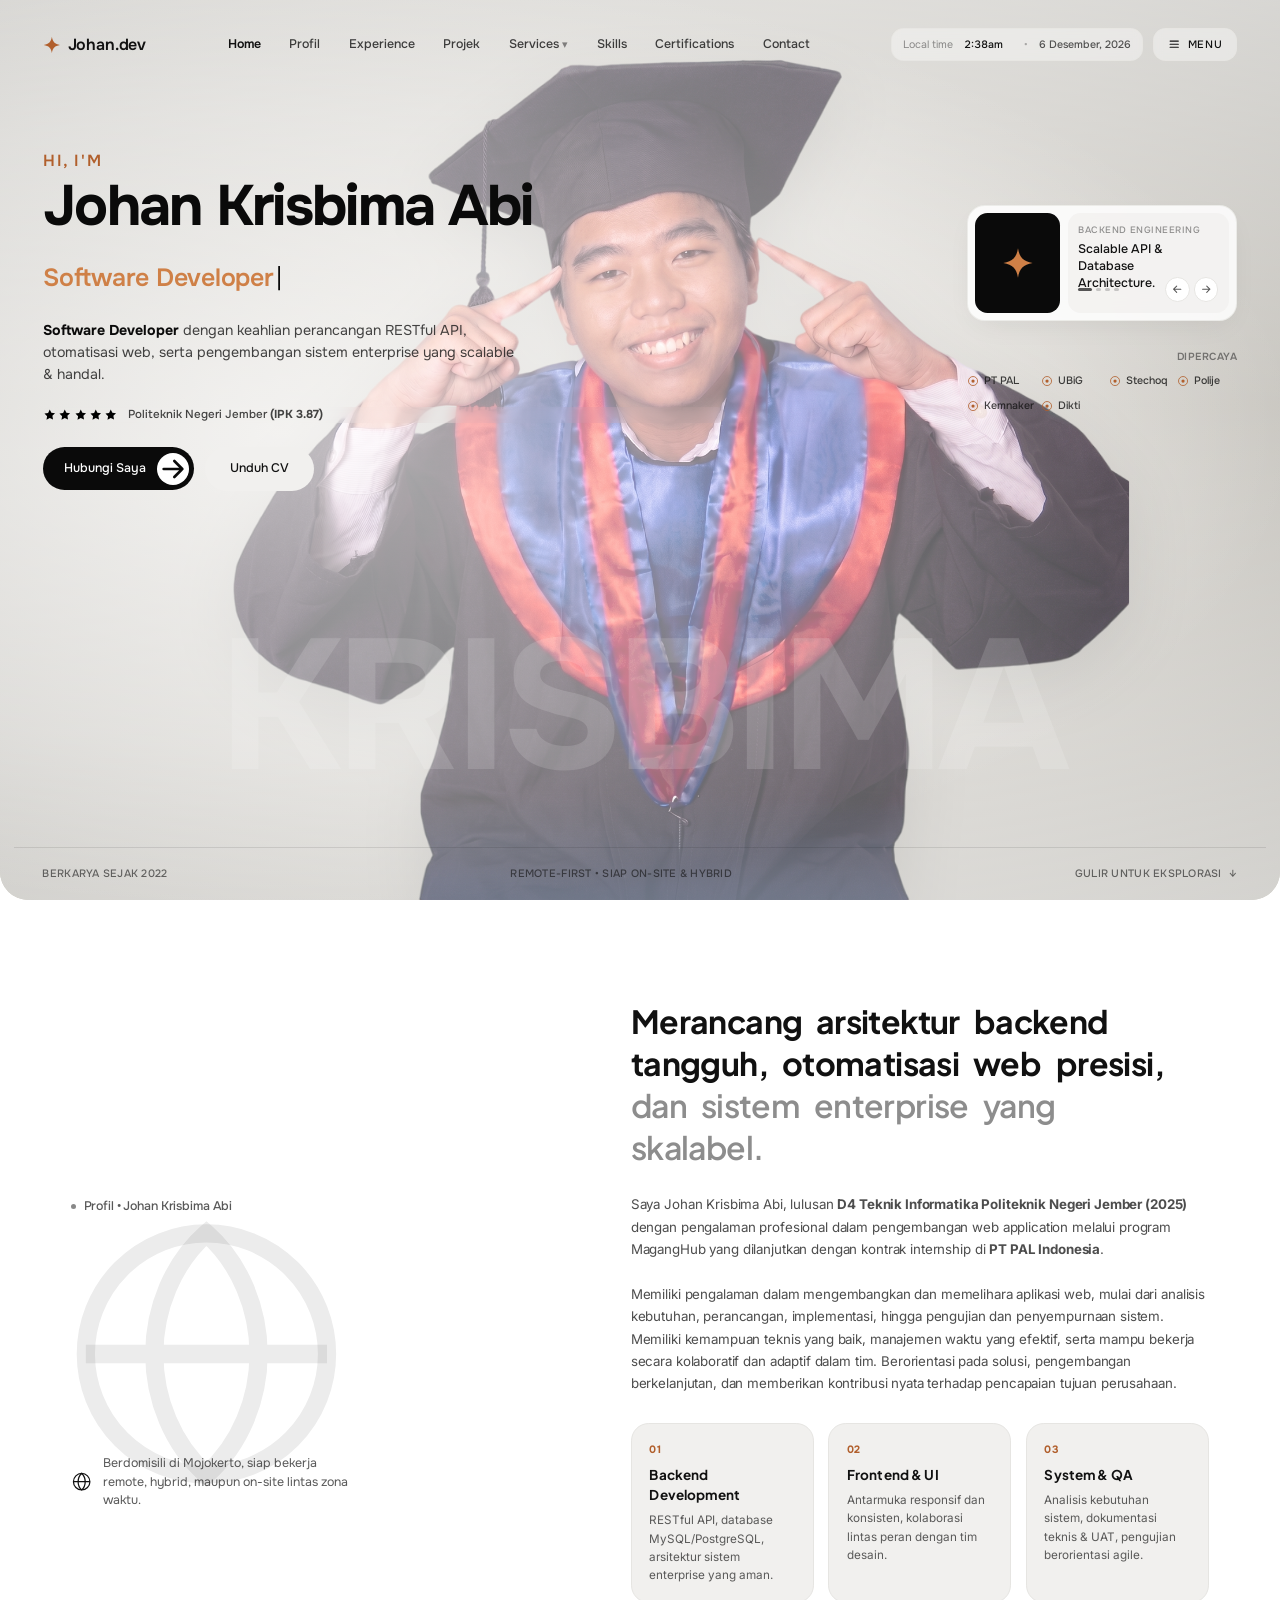
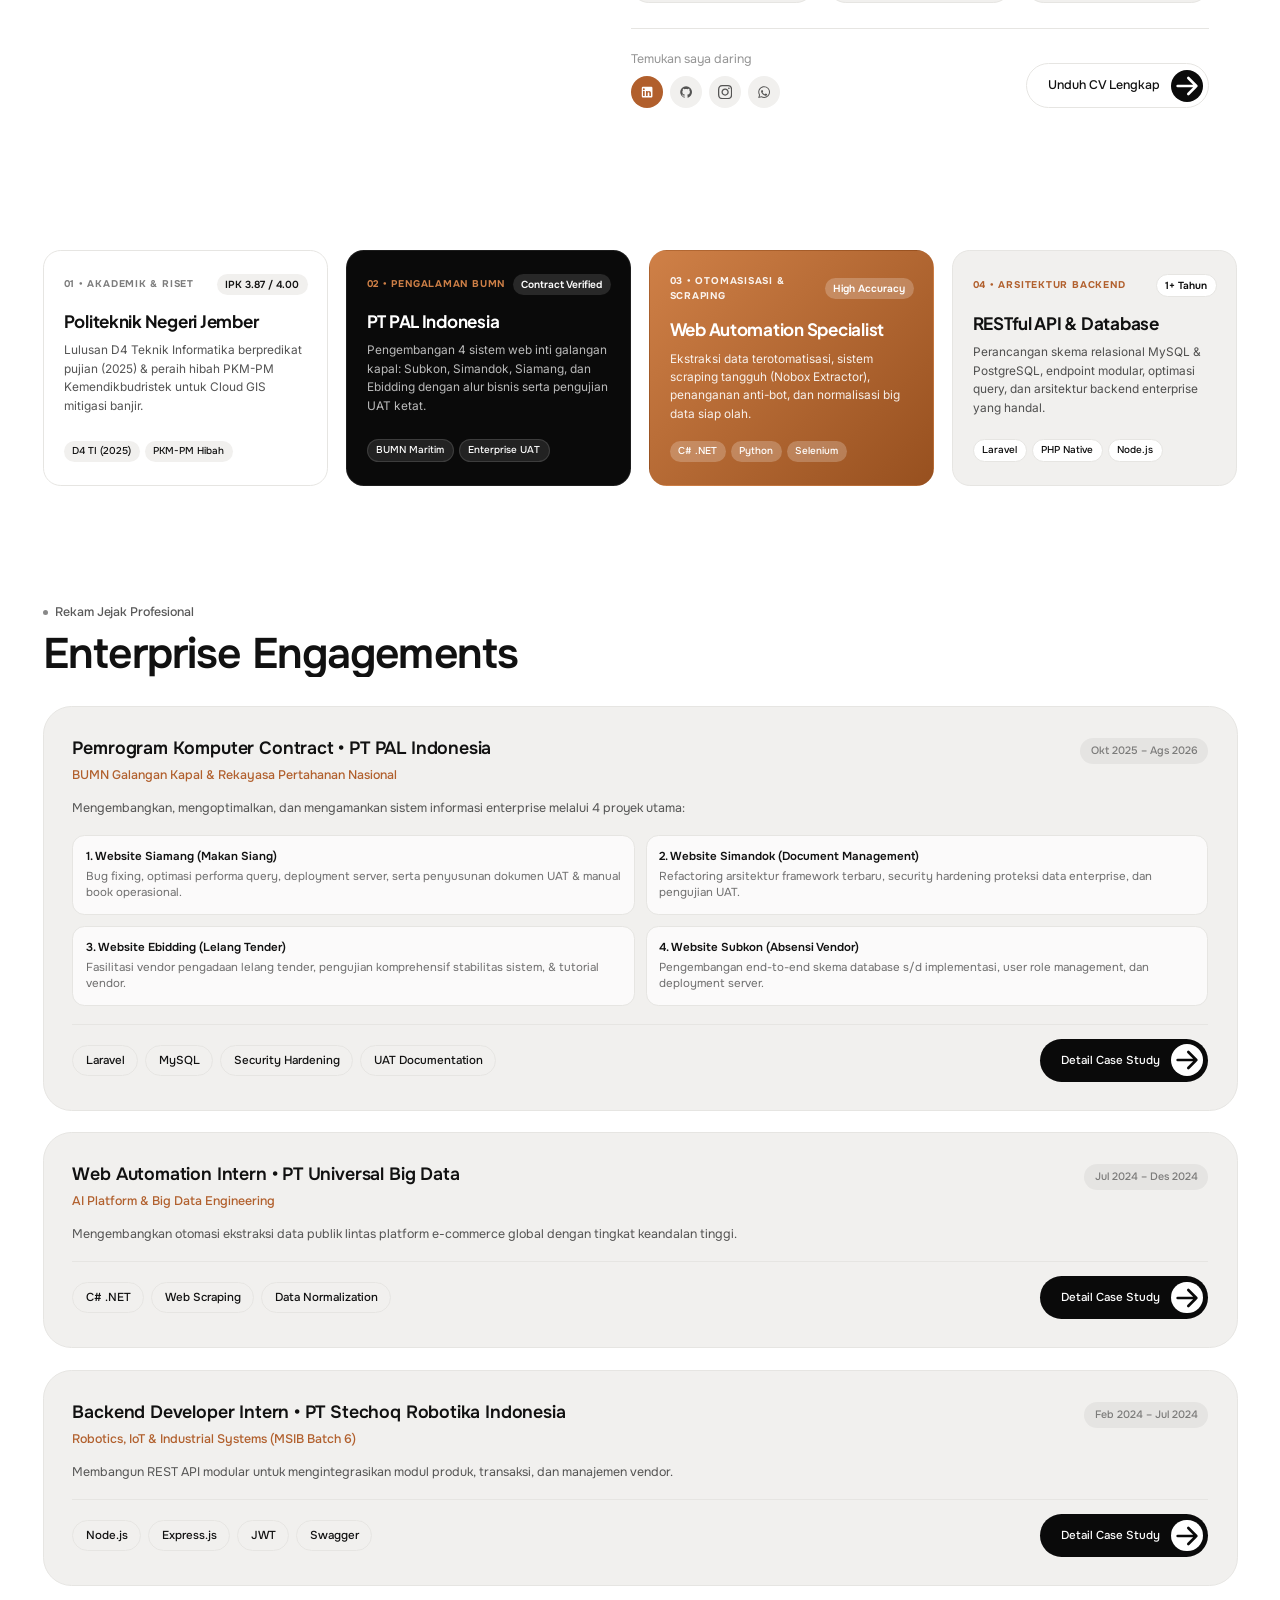
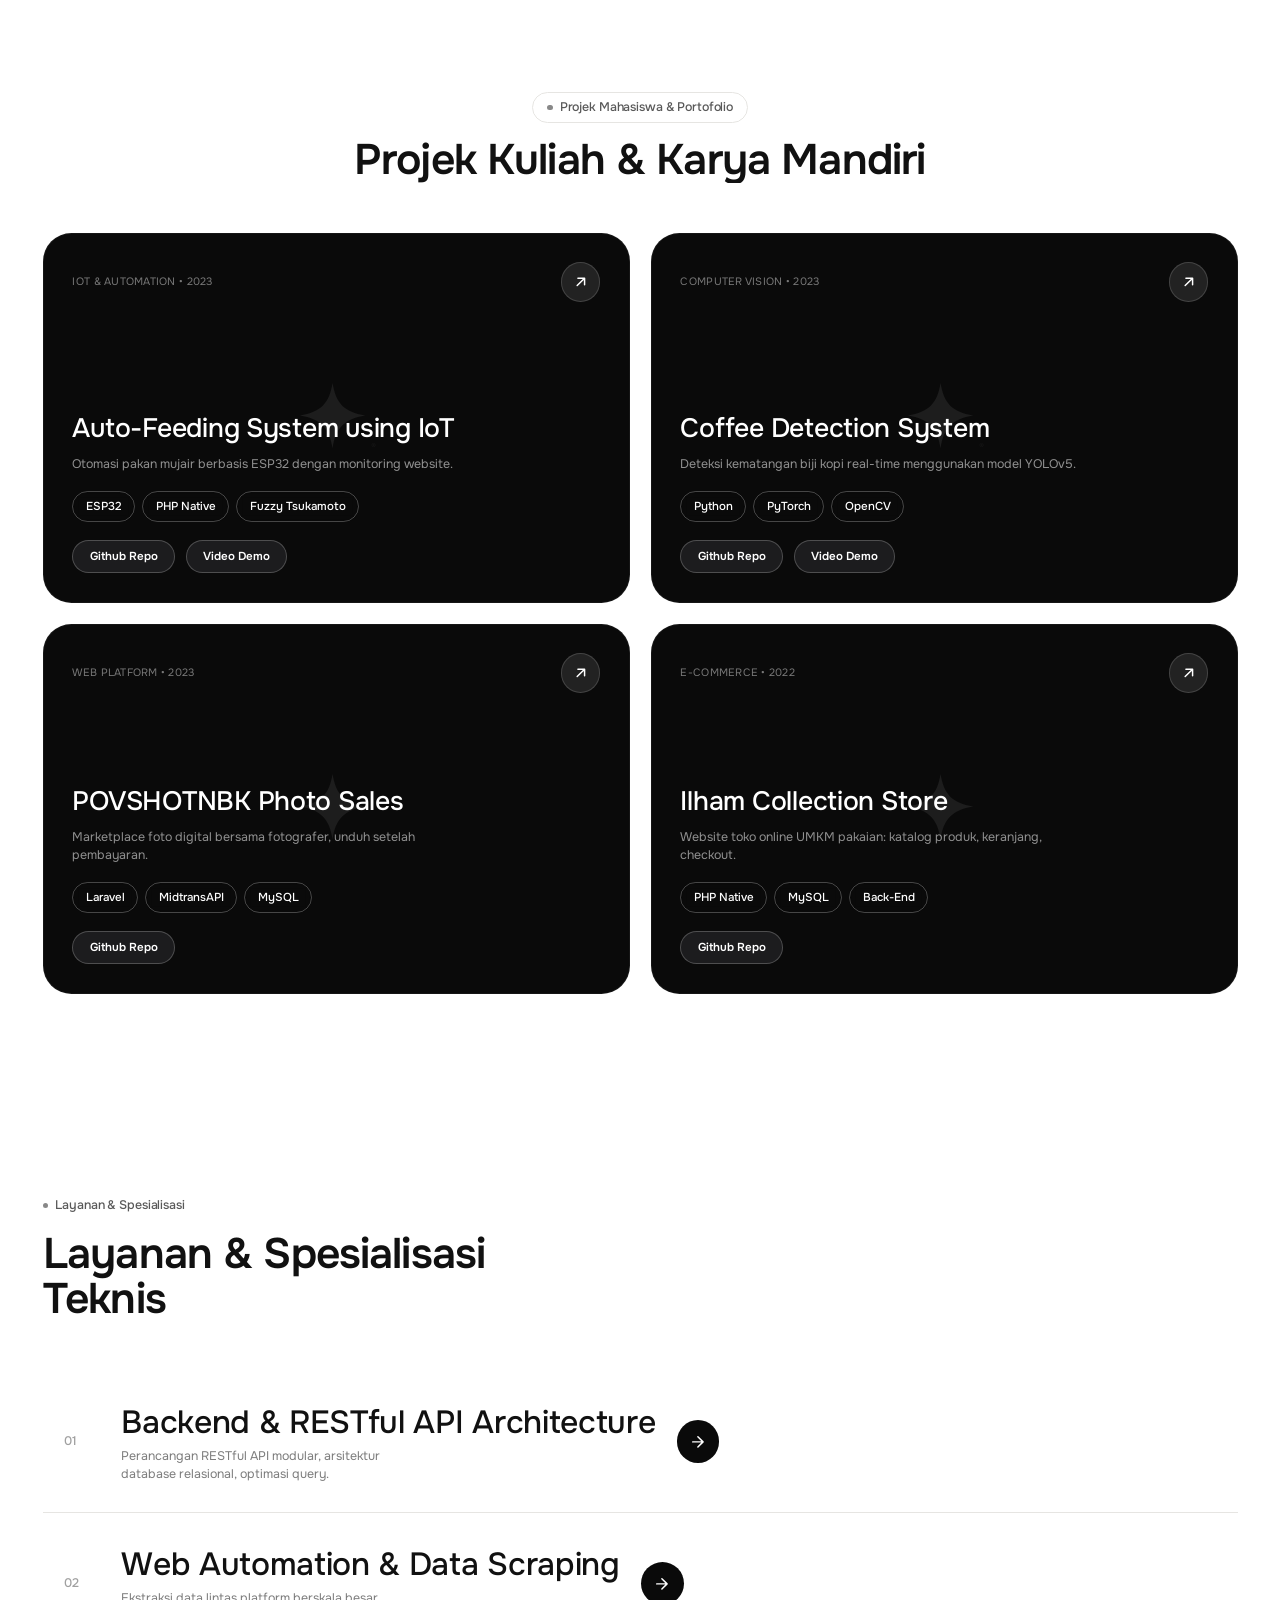
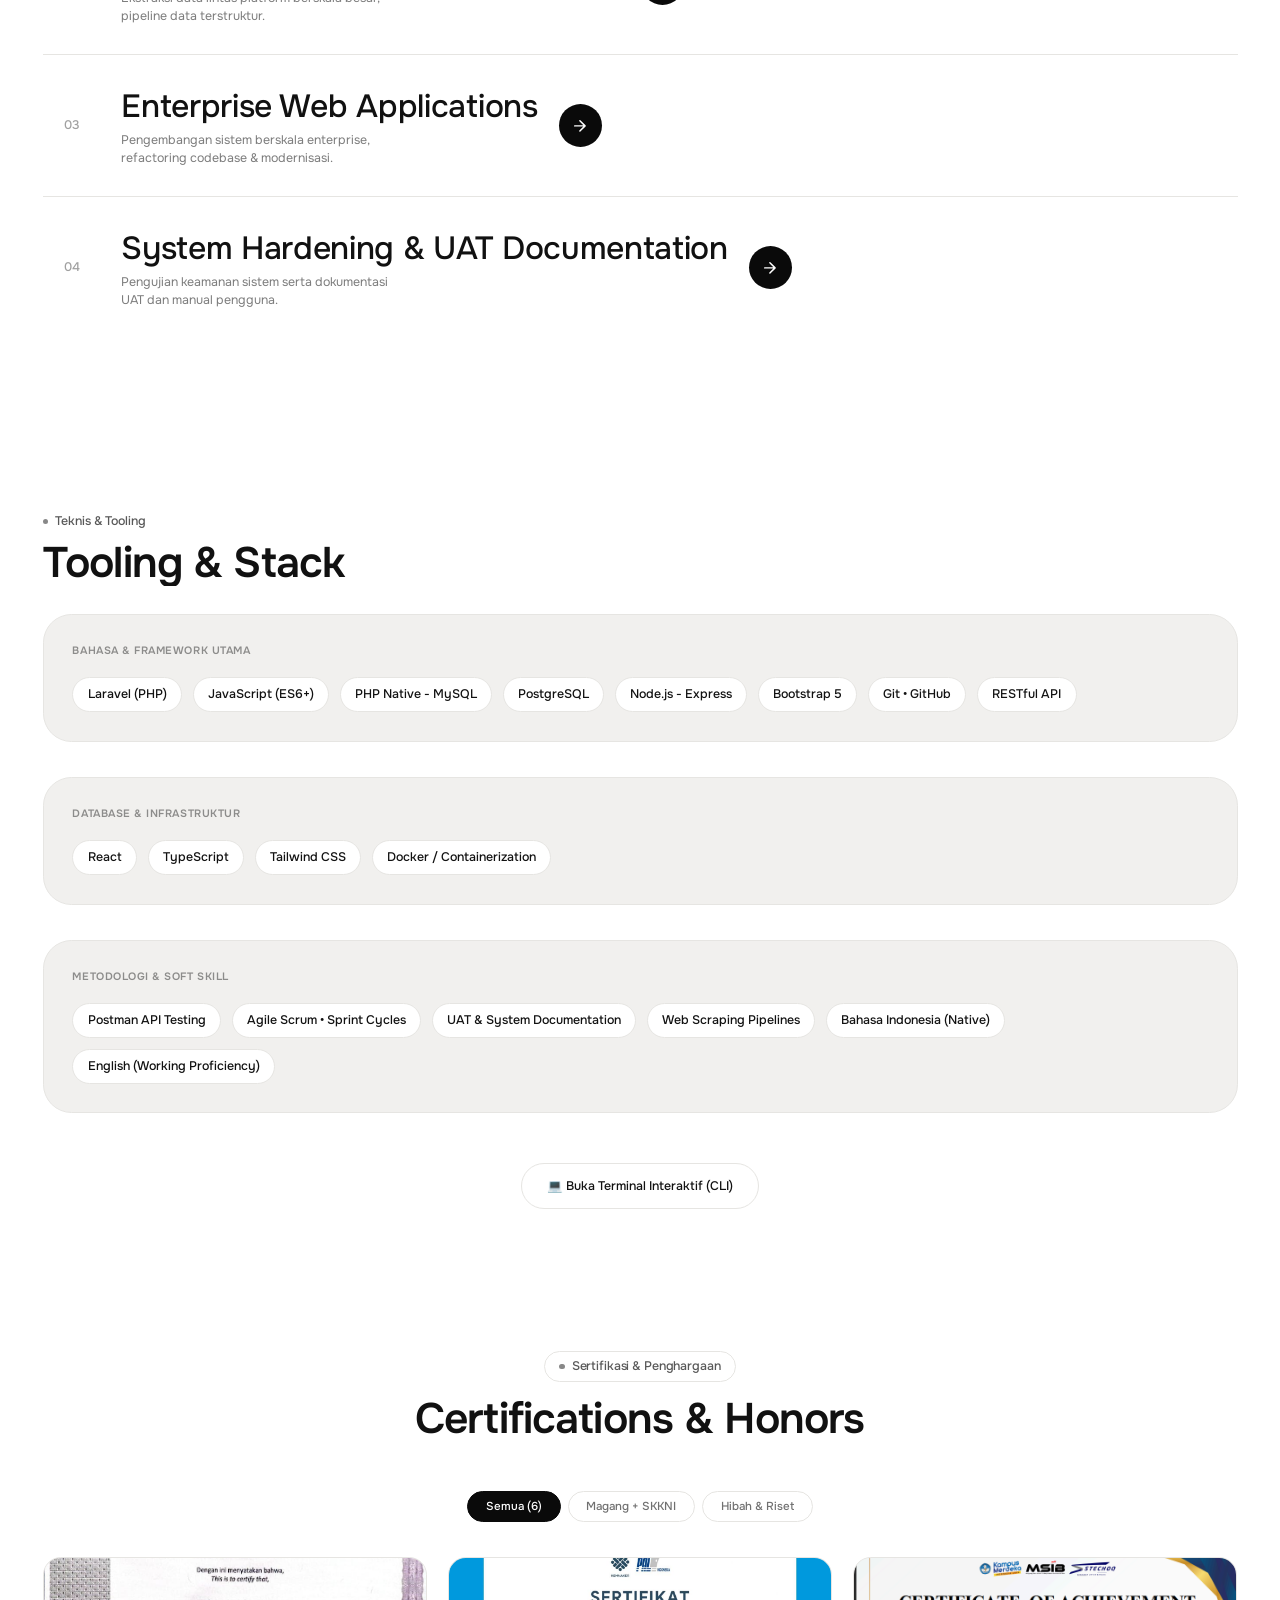
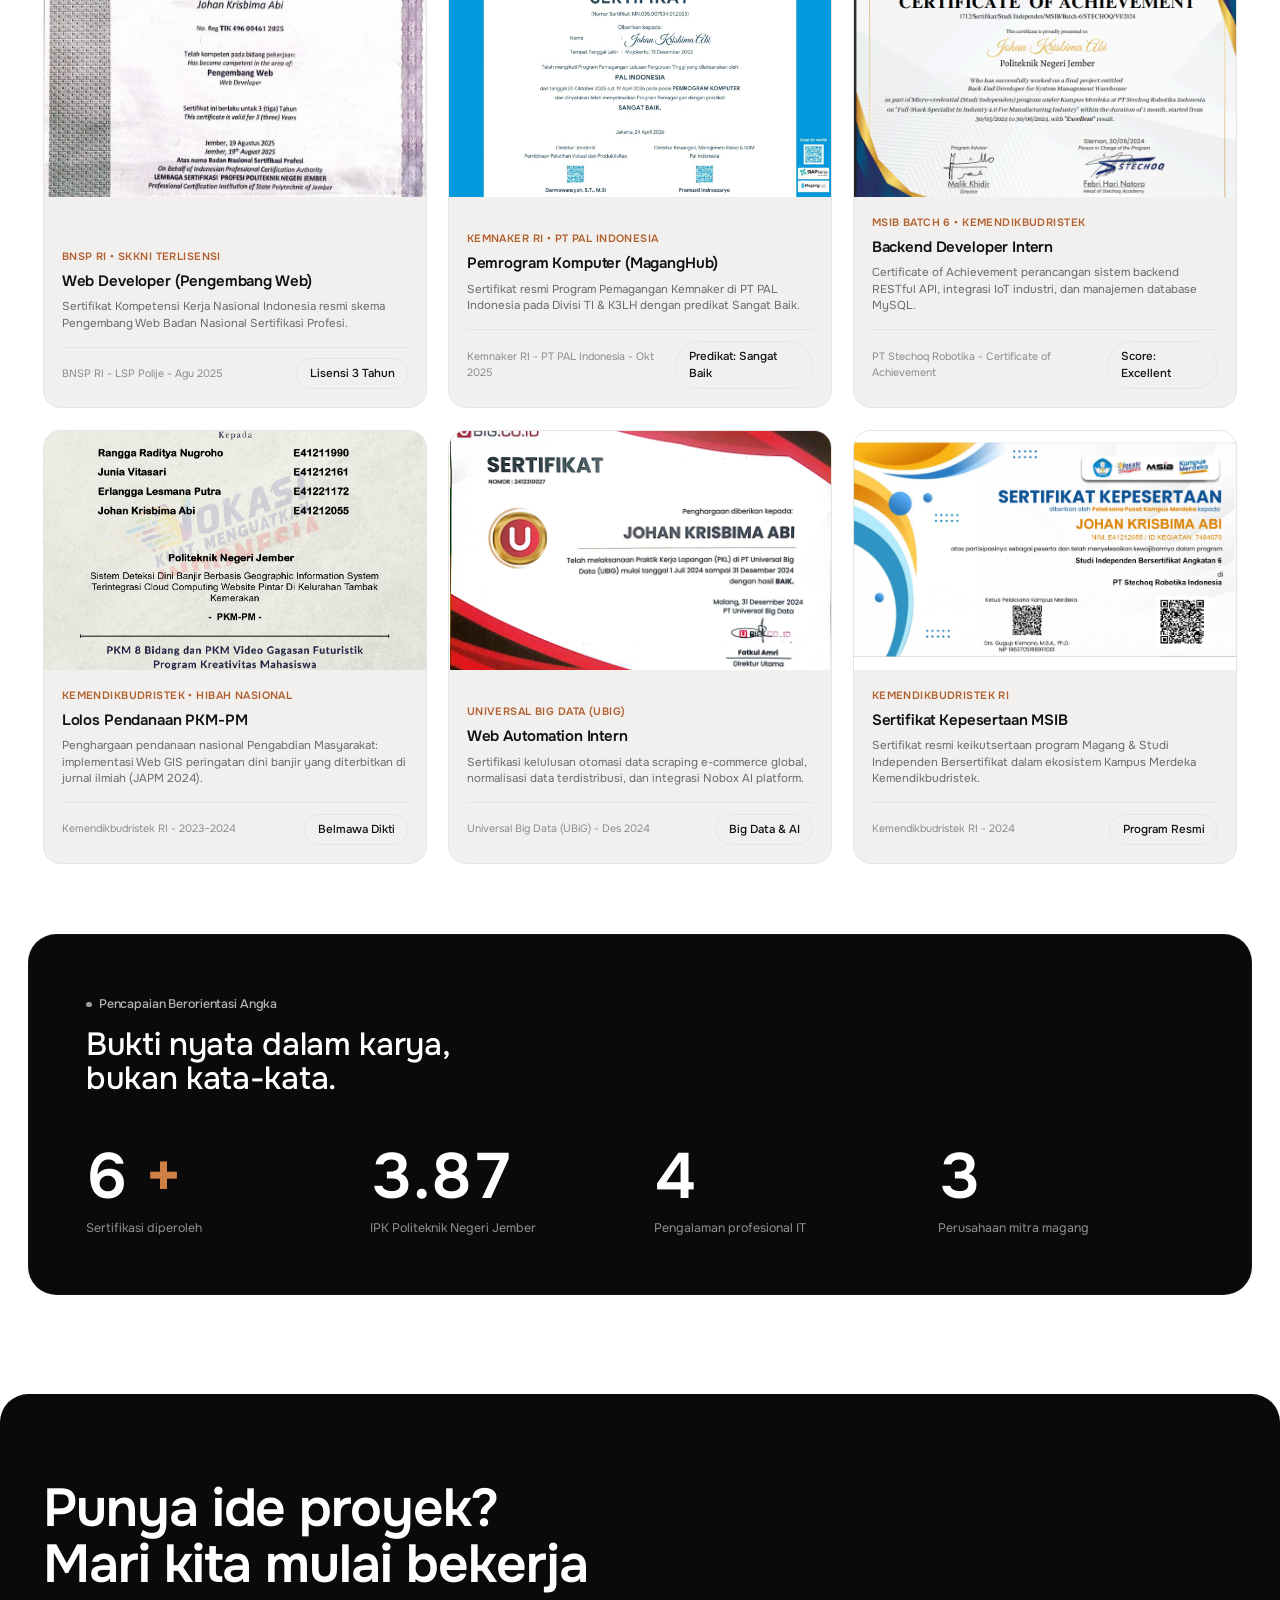
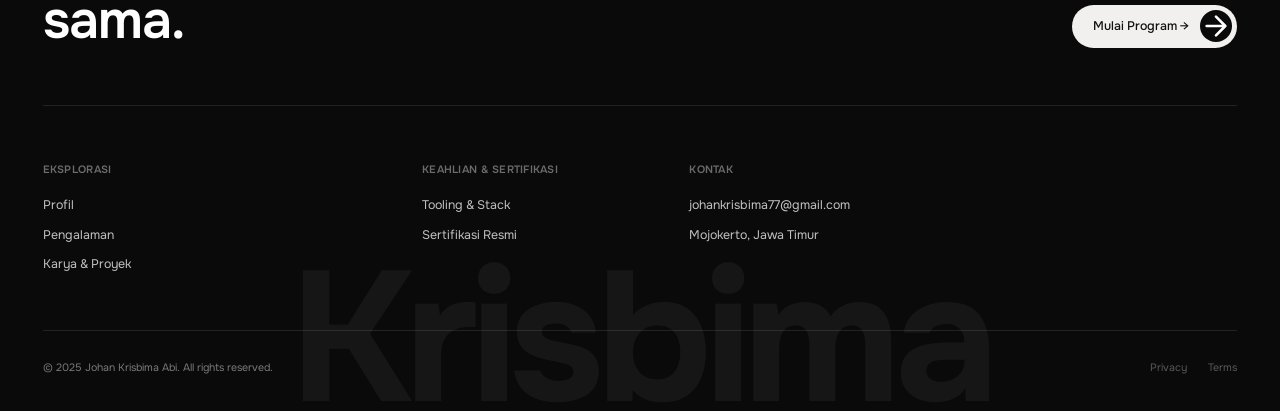
==== index.html @ 20e964e2 "feat: add project detail views, stylesheets, scripts, and assets with portfolio updates" ====
<!doctype html>
<html lang="id">
  <head>
    <meta charset="UTF-8" />
    <meta name="viewport" content="width=device-width, initial-scale=1.0" />
    <title>Johan Krisbima Abi - Software Developer Portfolio</title>
    <meta name="description" content="Portofolio resmi Johan Krisbima Abi - Software Developer, Backend &amp; Web Specialist berpengalaman di PT PAL Indonesia, PT Universal Big Data, dan PT Stechoq." />
    <meta name="google-site-verification" content="xUadh9mdEVQGJq4JKto1-CaX965sddPYbxasiRlnSEY" />
    <meta
      name="keywords"
      content="Johan Krisbima, Johan Krisbima Abi, Johan, Software Developer, Backend Developer, Web Developer, Portfolio, PT PAL Indonesia, PT Universal Big Data, PT Stechoq, Politeknik Negeri Jember, Polije, RESTful API, Laravel, PHP, Python, Web Scraping, Pemrogram Komputer" />
    <meta name="author" content="Johan Krisbima Abi" />
    <meta name="robots" content="index, follow, max-image-preview:large, max-snippet:-1, max-video-preview:-1" />
    <meta name="googlebot" content="index, follow" />
    <link rel="canonical" href="https://website-portofolio-johan.vercel.app/" />
    <link rel="sitemap" type="application/xml" title="Sitemap" href="https://website-portofolio-johan.vercel.app/sitemap.xml" />
    <meta name="theme-color" content="#0a0a0a" />

    <!-- Geographic Meta Tags -->
    <meta name="geo.region" content="ID-JI" />
    <meta name="geo.placename" content="Jember, Mojokerto, Surabaya, Indonesia" />

    <!-- Favicon & Touch Icons -->
    <link rel="icon" type="image/png" href="assets/img/profile_wisuda.png" />
    <link rel="apple-touch-icon" href="assets/img/profile_wisuda.png" />
    <link rel="preload" as="image" href="assets/img/profile_wisuda.png" fetchpriority="high" />
    <link rel="preload" as="image" href="assets/img/profile_wisuda_hover.jpg" />

    <!-- Open Graph / Facebook / LinkedIn / WhatsApp -->
    <meta property="og:type" content="profile" />
    <meta property="og:title" content="Johan Krisbima Abi - Software Developer Portfolio" />
    <meta property="og:description" content="Portofolio resmi Johan Krisbima Abi - Software Developer, Backend &amp; Web Specialist berpengalaman di PT PAL Indonesia, PT Universal Big Data, dan PT Stechoq." />
    <meta property="og:url" content="https://website-portofolio-johan.vercel.app/" />
    <meta property="og:image" content="https://website-portofolio-johan.vercel.app/assets/img/profile_wisuda.png" />
    <meta property="og:image:secure_url" content="https://website-portofolio-johan.vercel.app/assets/img/profile_wisuda.png" />
    <meta property="og:image:type" content="image/png" />
    <meta property="og:image:width" content="1200" />
    <meta property="og:image:height" content="630" />
    <meta property="og:image:alt" content="Johan Krisbima Abi - Software Developer Portfolio" />
    <meta property="og:site_name" content="Johan Krisbima Abi Portfolio" />
    <meta property="og:locale" content="id_ID" />
    <meta property="og:locale:alternate" content="en_US" />

    <!-- Twitter Card -->
    <meta name="twitter:card" content="summary_large_image" />
    <meta name="twitter:title" content="Johan Krisbima Abi - Software Developer Portfolio" />
    <meta name="twitter:description" content="Portofolio resmi Johan Krisbima Abi - Software Developer &amp; Web Specialist." />
    <meta name="twitter:image" content="https://website-portofolio-johan.vercel.app/assets/img/profile_wisuda.png" />
    <meta name="twitter:image:alt" content="Johan Krisbima Abi - Software Developer" />

    <!-- Schema.org JSON-LD Structured Data for Person & Website -->
    <script type="application/ld+json">
      {
        "@context": "https://schema.org",
        "@graph": [
          {
            "@type": "Person",
            "@id": "https://website-portofolio-johan.vercel.app/#person",
            "name": "Johan Krisbima Abi",
            "alternateName": ["Johan Krisbima", "Johan Abi", "Johan.dev"],
            "jobTitle": "Software Developer",
            "description": "Software Developer dengan keahlian dalam merancang RESTful API, otomatisasi web, serta pengembangan sistem enterprise yang scalable & handal.",
            "url": "https://website-portofolio-johan.vercel.app/",
            "image": "https://website-portofolio-johan.vercel.app/assets/img/profile_wisuda.png",
            "email": "mailto:johankrisbima77@gmail.com",
            "alumniOf": {
              "@type": "EducationalOrganization",
              "name": "Politeknik Negeri Jember"
            },
            "worksFor": [
              {
                "@type": "Organization",
                "name": "PT PAL Indonesia"
              },
              {
                "@type": "Organization",
                "name": "PT Universal Big Data"
              },
              {
                "@type": "Organization",
                "name": "PT Stechoq Robotika Indonesia"
              }
            ],
            "sameAs": ["https://www.linkedin.com/in/johan-krisbima-abi/", "https://github.com/JohanKrisbima", "https://instagram.com/johankrisbima"],
            "knowsAbout": ["Software Engineering", "Laravel", "PHP", "JavaScript", "RESTful API", "Backend Development", "Web Automation", "MySQL", "PostgreSQL", "Python"]
          },
          {
            "@type": "WebSite",
            "@id": "https://website-portofolio-johan.vercel.app/#website",
            "url": "https://website-portofolio-johan.vercel.app/",
            "name": "Johan Krisbima Abi - Software Developer Portfolio",
            "description": "Portofolio resmi Johan Krisbima Abi - Software Developer, Backend & Web Specialist",
            "publisher": {
              "@id": "https://website-portofolio-johan.vercel.app/#person"
            },
            "inLanguage": ["id-ID", "en-US"]
          },
          {
            "@type": "ProfilePage",
            "@id": "https://website-portofolio-johan.vercel.app/#webpage",
            "url": "https://website-portofolio-johan.vercel.app/",
            "name": "Johan Krisbima Abi - Software Developer Portfolio",
            "isPartOf": {
              "@id": "https://website-portofolio-johan.vercel.app/#website"
            },
            "about": {
              "@id": "https://website-portofolio-johan.vercel.app/#person"
            },
            "primaryImageOfPage": {
              "@type": "ImageObject",
              "url": "https://website-portofolio-johan.vercel.app/assets/img/profile_wisuda.png"
            }
          }
        ]
      }
    </script>

    <!-- Google Fonts: Onest, Plus Jakarta Sans, Inter -->
    <link rel="preconnect" href="https://fonts.googleapis.com" />
    <link rel="preconnect" href="https://fonts.gstatic.com" crossorigin />
    <link href="https://fonts.googleapis.com/css2?family=Inter:wght@400;500;600;700&family=Onest:wght@400;500;600;700&family=Plus+Jakarta+Sans:wght@500;600;700;800&display=swap" rel="stylesheet" />

    <!-- Lumora Design System Stylesheet -->
    <link rel="stylesheet" href="css/style.css" />

    <!-- Lenis Smooth Scroll Standalone UMD Library -->
    <script src="https://unpkg.com/lenis@1.3.23/dist/lenis.min.js"></script>
  </head>
  <body id="top">
    <!-- A Skip link (first focusable) -->
    <a href="#home" class="skip-link">Skip to content</a>

    <!-- ==========================================================================
       PAGE LOADER
       ========================================================================== -->
    <div id="pageLoader" role="status" aria-live="polite">
      <div class="loader-content">
        <div class="loader-brand">
          <!-- LogoMark SVG -->
          <svg viewBox="0 0 48 48" fill="currentColor">
            <path d="M24 2c2.2 13.8 7.9 19.6 22 22-14.1 2.4-19.8 8.2-22 22-2.2-13.8-7.9-19.6-22-22 14.1-2.4 19.8-8.2 22-22Z" />
          </svg>
          <span>Johan Krisbima Abi</span>
        </div>
        <p class="loader-tagline" id="loaderTagline">Bold ideas, shipped with quiet precision.</p>
      </div>

      <div class="loader-progress-box">
        <div class="loader-track">
          <div class="loader-fill" id="loaderFill"></div>
        </div>
        <div class="loader-meta-row">
          <span>Loading</span>
          <span class="loader-counter" id="loaderCounter">000</span>
        </div>
      </div>
    </div>

    <!-- Safety Failsafe: Ensures pageLoader always exits even if offline or scripts are delayed -->
    <script>
      setTimeout(function () {
        var loader = document.getElementById("pageLoader");
        if (loader && loader.style.display !== "none") {
          loader.classList.add("loader-exit");
          setTimeout(function () {
            loader.style.display = "none";
            document.documentElement.style.removeProperty("overflow");
            document.documentElement.style.removeProperty("position");
            document.documentElement.style.removeProperty("height");
          }, 700);
        }
      }, 2000);
    </script>

    <!-- ==========================================================================
       HEADER (FIXED OVERLAY)
       ========================================================================== -->
    <header id="siteHeader">
      <div class="shell">
        <div class="header-inner">
          <!-- Left: Brand -->
          <button type="button" class="brand-btn" id="headerBrandBtn" aria-label="Johan Krisbima - Scroll to top">
            <svg viewBox="0 0 48 48" fill="currentColor">
              <path d="M24 2c2.2 13.8 7.9 19.6 22 22-14.1 2.4-19.8 8.2-22 22-2.2-13.8-7.9-19.6-22-22 14.1-2.4 19.8-8.2 22-22Z" />
            </svg>
            <span>Johan.dev</span>
          </button>

          <!-- Center: Primary Nav -->
          <nav class="primary-nav" aria-label="Main navigation">
            <ul class="nav-list">
              <li><button type="button" class="nav-link-btn" data-scroll-to="home" aria-current="page">Home</button></li>
              <li><button type="button" class="nav-link-btn" data-scroll-to="about">Profil</button></li>
              <li><button type="button" class="nav-link-btn" data-scroll-to="experience" id="navLinkExp">Experience</button></li>
              <li><button type="button" class="nav-link-btn" data-scroll-to="projects" id="navLinkProj">Projek</button></li>
              <li>
                <button type="button" class="nav-link-btn" data-scroll-to="services">Services <span style="font-size: 0.75rem; opacity: 0.6">▾</span></button>
              </li>
              <li><button type="button" class="nav-link-btn" data-scroll-to="skills">Skills</button></li>
              <li><button type="button" class="nav-link-btn" data-scroll-to="sertifikat">Certifications</button></li>
              <li><button type="button" class="nav-link-btn" id="navContactBtn">Contact</button></li>
            </ul>
          </nav>

          <!-- Right: Clock chip + Language Switcher + Menu Button -->
          <div class="header-right">
            <!-- Clock Chip -->
            <div class="clock-chip" id="clockChip" aria-label="Current local time and date">
              <span class="clock-label">Local time</span>
              <span class="clock-time" id="clockTime">9:41am</span>
              <span class="clock-sep">•</span>
              <span class="clock-date" id="clockDate">28 September, 2026</span>
            </div>

            <!-- Mobile Language Chip -->
            <button type="button" class="mobile-lang-chip" id="mobileLangBtn" aria-label="Language">EN</button>

            <!-- Menu Button -->
            <button type="button" class="header-btn" id="menuToggleBtn" aria-label="Open Navigation Menu">
              <svg viewBox="0 0 24 24" fill="none" stroke="currentColor" stroke-width="2" stroke-linecap="round" stroke-linejoin="round">
                <path d="M4 6h16M4 12h16M4 18h16" />
              </svg>
              <span class="menu-text">Menu</span>
            </button>
          </div>
        </div>
      </div>
    </header>

    <main id="main">
      <!-- ========================================================================
         1. HERO SECTION (#home) — FEATURING JOHAN'S PHOTO & TYPING TEXT
         ======================================================================== -->
      <section id="home" aria-label="Introduction and hero showcase">
        <!-- A) LiquidReveal background featuring Johan's Photo -->
        <div class="liquid-reveal-wrap" id="liquidWrap">
          <!-- Studio Radial Backdrop -->
          <div class="hero-studio-bg" aria-hidden="true"></div>

          <!-- Johan Krisbima's Graduation Photo (@profile_wisuda.png) -->
          <img src="assets/img/profile_wisuda.png" alt="Johan Krisbima Abi - Software Developer" class="liquid-base-img" id="liquidBaseImg" loading="eager" fetchpriority="high" />

          <!-- Canvas for brush-revealed alternate layer on pointer trail -->
          <canvas class="liquid-canvas" id="liquidCanvas" aria-hidden="true"></canvas>
        </div>

        <!-- B) Legibility vignette -->
        <div class="hero-vignette" aria-hidden="true"></div>

        <!-- C) Brand watermark -->
        <div class="brand-watermark" id="heroWatermark" aria-hidden="true">KRISBIMA</div>

        <!-- D) Content grid -->
        <div class="shell">
          <div class="hero-content">
            <!-- Left Column: CV Details & Typing Text -->
            <div class="hero-col-left">
              <!-- Hero Status / Mobile Avatar Showcase -->
              <div class="hero-badge-container reveal-fade-up" style="transition-delay: 200ms">
                <div class="hero-mobile-avatar-box">
                  <img src="assets/img/profile_wisuda.png" alt="Johan Krisbima Abi - Software Developer" class="hero-mobile-avatar-img" />
                  <span class="hero-mobile-status-dot" title="Tersedia untuk Peluang Baru"></span>
                </div>
                <div class="hero-status-pill-wrap">
                  <span class="hero-mobile-subtitle">Software Developer &bull; Polije (IPK 3.87)</span>
                </div>
              </div>

              <!-- Name & Greeting like CV -->
              <div class="hero-name-block reveal-fade-up" style="transition-delay: 250ms">
                <p class="hero-pre-title" id="heroGreeting">HI, I'M</p>
                <h1 class="hero-name-title">Johan Krisbima Abi</h1>
                <p class="hero-subhead-mobile">D4 Teknik Informatika Polije</p>
              </div>

              <!-- Animated Typewriter Text (as in CV) -->
              <div class="typewriter-line-wrap reveal-fade-up" style="transition-delay: 350ms">
                <span class="typewriter-text" id="typewriterText">Software Developer</span>
                <span class="typewriter-cursor" aria-hidden="true">|</span>
              </div>

              <!-- Descriptive Bio from CV -->
              <p class="hero-short-bio reveal-fade-up" style="transition-delay: 450ms" id="heroShortBio">
                <strong style="color: var(--ink)">Software Developer</strong> dengan keahlian perancangan RESTful API, otomatisasi web, serta pengembangan sistem enterprise yang scalable &amp; handal.
              </p>

              <!-- Rating / Credential Row -->
              <div class="hero-rating-row reveal-fade-up" style="transition-delay: 550ms">
                <span class="stars-group" aria-label="5 stars rating">
                  <svg viewBox="0 0 24 24"><path d="M12 2.5l2.9 5.88 6.49.94-4.7 4.58 1.11 6.46L12 17.9l-5.8 3.05 1.1-6.46-4.69-4.58 6.49-.94L12 2.5z" /></svg>
                  <svg viewBox="0 0 24 24"><path d="M12 2.5l2.9 5.88 6.49.94-4.7 4.58 1.11 6.46L12 17.9l-5.8 3.05 1.1-6.46-4.69-4.58 6.49-.94L12 2.5z" /></svg>
                  <svg viewBox="0 0 24 24"><path d="M12 2.5l2.9 5.88 6.49.94-4.7 4.58 1.11 6.46L12 17.9l-5.8 3.05 1.1-6.46-4.69-4.58 6.49-.94L12 2.5z" /></svg>
                  <svg viewBox="0 0 24 24"><path d="M12 2.5l2.9 5.88 6.49.94-4.7 4.58 1.11 6.46L12 17.9l-5.8 3.05 1.1-6.46-4.69-4.58 6.49-.94L12 2.5z" /></svg>
                  <svg viewBox="0 0 24 24"><path d="M12 2.5l2.9 5.88 6.49.94-4.7 4.58 1.11 6.46L12 17.9l-5.8 3.05 1.1-6.46-4.69-4.58 6.49-.94L12 2.5z" /></svg>
                </span>
                <span class="rating-text" id="heroRatingText">Politeknik Negeri Jember <strong>(IPK 3.87)</strong></span>
              </div>

              <!-- CTA Row -->
              <div class="hero-cta-row reveal-fade-up" style="transition-delay: 650ms">
                <!-- Hubungi Saya / Let's Talk CTA -->
                <button type="button" class="pill-btn pill-dark with-arrow" id="heroTalkBtn">
                  <span id="heroTalkBtnText">Hubungi Saya</span>
                  <span class="pill-btn-badge">
                    <svg viewBox="0 0 24 24" fill="none" stroke="currentColor" stroke-width="2" stroke-linecap="round" stroke-linejoin="round">
                      <path d="M5 12h14M13 6l6 6-6 6" />
                    </svg>
                  </span>
                </button>

                <!-- Unduh CV -->
                <a href="assets/pdf/CV_Johan%20Krisbima%20Abi_Polije.pdf" download="CV_Johan_Krisbima_Abi.pdf" target="_blank" class="pill-btn pill-light no-arrow" title="Download Official CV">
                  <span id="heroDownloadCvText">Unduh CV</span>
                </a>
              </div>

              <!-- Mobile Visual Showcase Card & Competencies -->
              <div class="hero-mobile-showcase">
                <div class="hero-showcase-card">
                  <img src="assets/img/profile_wisuda.png" alt="Johan Krisbima Abi" class="hero-showcase-img" />
                  <div class="hero-showcase-watermark">KRISBIMA</div>
                  <div class="hero-focus-badge">
                    <span class="focus-badge-title">FOKUS TEKNIS</span>
                    <span class="focus-badge-line">Scalable API &amp;</span>
                    <span class="focus-badge-line">Database Architecture</span>
                  </div>
                </div>
                <div class="hero-mobile-comp-row">
                  <!-- 01. Akademik -->
                  <div class="mobile-comp-card comp-card-light">
                    <span class="mobile-comp-badge">01 &bull; AKADEMIK</span>
                    <h4 class="mobile-comp-title">Politeknik Negeri Jember</h4>
                    <p class="mobile-comp-desc">D4 Teknik Informatika (IPK 3.87) &amp; peraih hibah PKM-PM Kemendikbud.</p>
                  </div>
                  <!-- 02. PT PAL -->
                  <div class="mobile-comp-card comp-card-dark">
                    <span class="mobile-comp-badge">02 &bull; PENGALAMAN BUMN</span>
                    <h4 class="mobile-comp-title">PT PAL Indonesia</h4>
                    <p class="mobile-comp-desc">Pengembangan 4 sistem web inti galangan kapal (BUMN Maritim).</p>
                  </div>
                  <!-- 03. Web Automation -->
                  <div class="mobile-comp-card comp-card-accent">
                    <span class="mobile-comp-badge">03 &bull; OTOMASI</span>
                    <h4 class="mobile-comp-title">Web Automation Specialist</h4>
                    <p class="mobile-comp-desc">Web scraping berskala besar &amp; data pipeline terstruktur.</p>
                  </div>
                  <!-- 04. Backend -->
                  <div class="mobile-comp-card comp-card-light">
                    <span class="mobile-comp-badge">04 &bull; ARSITEKTUR</span>
                    <h4 class="mobile-comp-title">Backend Developer</h4>
                    <p class="mobile-comp-desc">RESTful API, database schema &amp; arsitektur enterprise handal.</p>
                  </div>
                </div>
              </div>
            </div>

            <!-- Right Column -->
            <div class="hero-col-right">
              <!-- HeroCard Carousel -->
              <div class="hero-card reveal-fade-up" id="heroCarouselCard" style="transition-delay: 400ms">
                <div class="hero-card-inner" id="heroCardInner">
                  <div class="hero-card-tile">
                    <svg viewBox="0 0 48 48" fill="currentColor">
                      <path d="M24 2c2.2 13.8 7.9 19.6 22 22-14.1 2.4-19.8 8.2-22 22-2.2-13.8-7.9-19.6-22-22 14.1-2.4 19.8-8.2 22-22Z" />
                    </svg>
                  </div>
                  <div class="hero-card-panel">
                    <div class="hero-card-slot" id="heroCardSlot">
                      <!-- Slides injected dynamically -->
                    </div>
                    <div class="hero-card-bottom">
                      <div class="card-dots" id="cardDots">
                        <span class="card-dot active"></span>
                        <span class="card-dot inactive"></span>
                        <span class="card-dot inactive"></span>
                      </div>
                      <div class="card-arrows">
                        <button type="button" class="card-arrow-btn" id="heroCardPrev" aria-label="Previous highlight">
                          <svg viewBox="0 0 24 24" fill="none" stroke="currentColor" stroke-width="2" stroke-linecap="round" stroke-linejoin="round" style="transform: rotate(180deg)">
                            <path d="M5 12h14M13 6l6 6-6 6" />
                          </svg>
                        </button>
                        <button type="button" class="card-arrow-btn" id="heroCardNext" aria-label="Next highlight">
                          <svg viewBox="0 0 24 24" fill="none" stroke="currentColor" stroke-width="2" stroke-linecap="round" stroke-linejoin="round">
                            <path d="M5 12h14M13 6l6 6-6 6" />
                          </svg>
                        </button>
                      </div>
                    </div>
                  </div>
                </div>
              </div>

              <!-- Partners / Affiliations -->
              <div class="hero-partners reveal-fade-up" style="transition-delay: 550ms">
                <div class="partners-label" id="partnersLabel">Dipercaya</div>
                <div class="partners-grid">
                  <div class="partner-item">
                    <svg viewBox="0 0 24 24">
                      <circle cx="12" cy="12" r="9" fill="none" stroke="currentColor" stroke-width="1.6" />
                      <circle cx="12" cy="12" r="3.2" fill="currentColor" />
                    </svg>
                    <span>PT PAL</span>
                  </div>
                  <div class="partner-item">
                    <svg viewBox="0 0 24 24">
                      <circle cx="12" cy="12" r="9" fill="none" stroke="currentColor" stroke-width="1.6" />
                      <circle cx="12" cy="12" r="3.2" fill="currentColor" />
                    </svg>
                    <span>UBiG</span>
                  </div>
                  <div class="partner-item">
                    <svg viewBox="0 0 24 24">
                      <circle cx="12" cy="12" r="9" fill="none" stroke="currentColor" stroke-width="1.6" />
                      <circle cx="12" cy="12" r="3.2" fill="currentColor" />
                    </svg>
                    <span>Stechoq</span>
                  </div>
                  <div class="partner-item">
                    <svg viewBox="0 0 24 24">
                      <circle cx="12" cy="12" r="9" fill="none" stroke="currentColor" stroke-width="1.6" />
                      <circle cx="12" cy="12" r="3.2" fill="currentColor" />
                    </svg>
                    <span>Polije</span>
                  </div>
                  <div class="partner-item">
                    <svg viewBox="0 0 24 24">
                      <circle cx="12" cy="12" r="9" fill="none" stroke="currentColor" stroke-width="1.6" />
                      <circle cx="12" cy="12" r="3.2" fill="currentColor" />
                    </svg>
                    <span>Kemnaker</span>
                  </div>
                  <div class="partner-item">
                    <svg viewBox="0 0 24 24">
                      <circle cx="12" cy="12" r="9" fill="none" stroke="currentColor" stroke-width="1.6" />
                      <circle cx="12" cy="12" r="3.2" fill="currentColor" />
                    </svg>
                    <span>Dikti</span>
                  </div>
                </div>
              </div>
            </div>
          </div>
        </div>

        <!-- E) Bottom status bar -->
        <div class="shell">
          <div class="hero-status-bar reveal-fade-up" style="transition-delay: 900ms">
            <span id="statusSince">Berkarya Sejak 2022</span>
            <span class="status-mid" id="statusRemote">Remote-First &bull; Siap On-Site &amp; Hybrid</span>
            <span class="scroll-hint">
              <span id="statusScroll">Gulir untuk eksplorasi</span>
              <span>↓</span>
            </span>
          </div>
        </div>
      </section>

      <!-- ========================================================================
         2. ABOUT SECTION (#about)
         ======================================================================== -->
      <section id="about" aria-label="About studio and developer">
        <div class="shell px-shell">
          <div class="about-grid">
            <!-- Left: Globe Block -->
            <div class="about-globe-block">
              <!-- Background big Globe SVG -->
              <svg class="bg-globe-icon" viewBox="0 0 24 24" fill="none" stroke="currentColor" stroke-width="1.4" aria-hidden="true">
                <circle cx="12" cy="12" r="9.25" />
                <path d="M12 2.75c2.6 2.3 4 5.8 4 9.25s-1.4 6.95-4 9.25c-2.6-2.3-4-5.8-4-9.25s1.4-6.95 4-9.25zM2.75 12h18.5" />
              </svg>

              <!-- Eyebrow -->
              <div class="eyebrow eyebrow-dark">
                <span class="eyebrow-dot"></span>
                <span id="aboutEyebrow">Profil &bull; Johan Krisbima Abi</span>
              </div>

              <!-- Bottom Note -->
              <div class="about-bottom-note reveal-fade-up">
                <svg viewBox="0 0 24 24" fill="none" stroke="currentColor" stroke-width="1.4">
                  <circle cx="12" cy="12" r="9.25" />
                  <path d="M12 2.75c2.6 2.3 4 5.8 4 9.25s-1.4 6.95-4 9.25c-2.6-2.3-4-5.8-4-9.25s1.4-6.95 4-9.25zM2.75 12h18.5" />
                </svg>
                <span id="aboutSubnote" style="max-width: 18rem">Berdomisili di Mojokerto, siap bekerja remote, hybrid, maupun on-site lintas zona waktu.</span>
              </div>
            </div>

            <!-- Right: Statement & Pillars -->
            <div class="about-statement">
              <span class="about-mobile-eyebrow">PROFIL &bull; JOHAN KRISBIMA ABI</span>
              <!-- H2 Word Reveal with Crisp Typography -->
              <h2 class="about-h2" id="aboutHeading">Merancang arsitektur backend tangguh, otomatisasi web presisi, dan sistem enterprise yang skalabel.</h2>

              <!-- Detailed Bio Narrative -->
              <p style="font-size: 0.9375rem; color: rgba(17, 17, 17, 0.75); line-height: 1.68" id="aboutBioText">
                Saya Johan Krisbima Abi, lulusan <strong>D4 Teknik Informatika Politeknik Negeri Jember (2025)</strong> dengan pengalaman profesional dalam pengembangan web application melalui program MagangHub yang dilanjutkan dengan kontrak internship di <strong>PT PAL Indonesia</strong>.<br /><br />
                Memiliki pengalaman dalam mengembangkan dan memelihara aplikasi web, mulai dari analisis kebutuhan, perancangan, implementasi, hingga pengujian dan penyempurnaan sistem. Memiliki kemampuan teknis yang baik, manajemen waktu yang efektif, serta mampu bekerja secara kolaboratif dan adaptif dalam tim. Berorientasi pada solusi, pengembangan berkelanjutan, dan memberikan kontribusi nyata terhadap pencapaian tujuan perusahaan.
              </p>

              <!-- 3 Pillars Grid -->
              <div class="about-pillars">
                <div class="about-pillar-card">
                  <div class="pillar-num">01</div>
                  <div class="pillar-title" id="pillar1Title">Backend Development</div>
                  <div class="pillar-body" id="pillar1Desc">RESTful API, database MySQL/PostgreSQL, arsitektur sistem enterprise yang aman.</div>
                </div>
                <div class="about-pillar-card">
                  <div class="pillar-num">02</div>
                  <div class="pillar-title" id="pillar2Title">Frontend &amp; UI</div>
                  <div class="pillar-body" id="pillar2Desc">Antarmuka responsif dan konsisten, kolaborasi lintas peran dengan tim desain.</div>
                </div>
                <div class="about-pillar-card">
                  <div class="pillar-num">03</div>
                  <div class="pillar-title" id="pillar3Title">System &amp; QA</div>
                  <div class="pillar-body" id="pillar3Desc">Analisis kebutuhan sistem, dokumentasi teknis &amp; UAT, pengujian berorientasi agile.</div>
                </div>
              </div>

              <!-- Footer Row -->
              <div class="about-footer-row reveal-fade-up">
                <div class="social-chips-box">
                  <div class="social-chips-label" id="aboutSocialLabel">Temukan saya daring</div>
                  <div class="social-chips-row">
                    <!-- LinkedIn -->
                    <a href="https://www.linkedin.com/in/johan-krisbima-abi/" target="_blank" rel="noopener" class="social-chip-btn social-accent" title="LinkedIn">
                      <svg viewBox="0 0 24 24" fill="currentColor">
                        <path
                          d="M19 3a2 2 0 0 1 2 2v14a2 2 0 0 1-2 2H5a2 2 0 0 1-2-2V5a2 2 0 0 1 2-2h14m-.5 15.5v-5.3a3.26 3.26 0 0 0-3.26-3.26c-.85 0-1.84.52-2.28 1.3v-1.11h-2.79v8.37h2.79v-4.93c0-.77.62-1.4 1.39-1.4a1.4 1.4 0 0 1 1.4 1.4v4.93h2.75M6.46 8.76a1.6 1.6 0 0 0 1.6-1.6 1.6 1.6 0 0 0-1.6-1.6 1.6 1.6 0 0 0-1.6 1.6 1.6 1.6 0 0 0 1.6 1.6m1.4 9.74v-8.37H5.06v8.37h2.8z" />
                      </svg>
                    </a>
                    <!-- GitHub -->
                    <a href="https://github.com/JohanKrisbima" target="_blank" rel="noopener" class="social-chip-btn social-neutral" title="GitHub">
                      <svg viewBox="0 0 24 24" fill="currentColor">
                        <path
                          d="M12 2A10 10 0 0 0 2 12c0 4.42 2.87 8.17 6.84 9.5.5.08.66-.23.66-.5v-1.69c-2.77.6-3.36-1.34-3.36-1.34-.46-1.16-1.11-1.47-1.11-1.47-.91-.62.07-.6.07-.6 1 .07 1.53 1.03 1.53 1.03.87 1.52 2.34 1.07 2.91.83.1-.65.35-1.09.63-1.34-2.22-.25-4.55-1.11-4.55-4.92 0-1.11.38-2 1.03-2.71-.1-.25-.45-1.29.1-2.64 0 0 .84-.27 2.75 1.02.79-.22 1.65-.33 2.5-.33.85 0 1.71.11 2.5.33 1.91-1.29 2.75-1.02 2.75-1.02.55 1.35.2 2.39.1 2.64.65.71 1.03 1.6 1.03 2.71 0 3.82-2.34 4.66-4.57 4.91.36.31.69.92.69 1.85V21c0 .27.16.59.67.5C19.14 20.16 22 16.42 22 12A10 10 0 0 0 12 2z" />
                      </svg>
                    </a>
                    <!-- Instagram -->
                    <a href="https://instagram.com/johankrisbima" target="_blank" rel="noopener" class="social-chip-btn social-neutral" title="Instagram">
                      <svg viewBox="0 0 24 24" fill="currentColor">
                        <path
                          d="M12 2.163c3.204 0 3.584.012 4.85.07 3.252.148 4.771 1.691 4.919 4.919.058 1.265.069 1.645.069 4.849 0 3.205-.012 3.584-.069 4.849-.149 3.225-1.664 4.771-4.919 4.919-1.266.058-1.644.07-4.85.07-3.204 0-3.584-.012-4.849-.07-3.26-.149-4.771-1.699-4.919-4.92-.058-1.265-.07-1.644-.07-4.849 0-3.204.013-3.583.07-4.849.149-3.227 1.664-4.771 4.919-4.919 1.266-.057 1.645-.069 4.849-.069zm0-2.163c-3.259 0-3.667.014-4.947.072-4.358.2-6.78 2.618-6.98 6.98-.059 1.281-.073 1.689-.073 4.948 0 3.259.014 3.668.072 4.948.2 4.358 2.618 6.78 6.98 6.98 1.281.058 1.689.072 4.948.072 3.259 0 3.668-.014 4.948-.072 4.354-.2 6.782-2.618 6.979-6.98.059-1.28.073-1.689.073-4.948 0-3.259-.014-3.667-.072-4.947-.196-4.354-2.617-6.78-6.979-6.98-1.281-.059-1.69-.073-4.949-.073zm0 5.838c-3.403 0-6.162 2.759-6.162 6.162s2.759 6.163 6.162 6.163 6.162-2.759 6.162-6.163c0-3.403-2.759-6.162-6.162-6.162zm0 10.162c-2.209 0-4-1.79-4-4 0-2.209 1.791-4 4-4s4 1.791 4 4c0 2.21-1.791 4-4 4zm6.406-11.845c-.796 0-1.441.645-1.441 1.44s.645 1.44 1.441 1.44c.795 0 1.439-.645 1.439-1.44s-.644-1.44-1.439-1.44z" />
                      </svg>
                    </a>
                    <!-- WhatsApp -->
                    <a href="https://wa.me/6287851865091" target="_blank" rel="noopener" class="social-chip-btn social-neutral" title="WhatsApp">
                      <svg viewBox="0 0 24 24" fill="currentColor">
                        <path
                          d="M12.04 2c-5.46 0-9.91 4.45-9.91 9.91 0 1.75.46 3.45 1.32 4.95L2.05 22l5.25-1.38c1.45.79 3.08 1.21 4.74 1.21 5.46 0 9.91-4.45 9.91-9.91 0-2.65-1.03-5.14-2.9-7.01A9.816 9.816 0 0 0 12.04 2m.01 1.67c2.2 0 4.26.86 5.82 2.42a8.225 8.225 0 0 1 2.41 5.83c0 4.54-3.7 8.24-8.24 8.24-1.48 0-2.93-.4-4.2-1.15l-.3-.18-3.12.82.83-3.04-.2-.31a8.19 8.19 0 0 1-1.26-4.38c0-4.54 3.7-8.24 8.24-8.24m4.52 11.66c-.25-.13-1.47-.72-1.7-.81-.23-.08-.39-.13-.56.13-.17.25-.64.81-.79.97-.14.17-.29.19-.54.06-.25-.13-1.06-.39-2.02-1.25-.75-.67-1.26-1.5-1.41-1.75-.15-.25-.02-.39.11-.51.11-.11.25-.29.37-.43.13-.15.17-.25.25-.42.08-.17.04-.31-.02-.44-.06-.13-.56-1.35-.77-1.85-.2-.49-.4-.42-.56-.43h-.48c-.17 0-.44.06-.67.31-.23.25-.88.86-.88 2.1 0 1.24.9 2.44 1.03 2.61.13.17 1.77 2.7 4.29 3.79.6.26 1.07.41 1.43.53.6.19 1.15.16 1.58.1.48-.07 1.47-.6 1.68-1.18.21-.58.21-1.07.15-1.18-.06-.11-.22-.18-.47-.3z" />
                      </svg>
                    </a>
                  </div>
                </div>

                <!-- About Us / CV Pill button -->
                <a href="assets/pdf/CV_Johan%20Krisbima%20Abi_Polije.pdf" download="CV_Johan_Krisbima_Abi.pdf" target="_blank" class="pill-btn pill-outline with-arrow">
                  <span id="aboutDownloadBtnText">Unduh CV Lengkap</span>
                  <span class="pill-btn-badge">
                    <svg viewBox="0 0 24 24" fill="none" stroke="currentColor" stroke-width="2" stroke-linecap="round" stroke-linejoin="round">
                      <path d="M5 12h14M13 6l6 6-6 6" />
                    </svg>
                  </span>
                </a>
              </div>
            </div>
          </div>
        </div>
      </section>

      <!-- ========================================================================
         3. CORE COMPETENCY & CAREER HIGHLIGHTS BAND
         ======================================================================== -->
      <section class="competency-band-section" id="capabilitiesBand" aria-label="Ringkasan Kapabilitas dan Rekam Jejak">
        <div class="shell px-shell">
          <div class="competency-grid">
            <!-- Card 1: Education & Honors (Ghost Tone) -->
            <div class="competency-card card-ghost reveal-fade-up" style="transition-delay: 0ms">
              <div class="comp-head">
                <span class="comp-badge" id="band1Badge">01 &bull; AKADEMIK &amp; RISET</span>
                <span class="comp-metric" id="band1Metric">IPK 3.87 / 4.00</span>
              </div>
              <h3 class="comp-title" id="band1Title">Politeknik Negeri Jember</h3>
              <p class="comp-desc" id="band1Desc">Lulusan D4 Teknik Informatika berpredikat pujian (2025) &amp; peraih hibah PKM-PM Kemendikbudristek untuk Cloud GIS mitigasi banjir.</p>
              <div class="comp-tag-row">
                <span class="comp-pill">D4 TI (2025)</span>
                <span class="comp-pill">PKM-PM Hibah</span>
              </div>
            </div>

            <!-- Card 2: Enterprise Experience (Dark Tone) -->
            <div class="competency-card card-dark reveal-fade-up" style="transition-delay: 100ms">
              <div class="comp-head">
                <span class="comp-badge" id="band2Badge">02 &bull; PENGALAMAN BUMN</span>
                <span class="comp-metric" id="band2Metric">Contract Verified</span>
              </div>
              <h3 class="comp-title" id="band2Title">PT PAL Indonesia</h3>
              <p class="comp-desc" id="band2Desc">Pengembangan 4 sistem web inti galangan kapal: Subkon, Simandok, Siamang, dan Ebidding dengan alur bisnis serta pengujian UAT ketat.</p>
              <div class="comp-tag-row">
                <span class="comp-pill comp-pill-dark">BUMN Maritim</span>
                <span class="comp-pill comp-pill-dark">Enterprise UAT</span>
              </div>
            </div>

            <!-- Card 3: Web Automation (Accent Tone) -->
            <div class="competency-card card-accent reveal-fade-up" style="transition-delay: 200ms">
              <div class="comp-head">
                <span class="comp-badge" id="band3Badge">03 &bull; OTOMASISASI &amp; SCRAPING</span>
                <span class="comp-metric" id="band3Metric">High Accuracy</span>
              </div>
              <h3 class="comp-title" id="band3Title">Web Automation Specialist</h3>
              <p class="comp-desc" id="band3Desc">Ekstraksi data terotomatisasi, sistem scraping tangguh (Nobox Extractor), penanganan anti-bot, dan normalisasi big data siap olah.</p>
              <div class="comp-tag-row">
                <span class="comp-pill comp-pill-light">C# .NET</span>
                <span class="comp-pill comp-pill-light">Python</span>
                <span class="comp-pill comp-pill-light">Selenium</span>
              </div>
            </div>

            <!-- Card 4: Backend Architecture (Light Tone) -->
            <div class="competency-card card-light reveal-fade-up" style="transition-delay: 300ms">
              <div class="comp-head">
                <span class="comp-badge" id="band4Badge">04 &bull; ARSITEKTUR BACKEND</span>
                <span class="comp-metric" id="band4Metric">1+ Tahun</span>
              </div>
              <h3 class="comp-title" id="band4Title">RESTful API &amp; Database</h3>
              <p class="comp-desc" id="band4Desc">Perancangan skema relasional MySQL &amp; PostgreSQL, endpoint modular, optimasi query, dan arsitektur backend enterprise yang handal.</p>
              <div class="comp-tag-row">
                <span class="comp-pill">Laravel</span>
                <span class="comp-pill">PHP Native</span>
                <span class="comp-pill">Node.js</span>
              </div>
            </div>
          </div>
        </div>
      </section>

      <!-- ========================================================================
         4. REKAM JEJAK PROFESIONAL (#experience)
         ======================================================================== -->
      <section id="experience" aria-label="Professional Experience and Case Studies">
        <div class="shell px-shell">
          <div class="eyebrow eyebrow-dark reveal-fade-up">
            <span class="eyebrow-dot"></span>
            <span id="expEyebrow">Rekam Jejak Profesional</span>
          </div>
          <h2 class="section-h2-large" style="margin-top: 0.75rem; margin-bottom: 2rem" id="expHeading">
            <span class="reveal-line-wrap">
              <span class="reveal-line-inner">Enterprise Engagements</span>
            </span>
          </h2>

          <div class="experience-list">
            <!-- Contract 1: PT PAL Indonesia -->
            <div class="exp-item-card reveal-fade-up">
              <div class="exp-item-header">
                <div class="exp-company-group">
                  <h3 class="exp-role-title">Pemrogram Komputer Contract<span class="exp-desktop-only"> &bull; PT PAL Indonesia</span></h3>
                  <div class="exp-company-sub">PT PAL Indonesia</div>
                  <span class="exp-company-name">BUMN Galangan Kapal &amp; Rekayasa Pertahanan Nasional</span>
                </div>
                <span class="exp-period-pill">Okt 2025 – Ags 2026</span>
              </div>
              <p class="exp-desc-text">Mengembangkan, mengoptimalkan, dan mengamankan sistem informasi enterprise melalui 4 proyek utama:</p>

              <!-- Mobile numbered list matching screenshot -->
              <div class="exp-numbered-list">
                <div class="exp-num-item"><span class="exp-num-digit">1</span><span>Website Siamang (Absensi Makan Siang)</span></div>
                <div class="exp-num-item"><span class="exp-num-digit">2</span><span>Website Simandok (Management Document)</span></div>
                <div class="exp-num-item"><span class="exp-num-digit">3</span><span>Website Ebidding (Lelang Tender)</span></div>
                <div class="exp-num-item"><span class="exp-num-digit">4</span><span>Website Subkon (Absensi Vendor)</span></div>
              </div>

              <!-- Desktop subgrid -->
              <div class="exp-subgrid">
                <div class="exp-sub-tile">
                  <div class="exp-sub-title">1. Website Siamang (Makan Siang)</div>
                  <div class="exp-sub-body">Bug fixing, optimasi performa query, deployment server, serta penyusunan dokumen UAT &amp; manual book operasional.</div>
                </div>
                <div class="exp-sub-tile">
                  <div class="exp-sub-title">2. Website Simandok (Document Management)</div>
                  <div class="exp-sub-body">Refactoring arsitektur framework terbaru, security hardening proteksi data enterprise, dan pengujian UAT.</div>
                </div>
                <div class="exp-sub-tile">
                  <div class="exp-sub-title">3. Website Ebidding (Lelang Tender)</div>
                  <div class="exp-sub-body">Fasilitasi vendor pengadaan lelang tender, pengujian komprehensif stabilitas sistem, &amp; tutorial vendor.</div>
                </div>
                <div class="exp-sub-tile">
                  <div class="exp-sub-title">4. Website Subkon (Absensi Vendor)</div>
                  <div class="exp-sub-body">Pengembangan end-to-end skema database s/d implementasi, user role management, dan deployment server.</div>
                </div>
              </div>
              <div class="exp-footer-bar">
                <div style="display: flex; flex-wrap: wrap; gap: 0.5rem">
                  <span class="tag-chip tag-chip-dark">Laravel</span>
                  <span class="tag-chip tag-chip-dark">MySQL</span>
                  <span class="tag-chip tag-chip-dark">Security Hardening</span>
                  <span class="tag-chip tag-chip-dark">UAT Documentation</span>
                </div>
                <a href="views/detail-pt-pal.html" class="pill-btn pill-dark with-arrow" style="font-size: 0.8125rem">
                  <span>Detail Case Study</span>
                  <span class="pill-btn-badge">
                    <svg viewBox="0 0 24 24" fill="none" stroke="currentColor" stroke-width="2" stroke-linecap="round" stroke-linejoin="round"><path d="M5 12h14M13 6l6 6-6 6" /></svg>
                  </span>
                </a>
              </div>
            </div>

            <!-- Contract 2: PT Universal Big Data -->
            <div class="exp-item-card reveal-fade-up">
              <div class="exp-item-header">
                <div class="exp-company-group">
                  <h3 class="exp-role-title">Web Automation Intern<span class="exp-desktop-only"> &bull; PT Universal Big Data</span></h3>
                  <div class="exp-company-sub">PT Universal Big Data</div>
                  <span class="exp-company-name">AI Platform &amp; Big Data Engineering</span>
                </div>
                <span class="exp-period-pill">Jul 2024 – Des 2024</span>
              </div>
              <p class="exp-desc-text">Mengembangkan otomasi ekstraksi data publik lintas platform e-commerce global dengan tingkat keandalan tinggi.</p>
              <div class="exp-footer-bar">
                <div style="display: flex; flex-wrap: wrap; gap: 0.5rem">
                  <span class="tag-chip tag-chip-dark">C# .NET</span>
                  <span class="tag-chip tag-chip-dark">Web Scraping</span>
                  <span class="tag-chip tag-chip-dark">Data Normalization</span>
                </div>
                <a href="views/detail-universal-big-data.html" class="pill-btn pill-dark with-arrow" style="font-size: 0.8125rem">
                  <span>Detail Case Study</span>
                  <span class="pill-btn-badge">
                    <svg viewBox="0 0 24 24" fill="none" stroke="currentColor" stroke-width="2" stroke-linecap="round" stroke-linejoin="round"><path d="M5 12h14M13 6l6 6-6 6" /></svg>
                  </span>
                </a>
              </div>
            </div>

            <!-- Contract 3: PT Stechoq Robotika Indonesia -->
            <div class="exp-item-card reveal-fade-up">
              <div class="exp-item-header">
                <div class="exp-company-group">
                  <h3 class="exp-role-title">Backend Developer Intern<span class="exp-desktop-only"> &bull; PT Stechoq Robotika Indonesia</span></h3>
                  <div class="exp-company-sub">PT Stechoq Robotika Indonesia</div>
                  <span class="exp-company-name">Robotics, IoT &amp; Industrial Systems (MSIB Batch 6)</span>
                </div>
                <span class="exp-period-pill">Feb 2024 – Jul 2024</span>
              </div>
              <p class="exp-desc-text">Membangun REST API modular untuk mengintegrasikan modul produk, transaksi, dan manajemen vendor.</p>
              <div class="exp-footer-bar">
                <div style="display: flex; flex-wrap: wrap; gap: 0.5rem">
                  <span class="tag-chip tag-chip-dark">Node.js</span>
                  <span class="tag-chip tag-chip-dark">Express.js</span>
                  <span class="tag-chip tag-chip-dark">JWT</span>
                  <span class="tag-chip tag-chip-dark">Swagger</span>
                </div>
                <a href="views/detail-stechoq.html" class="pill-btn pill-dark with-arrow" style="font-size: 0.8125rem">
                  <span>Detail Case Study</span>
                  <span class="pill-btn-badge">
                    <svg viewBox="0 0 24 24" fill="none" stroke="currentColor" stroke-width="2" stroke-linecap="round" stroke-linejoin="round"><path d="M5 12h14M13 6l6 6-6 6" /></svg>
                  </span>
                </a>
              </div>
            </div>
          </div>
        </div>
      </section>

      <!-- ========================================================================
         5. PROJEK KULIAH & PORTFOLIO SHOWCASE (#projects)
         ======================================================================== -->
      <section id="projects" aria-label="Projek Kuliah dan Portofolio">
        <div class="shell px-shell">
          <!-- Header -->
          <div class="section-head-center">
            <div class="eyebrow eyebrow-dark eyebrow-pill-border reveal-fade-up">
              <span class="eyebrow-dot"></span>
              <span id="projectsEyebrow">Projek Mahasiswa &amp; Portofolio</span>
            </div>
            <h2 class="section-h2-large" id="projectsHeading">
              <span class="reveal-line-wrap">
                <span class="reveal-line-inner">Projek Kuliah &amp; Karya Mandiri</span>
              </span>
            </h2>
          </div>

          <!-- 4 Flagship Projects in Ink Black Cards -->
          <ul class="portfolio-grid">
            <!-- Project 1: Auto-Feeding System using IoT -->
            <li class="portfolio-card-item reveal-fade-up" style="transition-delay: 0ms">
              <article class="portfolio-card">
                <!-- Mobile category badge -->
                <div class="mobile-port-category-badge">IOT · OTOMASI</div>

                <!-- Meta top -->
                <div class="port-meta-row">
                  <span>IoT &amp; Automation &bull; 2023</span>
                  <a href="https://github.com/JohanKrisbima/Auto-feeding-system-using-IoT-with-website-monitoring" target="_blank" rel="noopener" class="port-badge" aria-label="Open Project 1 Repository">
                    <svg viewBox="0 0 24 24" fill="none" stroke="currentColor" stroke-width="2" stroke-linecap="round" stroke-linejoin="round"><path d="M7 17 17 7M8 7h9v9" /></svg>
                  </a>
                </div>

                <!-- Watermark -->
                <div class="port-watermark">
                  <div class="port-watermark-icon">
                    <svg viewBox="0 0 48 48" fill="currentColor"><path d="M24 2c2.2 13.8 7.9 19.6 22 22-14.1 2.4-19.8 8.2-22 22-2.2-13.8-7.9-19.6-22-22 14.1-2.4 19.8-8.2 22-22Z" /></svg>
                    <span class="port-watermark-r">&reg;</span>
                  </div>
                </div>

                <!-- Bottom details -->
                <div class="port-bottom-block">
                  <h3 class="port-title">Auto-Feeding System using IoT</h3>
                  <p class="port-desc">Otomasi pakan mujair berbasis ESP32 dengan monitoring website.</p>
                  <div class="port-tags-row">
                    <span class="tag-chip">ESP32</span>
                    <span class="tag-chip">PHP Native</span>
                    <span class="tag-chip">Fuzzy Tsukamoto</span>
                  </div>
                  <div class="port-actions-row">
                    <a href="https://github.com/JohanKrisbima/Auto-feeding-system-using-IoT-with-website-monitoring" target="_blank" rel="noopener" class="pill-btn no-arrow">Github Repo</a>
                    <a href="https://www.youtube.com/watch?v=5Zd607Si5Zw" target="_blank" rel="noopener" class="pill-btn no-arrow">Video Demo</a>
                  </div>
                </div>
              </article>
            </li>

            <!-- Project 2: Coffee Detection System -->
            <li class="portfolio-card-item reveal-fade-up" style="transition-delay: 90ms">
              <article class="portfolio-card">
                <!-- Mobile category badge -->
                <div class="mobile-port-category-badge">COMPUTER VISION</div>

                <!-- Meta top -->
                <div class="port-meta-row">
                  <span>Computer Vision &bull; 2023</span>
                  <a href="https://github.com/JohanKrisbima/Training-Data-Detection-kopi-with-yolo5" target="_blank" rel="noopener" class="port-badge" aria-label="Open Project 2 Repository">
                    <svg viewBox="0 0 24 24" fill="none" stroke="currentColor" stroke-width="2" stroke-linecap="round" stroke-linejoin="round"><path d="M7 17 17 7M8 7h9v9" /></svg>
                  </a>
                </div>

                <!-- Watermark -->
                <div class="port-watermark">
                  <div class="port-watermark-icon">
                    <svg viewBox="0 0 48 48" fill="currentColor"><path d="M24 2c2.2 13.8 7.9 19.6 22 22-14.1 2.4-19.8 8.2-22 22-2.2-13.8-7.9-19.6-22-22 14.1-2.4 19.8-8.2 22-22Z" /></svg>
                    <span class="port-watermark-r">&reg;</span>
                  </div>
                </div>

                <!-- Bottom details -->
                <div class="port-bottom-block">
                  <h3 class="port-title">Coffee Detection System</h3>
                  <p class="port-desc">Deteksi kematangan biji kopi real-time menggunakan model YOLOv5.</p>
                  <div class="port-tags-row">
                    <span class="tag-chip">Python</span>
                    <span class="tag-chip">PyTorch</span>
                    <span class="tag-chip">OpenCV</span>
                  </div>
                  <div class="port-actions-row">
                    <a href="https://github.com/JohanKrisbima/Training-Data-Detection-kopi-with-yolo5" target="_blank" rel="noopener" class="pill-btn no-arrow">Github Repo</a>
                    <a href="https://www.youtube.com/watch?v=bIaLn3YdVGM" target="_blank" rel="noopener" class="pill-btn no-arrow">Video Demo</a>
                  </div>
                </div>
              </article>
            </li>

            <!-- Project 3: Photo Sales Website "POVSHOTNBK" -->
            <li class="portfolio-card-item reveal-fade-up" style="transition-delay: 180ms">
              <article class="portfolio-card">
                <!-- Mobile category badge -->
                <div class="mobile-port-category-badge">WEB PLATFORM</div>

                <!-- Meta top -->
                <div class="port-meta-row">
                  <span>Web Platform &bull; 2023</span>
                  <a href="https://github.com/JohanKrisbima/Website-PovShotnbk_" target="_blank" rel="noopener" class="port-badge" aria-label="Open Project 3 Repository">
                    <svg viewBox="0 0 24 24" fill="none" stroke="currentColor" stroke-width="2" stroke-linecap="round" stroke-linejoin="round"><path d="M7 17 17 7M8 7h9v9" /></svg>
                  </a>
                </div>

                <!-- Watermark -->
                <div class="port-watermark">
                  <div class="port-watermark-icon">
                    <svg viewBox="0 0 48 48" fill="currentColor"><path d="M24 2c2.2 13.8 7.9 19.6 22 22-14.1 2.4-19.8 8.2-22 22-2.2-13.8-7.9-19.6-22-22 14.1-2.4 19.8-8.2 22-22Z" /></svg>
                    <span class="port-watermark-r">&reg;</span>
                  </div>
                </div>

                <!-- Bottom details -->
                <div class="port-bottom-block">
                  <h3 class="port-title">POVSHOTNBK Photo Sales</h3>
                  <p class="port-desc">Marketplace foto digital bersama fotografer, unduh setelah pembayaran.</p>
                  <div class="port-tags-row">
                    <span class="tag-chip">Laravel</span>
                    <span class="tag-chip">MidtransAPI</span>
                    <span class="tag-chip">MySQL</span>
                  </div>
                  <div class="port-actions-row">
                    <a href="https://github.com/JohanKrisbima/Website-PovShotnbk_" target="_blank" rel="noopener" class="pill-btn no-arrow">Github Repo</a>
                  </div>
                </div>
              </article>
            </li>

            <!-- Project 4: Website E-Commerce "Ilham Collection" -->
            <li class="portfolio-card-item reveal-fade-up" style="transition-delay: 270ms">
              <article class="portfolio-card">
                <!-- Mobile category badge -->
                <div class="mobile-port-category-badge">E-COMMERCE</div>

                <!-- Meta top -->
                <div class="port-meta-row">
                  <span>E-Commerce &bull; 2022</span>
                  <a href="https://github.com/JohanKrisbima/Ilham-collection-Web" target="_blank" rel="noopener" class="port-badge" aria-label="Open Project 4 Repository">
                    <svg viewBox="0 0 24 24" fill="none" stroke="currentColor" stroke-width="2" stroke-linecap="round" stroke-linejoin="round"><path d="M7 17 17 7M8 7h9v9" /></svg>
                  </a>
                </div>

                <!-- Watermark -->
                <div class="port-watermark">
                  <div class="port-watermark-icon">
                    <svg viewBox="0 0 48 48" fill="currentColor"><path d="M24 2c2.2 13.8 7.9 19.6 22 22-14.1 2.4-19.8 8.2-22 22-2.2-13.8-7.9-19.6-22-22 14.1-2.4 19.8-8.2 22-22Z" /></svg>
                    <span class="port-watermark-r">&reg;</span>
                  </div>
                </div>

                <!-- Bottom details -->
                <div class="port-bottom-block">
                  <h3 class="port-title">Ilham Collection Store</h3>
                  <p class="port-desc">Website toko online UMKM pakaian: katalog produk, keranjang, checkout.</p>
                  <div class="port-tags-row">
                    <span class="tag-chip">PHP Native</span>
                    <span class="tag-chip">MySQL</span>
                    <span class="tag-chip">Back-End</span>
                  </div>
                  <div class="port-actions-row">
                    <a href="https://github.com/JohanKrisbima/Ilham-collection-Web" target="_blank" rel="noopener" class="pill-btn no-arrow">Github Repo</a>
                  </div>
                </div>
              </article>
            </li>
          </ul>
        </div>
      </section>

      <!-- ========================================================================
         6. SERVICES (#services)
         ======================================================================== -->
      <section id="services" aria-label="Services offered">
        <div class="shell px-shell">
          <div class="eyebrow eyebrow-dark reveal-fade-up">
            <span class="eyebrow-dot"></span>
            <span id="servicesEyebrow">Layanan &amp; Spesialisasi</span>
          </div>
          <h2 class="services-title" id="servicesHeading">
            <span class="reveal-line-wrap">
              <span class="reveal-line-inner">Layanan &amp; Spesialisasi Teknis</span>
            </span>
          </h2>

          <ul class="services-list">
            <!-- 01 Backend Architecture & API -->
            <li class="service-row-item reveal-fade-up" style="transition-delay: 0ms">
              <div class="service-row-link" data-open-modal="true">
                <span class="service-index">01</span>
                <div class="service-text-group">
                  <h3 class="service-title" id="service1Title">Backend &amp; RESTful API Architecture</h3>
                  <p class="service-desc" id="service1Desc">Perancangan RESTful API modular, arsitektur database relasional, optimasi query.</p>
                </div>
                <div class="service-badge">
                  <svg viewBox="0 0 24 24" fill="none" stroke="currentColor" stroke-width="2" stroke-linecap="round" stroke-linejoin="round">
                    <path d="M5 12h14M12 5l7 7-7 7" />
                  </svg>
                </div>
              </div>
            </li>

            <!-- 02 Web Automation & Data Scraping -->
            <li class="service-row-item reveal-fade-up" style="transition-delay: 80ms">
              <div class="service-row-link" data-open-modal="true">
                <span class="service-index">02</span>
                <div class="service-text-group">
                  <h3 class="service-title" id="service2Title">Web Automation &amp; Data Scraping</h3>
                  <p class="service-desc" id="service2Desc">Ekstraksi data lintas platform berskala besar, pipeline data terstruktur.</p>
                </div>
                <div class="service-badge">
                  <svg viewBox="0 0 24 24" fill="none" stroke="currentColor" stroke-width="2" stroke-linecap="round" stroke-linejoin="round">
                    <path d="M5 12h14M12 5l7 7-7 7" />
                  </svg>
                </div>
              </div>
            </li>

            <!-- 03 Enterprise Web Applications -->
            <li class="service-row-item reveal-fade-up" style="transition-delay: 160ms">
              <div class="service-row-link" data-open-modal="true">
                <span class="service-index">03</span>
                <div class="service-text-group">
                  <h3 class="service-title" id="service3Title">Enterprise Web Applications</h3>
                  <p class="service-desc" id="service3Desc">Pengembangan sistem berskala enterprise, refactoring codebase &amp; modernisasi.</p>
                </div>
                <div class="service-badge">
                  <svg viewBox="0 0 24 24" fill="none" stroke="currentColor" stroke-width="2" stroke-linecap="round" stroke-linejoin="round">
                    <path d="M5 12h14M12 5l7 7-7 7" />
                  </svg>
                </div>
              </div>
            </li>

            <!-- 04 System Hardening & UAT Documentation -->
            <li class="service-row-item reveal-fade-up" style="transition-delay: 240ms">
              <div class="service-row-link" data-open-modal="true">
                <span class="service-index">04</span>
                <div class="service-text-group">
                  <h3 class="service-title" id="service4Title">System Hardening &amp; UAT Documentation</h3>
                  <p class="service-desc" id="service4Desc">Pengujian keamanan sistem serta dokumentasi UAT dan manual pengguna.</p>
                </div>
                <div class="service-badge">
                  <svg viewBox="0 0 24 24" fill="none" stroke="currentColor" stroke-width="2" stroke-linecap="round" stroke-linejoin="round">
                    <path d="M5 12h14M12 5l7 7-7 7" />
                  </svg>
                </div>
              </div>
            </li>
          </ul>
        </div>
      </section>

      <!-- ========================================================================
         7. SKILLS & TECH STACK (#skills)
         ======================================================================== -->
      <section id="skills" aria-label="Skills and technical capabilities">
        <div class="shell px-shell">
          <div class="eyebrow eyebrow-dark reveal-fade-up">
            <span class="eyebrow-dot"></span>
            <span id="skillsEyebrow">Teknis &amp; Tooling</span>
          </div>
          <h2 class="section-h2-large" style="margin-top: 0.75rem; margin-bottom: 1.5rem" id="skillsHeading">
            <span class="reveal-line-wrap">
              <span class="reveal-line-inner">Tooling &amp; Stack</span>
            </span>
          </h2>

          <div class="skills-wrapper">
            <!-- Bahasa & Framework Utama -->
            <div class="skills-block reveal-fade-up">
              <div class="skills-block-title" id="skillsUsingLabel">BAHASA &amp; FRAMEWORK UTAMA</div>
              <div class="skills-badges-flow">
                <span class="skill-tech-badge">Laravel (PHP)</span>
                <span class="skill-tech-badge">JavaScript (ES6+)</span>
                <span class="skill-tech-badge">PHP Native - MySQL</span>
                <span class="skill-tech-badge">PostgreSQL</span>
                <span class="skill-tech-badge">Node.js - Express</span>
                <span class="skill-tech-badge">Bootstrap 5</span>
                <span class="skill-tech-badge">Git &bull; GitHub</span>
                <span class="skill-tech-badge">RESTful API</span>
              </div>
            </div>

            <!-- Database & Infrastruktur -->
            <div class="skills-block reveal-fade-up">
              <div class="skills-block-title" id="skillsLearningLabel">DATABASE &amp; INFRASTRUKTUR</div>
              <div class="skills-badges-flow">
                <span class="skill-tech-badge">React</span>
                <span class="skill-tech-badge">TypeScript</span>
                <span class="skill-tech-badge">Tailwind CSS</span>
                <span class="skill-tech-badge">Docker / Containerization</span>
              </div>
            </div>

            <!-- Metodologi & Soft Skill -->
            <div class="skills-block reveal-fade-up">
              <div class="skills-block-title" id="skillsOtherLabel">METODOLOGI &amp; SOFT SKILL</div>
              <div class="skills-badges-flow">
                <span class="skill-tech-badge">Postman API Testing</span>
                <span class="skill-tech-badge">Agile Scrum &bull; Sprint Cycles</span>
                <span class="skill-tech-badge">UAT &amp; System Documentation</span>
                <span class="skill-tech-badge">Web Scraping Pipelines</span>
                <span class="skill-tech-badge">Bahasa Indonesia (Native)</span>
                <span class="skill-tech-badge">English (Working Proficiency)</span>
              </div>
            </div>

            <!-- Terminal Easter Egg -->
            <div class="terminal-toggle-wrap">
              <button type="button" class="pill-btn pill-outline no-arrow" id="toggleTerminalBtn">
                <span id="termBtnLabel">💻 Buka Terminal Interaktif (CLI)</span>
              </button>

              <div class="terminal-box" id="terminalBox" style="display: none">
                <div class="terminal-header">
                  <div class="terminal-dots">
                    <span class="term-dot term-dot-red"></span>
                    <span class="term-dot term-dot-yellow"></span>
                    <span class="term-dot term-dot-green"></span>
                  </div>
                  <span>johan@portfolio:~ (Interactive CLI)</span>
                  <button type="button" id="termClearBtn" style="color: rgba(255, 255, 255, 0.5); font-size: 0.75rem">Clear</button>
                </div>

                <div class="terminal-chips">
                  <span style="color: rgba(255, 255, 255, 0.4); font-size: 0.75rem; align-self: center">Perintah cepat:</span>
                  <button type="button" class="term-chip" data-cmd="whoami">whoami</button>
                  <button type="button" class="term-chip" data-cmd="skills">skills</button>
                  <button type="button" class="term-chip" data-cmd="projects">projects</button>
                  <button type="button" class="term-chip" data-cmd="cert">Certifications</button>
                  <button type="button" class="term-chip" data-cmd="contact">contact</button>
                  <button type="button" class="term-chip" data-cmd="help">help</button>
                </div>

                <div class="terminal-output" id="terminalOutput">
                  <div><span style="color: #cf8047; font-weight: 600">Johan.dev Interactive Shell v2.4</span> [Ketik 'help' atau klik tombol di atas]</div>
                  <div style="color: rgba(255, 255, 255, 0.6)">Selamat datang! Anda dapat mengeksplorasi profil, tech stack, dan karya Johan secara langsung.</div>
                </div>

                <div class="term-input-row">
                  <span class="term-prompt">johan@porto:~$</span>
                  <input type="text" class="term-input" id="terminalInput" placeholder="ketik 'skills' atau 'whoami'..." autocomplete="off" spellcheck="false" />
                </div>
              </div>
            </div>
          </div>
        </div>
      </section>

      <!-- ========================================================================
         8. CERTIFICATIONS & HONORS (#sertifikat)
         ======================================================================== -->
      <section id="sertifikat" aria-label="Certifications and honors">
        <div class="shell px-shell">
          <div class="section-head-center">
            <div class="eyebrow eyebrow-dark eyebrow-pill-border reveal-fade-up">
              <span class="eyebrow-dot"></span>
              <span id="certEyebrow">Sertifikasi &amp; Penghargaan</span>
            </div>
            <h2 class="section-h2-large" id="certHeading">
              <span class="reveal-line-wrap">
                <span class="reveal-line-inner">Certifications &amp; Honors</span>
              </span>
            </h2>
          </div>

          <!-- Filter tabs -->
          <div class="cert-filter-row">
            <button type="button" class="cert-filter-btn active" data-filter="all">Semua (6)</button>
            <button type="button" class="cert-filter-btn" data-filter="magang-skkni">Magang + SKKNI</button>
            <button type="button" class="cert-filter-btn" data-filter="honors">Hibah &amp; Riset</button>
          </div>

          <!-- Grid of 6 Certificates -->
          <div class="cert-grid" id="certCardsGrid">
            <!-- Cert 1: BNSP Web Developer -->
            <div class="cert-card reveal-fade-up" data-category="bnsp" data-img="assets/img/Web Developer.jpg" data-title="Sertifikat Kompetensi BNSP - Web Developer">
              <div class="cert-thumb-wrap">
                <img src="assets/img/Web Developer.jpg" alt="BNSP Web Developer Certificate" class="cert-thumb-img" loading="lazy" />
                <div class="cert-overlay-view">Klik untuk pratinjau dokumen ↗</div>
              </div>
              <div class="cert-card-body">
                <div class="cert-tag-line">BNSP RI &bull; SKKNI Terlisensi</div>
                <h3 class="cert-card-title">Web Developer (Pengembang Web)</h3>
                <p class="cert-card-desc">Sertifikat Kompetensi Kerja Nasional Indonesia resmi skema Pengembang Web Badan Nasional Sertifikasi Profesi.</p>
                <div class="cert-card-footer">
                  <span>BNSP RI - LSP Polije - Agu 2025</span>
                  <span class="tag-chip tag-chip-dark">Lisensi 3 Tahun</span>
                </div>
              </div>
            </div>

            <!-- Cert 2: MagangHub Kemnaker PT PAL -->
            <div class="cert-card reveal-fade-up" data-category="internship" data-img="assets/img/Sertif Maganghub.jpeg" data-title="Sertifikat Pemagangan Kemnaker - PT PAL Indonesia">
              <div class="cert-thumb-wrap">
                <img src="assets/img/Sertif Maganghub.jpeg" alt="MagangHub Kemnaker Certificate" class="cert-thumb-img" loading="lazy" />
                <div class="cert-overlay-view">Klik untuk pratinjau dokumen ↗</div>
              </div>
              <div class="cert-card-body">
                <div class="cert-tag-line">Kemnaker RI &bull; PT PAL Indonesia</div>
                <h3 class="cert-card-title">Pemrogram Komputer (MagangHub)</h3>
                <p class="cert-card-desc">Sertifikat resmi Program Pemagangan Kemnaker di PT PAL Indonesia pada Divisi TI &amp; K3LH dengan predikat Sangat Baik.</p>
                <div class="cert-card-footer">
                  <span>Kemnaker RI - PT PAL Indonesia - Okt 2025</span>
                  <span class="tag-chip tag-chip-dark">Predikat: Sangat Baik</span>
                </div>
              </div>
            </div>

            <!-- Cert 3: PT Stechoq MSIB -->
            <div class="cert-card reveal-fade-up" data-category="internship" data-img="assets/img/sertifMsib1.png" data-title="Backend Developer Intern - PT Stechoq Robotika Indonesia (MSIB)">
              <div class="cert-thumb-wrap">
                <img src="assets/img/sertifMsib1.png" alt="Stechoq MSIB Certificate" class="cert-thumb-img" loading="lazy" />
                <div class="cert-overlay-view">Klik untuk pratinjau dokumen ↗</div>
              </div>
              <div class="cert-card-body">
                <div class="cert-tag-line">MSIB Batch 6 &bull; Kemendikbudristek</div>
                <h3 class="cert-card-title">Backend Developer Intern</h3>
                <p class="cert-card-desc">Certificate of Achievement perancangan sistem backend RESTful API, integrasi IoT industri, dan manajemen database MySQL.</p>
                <div class="cert-card-footer">
                  <span>PT Stechoq Robotika - Certificate of Achievement</span>
                  <span class="tag-chip tag-chip-dark">Score: Excellent</span>
                </div>
              </div>
            </div>

            <!-- Cert 4: Pendanaan PKM-PM Kemdikbudristek -->
            <div class="cert-card reveal-fade-up" data-category="honors" data-img="assets/img/sertifPKM.jpg" data-title="Penghargaan Pendanaan Nasional PKM-PM Kemendikbudristek">
              <div class="cert-thumb-wrap">
                <img src="assets/img/sertifPKM.jpg" alt="PKM-PM Kemendikbudristek" class="cert-thumb-img" loading="lazy" />
                <div class="cert-overlay-view">Klik untuk pratinjau dokumen ↗</div>
              </div>
              <div class="cert-card-body">
                <div class="cert-tag-line">Kemendikbudristek &bull; Hibah Nasional</div>
                <h3 class="cert-card-title">Lolos Pendanaan PKM-PM</h3>
                <p class="cert-card-desc">Penghargaan pendanaan nasional Pengabdian Masyarakat: implementasi Web GIS peringatan dini banjir yang diterbitkan di jurnal ilmiah (JAPM 2024).</p>
                <div class="cert-card-footer">
                  <span>Kemendikbudristek RI - 2023–2024</span>
                  <span class="tag-chip tag-chip-dark">Belmawa Dikti</span>
                </div>
              </div>
            </div>

            <!-- Cert 5: Universal Big Data (UBiG) -->
            <div class="cert-card reveal-fade-up" data-category="internship" data-img="assets/img/ubig.png" data-title="Universal Big Data Completion Certificate">
              <div class="cert-thumb-wrap">
                <img src="assets/img/ubig.png" alt="UBiG Certificate" class="cert-thumb-img" loading="lazy" />
                <div class="cert-overlay-view">Klik untuk pratinjau dokumen ↗</div>
              </div>
              <div class="cert-card-body">
                <div class="cert-tag-line">Universal Big Data (UBiG)</div>
                <h3 class="cert-card-title">Web Automation Intern</h3>
                <p class="cert-card-desc">Sertifikasi kelulusan otomasi data scraping e-commerce global, normalisasi data terdistribusi, dan integrasi Nobox AI platform.</p>
                <div class="cert-card-footer">
                  <span>Universal Big Data (UBiG) - Des 2024</span>
                  <span class="tag-chip tag-chip-dark">Big Data &amp; AI</span>
                </div>
              </div>
            </div>

            <!-- Cert 6: Kepesertaan MSIB Kemendikbudristek -->
            <div class="cert-card reveal-fade-up" data-category="internship" data-img="assets/img/sertifikat_Kepesertaan_MSIB.jpg" data-title="Sertifikat Kepesertaan Resmi MSIB Kemendikbudristek">
              <div class="cert-thumb-wrap">
                <img src="assets/img/sertifikat_Kepesertaan_MSIB.jpg" alt="Kepesertaan MSIB Certificate" class="cert-thumb-img" loading="lazy" />
                <div class="cert-overlay-view">Klik untuk pratinjau dokumen ↗</div>
              </div>
              <div class="cert-card-body">
                <div class="cert-tag-line">Kemendikbudristek RI</div>
                <h3 class="cert-card-title">Sertifikat Kepesertaan MSIB</h3>
                <p class="cert-card-desc">Sertifikat resmi keikutsertaan program Magang &amp; Studi Independen Bersertifikat dalam ekosistem Kampus Merdeka Kemendikbudristek.</p>
                <div class="cert-card-footer">
                  <span>Kemendikbudristek RI - 2024</span>
                  <span class="tag-chip tag-chip-dark">Program Resmi</span>
                </div>
              </div>
            </div>
          </div>
        </div>
      </section>

      <!-- ========================================================================
         9. STATS (BLACK PANEL, SCROLL COUNT-UP)
         ======================================================================== -->
      <section class="stats-section" aria-label="By the numbers statistics">
        <div class="shell">
          <div class="stats-panel" id="statsPanel">
            <div class="eyebrow eyebrow-light">
              <span class="eyebrow-dot"></span>
              <span id="statsEyebrow">Pencapaian Berorientasi Angka</span>
            </div>

            <h2 class="stats-h2" id="statsHeading">
              <span class="reveal-line-wrap">
                <span class="reveal-line-inner">Bukti nyata dalam karya, bukan kata-kata.</span>
              </span>
            </h2>

            <div class="stats-grid">
              <!-- Stat 1: 6+ Sertifikasi diperoleh -->
              <div class="stat-item">
                <div class="stat-num-row">
                  <span class="stat-num">6</span>
                  <span class="stat-suffix">+</span>
                </div>
                <div class="stat-label" id="statLabel1">Sertifikasi diperoleh</div>
              </div>

              <!-- Stat 2: 3.87 IPK Politeknik Negeri Jember -->
              <div class="stat-item">
                <div class="stat-num-row">
                  <span class="stat-num">3.87</span>
                  <span class="stat-suffix"></span>
                </div>
                <div class="stat-label" id="statLabel2">IPK Politeknik Negeri Jember</div>
              </div>

              <!-- Stat 3: 4 Pengalaman profesional IT -->
              <div class="stat-item">
                <div class="stat-num-row">
                  <span class="stat-num">4</span>
                  <span class="stat-suffix"></span>
                </div>
                <div class="stat-label" id="statLabel3">Pengalaman profesional IT</div>
              </div>

              <!-- Stat 4: 3 Perusahaan mitra magang -->
              <div class="stat-item">
                <div class="stat-num-row">
                  <span class="stat-num">3</span>
                  <span class="stat-suffix"></span>
                </div>
                <div class="stat-label" id="statLabel4">Perusahaan mitra magang</div>
              </div>
            </div>
          </div>
        </div>
      </section>
    </main>

    <!-- ==========================================================================
       10. FOOTER (BLACK, CTA + COLUMNS + WATERMARK)
       ========================================================================== -->
    <footer id="siteFooter" aria-label="Footer and studio contact">
      <div class="shell">
        <div class="footer-inner">
          <!-- CTA Row -->
          <div class="footer-cta-row">
            <div class="footer-cta-eyebrow">PUNYA IDE PROYEK?</div>
            <h2 class="footer-cta-title" id="footerCtaTitle">
              <span class="reveal-line-wrap">
                <span class="reveal-line-inner" style="transition-delay: 0ms">Punya ide proyek? Mari kita mulai bekerja sama.</span>
              </span>
            </h2>

            <button type="button" class="pill-btn pill-light with-arrow arrow-up-right" id="footerStartBtn">
              <span id="footerStartBtnText">Mulai Program &rarr;</span>
              <span class="pill-btn-badge">
                <svg viewBox="0 0 24 24" fill="none" stroke="currentColor" stroke-width="2" stroke-linecap="round" stroke-linejoin="round">
                  <path d="M5 12h14M12 5l7 7-7 7" />
                </svg>
              </span>
            </button>
          </div>

          <!-- 3 Columns matching mobile screenshot 3 -->
          <div class="footer-columns">
            <!-- Col 1: Eksplorasi -->
            <div>
              <div class="footer-col-title">EKSPLORASI</div>
              <ul class="footer-col-links">
                <li>
                  <a href="#about" class="animated-link" data-scroll-to="about"><span>Profil</span></a>
                </li>
                <li>
                  <a href="#experience" class="animated-link" data-scroll-to="experience"><span>Pengalaman</span></a>
                </li>
                <li>
                  <a href="#projects" class="animated-link" data-scroll-to="projects"><span id="footerLinkProj">Karya &amp; Proyek</span></a>
                </li>
              </ul>
            </div>

            <!-- Col 2: Keahlian & Sertifikasi -->
            <div>
              <div class="footer-col-title">KEAHLIAN &amp; SERTIFIKASI</div>
              <ul class="footer-col-links">
                <li>
                  <a href="#skills" class="animated-link" data-scroll-to="skills"><span>Tooling &amp; Stack</span></a>
                </li>
                <li>
                  <a href="#sertifikat" class="animated-link" data-scroll-to="sertifikat"><span>Sertifikasi Resmi</span></a>
                </li>
              </ul>
            </div>

            <!-- Col 3: Kontak -->
            <div>
              <div class="footer-col-title">KONTAK</div>
              <ul class="footer-col-links">
                <li>
                  <a href="mailto:johankrisbima77@gmail.com" class="animated-link"><span>johankrisbima77@gmail.com</span></a>
                </li>
                <li><span>Mojokerto, Jawa Timur</span></li>
              </ul>
            </div>
          </div>

          <!-- Legal Bar -->
          <div class="footer-legal-bar">
            <div>&copy; 2025 Johan Krisbima Abi. All rights reserved.</div>
            <div class="legal-links">
              <a href="#privacy" class="animated-link" style="opacity: 0.7"><span>Privacy</span></a>
              <a href="#terms" class="animated-link" style="opacity: 0.7"><span>Terms</span></a>
            </div>
          </div>

          <!-- Watermark -->
          <div class="footer-watermark" aria-hidden="true">Krisbima</div>
        </div>
      </div>
    </footer>

    <!-- ==========================================================================
       NAVMENU (FULL-SCREEN OVERLAY)
       ========================================================================== -->
    <div id="navMenuOverlay" role="dialog" aria-modal="true" aria-label="Navigation Overlay" data-lenis-prevent>
      <div class="shell" style="min-height: 100%; display: flex; flex-direction: column">
        <!-- Top bar -->
        <div class="nav-overlay-top">
          <div class="brand-btn" style="color: #fff">
            <svg viewBox="0 0 48 48" fill="currentColor" style="color: var(--accent-from)">
              <path d="M24 2c2.2 13.8 7.9 19.6 22 22-14.1 2.4-19.8 8.2-22 22-2.2-13.8-7.9-19.6-22-22 14.1-2.4 19.8-8.2 22-22Z" />
            </svg>
            <span>Johan Krisbima</span>
          </div>

          <button type="button" class="nav-close-btn" id="navCloseBtn" aria-label="Close navigation overlay">
            <svg viewBox="0 0 24 24" fill="none" stroke="currentColor" stroke-width="2" stroke-linecap="round" stroke-linejoin="round">
              <path d="M4 4l16 16M20 4 4 20" />
            </svg>
            <span>Close</span>
          </button>
        </div>

        <!-- Nav List -->
        <div class="nav-overlay-body">
          <ul class="nav-overlay-list">
            <li>
              <button type="button" class="nav-overlay-item-btn" data-scroll-to="home" style="transition-delay: 80ms">
                <span class="nav-overlay-idx">01</span>
                <span>Home</span>
              </button>
            </li>
            <li>
              <button type="button" class="nav-overlay-item-btn" data-scroll-to="experience" style="transition-delay: 125ms">
                <span class="nav-overlay-idx">02</span>
                <span id="navOverlayExp">Experience</span>
              </button>
            </li>
            <li>
              <button type="button" class="nav-overlay-item-btn" data-scroll-to="projects" style="transition-delay: 170ms">
                <span class="nav-overlay-idx">03</span>
                <span id="navOverlayProj">Projek</span>
              </button>
            </li>
            <li>
              <button type="button" class="nav-overlay-item-btn" data-scroll-to="services" style="transition-delay: 215ms">
                <span class="nav-overlay-idx">04</span>
                <span>Services</span>
              </button>
            </li>
            <li>
              <button type="button" class="nav-overlay-item-btn" data-scroll-to="skills" style="transition-delay: 260ms">
                <span class="nav-overlay-idx">05</span>
                <span>Skills</span>
              </button>
            </li>
            <li>
              <button type="button" class="nav-overlay-item-btn" data-scroll-to="about" style="transition-delay: 305ms">
                <span class="nav-overlay-idx">06</span>
                <span>Profile</span>
              </button>
            </li>
            <li>
              <button type="button" class="nav-overlay-item-btn" data-scroll-to="sertifikat" style="transition-delay: 350ms">
                <span class="nav-overlay-idx">07</span>
                <span>Certifications</span>
              </button>
            </li>
            <li>
              <button type="button" class="nav-overlay-item-btn" id="overlayContactItemBtn" style="transition-delay: 395ms">
                <span class="nav-overlay-idx">08</span>
                <span>Contact</span>
              </button>
            </li>
          </ul>
        </div>

        <!-- Bottom bar -->
        <div class="nav-overlay-bottom">
          <span>Local time &bull; <strong id="overlayLocalTime">9:41am</strong></span>
          <button type="button" class="nav-bottom-cta" id="overlayStartProjectBtn">Mulai Proyek &rarr;</button>
        </div>
      </div>
    </div>

    <!-- ==========================================================================
       REQUEST MODAL (STUBBED SUBMIT)
       ========================================================================== -->
    <div id="requestModalBackdrop" role="dialog" aria-modal="true" aria-label="Start a project request form">
      <div class="request-modal-panel" id="requestModalPanel">
        <button type="button" class="modal-close-btn" id="modalCloseBtn" aria-label="Close request modal">
          <svg viewBox="0 0 24 24" fill="none" stroke="currentColor" stroke-width="2" stroke-linecap="round" stroke-linejoin="round">
            <path d="M4 4l16 16M20 4 4 20" />
          </svg>
        </button>

        <!-- Form State -->
        <div id="modalFormContainer">
          <div class="modal-head">
            <div class="eyebrow eyebrow-accent">
              <span class="eyebrow-dot"></span>
              <span id="modalEyebrowText">Hubungi Johan</span>
            </div>
            <h2 class="modal-h2" id="modalHeadingText">Ceritakan kebutuhan proyek Anda.</h2>
          </div>

          <form class="modal-form" id="requestForm">
            <div class="modal-field">
              <label class="modal-label" for="reqName" id="labelName">Nama / Perusahaan</label>
              <input type="text" id="reqName" class="modal-input" placeholder="Nama atau Perusahaan Anda" required />
            </div>

            <div class="modal-field">
              <label class="modal-label" for="reqEmail" id="labelEmail">Email</label>
              <input type="email" id="reqEmail" class="modal-input" placeholder="you@company.com" required />
            </div>

            <div class="modal-field">
              <label class="modal-label" for="reqProject" id="labelProject">Detail Kebutuhan</label>
              <textarea id="reqProject" class="modal-textarea" rows="4" placeholder="Tuliskan gambaran proyek, timeline, atau posisi pekerjaan..." required></textarea>
            </div>

            <div class="modal-bottom-row">
              <span class="modal-note" id="modalReplyNote">Respon dalam 1 hari kerja.</span>
              <button type="submit" class="pill-btn pill-dark with-arrow arrow-up-right" id="modalSubmitBtn">
                <span id="modalSubmitText">Kirim Pesan</span>
                <span class="pill-btn-badge">
                  <svg viewBox="0 0 24 24" fill="none" stroke="currentColor" stroke-width="2" stroke-linecap="round" stroke-linejoin="round">
                    <path d="M7 17 17 7M8 7h9v9" />
                  </svg>
                </span>
              </button>
            </div>
          </form>
        </div>

        <!-- Success State -->
        <div class="modal-success-state" id="modalSuccessContainer">
          <div class="modal-success-badge">
            <svg viewBox="0 0 48 48" fill="currentColor">
              <path d="M24 2c2.2 13.8 7.9 19.6 22 22-14.1 2.4-19.8 8.2-22 22-2.2-13.8-7.9-19.6-22-22 14.1-2.4 19.8-8.2 22-22Z" />
            </svg>
          </div>
          <h2 class="modal-h2" id="successHeading">Pesan Terkirim</h2>
          <p style="font-size: 0.875rem; color: rgba(17, 17, 17, 0.6); max-width: 32ch" id="successMsg">Terima kasih telah menghubungi Johan. Saya akan merespon dalam 1 hari kerja.</p>

          <!-- Direct WhatsApp Option -->
          <a href="https://wa.me/6287851865091" target="_blank" rel="noopener" class="pill-btn pill-accent no-arrow" style="font-size: 0.8125rem"> Chat Langsung via WhatsApp ↗ </a>

          <button type="button" class="pill-btn pill-dark no-arrow" id="modalSuccessCloseBtn" style="margin-top: 0.5rem">Tutup</button>
        </div>
      </div>
    </div>

    <!-- ==========================================================================
       CERTIFICATE LIGHTBOX MODAL
       ========================================================================== -->
    <div id="certModalBackdrop" role="dialog" aria-modal="true" aria-label="Certificate Image Lightbox">
      <div class="cert-lightbox-card" id="certLightboxCard">
        <div class="cert-lightbox-header">
          <div class="cert-lightbox-title" id="certLightboxTitle">Pratinjau Dokumen</div>
          <button type="button" class="modal-close-btn" id="certLightboxCloseBtn" aria-label="Close document preview" style="position: static">
            <svg viewBox="0 0 24 24" fill="none" stroke="currentColor" stroke-width="2" stroke-linecap="round" stroke-linejoin="round">
              <path d="M4 4l16 16M20 4 4 20" />
            </svg>
          </button>
        </div>
        <div class="cert-lightbox-body">
          <img src="" alt="Pratinjau Dokumen" class="cert-lightbox-img" id="certLightboxImg" />
        </div>
      </div>
    </div>

    <!-- ==========================================================================
       MAIN JAVASCRIPT LOGIC
       ========================================================================== -->
    <script src="js/script.js" defer></script>
  </body>
</html>
---- css/style.css ----
/* ==========================================================================
   GLOBAL CSS RESET & CSS VARIABLES (LUMORA DESIGN SYSTEM)
   ========================================================================== */
*,
*::before,
*::after {
  box-sizing: border-box;
  margin: 0;
  padding: 0;
}

:root {
  --background: #ffffff;
  --foreground: #111111;
  --ink: #0a0a0a;
  --muted: #8d8d8d;
  --subtle: #b6b6b6;
  --line: #e6e5e2;
  --surface: #f1f0ee;
  --surface-2: #e3e2df;
  --accent: #b15f2c;
  --accent-from: #cf8047;
  --accent-to: #97501f;
  --hero-from: #ecebe9;
  --hero-to: #c9c9c9;

  --radius-pill: 9999px;
  --radius-card: 2rem;
  --radius-card-sm: 1.25rem;
  --radius-control: 0.875rem;
  --text-watermark: 13rem;
  --container-shell: 88rem;

  --ease-spring-snappy: cubic-bezier(0.2, 0.8, 0.2, 1);
  --ease-spring-entrance: cubic-bezier(0.22, 1, 0.36, 1);
  --ease-spring-gentle: cubic-bezier(0.16, 1, 0.3, 1);
  --ease-out-cubic: cubic-bezier(0.215, 0.61, 0.355, 1);
  --ease-out-quart: cubic-bezier(0.165, 0.84, 0.44, 1);
}

html {
  font-size: 16px;
  -webkit-font-smoothing: antialiased;
  -moz-osx-font-smoothing: grayscale;
  scroll-behavior: auto;
}

body {
  background: var(--background);
  color: var(--foreground);
  font-family:
    "Onest",
    -apple-system,
    BlinkMacSystemFont,
    "Segoe UI",
    Roboto,
    sans-serif;
  overflow-x: hidden;
  line-height: 1.5;
}

a {
  color: inherit;
  text-decoration: none;
}

button {
  font: inherit;
  color: inherit;
  background: none;
  border: none;
  cursor: pointer;
}

ul {
  list-style: none;
}

img {
  display: block;
  max-width: 100%;
}

.sr-only {
  position: absolute;
  width: 1px;
  height: 1px;
  padding: 0;
  margin: -1px;
  overflow: hidden;
  clip: rect(0, 0, 0, 0);
  white-space: nowrap;
  border: 0;
}

:focus-visible {
  outline: 2px solid var(--accent);
  outline-offset: 2px;
}

@media (prefers-reduced-motion: reduce) {
  *,
  *::before,
  *::after {
    animation: none !important;
    transition: none !important;
  }
}

/* Rem-based adaptive grid */
@media (max-width: 1920px) {
  html {
    font-size: 0.833333vw;
  }
}
@media (max-width: 1440px) {
  html {
    font-size: 1.111111vw;
  }
}
@media (max-width: 1024px) {
  html {
    font-size: 1.5625vw;
  }
}
@media (max-width: 640px) {
  html {
    font-size: 16px;
  }
}

/* Shell wrapper */
.shell {
  max-width: var(--container-shell);
  margin-inline: auto;
  width: 100%;
}

.px-shell {
  padding-inline: 1.25rem;
}
@media (min-width: 640px) {
  .px-shell {
    padding-inline: 2rem;
  }
}

/* Skip link */
.skip-link {
  position: fixed;
  left: 1rem;
  top: 1rem;
  z-index: 160;
  border-radius: var(--radius-control);
  background: var(--ink);
  padding: 0.5rem 1rem;
  font-size: 0.875rem;
  color: #fff;
  transform: translateY(-200%);
  transition: transform 0.2s ease;
}
.skip-link:focus {
  transform: translateY(0);
}

/* Common typography helpers */
.eyebrow {
  display: inline-flex;
  align-items: center;
  gap: 0.5rem;
  font-size: 0.875rem;
  font-weight: 500;
  letter-spacing: -0.01em;
}
.eyebrow-dot {
  width: 0.375rem;
  height: 0.375rem;
  border-radius: 9999px;
}
.eyebrow-dark {
  color: rgba(17, 17, 17, 0.7);
}
.eyebrow-dark .eyebrow-dot {
  background: rgba(17, 17, 17, 0.5);
}
.eyebrow-light {
  color: rgba(255, 255, 255, 0.7);
}
.eyebrow-light .eyebrow-dot {
  background: rgba(255, 255, 255, 0.6);
}
.eyebrow-accent {
  color: var(--accent);
}
.eyebrow-accent .eyebrow-dot {
  background: var(--accent);
}

/* Pill buttons */
.pill-btn {
  display: inline-flex;
  align-items: center;
  border-radius: var(--radius-pill);
  font-size: 0.875rem;
  font-weight: 500;
  cursor: pointer;
  text-decoration: none;
  transition:
    transform 0.35s var(--ease-spring-snappy),
    background-color 0.25s ease,
    color 0.25s ease,
    border-color 0.25s ease;
  position: relative;
  user-select: none;
  white-space: nowrap;
}
.pill-btn:hover {
  transform: scale(1.04);
}
.pill-btn:active {
  transform: scale(0.98);
}
.pill-btn.no-arrow {
  padding: 0.875rem 1.75rem;
}
.pill-btn.with-arrow {
  padding: 0.375rem 0.375rem 0.375rem 1.5rem;
  gap: 0.75rem;
}
.pill-btn-badge {
  width: 2.25rem;
  height: 2.25rem;
  display: grid;
  place-items: center;
  border-radius: 9999px;
  font-size: 1rem;
  transition: transform 0.35s var(--ease-spring-snappy);
}
.pill-btn:hover .pill-btn-badge svg {
  transform: translate(3px, 0);
}
.pill-btn.arrow-up-right:hover .pill-btn-badge svg {
  transform: translate(2px, -2px);
}

/* Variants */
.pill-dark {
  background: var(--ink);
  color: #ffffff;
}
.pill-dark .pill-btn-badge {
  background: #ffffff;
  color: var(--ink);
}

.pill-light {
  background: var(--surface);
  color: var(--foreground);
}
.pill-light .pill-btn-badge {
  background: var(--ink);
  color: #ffffff;
}

.pill-outline {
  border: 1px solid var(--line);
  background: transparent;
  color: var(--foreground);
}
.pill-outline .pill-btn-badge {
  background: var(--ink);
  color: #ffffff;
}

.pill-accent {
  background: linear-gradient(135deg, var(--accent-from), var(--accent-to));
  color: #ffffff;
}
.pill-accent .pill-btn-badge {
  background: #ffffff;
  color: var(--accent);
}

/* Tag chip */
.tag-chip {
  display: inline-flex;
  align-items: center;
  border: 1px solid rgba(255, 255, 255, 0.25);
  color: #ffffff;
  border-radius: var(--radius-pill);
  padding: 0.4rem 0.875rem;
  font-size: 0.8125rem;
  font-weight: 500;
  backdrop-filter: blur(4px);
}
.tag-chip-dark {
  border: 1px solid var(--line);
  color: var(--foreground);
  background: var(--surface);
}

/* Animated links */
.animated-link {
  display: inline-flex;
  align-items: center;
  color: inherit;
  transition: opacity 0.3s ease;
  cursor: pointer;
}
.animated-link span {
  display: inline-block;
  transition:
    transform 0.35s var(--ease-spring-snappy),
    opacity 0.35s ease;
}
.animated-link:hover span {
  transform: translateX(4px);
  opacity: 1;
}

/* Text reveal classes */
.reveal-line-wrap {
  display: block;
  overflow: hidden;
  line-height: 1.05;
}
.reveal-line-inner {
  display: block;
  transform: translateY(105%);
  opacity: 0;
  transition:
    transform 0.9s var(--ease-out-cubic),
    opacity 0.9s var(--ease-out-cubic);
  will-change: transform, opacity;
}
.revealed .reveal-line-inner {
  transform: translateY(0%);
  opacity: 1;
}

.reveal-words-wrap {
  display: inline;
}
.reveal-word {
  display: inline-block;
  margin-right: 0.28em;
  opacity: 0;
  transform: translateY(24px);
  transition:
    transform 0.7s var(--ease-out-quart),
    opacity 0.7s var(--ease-out-quart);
  will-change: transform, opacity;
}
.revealed .reveal-word {
  opacity: 1;
  transform: translateY(0);
}

/* Generic entrance spring reveals */
.reveal-fade-up {
  opacity: 0;
  transform: translateY(24px);
  transition:
    opacity 0.8s var(--ease-spring-gentle),
    transform 0.8s var(--ease-spring-gentle);
  will-change: opacity, transform;
}
.revealed.reveal-fade-up,
.revealed .reveal-fade-up {
  opacity: 1;
  transform: translateY(0);
}

/* ==========================================================================
   PAGE LOADER
   ========================================================================== */
#pageLoader {
  position: fixed;
  inset: 0;
  z-index: 150;
  display: flex;
  flex-direction: column;
  align-items: center;
  justify-content: center;
  gap: 2rem;
  background: var(--ink);
  color: #ffffff;
  border-radius: 0 0 2rem 2rem;
  transition: transform 0.75s var(--ease-spring-entrance);
  will-change: transform;
}
#pageLoader.loader-exit {
  transform: translateY(-100%);
}
.loader-content {
  display: flex;
  flex-direction: column;
  align-items: center;
  gap: 1.25rem;
  text-align: center;
  transition:
    opacity 0.5s ease,
    transform 0.5s ease;
}
.loader-exit .loader-content {
  opacity: 0;
  transform: translateY(-12px);
}
.loader-brand {
  display: inline-flex;
  align-items: center;
  gap: 0.625rem;
  font-weight: 600;
  font-size: 1.5rem;
  letter-spacing: -0.01em;
}
@media (min-width: 640px) {
  .loader-brand {
    font-size: 1.875rem;
  }
}
.loader-brand svg {
  width: 1.875rem;
  height: 1.875rem;
  color: var(--accent-from);
}
.loader-tagline {
  max-width: 26ch;
  font-size: 0.875rem;
  color: rgba(255, 255, 255, 0.55);
  line-height: 1.4;
}
.loader-progress-box {
  width: min(22rem, 72vw);
  display: flex;
  flex-direction: column;
  gap: 0.75rem;
}
.loader-track {
  width: 100%;
  height: 1px;
  background: rgba(255, 255, 255, 0.15);
  position: relative;
  overflow: hidden;
}
.loader-fill {
  position: absolute;
  top: 0;
  left: 0;
  height: 100%;
  width: 0%;
  background: var(--accent-from);
  transition: width 0.08s ease-out;
}
.loader-meta-row {
  display: flex;
  justify-content: space-between;
  font-size: 0.75rem;
  font-weight: 500;
  text-transform: uppercase;
  letter-spacing: 0.05em;
  color: rgba(255, 255, 255, 0.45);
}
.loader-counter {
  color: rgba(255, 255, 255, 0.85);
  font-variant-numeric: tabular-nums;
}

/* ==========================================================================
   HEADER (FIXED OVERLAY)
   ========================================================================== */
#siteHeader {
  position: absolute;
  inset-inline: 0;
  top: 0;
  z-index: 50;
  opacity: 0;
  transform: translateY(-14px);
  transition:
    opacity 0.7s var(--ease-spring-entrance),
    transform 0.7s var(--ease-spring-entrance);
}
#siteHeader.header-ready {
  opacity: 1;
  transform: translateY(0);
}
.header-inner {
  display: flex;
  align-items: center;
  justify-content: space-between;
  gap: 1.5rem;
  padding: 1.25rem 1.25rem;
}
@media (min-width: 640px) {
  .header-inner {
    padding: 2rem 2rem;
  }
}
.brand-btn {
  display: inline-flex;
  align-items: center;
  gap: 0.5rem;
  font-size: 1.125rem;
  font-weight: 600;
  letter-spacing: -0.01em;
  cursor: pointer;
  user-select: none;
  transition: transform 0.35s var(--ease-spring-snappy);
}
.brand-btn:hover {
  transform: scale(1.04);
}
.brand-btn svg {
  width: 1.25rem;
  height: 1.25rem;
  color: var(--accent);
}

/* Primary Nav */
.primary-nav {
  display: none;
}
@media (min-width: 1024px) {
  .primary-nav {
    display: flex;
  }
}
.nav-list {
  display: flex;
  align-items: center;
  gap: 2rem;
  font-size: 0.875rem;
  font-weight: 500;
}
.nav-link-btn {
  color: rgba(17, 17, 17, 0.8);
  position: relative;
  padding-block: 0.25rem;
  cursor: pointer;
  display: inline-flex;
  align-items: center;
  gap: 0.25rem;
  transition:
    transform 0.35s var(--ease-spring-snappy),
    opacity 0.35s ease,
    color 0.25s ease;
}
.nav-link-btn:hover {
  transform: translateY(-2px);
  opacity: 1;
  color: #111111;
}
.nav-link-btn[aria-current="page"] {
  color: #111111;
  font-weight: 600;
}

/* Right controls */
.header-right {
  display: flex;
  align-items: center;
  gap: 0.75rem;
}
.clock-chip {
  display: none;
  align-items: center;
  gap: 0.75rem;
  border: 1px solid rgba(230, 229, 226, 0.8);
  background: rgba(255, 255, 255, 0.4);
  backdrop-filter: blur(4px);
  border-radius: var(--radius-control);
  padding: 0.5rem 0.75rem;
  font-size: 0.75rem;
  color: rgba(17, 17, 17, 0.7);
}
@media (min-width: 768px) {
  .clock-chip {
    display: flex;
  }
}
.clock-label {
  color: rgba(17, 17, 17, 0.45);
}
.clock-time {
  min-width: 3.5rem;
  font-variant-numeric: tabular-nums;
  font-weight: 500;
  color: #111111;
}
.clock-sep {
  color: rgba(17, 17, 17, 0.3);
}
.clock-date {
  font-weight: 500;
}

.header-btn {
  display: inline-flex;
  align-items: center;
  gap: 0.5rem;
  border: 1px solid rgba(230, 229, 226, 0.8);
  background: rgba(255, 255, 255, 0.4);
  backdrop-filter: blur(4px);
  border-radius: var(--radius-control);
  padding: 0.5rem 1rem;
  font-size: 0.75rem;
  font-weight: 500;
  text-transform: uppercase;
  letter-spacing: 0.05em;
  transition:
    background 0.25s ease,
    transform 0.35s var(--ease-spring-snappy),
    border-color 0.25s ease;
  cursor: pointer;
}
.header-btn:hover {
  background: rgba(255, 255, 255, 0.7);
  transform: scale(1.05);
}
.header-btn svg {
  width: 0.875rem;
  height: 0.875rem;
}
.menu-text {
  display: none;
}
@media (min-width: 640px) {
  .menu-text {
    display: inline;
  }
}

/* ==========================================================================
   HERO SECTION (#home) — FEATURING JOHAN KRISBIMA & LIQUID REVEAL
   ========================================================================== */
#home {
  position: relative;
  isolation: isolate;
  overflow: hidden;
  border-radius: 0 0 var(--radius-card) var(--radius-card);
  background: linear-gradient(180deg, #f7f6f3 0%, #edeae3 55%, #ded9ce 100%);
  min-height: 100lvh;
  display: flex;
  flex-direction: column;
  justify-content: space-between;
}

/* Liquid reveal canvas + base image of Johan Krisbima (DESKTOP ONLY) */
.liquid-reveal-wrap {
  display: none;
}
@media (min-width: 1024px) {
  .liquid-reveal-wrap {
    display: block;
    position: absolute;
    inset: 0;
    z-index: 0;
    pointer-events: none;
    overflow: hidden;
  }
}
.hero-studio-bg {
  position: absolute;
  inset: 0;
  background: radial-gradient(ellipse at 50% 50%, #eae7e2 0%, #d5d2cc 45%, #b7b5af 100%);
  z-index: 0;
}
.liquid-base-img {
  position: absolute;
  bottom: 0;
  left: 53%;
  transform: translateX(-50%);
  width: auto;
  max-width: 85%;
  height: 97%;
  object-fit: contain;
  object-position: center bottom;
  z-index: 1;
  pointer-events: none;
  filter: drop-shadow(0 20px 30px rgba(0, 0, 0, 0.12));
}
.liquid-canvas {
  position: absolute;
  inset: 0;
  width: 100%;
  height: 100%;
  pointer-events: none;
  z-index: 2;
}

/* Legibility vignette (DESKTOP ONLY) */
.hero-vignette {
  display: none;
}
@media (min-width: 1024px) {
  .hero-vignette {
    display: block;
    position: absolute;
    inset: 0;
    z-index: 3;
    pointer-events: none;
    background:
      radial-gradient(ellipse at 22% 48%, rgba(255, 255, 255, 0.68) 0%, rgba(255, 255, 255, 0.3) 48%, rgba(255, 255, 255, 0) 72%),
      linear-gradient(to bottom, rgba(255, 255, 255, 0.45) 0%, rgba(255, 255, 255, 0.05) 45%, rgba(255, 255, 255, 0.4) 100%);
  }
}

/* Brand watermark (DESKTOP ONLY) */
.brand-watermark {
  display: none;
}
@media (min-width: 1024px) {
  .brand-watermark {
    display: block;
    pointer-events: none;
    position: absolute;
    inset-inline: 0;
    bottom: 7rem;
    z-index: 2;
    text-align: center;
    user-select: none;
    font-weight: 700;
    line-height: 1;
    font-size: var(--text-watermark);
    color: rgba(255, 255, 255, 0.4);
    opacity: 0;
    transform: translateY(20px);
    transition:
      opacity 1s var(--ease-spring-gentle),
      transform 1s var(--ease-spring-gentle);
    letter-spacing: -0.04em;
  }
  .hero-ready .brand-watermark {
    opacity: 0.35;
    transform: translateY(0);
  }
}

/* Hero content grid */
.hero-content {
  position: relative;
  z-index: 20;
  display: flex;
  flex-direction: column;
  gap: 2rem;
  padding: 5.5rem 1.25rem 2.25rem;
  flex: 1;
}
@media (min-width: 640px) {
  .hero-content {
    padding: 6.5rem 2rem 3rem;
    gap: 2.5rem;
  }
}
@media (min-width: 1024px) {
  .hero-content {
    display: grid;
    grid-template-columns: repeat(12, 1fr);
    gap: 2.5rem;
    padding: 9rem 2rem 5rem;
    align-items: center;
  }
}

.hero-col-left {
  display: flex;
  flex-direction: column;
  gap: 1.25rem;
}
@media (min-width: 640px) {
  .hero-col-left {
    gap: 1.5rem;
  }
}
@media (min-width: 1024px) {
  .hero-col-left {
    grid-column: span 7;
  }
}

/* Mobile Executive Profile Badge & Status */
.hero-badge-container {
  display: flex;
  align-items: center;
  gap: 0.85rem;
}
.hero-mobile-avatar-box {
  display: none;
}
.hero-mobile-subtitle {
  display: none;
}

@media (max-width: 1023px) {
  .hero-mobile-avatar-box {
    display: block;
    position: relative;
    width: 3.5rem;
    height: 3.5rem;
    flex-shrink: 0;
  }
  .hero-mobile-avatar-img {
    width: 100%;
    height: 100%;
    border-radius: 1rem;
    object-fit: cover;
    object-position: top center;
    border: 2px solid #ffffff;
    box-shadow: 0 6px 16px -2px rgba(10, 31, 61, 0.16);
    background: #ffffff;
  }
  .hero-mobile-status-dot {
    position: absolute;
    bottom: -2px;
    right: -2px;
    width: 0.8rem;
    height: 0.8rem;
    border-radius: 9999px;
    background: #10b981;
    border: 2px solid #ffffff;
    box-shadow: 0 0 0 2px rgba(16, 185, 129, 0.25);
    animation: pulseDot 2s infinite ease-in-out;
  }
  .hero-status-pill-wrap {
    display: flex;
    flex-direction: column;
    gap: 0.25rem;
    min-width: 0;
  }
  .hero-mobile-subtitle {
    display: block;
    font-size: 0.75rem;
    font-weight: 500;
    color: rgba(17, 17, 17, 0.6);
    letter-spacing: -0.01em;
  }
}

#heroEyebrow {
  display: inline-flex;
  align-items: center;
  gap: 0.45rem;
  padding: 0.35rem 0.75rem;
  border-radius: var(--radius-pill);
  background: rgba(255, 255, 255, 0.85);
  border: 1px solid rgba(10, 31, 61, 0.12);
  backdrop-filter: blur(8px);
  box-shadow: 0 2px 6px rgba(0, 0, 0, 0.04);
  width: fit-content;
  max-width: 100%;
}
#heroEyebrow .eyebrow-dot {
  flex-shrink: 0;
  width: 0.45rem;
  height: 0.45rem;
  background: #10b981;
  border-radius: 9999px;
  box-shadow: 0 0 0 2px rgba(16, 185, 129, 0.25);
  animation: pulseDot 2s infinite ease-in-out;
}
#heroEyebrowText {
  font-size: 0.785rem;
  font-weight: 500;
  color: rgba(17, 17, 17, 0.82);
  letter-spacing: -0.01em;
}
@keyframes pulseDot {
  0%,
  100% {
    box-shadow: 0 0 0 2px rgba(16, 185, 129, 0.25);
  }
  50% {
    box-shadow: 0 0 0 5px rgba(16, 185, 129, 0.4);
  }
}

/* Name & Typewriter block styled like CV */
.hero-name-block {
  display: flex;
  flex-direction: column;
  gap: 0.2rem;
}
.hero-pre-title {
  font-size: 0.9375rem;
  font-weight: 600;
  text-transform: uppercase;
  letter-spacing: 0.1em;
  color: var(--accent);
}
@media (min-width: 640px) {
  .hero-pre-title {
    font-size: 1.125rem;
  }
}
.hero-name-title {
  font-size: clamp(2rem, 7.5vw, 2.5rem);
  font-weight: 700;
  line-height: 1.08;
  letter-spacing: -0.03em;
  color: var(--ink);
}
@media (min-width: 640px) {
  .hero-name-title {
    font-size: 3.25rem;
  }
}
@media (min-width: 768px) {
  .hero-name-title {
    font-size: 4rem;
  }
}

.typewriter-line-wrap {
  display: inline-flex;
  align-items: center;
  gap: 0.2rem;
  font-size: 1.25rem;
  font-weight: 600;
  color: var(--accent-from);
  letter-spacing: -0.01em;
  min-height: 2rem;
}
@media (min-width: 640px) {
  .typewriter-line-wrap {
    font-size: 1.75rem;
    min-height: 2.75rem;
  }
}
.typewriter-cursor {
  display: inline-block;
  color: var(--ink);
  font-weight: 300;
  animation: cursorBlink 0.9s infinite;
}
@keyframes cursorBlink {
  0%,
  100% {
    opacity: 1;
  }
  50% {
    opacity: 0;
  }
}

.hero-short-bio {
  max-width: 34rem;
  font-size: 0.9375rem;
  color: rgba(17, 17, 17, 0.78);
  line-height: 1.55;
}
@media (min-width: 640px) {
  .hero-short-bio {
    font-size: 1rem;
  }
}

.hero-rating-row {
  display: flex;
  flex-direction: column;
  align-items: flex-start;
  gap: 0.35rem;
  padding: 0.7rem 0.9rem;
  background: rgba(255, 255, 255, 0.75);
  border: 1px solid rgba(10, 31, 61, 0.1);
  border-radius: var(--radius-card-sm);
  backdrop-filter: blur(8px);
  width: 100%;
  box-shadow: 0 2px 8px rgba(0, 0, 0, 0.03);
}
@media (min-width: 640px) {
  .hero-rating-row {
    flex-direction: row;
    align-items: center;
    gap: 0.75rem;
    padding: 0;
    background: transparent;
    border: none;
    box-shadow: none;
    width: auto;
  }
}
.stars-group {
  display: inline-flex;
  gap: 0.125rem;
  color: var(--accent);
  font-size: 0.95rem;
}
.stars-group svg {
  width: 0.95rem;
  height: 0.95rem;
}
.rating-text {
  font-size: 0.8125rem;
  font-weight: 500;
  color: rgba(17, 17, 17, 0.78);
  line-height: 1.35;
}

.hero-cta-row {
  display: flex;
  flex-direction: column;
  width: 100%;
  gap: 0.65rem;
  margin-top: 0.25rem;
}
@media (min-width: 640px) {
  .hero-cta-row {
    flex-direction: row;
    flex-wrap: wrap;
    align-items: center;
    gap: 0.75rem;
    width: auto;
  }
}
@media (max-width: 639px) {
  .hero-cta-row .pill-btn {
    width: 100%;
    justify-content: center;
    text-align: center;
    font-size: 0.9375rem;
    padding-block: 0.85rem;
    box-shadow: 0 4px 14px rgba(0, 0, 0, 0.08);
  }
  .hero-cta-row .pill-btn.with-arrow {
    padding: 0.45rem 0.65rem 0.45rem 1.5rem;
  }
  .hero-cta-row .pill-btn.with-arrow .pill-btn-badge {
    margin-left: auto;
  }
  .hero-cta-row .pill-btn.pill-light {
    background: #ffffff;
    border: 1px solid rgba(10, 31, 61, 0.12);
    color: var(--ink);
    font-weight: 600;
  }
}

/* Right column */
.hero-col-right {
  display: flex;
  flex-direction: column;
  align-items: flex-start;
  gap: 1.5rem;
  width: 100%;
}
@media (min-width: 640px) {
  .hero-col-right {
    gap: 2rem;
  }
}
@media (min-width: 1024px) {
  .hero-col-right {
    grid-column: span 5;
    align-items: flex-end;
    width: auto;
  }
}

/* Carousel HeroCard */
.hero-card {
  width: 100%;
  max-width: 100%;
  border-radius: var(--radius-card-sm);
  background: rgba(255, 255, 255, 0.85);
  padding: 0.5rem;
  box-shadow: 0 10px 30px -10px rgba(0, 0, 0, 0.08);
  border: 1px solid rgba(230, 229, 226, 0.7);
  backdrop-filter: blur(12px);
  transition:
    transform 0.8s var(--ease-spring-gentle),
    opacity 0.8s var(--ease-spring-gentle);
}
@media (min-width: 640px) {
  .hero-card {
    max-width: 24rem;
  }
}
@media (min-width: 1024px) {
  .hero-card {
    width: 19rem;
  }
}
.hero-card-inner {
  display: flex;
  gap: 0.5rem;
  border-radius: var(--radius-control);
  cursor: pointer;
}
.hero-card-tile {
  aspect-ratio: 1;
  width: 6rem;
  display: grid;
  place-items: center;
  border-radius: var(--radius-control);
  background: var(--ink);
  font-size: 1.875rem;
  color: #ffffff;
  flex-shrink: 0;
}
.hero-card-tile svg {
  width: 2.25rem;
  height: 2.25rem;
  color: var(--accent-from);
}
.hero-card-panel {
  flex: 1;
  border-radius: var(--radius-control);
  background: rgba(241, 240, 238, 0.7);
  padding: 0.75rem;
  display: flex;
  flex-direction: column;
  justify-content: space-between;
  overflow: hidden;
}
.hero-card-slot {
  position: relative;
  min-height: 3.25rem;
}
.card-caption {
  font-size: 0.65rem;
  font-weight: 500;
  text-transform: uppercase;
  letter-spacing: 0.05em;
  color: rgba(17, 17, 17, 0.45);
  margin-bottom: 0.25rem;
}
.card-title {
  max-width: 9rem;
  font-size: 0.875rem;
  font-weight: 500;
  line-height: 1.35;
  color: var(--foreground);
}
.card-slide-item {
  position: absolute;
  inset: 0;
  transition:
    transform 0.45s var(--ease-spring-snappy),
    opacity 0.45s ease;
}
.card-slide-item.active {
  transform: translateY(0);
  opacity: 1;
  pointer-events: auto;
}
.card-slide-item.out-up {
  transform: translateY(-14px);
  opacity: 0;
  pointer-events: none;
}
.card-slide-item.out-down {
  transform: translateY(14px);
  opacity: 0;
  pointer-events: none;
}

.hero-card-bottom {
  display: flex;
  align-items: center;
  justify-content: space-between;
  margin-top: 0.5rem;
}
.card-dots {
  display: flex;
  align-items: center;
  gap: 0.25rem;
}
.card-dot {
  height: 0.25rem;
  border-radius: 9999px;
  transition: all 0.3s ease;
}
.card-dot.active {
  width: 1rem;
  background: rgba(17, 17, 17, 0.7);
}
.card-dot.inactive {
  width: 0.375rem;
  background: rgba(17, 17, 17, 0.2);
}

.card-arrows {
  display: flex;
  gap: 0.25rem;
}
.card-arrow-btn {
  width: 1.75rem;
  height: 1.75rem;
  display: grid;
  place-items: center;
  border-radius: 9999px;
  background: #ffffff;
  color: rgba(17, 17, 17, 0.7);
  border: 1px solid var(--line);
  cursor: pointer;
  transition:
    color 0.2s ease,
    transform 0.2s ease;
}
.card-arrow-btn:hover {
  color: #111111;
  transform: scale(1.05);
}
.card-arrow-btn svg {
  width: 0.875rem;
  height: 0.875rem;
}

/* Partners */
.hero-partners {
  width: 100%;
  max-width: 100%;
  padding: 1rem;
  background: rgba(255, 255, 255, 0.75);
  border: 1px solid rgba(10, 31, 61, 0.08);
  border-radius: var(--radius-card-sm);
  backdrop-filter: blur(8px);
  box-shadow: 0 2px 8px rgba(0, 0, 0, 0.03);
}
@media (min-width: 640px) {
  .hero-partners {
    max-width: 24rem;
    padding: 0;
    background: transparent;
    border: none;
    backdrop-filter: none;
    box-shadow: none;
  }
}
@media (min-width: 1024px) {
  .hero-partners {
    width: 19rem;
  }
}
.partners-label {
  margin-bottom: 0.6rem;
  font-size: 0.725rem;
  font-weight: 600;
  text-transform: uppercase;
  letter-spacing: 0.05em;
  color: rgba(17, 17, 17, 0.5);
  text-align: left;
}
@media (min-width: 1024px) {
  .partners-label {
    text-align: right;
  }
}
.partners-grid {
  display: grid;
  grid-template-columns: repeat(4, 1fr);
  column-gap: 0.5rem;
  row-gap: 0.65rem;
}
.partner-item {
  display: flex;
  align-items: center;
  gap: 0.35rem;
  font-size: 0.75rem;
  font-weight: 500;
  color: rgba(17, 17, 17, 0.8);
  transition:
    transform 0.35s var(--ease-spring-snappy),
    opacity 0.35s ease;
  cursor: default;
}
.partner-item:hover {
  transform: translateY(-2px);
  opacity: 1;
  color: #111111;
}
.partner-item svg {
  width: 0.85rem;
  height: 0.85rem;
  color: var(--accent);
  flex-shrink: 0;
}

/* Bottom status bar */
.hero-status-bar {
  position: relative;
  z-index: 20;
  border-top: 1px solid rgba(17, 17, 17, 0.1);
  padding: 1.25rem 1.25rem;
  display: flex;
  align-items: center;
  justify-content: space-between;
  gap: 0.75rem;
  font-size: 0.75rem;
  font-weight: 500;
  text-transform: uppercase;
  letter-spacing: 0.025em;
  color: rgba(17, 17, 17, 0.6);
}
@media (min-width: 640px) {
  .hero-status-bar {
    padding: 1.25rem 2rem;
  }
}
.status-mid {
  display: none;
}
@media (min-width: 640px) {
  .status-mid {
    display: inline;
  }
}
.scroll-hint {
  display: inline-flex;
  align-items: center;
  gap: 0.5rem;
}

/* ==========================================================================
   ABOUT SECTION (#about)
   ========================================================================== */
#about {
  background: var(--background);
  position: relative;
  overflow: hidden;
}
.about-grid {
  display: grid;
  grid-template-columns: 1fr;
  align-items: center;
  gap: 3rem;
  padding: 5rem 1.25rem;
}
@media (min-width: 640px) {
  .about-grid {
    padding-inline: 2rem;
  }
}
@media (min-width: 1024px) {
  .about-grid {
    grid-template-columns: 1fr 1.15fr;
    padding-block: 7rem;
    gap: 4rem;
  }
}

.about-globe-block {
  position: relative;
  min-height: 16rem;
  display: flex;
  flex-direction: column;
  justify-content: space-between;
}
@media (min-width: 1024px) {
  .about-globe-block {
    min-height: 22rem;
  }
}
.bg-globe-icon {
  position: absolute;
  left: -1rem;
  top: 50%;
  transform: translateY(-50%);
  font-size: 12rem;
  width: 14rem;
  height: 14rem;
  color: rgba(17, 17, 17, 0.08);
  pointer-events: none;
}
@media (min-width: 640px) {
  .bg-globe-icon {
    width: 18rem;
    height: 18rem;
  }
}
@media (min-width: 1024px) {
  .bg-globe-icon {
    left: -1.5rem;
    width: 22rem;
    height: 22rem;
  }
}
.about-bottom-note {
  position: relative;
  z-index: 2;
  display: flex;
  align-items: center;
  gap: 0.75rem;
  font-size: 0.875rem;
  color: rgba(17, 17, 17, 0.7);
}
.about-bottom-note svg {
  width: 1.5rem;
  height: 1.5rem;
  color: #111111;
  flex-shrink: 0;
}

.about-statement {
  display: flex;
  flex-direction: column;
  gap: 1.75rem;
}
.about-h2 {
  font-family:
    "Plus Jakarta Sans",
    -apple-system,
    sans-serif;
  font-size: 1.75rem;
  font-weight: 700;
  line-height: 1.32;
  letter-spacing: -0.02em;
  color: var(--foreground);
}
@media (min-width: 640px) {
  .about-h2 {
    font-size: 2.25rem;
  }
}
.about-muted-text {
  color: var(--muted);
  font-weight: 600;
}
#aboutBioText {
  font-family:
    "Inter",
    -apple-system,
    sans-serif;
  font-size: 1rem;
  color: rgba(17, 17, 17, 0.78);
  line-height: 1.75;
  letter-spacing: -0.01em;
}

/* Pillars grid */
.about-pillars {
  display: grid;
  grid-template-columns: 1fr;
  gap: 1rem;
  margin-top: 0.25rem;
}
@media (min-width: 640px) {
  .about-pillars {
    grid-template-columns: repeat(3, 1fr);
  }
}
.about-pillar-card {
  background: var(--surface);
  border-radius: var(--radius-card-sm);
  padding: 1.25rem;
  border: 1px solid var(--line);
  transition:
    transform 0.35s var(--ease-spring-snappy),
    background 0.3s ease,
    box-shadow 0.3s ease;
}
.about-pillar-card:hover {
  transform: translateY(-4px);
  background: #ffffff;
  box-shadow: 0 10px 25px -8px rgba(0, 0, 0, 0.06);
}
.pillar-num {
  font-size: 0.75rem;
  font-weight: 700;
  color: var(--accent);
  margin-bottom: 0.5rem;
  letter-spacing: 0.05em;
}
.pillar-title {
  font-family:
    "Plus Jakarta Sans",
    -apple-system,
    sans-serif;
  font-size: 0.95rem;
  font-weight: 700;
  margin-bottom: 0.4rem;
  letter-spacing: 0.01em;
  color: var(--foreground);
}
.pillar-body {
  font-family:
    "Inter",
    -apple-system,
    sans-serif;
  font-size: 0.825rem;
  color: rgba(17, 17, 17, 0.68);
  line-height: 1.55;
}

.about-footer-row {
  display: flex;
  flex-wrap: wrap;
  align-items: flex-end;
  justify-content: space-between;
  gap: 1.5rem;
  border-top: 1px solid var(--line);
  padding-top: 1.5rem;
}
.social-chips-box {
  display: flex;
  flex-direction: column;
  gap: 0.5rem;
}
.social-chips-label {
  font-size: 0.875rem;
  color: rgba(17, 17, 17, 0.45);
}
.social-chips-row {
  display: flex;
  gap: 0.5rem;
}
.social-chip-btn {
  width: 2.25rem;
  height: 2.25rem;
  display: grid;
  place-items: center;
  border-radius: 9999px;
  font-size: 0.875rem;
  cursor: pointer;
  text-decoration: none;
  transition: transform 0.35s var(--ease-spring-snappy);
}
.social-chip-btn:hover {
  transform: scale(1.18);
}
.social-chip-btn svg {
  width: 1rem;
  height: 1rem;
}
.social-accent {
  background: var(--accent);
  color: #ffffff;
}
.social-neutral {
  background: var(--surface);
  color: rgba(17, 17, 17, 0.7);
}

/* ==========================================================================
   COMPETENCY & KEY HIGHLIGHTS BAND
   ========================================================================== */
.competency-band-section {
  background: var(--background);
  padding: 3rem 0;
}
.competency-grid {
  display: grid;
  grid-template-columns: 1fr;
  gap: 1.25rem;
}
@media (min-width: 640px) {
  .competency-grid {
    grid-template-columns: repeat(2, 1fr);
  }
}
@media (min-width: 1024px) {
  .competency-grid {
    grid-template-columns: repeat(4, 1fr);
  }
}
.competency-card {
  border-radius: var(--radius-card-sm);
  padding: 1.625rem 1.375rem;
  display: flex;
  flex-direction: column;
  justify-content: space-between;
  min-height: 15rem;
  border: 1px solid var(--line);
  transition:
    transform 0.35s var(--ease-spring-snappy),
    box-shadow 0.35s ease;
  position: relative;
}
.competency-card:hover {
  transform: translateY(-6px);
  box-shadow: 0 16px 32px -12px rgba(0, 0, 0, 0.1);
}
.comp-head {
  display: flex;
  justify-content: space-between;
  align-items: center;
  gap: 0.5rem;
  margin-bottom: 1.125rem;
}
.comp-badge {
  font-size: 0.6875rem;
  font-weight: 700;
  text-transform: uppercase;
  letter-spacing: 0.08em;
}
.comp-metric {
  font-size: 0.72rem;
  font-weight: 600;
  padding: 0.2rem 0.6rem;
  border-radius: var(--radius-pill);
  white-space: nowrap;
}
.comp-title {
  font-family: "Plus Jakarta Sans", sans-serif;
  font-size: 1.2rem;
  font-weight: 700;
  letter-spacing: -0.015em;
  line-height: 1.25;
  margin-bottom: 0.625rem;
}
.comp-desc {
  font-family: "Inter", sans-serif;
  font-size: 0.835rem;
  line-height: 1.55;
  margin-bottom: 1.25rem;
  flex: 1;
}
.comp-tag-row {
  display: flex;
  flex-wrap: wrap;
  gap: 0.35rem;
}
.comp-pill {
  font-size: 0.7rem;
  font-weight: 500;
  padding: 0.22rem 0.6rem;
  border-radius: var(--radius-pill);
}

/* Card Variations */
.card-light {
  background: var(--surface);
  color: var(--foreground);
}
.card-light .comp-badge {
  color: var(--accent);
}
.card-light .comp-metric {
  background: #ffffff;
  color: var(--ink);
  border: 1px solid var(--line);
}
.card-light .comp-desc {
  color: rgba(17, 17, 17, 0.72);
}
.card-light .comp-pill {
  background: #ffffff;
  color: var(--ink);
  border: 1px solid var(--line);
}

.card-accent {
  background: linear-gradient(135deg, var(--accent-from), var(--accent-to));
  color: #ffffff;
  border-color: transparent;
}
.card-accent .comp-badge {
  color: rgba(255, 255, 255, 0.92);
}
.card-accent .comp-metric {
  background: rgba(255, 255, 255, 0.22);
  color: #ffffff;
}
.card-accent .comp-desc {
  color: rgba(255, 255, 255, 0.9);
}
.card-accent .comp-pill {
  background: rgba(255, 255, 255, 0.22);
  color: #ffffff;
}

.card-dark {
  background: var(--ink);
  color: #ffffff;
  border-color: rgba(255, 255, 255, 0.08);
}
.card-dark .comp-badge {
  color: var(--accent-from);
}
.card-dark .comp-metric {
  background: rgba(255, 255, 255, 0.12);
  color: #ffffff;
}
.card-dark .comp-desc {
  color: rgba(255, 255, 255, 0.72);
}
.card-dark .comp-pill {
  background: rgba(255, 255, 255, 0.1);
  color: #ffffff;
  border: 1px solid rgba(255, 255, 255, 0.12);
}

.card-ghost {
  background: #ffffff;
  color: var(--foreground);
  border-color: var(--line);
}
.card-ghost .comp-badge {
  color: rgba(17, 17, 17, 0.55);
}
.card-ghost .comp-metric {
  background: var(--surface);
  color: var(--foreground);
}
.card-ghost .comp-desc {
  color: rgba(17, 17, 17, 0.72);
}
.card-ghost .comp-pill {
  background: var(--surface);
  color: var(--foreground);
}

/* ==========================================================================
   PROJEK / PORTFOLIO SHOWCASE (#projects, #works)
   ========================================================================== */
#works,
#projects {
  background: var(--background);
  padding: 2.5rem 0 5rem;
}
@media (min-width: 1024px) {
  #works,
  #projects {
    padding-bottom: 7rem;
  }
}
.section-head-center {
  display: flex;
  flex-direction: column;
  align-items: center;
  text-align: center;
  gap: 1rem;
  margin-bottom: 3.5rem;
}
.eyebrow-pill-border {
  border: 1px solid var(--line);
  border-radius: var(--radius-pill);
  padding: 0.375rem 1rem;
}
.section-h2-large {
  font-size: 2.25rem;
  font-weight: 600;
  letter-spacing: -0.02em;
}
@media (min-width: 640px) {
  .section-h2-large {
    font-size: 3rem;
  }
}

.portfolio-grid {
  display: grid;
  grid-template-columns: 1fr;
  gap: 1.5rem;
}
@media (min-width: 768px) {
  .portfolio-grid {
    grid-template-columns: repeat(2, 1fr);
  }
}

.portfolio-card-item {
  list-style: none;
}
.portfolio-card {
  position: relative;
  min-height: 22rem;
  overflow: hidden;
  border-radius: var(--radius-card);
  background: var(--ink);
  padding: 1.5rem;
  color: #ffffff;
  border: 1px solid rgba(255, 255, 255, 0.05);
  display: flex;
  flex-direction: column;
  justify-content: space-between;
  transition:
    transform 0.4s var(--ease-spring-snappy),
    box-shadow 0.4s ease;
  cursor: pointer;
}
@media (min-width: 640px) {
  .portfolio-card {
    min-height: 26rem;
    padding: 2rem;
  }
}
.portfolio-card:hover {
  transform: translateY(-8px) scale(1.012);
  box-shadow: 0 20px 40px -15px rgba(0, 0, 0, 0.4);
}

.mobile-port-category-badge {
  display: none;
}

.port-meta-row {
  position: relative;
  z-index: 2;
  display: flex;
  justify-content: space-between;
  align-items: center;
  font-size: 0.75rem;
  text-transform: uppercase;
  letter-spacing: 0.025em;
  color: rgba(255, 255, 255, 0.45);
}
.port-badge {
  width: 2.75rem;
  height: 2.75rem;
  display: grid;
  place-items: center;
  border-radius: 9999px;
  background: rgba(255, 255, 255, 0.1);
  color: #ffffff;
  border: 1px solid rgba(255, 255, 255, 0.15);
  transition:
    transform 0.4s var(--ease-spring-snappy),
    background 0.3s ease;
}
.port-badge svg {
  width: 1.25rem;
  height: 1.25rem;
  transition: transform 0.4s var(--ease-spring-snappy);
}
.portfolio-card:hover .port-badge {
  transform: scale(1.08);
  background: rgba(255, 255, 255, 0.2);
}
.portfolio-card:hover .port-badge svg {
  transform: rotate(45deg);
}

.port-watermark {
  position: absolute;
  inset: 0;
  display: grid;
  place-items: center;
  pointer-events: none;
  user-select: none;
  z-index: 1;
}
.port-watermark-icon {
  font-size: 4.5rem;
  color: rgba(255, 255, 255, 0.08);
  display: flex;
  align-items: baseline;
  transition:
    transform 0.5s ease,
    color 0.5s ease;
}
.port-watermark-icon svg {
  width: 5rem;
  height: 5rem;
}
.port-watermark-r {
  font-size: 0.75rem;
  color: rgba(255, 255, 255, 0.05);
  margin-left: 0.25rem;
}
.portfolio-card:hover .port-watermark-icon {
  transform: scale(1.06);
  color: rgba(255, 255, 255, 0.12);
}

.port-bottom-block {
  position: relative;
  z-index: 2;
  margin-top: 4rem;
}
.port-title {
  font-size: 1.5rem;
  font-weight: 500;
  letter-spacing: -0.01em;
  color: #ffffff;
}
@media (min-width: 640px) {
  .port-title {
    font-size: 1.875rem;
  }
}
.port-desc {
  margin-top: 0.5rem;
  max-width: 28rem;
  font-size: 0.875rem;
  color: rgba(255, 255, 255, 0.55);
  line-height: 1.45;
}
.port-tags-row {
  margin-top: 1.25rem;
  display: flex;
  flex-wrap: wrap;
  gap: 0.5rem;
}
.port-actions-row {
  margin-top: 1.25rem;
  display: flex;
  flex-wrap: wrap;
  gap: 0.75rem;
}
.port-actions-row .pill-btn {
  background: #1c1c1e;
  border: 1px solid rgba(255, 255, 255, 0.22);
  color: #ffffff;
  border-radius: 9999px;
  padding: 0.5rem 1.15rem;
  font-size: 0.8125rem;
  font-weight: 600;
  text-decoration: none;
  display: inline-flex;
  align-items: center;
  justify-content: center;
  transition:
    background 0.2s ease,
    border-color 0.2s ease;
}
.port-actions-row .pill-btn:hover {
  background: #2a2a2d;
  border-color: rgba(255, 255, 255, 0.4);
}

/* ==========================================================================
   EXPERIENCE & CASE STUDIES (#experience)
   ========================================================================== */
#experience {
  background: var(--background);
  padding: 5rem 0;
}
.experience-list {
  display: flex;
  flex-direction: column;
  gap: 1.5rem;
  margin-top: 2rem;
}
.exp-item-card {
  border: 1px solid var(--line);
  border-radius: var(--radius-card);
  padding: 2rem;
  background: var(--surface);
  transition:
    transform 0.35s var(--ease-spring-snappy),
    background 0.3s ease;
}
.exp-item-card:hover {
  transform: translateY(-4px);
  background: #ffffff;
  border-color: rgba(17, 17, 17, 0.2);
}
.exp-item-header {
  display: flex;
  flex-wrap: wrap;
  justify-content: space-between;
  align-items: baseline;
  gap: 1rem;
  margin-bottom: 1rem;
}
.exp-company-group {
  display: flex;
  flex-direction: column;
  gap: 0.25rem;
}
.exp-role-title {
  font-size: 1.25rem;
  font-weight: 600;
  letter-spacing: -0.01em;
}
.exp-company-name {
  font-size: 0.875rem;
  color: var(--accent);
  font-weight: 500;
}
.exp-period-pill {
  font-size: 0.75rem;
  font-weight: 500;
  color: rgba(17, 17, 17, 0.5);
  background: rgba(17, 17, 17, 0.05);
  padding: 0.35rem 0.75rem;
  border-radius: var(--radius-pill);
}
.exp-desc-text {
  font-size: 0.875rem;
  color: rgba(17, 17, 17, 0.7);
  margin-bottom: 1.25rem;
  line-height: 1.5;
}
.exp-subgrid {
  display: grid;
  grid-template-columns: 1fr;
  gap: 0.75rem;
  margin-bottom: 1.25rem;
}
@media (min-width: 640px) {
  .exp-subgrid {
    grid-template-columns: repeat(2, 1fr);
  }
}
.exp-sub-tile {
  background: rgba(255, 255, 255, 0.7);
  border: 1px solid var(--line);
  border-radius: var(--radius-control);
  padding: 0.875rem;
  font-size: 0.8125rem;
}
.exp-sub-title {
  font-weight: 600;
  color: var(--foreground);
  margin-bottom: 0.25rem;
}
.exp-sub-body {
  color: rgba(17, 17, 17, 0.6);
  line-height: 1.4;
}
.exp-footer-bar {
  display: flex;
  flex-wrap: wrap;
  justify-content: space-between;
  align-items: center;
  gap: 1rem;
  padding-top: 1rem;
  border-top: 1px solid var(--line);
}

/* ==========================================================================
   SERVICES (#services)
   ========================================================================== */
#services {
  background: var(--background);
  padding: 5rem 0;
}
@media (min-width: 1024px) {
  #services {
    padding: 7rem 0;
  }
}
.services-title {
  margin: 1.25rem 0 3rem;
  max-width: 16ch;
  font-size: 2.25rem;
  font-weight: 600;
  letter-spacing: -0.02em;
}
@media (min-width: 640px) {
  .services-title {
    margin-bottom: 3.5rem;
    font-size: 3rem;
  }
}

.services-list {
  display: flex;
  flex-direction: column;
}
.service-row-item {
  border-top: 1px solid var(--line);
  list-style: none;
}
.service-row-item:first-child {
  border-top: none;
}
.service-row-link {
  display: flex;
  align-items: center;
  gap: 1rem;
  border-radius: var(--radius-card-sm);
  padding-block: 1.5rem;
  padding-inline: 1.5rem;
  background: rgba(241, 240, 238, 0);
  transition:
    background 0.35s var(--ease-spring-snappy),
    padding 0.35s var(--ease-spring-snappy);
  cursor: pointer;
}
@media (min-width: 640px) {
  .service-row-link {
    gap: 1.5rem;
    padding-block: 2rem;
  }
}
.service-row-link:hover {
  background: var(--surface);
  padding-left: 2rem;
  padding-right: 1.25rem;
}

.service-index {
  width: 1.75rem;
  font-size: 0.875rem;
  font-weight: 500;
  color: rgba(17, 17, 17, 0.4);
  flex-shrink: 0;
}
@media (min-width: 640px) {
  .service-index {
    width: 2.5rem;
  }
}
.service-title {
  flex: 1;
  font-size: 1.5rem;
  font-weight: 500;
  letter-spacing: -0.01em;
  color: var(--foreground);
}
@media (min-width: 640px) {
  .service-title {
    font-size: 1.875rem;
  }
}
@media (min-width: 768px) {
  .service-title {
    font-size: 2.25rem;
  }
}

.service-desc {
  display: none;
  max-width: 20rem;
  font-size: 0.875rem;
  color: rgba(17, 17, 17, 0.55);
  line-height: 1.45;
}
@media (min-width: 1024px) {
  .service-desc {
    display: block;
  }
}

.service-badge {
  width: 2.5rem;
  height: 2.5rem;
  display: grid;
  place-items: center;
  border-radius: 9999px;
  background: var(--ink);
  color: #ffffff;
  flex-shrink: 0;
  transition: transform 0.35s var(--ease-spring-snappy);
}
@media (min-width: 640px) {
  .service-badge {
    width: 3rem;
    height: 3rem;
  }
}
.service-row-link:hover .service-badge {
  transform: translateX(5px);
}
.service-badge svg {
  width: 1.25rem;
  height: 1.25rem;
}

/* ==========================================================================
   SKILLS & TECH STACK (#skills)
   ========================================================================== */
#skills {
  background: var(--background);
  padding: 5rem 0;
}
.skills-wrapper {
  display: flex;
  flex-direction: column;
  gap: 2.5rem;
  margin-top: 2rem;
}
.skills-block {
  background: var(--surface);
  border: 1px solid var(--line);
  border-radius: var(--radius-card);
  padding: 2rem;
}
.skills-block-title {
  font-size: 0.75rem;
  font-weight: 600;
  text-transform: uppercase;
  letter-spacing: 0.05em;
  color: rgba(17, 17, 17, 0.45);
  margin-bottom: 1.25rem;
}
.skills-badges-flow {
  display: flex;
  flex-wrap: wrap;
  gap: 0.75rem;
}
.skill-tech-badge {
  display: inline-flex;
  align-items: center;
  gap: 0.5rem;
  background: #ffffff;
  border: 1px solid var(--line);
  border-radius: var(--radius-pill);
  padding: 0.5rem 1rem;
  font-size: 0.875rem;
  font-weight: 500;
  color: var(--foreground);
  transition:
    transform 0.25s var(--ease-spring-snappy),
    border-color 0.2s ease,
    box-shadow 0.2s ease;
  cursor: default;
}
.skill-tech-badge:hover {
  transform: translateY(-2px);
  border-color: rgba(17, 17, 17, 0.4);
  box-shadow: 0 4px 12px rgba(0, 0, 0, 0.05);
}

/* Collapsible CLI Terminal */
.terminal-toggle-wrap {
  text-align: center;
  margin-top: 1rem;
}
.terminal-box {
  margin-top: 1.5rem;
  border-radius: var(--radius-card);
  background: var(--ink);
  color: #33ff33;
  font-family: ui-monospace, SFMono-Regular, Menlo, Monaco, Consolas, monospace;
  padding: 1.5rem;
  text-align: left;
  font-size: 0.8125rem;
  border: 1px solid rgba(255, 255, 255, 0.15);
  box-shadow: 0 20px 40px rgba(0, 0, 0, 0.4);
}
.terminal-header {
  display: flex;
  align-items: center;
  justify-content: space-between;
  border-bottom: 1px solid rgba(255, 255, 255, 0.1);
  padding-bottom: 0.75rem;
  margin-bottom: 1rem;
  color: rgba(255, 255, 255, 0.6);
}
.terminal-dots {
  display: flex;
  gap: 0.35rem;
}
.term-dot {
  width: 0.65rem;
  height: 0.65rem;
  border-radius: 9999px;
}
.term-dot-red {
  background: #ff5f56;
}
.term-dot-yellow {
  background: #ffbd2e;
}
.term-dot-green {
  background: #27c93f;
}
.terminal-chips {
  display: flex;
  flex-wrap: wrap;
  gap: 0.5rem;
  margin-bottom: 1rem;
}
.term-chip {
  background: rgba(255, 255, 255, 0.1);
  color: #ffffff;
  padding: 0.25rem 0.625rem;
  border-radius: 4px;
  font-size: 0.75rem;
  cursor: pointer;
  border: none;
  transition: background 0.2s ease;
}
.term-chip:hover {
  background: var(--accent);
}
.terminal-output {
  min-height: 7rem;
  max-height: 14rem;
  overflow-y: auto;
  line-height: 1.5;
  color: #eaeaea;
}
.term-input-row {
  display: flex;
  align-items: center;
  gap: 0.5rem;
  margin-top: 1rem;
  border-top: 1px solid rgba(255, 255, 255, 0.1);
  padding-top: 0.75rem;
}
.term-prompt {
  color: #cf8047;
  font-weight: 600;
}
.term-input {
  flex: 1;
  background: none;
  border: none;
  color: #ffffff;
  font: inherit;
  outline: none;
}

/* ==========================================================================
   CERTIFICATIONS & HONORS (#sertifikat)
   ========================================================================== */
#sertifikat {
  background: var(--background);
  padding: 5rem 0;
}
.cert-filter-row {
  display: flex;
  justify-content: center;
  flex-wrap: wrap;
  gap: 0.5rem;
  margin-bottom: 2.5rem;
}
.cert-filter-btn {
  padding: 0.4rem 1.25rem;
  border-radius: var(--radius-pill);
  font-size: 0.8125rem;
  font-weight: 500;
  border: 1px solid var(--line);
  background: transparent;
  color: rgba(17, 17, 17, 0.6);
  transition: all 0.25s ease;
  cursor: pointer;
}
.cert-filter-btn.active,
.cert-filter-btn:hover {
  background: var(--ink);
  color: #ffffff;
  border-color: var(--ink);
}

.cert-grid {
  display: grid;
  grid-template-columns: 1fr;
  gap: 1.5rem;
}
@media (min-width: 640px) {
  .cert-grid {
    grid-template-columns: repeat(2, 1fr);
  }
}
@media (min-width: 1024px) {
  .cert-grid {
    grid-template-columns: repeat(3, 1fr);
  }
}
.cert-card {
  background: var(--surface);
  border: 1px solid var(--line);
  border-radius: var(--radius-card-sm);
  overflow: hidden;
  display: flex;
  flex-direction: column;
  justify-content: space-between;
  transition:
    transform 0.35s var(--ease-spring-snappy),
    box-shadow 0.3s ease;
  cursor: pointer;
}
.cert-card:hover {
  transform: translateY(-6px);
  box-shadow: 0 16px 32px -10px rgba(0, 0, 0, 0.08);
  border-color: rgba(17, 17, 17, 0.2);
}
.cert-thumb-wrap {
  position: relative;
  aspect-ratio: 16/10;
  overflow: hidden;
  background: #e3e2df;
}
.cert-thumb-img {
  width: 100%;
  height: 100%;
  object-fit: cover;
  transition: transform 0.5s ease;
}
.cert-card:hover .cert-thumb-img {
  transform: scale(1.04);
}
.cert-overlay-view {
  position: absolute;
  inset: 0;
  background: rgba(10, 10, 10, 0.4);
  display: grid;
  place-items: center;
  opacity: 0;
  transition: opacity 0.3s ease;
  color: #ffffff;
  font-size: 0.8125rem;
  font-weight: 500;
}
.cert-card:hover .cert-overlay-view {
  opacity: 1;
}
.cert-card-body {
  padding: 1.25rem;
  display: flex;
  flex-direction: column;
  gap: 0.5rem;
}
.cert-tag-line {
  font-size: 0.75rem;
  font-weight: 600;
  text-transform: uppercase;
  letter-spacing: 0.04em;
  color: var(--accent);
}
.cert-card-title {
  font-size: 1.05rem;
  font-weight: 600;
  line-height: 1.35;
  letter-spacing: -0.01em;
}
.cert-card-desc {
  font-size: 0.8125rem;
  color: rgba(17, 17, 17, 0.6);
  line-height: 1.45;
}
.cert-card-footer {
  display: flex;
  justify-content: space-between;
  align-items: center;
  font-size: 0.75rem;
  color: rgba(17, 17, 17, 0.45);
  border-top: 1px solid var(--line);
  padding-top: 0.75rem;
  margin-top: 0.5rem;
}

/* ==========================================================================
   STATS (BLACK PANEL, SCROLL COUNT-UP)
   ========================================================================== */
.stats-section {
  background: var(--background);
  padding: 0 1.25rem 5rem;
}
@media (min-width: 640px) {
  .stats-section {
    padding-inline: 2rem;
  }
}
@media (min-width: 1024px) {
  .stats-section {
    padding-bottom: 7rem;
  }
}

.stats-panel {
  border-radius: var(--radius-card);
  background: var(--ink);
  padding: 3rem 1.5rem;
  color: #ffffff;
  border: 1px solid rgba(255, 255, 255, 0.05);
  transform: translateY(40px) scale(0.99);
  transition:
    transform 0.8s var(--ease-spring-gentle),
    opacity 0.8s var(--ease-spring-gentle);
}
@media (min-width: 640px) {
  .stats-panel {
    padding: 4rem 2rem;
  }
}
@media (min-width: 768px) {
  .stats-panel {
    padding-inline: 4rem;
  }
}
.stats-panel.revealed {
  transform: translateY(0) scale(1);
}

.stats-h2 {
  margin-top: 1rem;
  max-width: 20ch;
  font-size: 1.875rem;
  font-weight: 500;
  letter-spacing: -0.01em;
  line-height: 1.2;
}
@media (min-width: 768px) {
  .stats-h2 {
    font-size: 2.25rem;
  }
}

.stats-grid {
  margin-top: 3.5rem;
  display: grid;
  grid-template-columns: repeat(2, 1fr);
  column-gap: 2rem;
  row-gap: 3rem;
}
@media (max-width: 480px) {
  .stats-grid {
    margin-top: 2.25rem;
    column-gap: 1.25rem;
    row-gap: 2rem;
  }
}
@media (min-width: 1024px) {
  .stats-grid {
    grid-template-columns: repeat(4, 1fr);
  }
}

.stat-item {
  display: flex;
  flex-direction: column;
}
.stat-num-row {
  font-size: 3rem;
  font-weight: 600;
  letter-spacing: -0.02em;
  line-height: 1;
  font-variant-numeric: tabular-nums;
}
@media (max-width: 480px) {
  .stat-num-row {
    font-size: 2.35rem;
  }
}
@media (min-width: 640px) {
  .stat-num-row {
    font-size: 3.75rem;
  }
}
@media (min-width: 768px) {
  .stat-num-row {
    font-size: 4.5rem;
  }
}
.stat-suffix {
  color: var(--accent-from);
}
.stat-label {
  margin-top: 0.75rem;
  font-size: 0.875rem;
  color: rgba(255, 255, 255, 0.55);
  line-height: 1.4;
}

/* ==========================================================================
   FOOTER (BLACK, CTA + COLUMNS + WATERMARK)
   ========================================================================== */
#siteFooter {
  position: relative;
  overflow: hidden;
  border-radius: var(--radius-card) var(--radius-card) 0 0;
  background: var(--ink);
  color: #ffffff;
}
.footer-inner {
  position: relative;
  z-index: 10;
  padding: 5rem 1.25rem 2.5rem;
}
@media (min-width: 640px) {
  .footer-inner {
    padding-inline: 2rem;
  }
}
@media (min-width: 1024px) {
  .footer-inner {
    padding-top: 6rem;
  }
}

.footer-cta-row {
  display: flex;
  flex-direction: column;
  gap: 2rem;
  border-bottom: 1px solid rgba(255, 255, 255, 0.1);
  padding-bottom: 4rem;
}
@media (min-width: 1024px) {
  .footer-cta-row {
    flex-direction: row;
    align-items: flex-end;
    justify-content: space-between;
  }
}
.footer-cta-title {
  max-width: 16ch;
  font-size: 2.25rem;
  font-weight: 600;
  letter-spacing: -0.02em;
  line-height: 1.1;
}
@media (min-width: 640px) {
  .footer-cta-title {
    font-size: 3rem;
  }
}
@media (min-width: 768px) {
  .footer-cta-title {
    font-size: 3.75rem;
  }
}

.footer-columns {
  display: grid;
  grid-template-columns: 1fr;
  gap: 3rem;
  padding-block: 4rem;
}
@media (min-width: 768px) {
  .footer-columns {
    grid-template-columns: repeat(2, 1fr);
  }
}
@media (min-width: 1024px) {
  .footer-columns {
    grid-template-columns: 1.5fr 1fr 1fr 1.25fr;
  }
}

.footer-brand-col {
  display: flex;
  flex-direction: column;
  gap: 1rem;
}
.footer-brand-title {
  display: inline-flex;
  align-items: center;
  gap: 0.5rem;
  font-size: 1.125rem;
  font-weight: 600;
  letter-spacing: -0.01em;
}
.footer-brand-title svg {
  width: 1.25rem;
  height: 1.25rem;
  color: var(--accent-from);
}
.footer-tagline {
  max-width: 20rem;
  font-size: 0.875rem;
  color: rgba(255, 255, 255, 0.55);
  line-height: 1.5;
}

.footer-col-title {
  font-size: 0.75rem;
  text-transform: uppercase;
  letter-spacing: 0.025em;
  color: rgba(255, 255, 255, 0.4);
  margin-bottom: 1.25rem;
  font-weight: 600;
}
.footer-col-links {
  display: flex;
  flex-direction: column;
  gap: 0.75rem;
  font-size: 0.875rem;
  color: rgba(255, 255, 255, 0.75);
}

.footer-legal-bar {
  display: flex;
  flex-direction: column;
  align-items: center;
  justify-content: space-between;
  gap: 1rem;
  border-top: 1px solid rgba(255, 255, 255, 0.1);
  padding-top: 2rem;
  font-size: 0.75rem;
  color: rgba(255, 255, 255, 0.45);
}
@media (min-width: 640px) {
  .footer-legal-bar {
    flex-direction: row;
  }
}
.legal-links {
  display: flex;
  gap: 1.5rem;
}

.footer-watermark {
  position: absolute;
  inset-inline: 0;
  bottom: -1.5rem;
  z-index: 0;
  text-align: center;
  pointer-events: none;
  user-select: none;
  font-weight: 700;
  line-height: 1;
  font-size: var(--text-watermark);
  color: rgba(255, 255, 255, 0.05);
  letter-spacing: -0.04em;
}

/* ==========================================================================
   NAVMENU (FULL-SCREEN OVERLAY)
   ========================================================================== */
#navMenuOverlay {
  position: fixed;
  inset: 0;
  z-index: 140;
  display: flex;
  flex-direction: column;
  background: var(--ink);
  color: #ffffff;
  opacity: 0;
  pointer-events: none;
  transition: opacity 0.35s ease;
  overflow-y: auto;
  overflow-x: hidden;
  -webkit-overflow-scrolling: touch;
  overscroll-behavior: contain;
}
#navMenuOverlay::-webkit-scrollbar {
  width: 6px;
}
#navMenuOverlay::-webkit-scrollbar-track {
  background: transparent;
}
#navMenuOverlay::-webkit-scrollbar-thumb {
  background: rgba(255, 255, 255, 0.2);
  border-radius: 9999px;
}
#navMenuOverlay::-webkit-scrollbar-thumb:hover {
  background: rgba(255, 255, 255, 0.35);
}
#navMenuOverlay.menu-open {
  opacity: 1;
  pointer-events: auto;
}
.nav-overlay-top {
  display: flex;
  align-items: center;
  justify-content: space-between;
  padding: 1.25rem 1.25rem;
  position: sticky;
  top: 0;
  z-index: 10;
  background: var(--ink);
  flex-shrink: 0;
}
@media (min-width: 640px) {
  .nav-overlay-top {
    padding: 1.5rem 2rem;
  }
}
.nav-close-btn {
  display: inline-flex;
  align-items: center;
  gap: 0.5rem;
  border: 1px solid rgba(255, 255, 255, 0.15);
  border-radius: var(--radius-control);
  padding: 0.5rem 1rem;
  font-size: 0.75rem;
  font-weight: 500;
  text-transform: uppercase;
  letter-spacing: 0.05em;
  color: rgba(255, 255, 255, 0.7);
  cursor: pointer;
  transition:
    border-color 0.2s ease,
    color 0.2s ease;
}
.nav-close-btn:hover {
  border-color: rgba(255, 255, 255, 0.4);
  color: #ffffff;
}
.nav-close-btn svg {
  width: 0.875rem;
  height: 0.875rem;
}

.nav-overlay-body {
  flex: 1 0 auto;
  display: flex;
  flex-direction: column;
  justify-content: flex-start;
  padding: 1.25rem;
  margin-block: auto;
}
@media (min-width: 640px) {
  .nav-overlay-body {
    padding: 2rem;
  }
}
.nav-overlay-list {
  display: flex;
  flex-direction: column;
  gap: 0.25rem;
}
.nav-overlay-item-btn {
  display: flex;
  align-items: baseline;
  gap: 1rem;
  padding-block: 0.35rem;
  text-align: left;
  font-size: clamp(1.75rem, 5vh, 2.75rem);
  font-weight: 600;
  letter-spacing: -0.02em;
  color: rgba(255, 255, 255, 0.7);
  cursor: pointer;
  transition:
    transform 0.45s var(--ease-spring-snappy),
    opacity 0.45s ease,
    color 0.25s ease;
  transform: translateY(1rem);
  opacity: 0;
}
@media (min-width: 640px) {
  .nav-overlay-item-btn {
    font-size: clamp(2.25rem, 5.5vh, 3.25rem);
    padding-block: 0.45rem;
  }
}
#navMenuOverlay.menu-open .nav-overlay-item-btn {
  transform: translateY(0);
  opacity: 1;
}
.nav-overlay-item-btn:hover {
  color: #ffffff;
}
.nav-overlay-idx {
  font-size: 1rem;
  font-weight: 400;
  color: rgba(255, 255, 255, 0.3);
  transition: color 0.25s ease;
}
.nav-overlay-item-btn:hover .nav-overlay-idx {
  color: var(--accent-from);
}

.nav-overlay-bottom {
  display: flex;
  flex-direction: column;
  gap: 0.75rem;
  border-top: 1px solid rgba(255, 255, 255, 0.1);
  padding: 1.5rem 1.25rem;
  font-size: 0.75rem;
  text-transform: uppercase;
  letter-spacing: 0.025em;
  color: rgba(255, 255, 255, 0.45);
  background: var(--ink);
  flex-shrink: 0;
}
@media (min-width: 640px) {
  .nav-overlay-bottom {
    flex-direction: row;
    justify-content: space-between;
    padding-inline: 2rem;
  }
}
.nav-bottom-cta {
  color: rgba(255, 255, 255, 0.7);
  cursor: pointer;
  transition: color 0.2s ease;
}
.nav-bottom-cta:hover {
  color: #ffffff;
  text-decoration: underline;
}

/* ==========================================================================
   REQUEST MODAL (STUBBED SUBMIT)
   ========================================================================== */
#requestModalBackdrop {
  position: fixed;
  inset: 0;
  z-index: 130;
  display: flex;
  align-items: flex-end;
  justify-content: center;
  padding: 1rem;
  background: rgba(17, 17, 17, 0.4);
  backdrop-filter: blur(16px);
  opacity: 0;
  pointer-events: none;
  transition: opacity 0.35s ease;
}
@media (min-width: 640px) {
  #requestModalBackdrop {
    align-items: center;
  }
}
#requestModalBackdrop.modal-open {
  opacity: 1;
  pointer-events: auto;
}
.request-modal-panel {
  position: relative;
  width: 100%;
  max-width: 32rem;
  overflow: hidden;
  border-radius: var(--radius-card);
  background: #ffffff;
  padding: 1.5rem;
  box-shadow: 0 25px 50px -12px rgba(0, 0, 0, 0.25);
  border: 1px solid var(--line);
  transform: translateY(28px);
  transition:
    transform 0.4s var(--ease-spring-snappy),
    opacity 0.4s ease;
}
@media (min-width: 640px) {
  .request-modal-panel {
    padding: 2rem;
  }
}
#requestModalBackdrop.modal-open .request-modal-panel {
  transform: translateY(0);
}
.modal-close-btn {
  position: absolute;
  right: 1rem;
  top: 1rem;
  width: 2.25rem;
  height: 2.25rem;
  display: grid;
  place-items: center;
  border-radius: 9999px;
  background: var(--surface);
  color: rgba(17, 17, 17, 0.6);
  cursor: pointer;
  transition:
    background 0.2s ease,
    color 0.2s ease;
}
.modal-close-btn:hover {
  background: var(--surface-2);
  color: #111111;
}
.modal-close-btn svg {
  width: 1rem;
  height: 1rem;
}

.modal-head {
  margin-bottom: 1.5rem;
  display: flex;
  flex-direction: column;
  gap: 0.375rem;
}
.modal-h2 {
  font-size: 1.5rem;
  font-weight: 600;
  letter-spacing: -0.01em;
  color: var(--foreground);
}
@media (min-width: 640px) {
  .modal-h2 {
    font-size: 1.875rem;
  }
}

.modal-form {
  display: flex;
  flex-direction: column;
  gap: 1rem;
}
.modal-field {
  display: flex;
  flex-direction: column;
  gap: 0.35rem;
}
.modal-label {
  font-size: 0.75rem;
  font-weight: 500;
  text-transform: uppercase;
  letter-spacing: 0.025em;
  color: rgba(17, 17, 17, 0.5);
}
.modal-input,
.modal-textarea {
  width: 100%;
  border: 1px solid var(--line);
  background: rgba(241, 240, 238, 0.5);
  border-radius: var(--radius-control);
  padding: 0.75rem 1rem;
  font-size: 0.875rem;
  font-family: inherit;
  color: var(--foreground);
  outline: none;
  transition:
    border-color 0.2s ease,
    background 0.2s ease;
}
.modal-input:focus,
.modal-textarea:focus {
  border-color: rgba(17, 17, 17, 0.35);
  background: #ffffff;
}
.modal-textarea {
  resize: none;
}
.modal-bottom-row {
  margin-top: 0.5rem;
  display: flex;
  align-items: center;
  justify-content: space-between;
  gap: 1rem;
}
.modal-note {
  font-size: 0.75rem;
  color: rgba(17, 17, 17, 0.45);
}

/* Modal Success State */
.modal-success-state {
  display: none;
  flex-direction: column;
  align-items: center;
  text-align: center;
  padding-block: 2rem;
  gap: 1rem;
}
.modal-success-badge {
  width: 3.5rem;
  height: 3.5rem;
  display: grid;
  place-items: center;
  border-radius: 9999px;
  background: var(--ink);
  color: var(--accent-from);
  font-size: 1.5rem;
}
.modal-success-badge svg {
  width: 1.75rem;
  height: 1.75rem;
}

/* ==========================================================================
   CERTIFICATE LIGHTBOX MODAL
   ========================================================================== */
#certModalBackdrop {
  position: fixed;
  inset: 0;
  z-index: 135;
  display: flex;
  align-items: center;
  justify-content: center;
  padding: 1.25rem;
  background: rgba(10, 10, 10, 0.85);
  backdrop-filter: blur(12px);
  opacity: 0;
  pointer-events: none;
  transition: opacity 0.3s ease;
}
#certModalBackdrop.lightbox-open {
  opacity: 1;
  pointer-events: auto;
}
.cert-lightbox-card {
  position: relative;
  max-width: 52rem;
  width: 100%;
  background: #ffffff;
  border-radius: var(--radius-card-sm);
  overflow: hidden;
  box-shadow: 0 30px 60px rgba(0, 0, 0, 0.5);
  display: flex;
  flex-direction: column;
}
.cert-lightbox-header {
  display: flex;
  align-items: center;
  justify-content: space-between;
  padding: 1rem 1.5rem;
  border-bottom: 1px solid var(--line);
}
.cert-lightbox-title {
  font-size: 1.1rem;
  font-weight: 600;
  letter-spacing: -0.01em;
}
.cert-lightbox-body {
  padding: 1rem;
  display: grid;
  place-items: center;
  background: #f8f8f7;
  max-height: 80vh;
  overflow-y: auto;
}

/* ==========================================================================
   MOBILE REDESIGN STYLES (MATCHING USER MOCKUPS)
   ========================================================================== */
.hero-mobile-showcase,
.hero-subhead-mobile,
.mobile-lang-chip,
.about-mobile-eyebrow,
.exp-numbered-list,
.exp-company-sub,
.footer-cta-eyebrow,
.mobile-port-category-badge {
  display: none;
}

@media (max-width: 768px) {
  html {
    font-size: 16px !important;
  }

  /* 1. Header */
  #siteHeader {
    position: absolute;
    top: 0;
    left: 0;
    right: 0;
    z-index: 50;
  }
  .header-inner {
    padding: 1rem 1.25rem;
    display: flex;
    justify-content: space-between;
    align-items: center;
  }
  .brand-btn {
    font-size: 1.15rem;
    font-weight: 700;
    color: #111111;
  }
  .brand-btn svg {
    color: var(--accent-from, #cf8047);
  }
  .header-right {
    display: flex;
    align-items: center;
    gap: 0.5rem;
  }
  .clock-chip {
    display: none !important;
  }
  .header-lang-btn {
    display: inline-flex;
    align-items: center;
    justify-content: center;
    height: 2.25rem;
    padding: 0 0.95rem;
    border-radius: 9999px;
    background: #ffffff;
    border: 1px solid var(--line);
    font-size: 0.75rem;
    font-weight: 600;
    color: #111111;
  }
  #menuToggleBtn {
    width: 2.25rem;
    height: 2.25rem;
    padding: 0;
    border-radius: 9999px;
    background: #ffffff;
    border: 1px solid var(--line);
    display: grid;
    place-items: center;
    color: #111111;
  }
  #menuToggleBtn .menu-text {
    display: none !important;
  }

  /* 2. Hero Section */
  #home {
    background: #f7f6f2 !important;
    min-height: auto;
    padding-top: 4.75rem;
    padding-bottom: 2rem;
    border-radius: 0 0 1.5rem 1.5rem;
  }
  .hero-content {
    padding: 1rem 1.25rem !important;
    gap: 1rem !important;
  }
  .hero-col-left {
    gap: 0.75rem !important;
  }
  .hero-badge-container {
    display: none !important;
  }
  .hero-name-block {
    display: flex;
    flex-direction: column;
    gap: 0.2rem;
  }
  .hero-pre-title {
    font-size: 0.75rem;
    font-weight: 700;
    letter-spacing: 0.08em;
    color: var(--accent, #b15f2c);
    text-transform: uppercase;
  }
  .hero-name-title {
    font-size: 2.15rem !important;
    font-weight: 800 !important;
    line-height: 1.12 !important;
    letter-spacing: -0.03em !important;
    color: #111111 !important;
  }
  .hero-subtitle-line {
    font-size: 0.875rem;
    font-weight: 500;
    color: #666666;
    margin-top: 0.15rem;
    margin-bottom: 0.35rem;
  }
  .typewriter-line-wrap {
    display: none !important;
  }
  .hero-short-bio {
    font-size: 0.875rem !important;
    line-height: 1.55 !important;
    color: #444444 !important;
    max-width: 100% !important;
  }
  .hero-rating-row {
    display: flex !important;
    flex-direction: row !important;
    align-items: center !important;
    gap: 0.5rem !important;
    padding: 0 !important;
    background: transparent !important;
    border: none !important;
    box-shadow: none !important;
    backdrop-filter: none !important;
  }
  .hero-rating-row .stars-group svg {
    width: 0.85rem;
    height: 0.85rem;
    fill: #222222;
  }
  .hero-rating-row .rating-text {
    font-size: 0.8125rem;
    font-weight: 500;
    color: #222222;
  }
  .hero-cta-row {
    display: flex !important;
    flex-direction: row !important;
    gap: 0.75rem !important;
    width: 100% !important;
    margin-top: 0.25rem !important;
  }
  .hero-cta-row .pill-btn {
    flex: 1 !important;
    width: auto !important;
    height: 2.85rem !important;
    justify-content: center !important;
    border-radius: 9999px !important;
    font-size: 0.875rem !important;
    font-weight: 600 !important;
    padding: 0 1rem !important;
    box-shadow: none !important;
  }
  .hero-cta-row .pill-btn.pill-dark {
    background: #111111 !important;
    color: #ffffff !important;
  }
  .hero-cta-row .pill-btn.pill-light {
    background: #ffffff !important;
    border: 1px solid var(--line) !important;
    color: #111111 !important;
  }
  .hero-cta-row .pill-btn .pill-btn-badge {
    display: none !important;
  }
  .hero-col-right {
    display: none !important;
  }
  .hero-status-bar {
    display: none !important;
  }

  /* Hero Showcase Card */
  .hero-mobile-showcase {
    display: flex !important;
    flex-direction: column;
    gap: 0.75rem;
    width: 100%;
    margin-top: 0.5rem;
  }
  .hero-showcase-card {
    position: relative;
    width: 100%;
    aspect-ratio: 4 / 3.4;
    border-radius: 1.75rem;
    background: #ddd8ce;
    overflow: hidden;
    display: flex;
    align-items: flex-end;
    justify-content: center;
  }
  .hero-showcase-bg {
    position: relative;
    width: 100%;
    height: 100%;
    display: flex;
    align-items: flex-end;
    justify-content: center;
  }
  .hero-showcase-img {
    height: 94%;
    width: auto;
    max-width: 90%;
    object-fit: contain;
    object-position: bottom center;
    position: relative;
    z-index: 2;
  }
  .hero-showcase-watermark {
    position: absolute;
    bottom: 0.75rem;
    left: 0;
    right: 0;
    text-align: center;
    font-weight: 800;
    font-size: 2.85rem;
    line-height: 1;
    color: rgba(255, 255, 255, 0.45);
    letter-spacing: -0.03em;
    pointer-events: none;
    z-index: 3;
    user-select: none;
  }
  .hero-focus-badge {
    position: absolute;
    top: 0.75rem;
    right: 0.75rem;
    background: rgba(17, 17, 17, 0.92);
    backdrop-filter: blur(12px);
    color: #ffffff;
    border-radius: 0.75rem;
    padding: 0.5rem 0.75rem;
    z-index: 4;
    display: flex;
    flex-direction: column;
    gap: 0.15rem;
    box-shadow: 0 8px 24px rgba(0, 0, 0, 0.25);
    text-align: left;
  }
  .focus-badge-title {
    font-size: 0.5625rem;
    font-weight: 700;
    color: #888888;
    letter-spacing: 0.05em;
    text-transform: uppercase;
    margin-bottom: 0.15rem;
  }
  .focus-badge-line {
    font-size: 0.6875rem;
    font-weight: 700;
    line-height: 1.25;
    color: #ffffff;
  }

  /* Competency Cards beneath Hero Card */
  .hero-mobile-comp-row {
    display: flex;
    overflow-x: auto;
    scroll-snap-type: x mandatory;
    gap: 0.65rem;
    padding-bottom: 0.35rem;
    -webkit-overflow-scrolling: touch;
    scrollbar-width: none;
  }
  .hero-mobile-comp-row::-webkit-scrollbar {
    display: none;
  }
  .mobile-comp-card {
    flex: 0 0 calc(48% - 0.35rem);
    min-width: 142px;
    scroll-snap-align: start;
    border-radius: 1.15rem;
    padding: 1.1rem 0.95rem;
    display: flex;
    flex-direction: column;
    gap: 0.35rem;
    text-align: left;
  }
  .mobile-comp-card.comp-card-light,
  .mobile-comp-card.card-light {
    background: #ffffff;
    border: 1px solid var(--line);
  }
  .mobile-comp-card.comp-card-light .mobile-comp-badge,
  .mobile-comp-card.card-light .mobile-comp-tag {
    font-size: 0.5625rem;
    font-weight: 700;
    color: #888888;
    letter-spacing: 0.04em;
    text-transform: uppercase;
  }
  .mobile-comp-card.comp-card-light .mobile-comp-title,
  .mobile-comp-card.card-light .mobile-comp-title {
    font-size: 0.875rem;
    font-weight: 700;
    color: #111111;
    line-height: 1.25;
  }
  .mobile-comp-card.comp-card-light .mobile-comp-desc,
  .mobile-comp-card.card-light .mobile-comp-desc {
    font-size: 0.6875rem;
    color: #666666;
    line-height: 1.35;
  }
  .mobile-comp-card.comp-card-dark {
    background: #141414;
    color: #ffffff;
    border: 1px solid #242424;
  }
  .mobile-comp-card.comp-card-dark .mobile-comp-badge {
    font-size: 0.5625rem;
    font-weight: 700;
    color: var(--accent, #b15f2c);
    letter-spacing: 0.04em;
    text-transform: uppercase;
  }
  .mobile-comp-card.comp-card-dark .mobile-comp-title {
    font-size: 0.875rem;
    font-weight: 700;
    color: #ffffff;
    line-height: 1.25;
  }
  .mobile-comp-card.comp-card-dark .mobile-comp-desc {
    font-size: 0.6875rem;
    color: rgba(255, 255, 255, 0.75);
    line-height: 1.35;
  }
  .mobile-comp-card.comp-card-accent,
  .mobile-comp-card.card-terracotta {
    background: #b15f2c;
    color: #ffffff;
    border: 1px solid #b15f2c;
  }
  .mobile-comp-card.comp-card-accent .mobile-comp-badge,
  .mobile-comp-card.card-terracotta .mobile-comp-tag {
    font-size: 0.5625rem;
    font-weight: 700;
    color: rgba(255, 255, 255, 0.85);
    letter-spacing: 0.04em;
    text-transform: uppercase;
  }
  .mobile-comp-card.comp-card-accent .mobile-comp-title,
  .mobile-comp-card.card-terracotta .mobile-comp-title {
    font-size: 0.875rem;
    font-weight: 700;
    color: #ffffff;
    line-height: 1.25;
  }
  .mobile-comp-card.comp-card-accent .mobile-comp-desc,
  .mobile-comp-card.card-terracotta .mobile-comp-desc {
    font-size: 0.6875rem;
    color: rgba(255, 255, 255, 0.9);
    line-height: 1.35;
  }

  #capabilitiesBand {
    display: none !important;
  }

  /* 3. About Section */
  #about {
    padding: 3rem 0 2rem !important;
  }
  .about-grid {
    padding: 0 1.25rem !important;
    gap: 1.25rem !important;
  }
  .about-globe-block {
    display: none !important;
  }
  .about-statement {
    gap: 1rem !important;
  }
  .about-mobile-eyebrow {
    display: block !important;
    font-size: 0.75rem;
    font-weight: 700;
    color: var(--accent, #b15f2c);
    letter-spacing: 0.05em;
    text-transform: uppercase;
  }
  .about-h2 {
    font-size: 1.5rem !important;
    font-weight: 700 !important;
    line-height: 1.25 !important;
    letter-spacing: -0.02em !important;
    color: #111111 !important;
  }
  #aboutBioText {
    font-size: 0.875rem !important;
    color: #555555 !important;
    line-height: 1.6 !important;
  }
  .about-pillars {
    display: flex !important;
    flex-direction: column !important;
    gap: 0.65rem !important;
    margin-top: 0.25rem !important;
  }
  .about-pillar-card {
    background: #ffffff !important;
    border: 1px solid var(--line) !important;
    border-radius: 1.15rem !important;
    padding: 1.15rem 1.25rem !important;
    box-shadow: none !important;
    transform: none !important;
  }
  .about-pillar-card .pillar-num {
    display: none !important;
  }
  .about-pillar-card .pillar-title {
    font-size: 0.9375rem !important;
    font-weight: 700 !important;
    color: #111111 !important;
    margin-bottom: 0.25rem !important;
  }
  .about-pillar-card .pillar-body {
    font-size: 0.8125rem !important;
    color: #666666 !important;
    line-height: 1.4 !important;
  }
  .about-footer-row {
    display: flex !important;
    flex-direction: column !important;
    margin-top: 0.5rem !important;
  }
  .social-chips-box {
    display: none !important;
  }
  .about-footer-row .pill-btn {
    width: 100% !important;
    height: 2.85rem !important;
    background: #ffffff !important;
    border: 1px solid var(--line) !important;
    border-radius: 9999px !important;
    font-size: 0.8125rem !important;
    font-weight: 600 !important;
    display: flex !important;
    align-items: center !important;
    justify-content: center !important;
    gap: 0.45rem !important;
    color: #111111 !important;
    box-shadow: none !important;
    padding: 0 1rem !important;
  }
  .about-footer-row .pill-btn .pill-btn-badge {
    display: inline-flex !important;
    align-items: center !important;
    justify-content: center !important;
    width: auto !important;
    height: auto !important;
    background: transparent !important;
    color: #111111 !important;
    border-radius: 0 !important;
    padding: 0 !important;
    margin: 0 !important;
    box-shadow: none !important;
  }
  .about-footer-row .pill-btn .pill-btn-badge svg {
    width: 0.95rem !important;
    height: 0.95rem !important;
    stroke-width: 2.2 !important;
    display: block !important;
    transform: none !important;
  }

  /* 4. Experience Section */
  #experience {
    padding: 2.5rem 0 2rem !important;
  }
  #experience .px-shell {
    padding: 0 1.25rem !important;
  }
  #experience .eyebrow {
    font-size: 0.75rem !important;
    font-weight: 700 !important;
    color: var(--accent, #b15f2c) !important;
    letter-spacing: 0.05em !important;
    text-transform: uppercase !important;
  }
  #experience .eyebrow-dot {
    display: none !important;
  }
  #experience .section-h2-large {
    font-size: 1.65rem !important;
    font-weight: 700 !important;
    color: #111111 !important;
    margin-top: 0.35rem !important;
    margin-bottom: 1.5rem !important;
  }
  .experience-list {
    display: flex !important;
    flex-direction: column !important;
    gap: 1rem !important;
  }
  .exp-item-card {
    background: #ffffff !important;
    border: 1px solid var(--line) !important;
    border-radius: 1.25rem !important;
    padding: 1.25rem !important;
    display: flex !important;
    flex-direction: column !important;
    gap: 0.75rem !important;
  }
  .exp-item-header {
    display: flex !important;
    flex-direction: column !important;
    gap: 0.25rem !important;
  }
  .exp-company-group {
    display: flex !important;
    flex-direction: column !important;
    gap: 0.2rem !important;
  }
  .exp-role-title {
    font-size: 1rem !important;
    font-weight: 700 !important;
    color: #111111 !important;
    line-height: 1.3 !important;
  }
  .exp-company-name {
    font-size: 0.875rem !important;
    font-weight: 600 !important;
    color: var(--accent, #b15f2c) !important;
  }
  .exp-period-pill {
    font-size: 0.75rem !important;
    color: #888888 !important;
    background: transparent !important;
    border: none !important;
    padding: 0 !important;
    margin-top: 0.15rem !important;
  }
  .exp-desc-text {
    font-size: 0.8125rem !important;
    color: #555555 !important;
    line-height: 1.45 !important;
  }
  .exp-numbered-list {
    display: flex !important;
    flex-direction: column !important;
    gap: 0.35rem !important;
    margin: 0.25rem 0 !important;
  }
  .exp-num-item {
    font-size: 0.8125rem !important;
    color: #333333 !important;
    line-height: 1.4 !important;
    display: flex !important;
    align-items: baseline !important;
    gap: 0.5rem !important;
  }
  .exp-num-digit {
    font-weight: 700 !important;
    color: var(--accent, #b15f2c) !important;
  }
  .exp-subgrid {
    display: none !important;
  }
  .exp-footer-bar {
    display: flex !important;
    flex-direction: column !important;
    gap: 0.75rem !important;
    border-top: none !important;
    padding-top: 0.25rem !important;
  }
  .exp-footer-bar .tag-chip-dark {
    font-size: 0.75rem !important;
    border-radius: 9999px !important;
    padding: 0.3rem 0.75rem !important;
    background: #f7f6f2 !important;
    border: 1px solid var(--line) !important;
    color: #444444 !important;
  }
  .exp-footer-bar .pill-btn {
    width: 100% !important;
    height: 2.75rem !important;
    display: flex !important;
    align-items: center !important;
    justify-content: space-between !important;
    border-radius: 9999px !important;
    background: #111111 !important;
    color: #ffffff !important;
    font-size: 0.8125rem !important;
    font-weight: 600 !important;
    padding: 0 1.25rem !important;
    box-shadow: none !important;
  }
  .exp-footer-bar .pill-btn .pill-btn-badge {
    display: inline-flex !important;
    align-items: center !important;
    justify-content: center !important;
    width: auto !important;
    height: auto !important;
    background: transparent !important;
    color: #ffffff !important;
    border-radius: 0 !important;
    padding: 0 !important;
    margin: 0 !important;
    box-shadow: none !important;
  }
  .exp-footer-bar .pill-btn .pill-btn-badge svg {
    width: 0.95rem !important;
    height: 0.95rem !important;
    stroke-width: 2.2 !important;
    display: block !important;
    transform: none !important;
  }

  /* 5. Projects Section */
  #projects {
    padding: 2.5rem 0 2rem !important;
  }
  #projects .px-shell {
    padding: 0 1.25rem !important;
  }
  #projects .section-head-center {
    text-align: left !important;
    margin-bottom: 1.25rem !important;
  }
  #projects .eyebrow {
    font-size: 0.75rem !important;
    font-weight: 700 !important;
    color: var(--accent, #b15f2c) !important;
    letter-spacing: 0.05em !important;
    text-transform: uppercase !important;
    border: none !important;
    background: transparent !important;
    padding: 0 !important;
  }
  #projects .eyebrow-dot {
    display: none !important;
  }
  #projects .section-h2-large {
    font-size: 1.65rem !important;
    font-weight: 700 !important;
    color: #111111 !important;
    margin-top: 0.35rem !important;
  }
  .portfolio-grid {
    display: flex !important;
    flex-direction: column !important;
    gap: 1.25rem !important;
  }
  .portfolio-card {
    background: #141414 !important;
    border-radius: 1.5rem !important;
    padding: 1.5rem !important;
    color: #ffffff !important;
    display: flex !important;
    flex-direction: column !important;
    justify-content: flex-start !important;
    min-height: auto !important;
    border: 1px solid rgba(255, 255, 255, 0.05) !important;
    box-shadow: 0 4px 20px rgba(0, 0, 0, 0.25) !important;
    gap: 0 !important;
  }
  .port-watermark {
    display: none !important;
  }
  .port-meta-row {
    display: none !important;
  }
  .mobile-port-category-badge {
    display: inline-flex !important;
    align-items: center !important;
    background: #252526 !important;
    color: #bcbcbf !important;
    font-size: 0.72rem !important;
    font-weight: 700 !important;
    padding: 0.35rem 0.85rem !important;
    border-radius: 9999px !important;
    letter-spacing: 0.06em !important;
    text-transform: uppercase !important;
    width: fit-content !important;
    margin-bottom: 0.9rem !important;
    border: none !important;
  }
  .port-bottom-block {
    display: flex !important;
    flex-direction: column !important;
    margin-top: 0 !important;
  }
  .port-title {
    font-size: 1.28rem !important;
    font-weight: 700 !important;
    color: #ffffff !important;
    line-height: 1.25 !important;
    margin: 0 0 0.55rem !important;
  }
  .port-desc {
    font-size: 0.875rem !important;
    color: #9e9ea3 !important;
    line-height: 1.45 !important;
    margin: 0 0 1.15rem !important;
    max-width: 100% !important;
  }
  .port-tags-row {
    display: flex !important;
    flex-wrap: wrap !important;
    gap: 0.45rem !important;
    margin: 0 0 1rem !important;
  }
  .port-tags-row .tag-chip {
    background: #1c1c1e !important;
    border: 1px solid rgba(255, 255, 255, 0.12) !important;
    color: #dedede !important;
    font-size: 0.75rem !important;
    font-weight: 500 !important;
    border-radius: 9999px !important;
    padding: 0.38rem 0.85rem !important;
    line-height: 1.2 !important;
  }
  .port-actions-row {
    display: flex !important;
    flex-wrap: wrap !important;
    gap: 0.65rem !important;
    margin: 0 !important;
  }
  .port-actions-row .pill-btn {
    background: #1a1a1c !important;
    border: 1px solid rgba(255, 255, 255, 0.22) !important;
    color: #ffffff !important;
    border-radius: 9999px !important;
    padding: 0.55rem 1.15rem !important;
    font-size: 0.8125rem !important;
    font-weight: 600 !important;
    text-decoration: none !important;
    display: inline-flex !important;
    align-items: center !important;
    justify-content: center !important;
    line-height: 1.2 !important;
    box-shadow: none !important;
    transition:
      background 0.2s ease,
      border-color 0.2s ease !important;
  }
  .port-actions-row .pill-btn:hover {
    background: #27272a !important;
    border-color: rgba(255, 255, 255, 0.35) !important;
  }

  /* 6. Services Section */
  #services {
    padding: 2.5rem 0 2rem !important;
  }
  #services .px-shell {
    padding: 0 1.25rem !important;
  }
  #services .eyebrow {
    font-size: 0.75rem !important;
    font-weight: 700 !important;
    color: var(--accent, #b15f2c) !important;
    letter-spacing: 0.05em !important;
    text-transform: uppercase !important;
  }
  #services .eyebrow-dot {
    display: none !important;
  }
  .services-title {
    font-size: 1.65rem !important;
    font-weight: 700 !important;
    color: #111111 !important;
    margin: 0.35rem 0 1.25rem !important;
    max-width: 100% !important;
  }
  .services-list {
    display: flex !important;
    flex-direction: column !important;
  }
  .service-row-item {
    border-top: 1px solid var(--line) !important;
  }
  .service-row-link {
    display: flex !important;
    align-items: center !important;
    gap: 0.85rem !important;
    padding: 1.25rem 0 !important;
    border-radius: 0 !important;
  }
  .service-row-link:hover {
    padding-left: 0 !important;
    padding-right: 0 !important;
    background: transparent !important;
  }
  .service-index {
    width: 2.25rem !important;
    height: 2.25rem !important;
    border-radius: 0.5rem !important;
    border: 1px solid var(--line) !important;
    background: #ffffff !important;
    display: flex !important;
    align-items: center !important;
    justify-content: center !important;
    font-size: 0.75rem !important;
    font-weight: 700 !important;
    color: var(--accent, #b15f2c) !important;
    flex-shrink: 0 !important;
  }
  .service-text-group {
    flex: 1 !important;
    min-width: 0 !important;
    display: flex !important;
    flex-direction: column !important;
    gap: 0.2rem !important;
  }
  .service-title {
    font-size: 0.9375rem !important;
    font-weight: 700 !important;
    color: #111111 !important;
    line-height: 1.25 !important;
  }
  .service-desc {
    display: block !important;
    font-size: 0.75rem !important;
    color: #666666 !important;
    line-height: 1.35 !important;
    max-width: 100% !important;
  }
  .service-badge {
    width: 2rem !important;
    height: 2rem !important;
    border-radius: 9999px !important;
    background: #191919 !important;
    color: #ffffff !important;
    display: grid !important;
    place-items: center !important;
    flex-shrink: 0 !important;
  }
  .service-badge svg {
    width: 1rem !important;
    height: 1rem !important;
  }

  /* 7. Skills Section */
  #skills {
    padding: 2.5rem 0 2rem !important;
  }
  #skills .px-shell {
    padding: 0 1.25rem !important;
  }
  #skills .eyebrow {
    font-size: 0.75rem !important;
    font-weight: 700 !important;
    color: var(--accent, #b15f2c) !important;
    letter-spacing: 0.05em !important;
    text-transform: uppercase !important;
  }
  #skills .eyebrow-dot {
    display: none !important;
  }
  #skillsHeading {
    font-size: 1.65rem !important;
    font-weight: 700 !important;
    color: #111111 !important;
    margin: 0.35rem 0 1.25rem !important;
  }
  .skills-wrapper {
    display: flex !important;
    flex-direction: column !important;
    gap: 1.25rem !important;
    margin-top: 0 !important;
  }
  .skills-block {
    background: transparent !important;
    border: none !important;
    padding: 0 !important;
    border-radius: 0 !important;
  }
  .skills-block-title {
    font-size: 0.6875rem !important;
    font-weight: 700 !important;
    color: #777777 !important;
    letter-spacing: 0.05em !important;
    text-transform: uppercase !important;
    margin-bottom: 0.5rem !important;
  }
  .skills-badges-flow {
    display: flex !important;
    flex-wrap: wrap !important;
    gap: 0.45rem !important;
  }
  .skill-tech-badge {
    border: 1px solid var(--line) !important;
    background: #ffffff !important;
    border-radius: 9999px !important;
    padding: 0.4rem 0.85rem !important;
    font-size: 0.75rem !important;
    font-weight: 500 !important;
    color: #222222 !important;
    box-shadow: none !important;
  }
  .terminal-toggle-wrap {
    margin-top: 0.75rem !important;
  }
  .terminal-toggle-wrap .pill-btn {
    width: 100% !important;
    border-radius: 9999px !important;
    background: rgba(0, 0, 0, 0.03) !important;
    border: 1px solid var(--line) !important;
    padding: 0.75rem !important;
    font-size: 0.8125rem !important;
    font-weight: 600 !important;
    justify-content: center !important;
    color: #222222 !important;
  }

  /* 8. Certifications Section */
  #sertifikat {
    padding: 2.5rem 0 2rem !important;
  }
  #sertifikat .px-shell {
    padding: 0 1.25rem !important;
  }
  #sertifikat .section-head-center {
    text-align: left !important;
    margin-bottom: 1.25rem !important;
  }
  #sertifikat .eyebrow {
    font-size: 0.75rem !important;
    font-weight: 700 !important;
    color: var(--accent, #b15f2c) !important;
    letter-spacing: 0.05em !important;
    text-transform: uppercase !important;
    border: none !important;
    background: transparent !important;
    padding: 0 !important;
  }
  #sertifikat .eyebrow-dot {
    display: none !important;
  }
  #certHeading {
    font-size: 1.65rem !important;
    font-weight: 700 !important;
    color: #111111 !important;
    margin-top: 0.35rem !important;
  }
  .cert-filter-row {
    justify-content: flex-start !important;
    gap: 0.45rem !important;
    margin-bottom: 1.25rem !important;
  }
  .cert-filter-btn {
    padding: 0.35rem 0.95rem !important;
    font-size: 0.75rem !important;
    border-radius: 9999px !important;
  }
  .cert-grid {
    display: grid !important;
    grid-template-columns: repeat(2, 1fr) !important;
    gap: 0.65rem !important;
  }
  .cert-card {
    border-radius: 0.875rem !important;
    background: #ffffff !important;
    border: 1px solid var(--line) !important;
    box-shadow: none !important;
  }
  .cert-thumb-wrap {
    aspect-ratio: 16/10 !important;
  }
  .cert-overlay-view {
    display: none !important;
  }
  .cert-card-body {
    padding: 0.65rem 0.65rem 0.75rem !important;
    gap: 0.2rem !important;
  }
  .cert-tag-line {
    display: none !important;
  }
  .cert-card-title {
    font-size: 0.75rem !important;
    font-weight: 700 !important;
    color: #111111 !important;
    line-height: 1.25 !important;
  }
  .cert-card-desc {
    display: none !important;
  }
  .cert-card-footer {
    border-top: none !important;
    padding-top: 0 !important;
    margin-top: 0.15rem !important;
    font-size: 0.6875rem !important;
    color: #777777 !important;
    line-height: 1.2 !important;
    flex-direction: column !important;
    align-items: flex-start !important;
  }
  .cert-card-footer .tag-chip {
    display: none !important;
  }

  /* 9. Stats Section */
  .stats-section {
    padding: 0 1.25rem 2rem !important;
  }
  .stats-panel {
    border-radius: 1.5rem !important;
    background: #191919 !important;
    padding: 1.75rem 1.25rem !important;
    transform: none !important;
    opacity: 1 !important;
  }
  .stats-panel .eyebrow {
    font-size: 0.6875rem !important;
    font-weight: 700 !important;
    color: rgba(255, 255, 255, 0.6) !important;
    letter-spacing: 0.05em !important;
    text-transform: uppercase !important;
  }
  .stats-panel .eyebrow-dot {
    display: none !important;
  }
  .stats-h2 {
    font-size: 1.35rem !important;
    font-weight: 700 !important;
    line-height: 1.25 !important;
    color: #ffffff !important;
    margin: 0.35rem 0 1.5rem !important;
  }
  .stats-grid {
    margin-top: 0 !important;
    grid-template-columns: repeat(2, 1fr) !important;
    column-gap: 1rem !important;
    row-gap: 1.5rem !important;
  }
  .stat-num-row {
    font-size: 2.25rem !important;
    font-weight: 700 !important;
    color: #ffffff !important;
  }
  .stat-label {
    font-size: 0.75rem !important;
    color: rgba(255, 255, 255, 0.6) !important;
    line-height: 1.35 !important;
    margin-top: 0.25rem !important;
  }

  /* 10. Footer Section */
  #siteFooter {
    border-radius: 1.75rem 1.75rem 0 0 !important;
    background: #191919 !important;
  }
  .footer-inner {
    padding: 2.25rem 1.25rem 2.5rem !important;
  }
  .footer-cta-row {
    padding-bottom: 2rem !important;
    gap: 1rem !important;
    border-bottom: 1px solid rgba(255, 255, 255, 0.1) !important;
  }
  .footer-cta-eyebrow {
    display: block !important;
    font-size: 0.6875rem !important;
    font-weight: 700 !important;
    color: rgba(255, 255, 255, 0.5) !important;
    letter-spacing: 0.05em !important;
    text-transform: uppercase !important;
    margin-bottom: 0.35rem !important;
  }
  .footer-cta-title {
    font-size: 1.5rem !important;
    font-weight: 700 !important;
    color: #ffffff !important;
    line-height: 1.25 !important;
  }
  #footerStartBtn {
    width: 100% !important;
    height: 2.85rem !important;
    border-radius: 9999px !important;
    background: #ffffff !important;
    color: #111111 !important;
    font-size: 0.875rem !important;
    font-weight: 700 !important;
    justify-content: center !important;
    box-shadow: none !important;
  }
  #footerStartBtn .pill-btn-badge {
    display: none !important;
  }
  .footer-columns {
    display: flex !important;
    flex-direction: column !important;
    gap: 1.5rem !important;
    padding-block: 2rem 1.5rem !important;
  }
  .footer-brand-col {
    display: none !important;
  }
  .footer-col-title {
    font-size: 0.6875rem !important;
    font-weight: 700 !important;
    color: rgba(255, 255, 255, 0.45) !important;
    letter-spacing: 0.05em !important;
    text-transform: uppercase !important;
    margin-bottom: 0.5rem !important;
  }
  .footer-col-links {
    display: flex !important;
    flex-direction: column !important;
    gap: 0.45rem !important;
    list-style: none !important;
    padding: 0 !important;
  }
  .footer-col-links li {
    display: flex !important;
    align-items: center !important;
    gap: 0.5rem !important;
    font-size: 0.8125rem !important;
    color: rgba(255, 255, 255, 0.75) !important;
  }
  .footer-col-links li::before {
    content: "•";
    color: rgba(255, 255, 255, 0.4);
    font-size: 0.875rem;
  }
  .footer-legal-bar {
    display: none !important;
  }
  .footer-watermark {
    position: static !important;
    font-size: 3.5rem !important;
    font-weight: 800 !important;
    color: rgba(255, 255, 255, 0.08) !important;
    text-align: center !important;
    margin-top: 1.5rem !important;
    line-height: 1 !important;
    letter-spacing: -0.02em !important;
    display: block !important;
  }
}
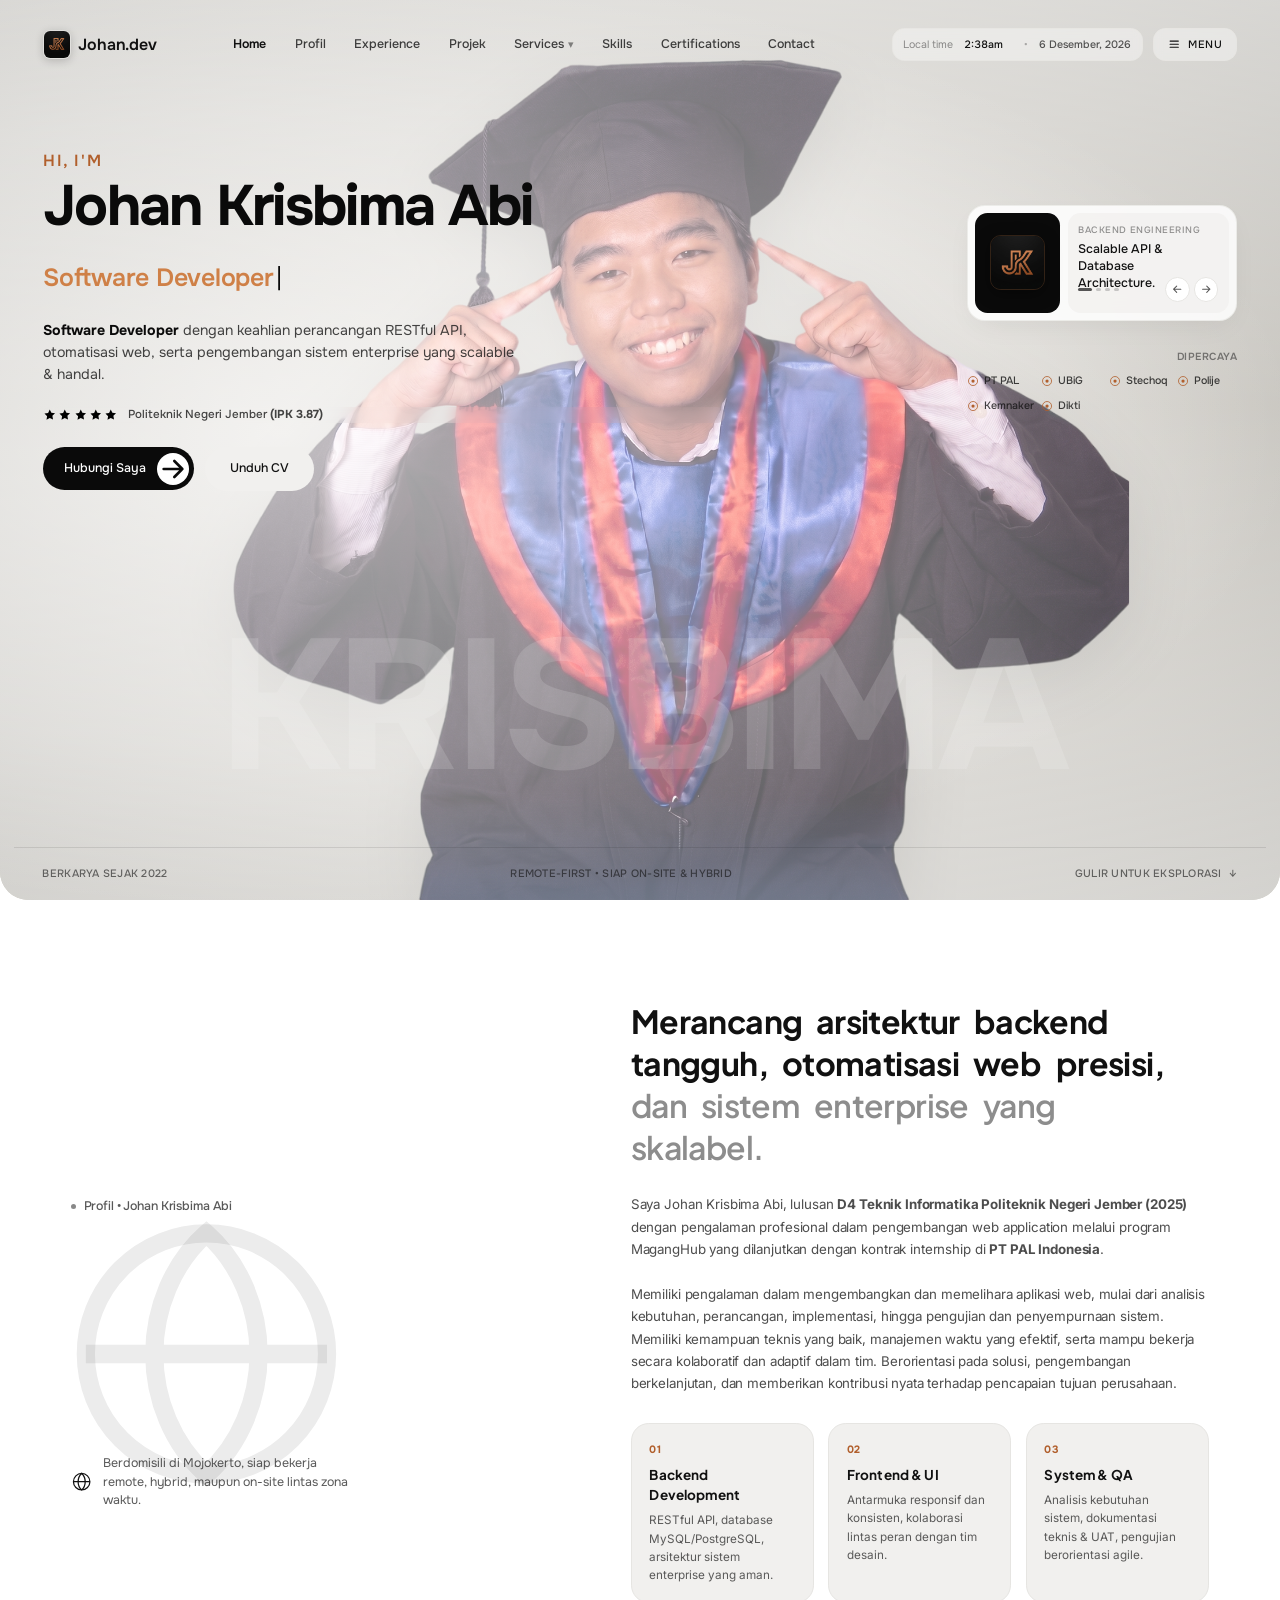
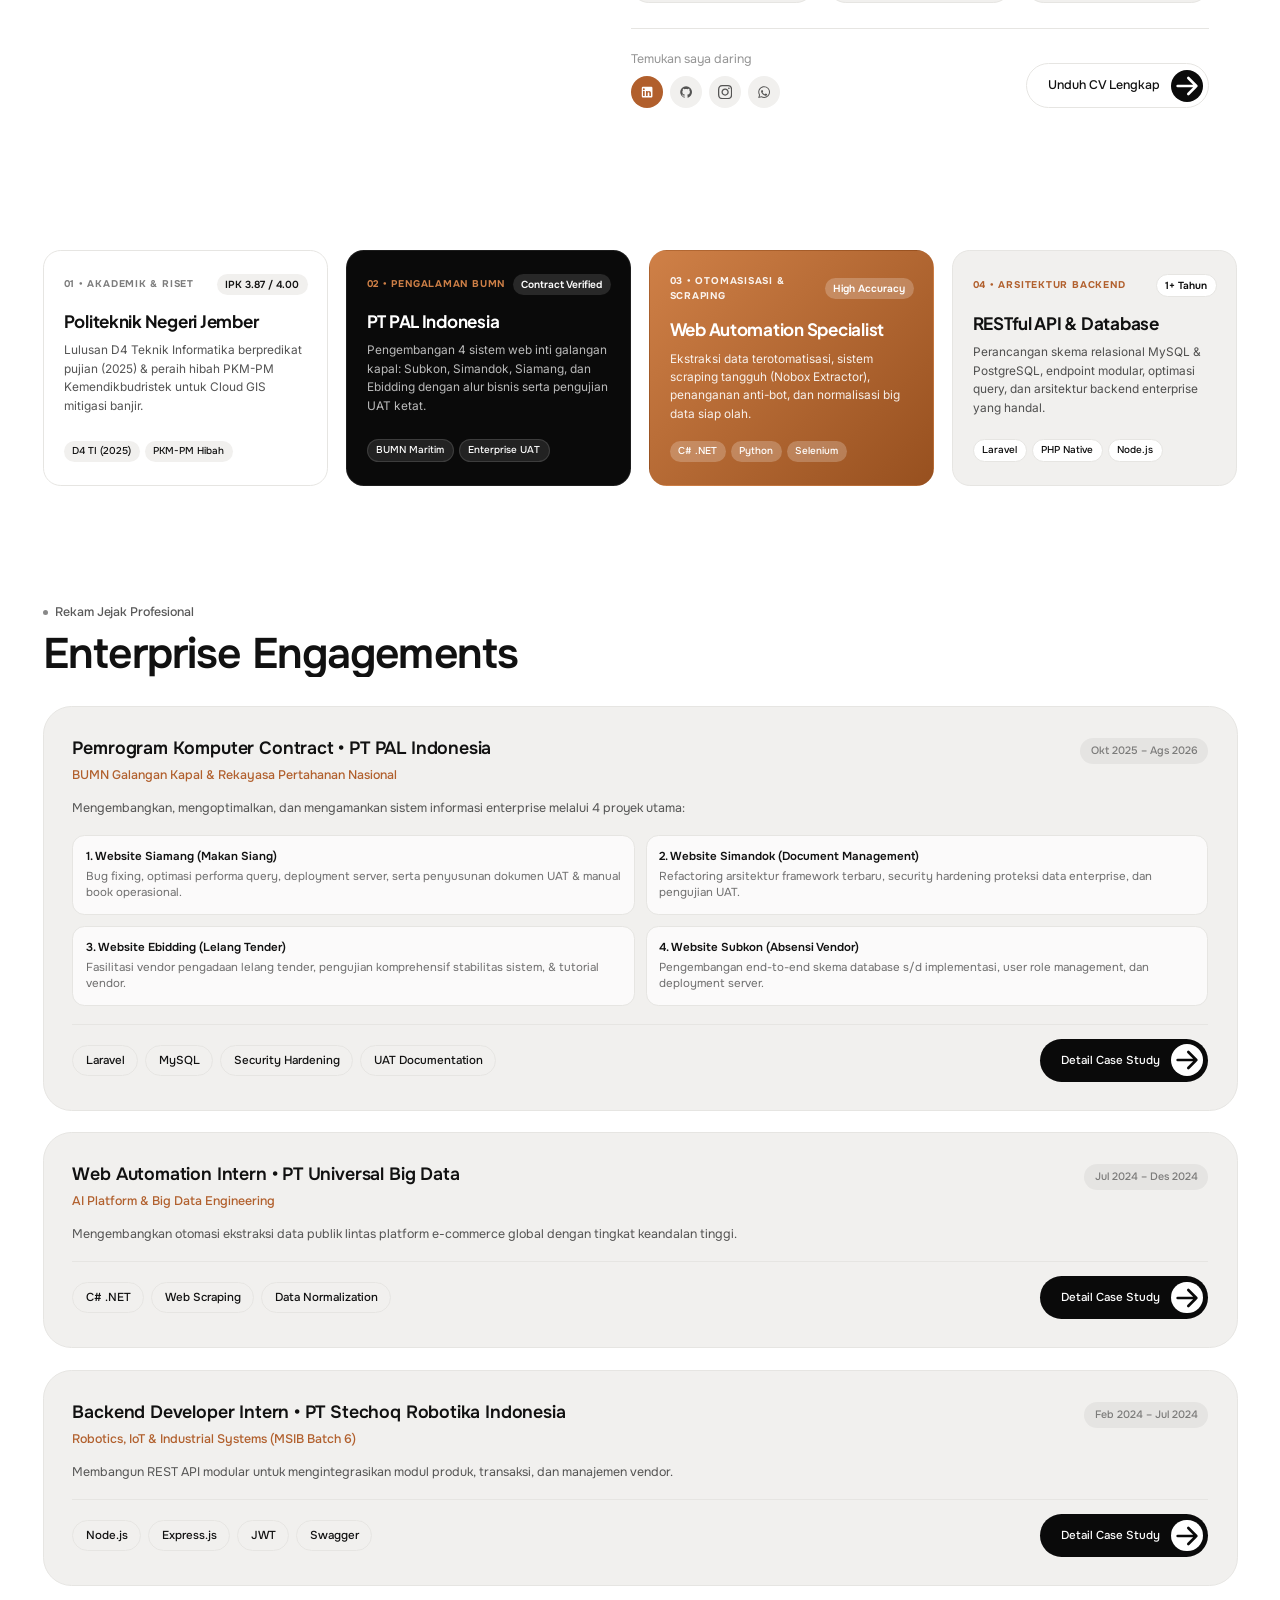
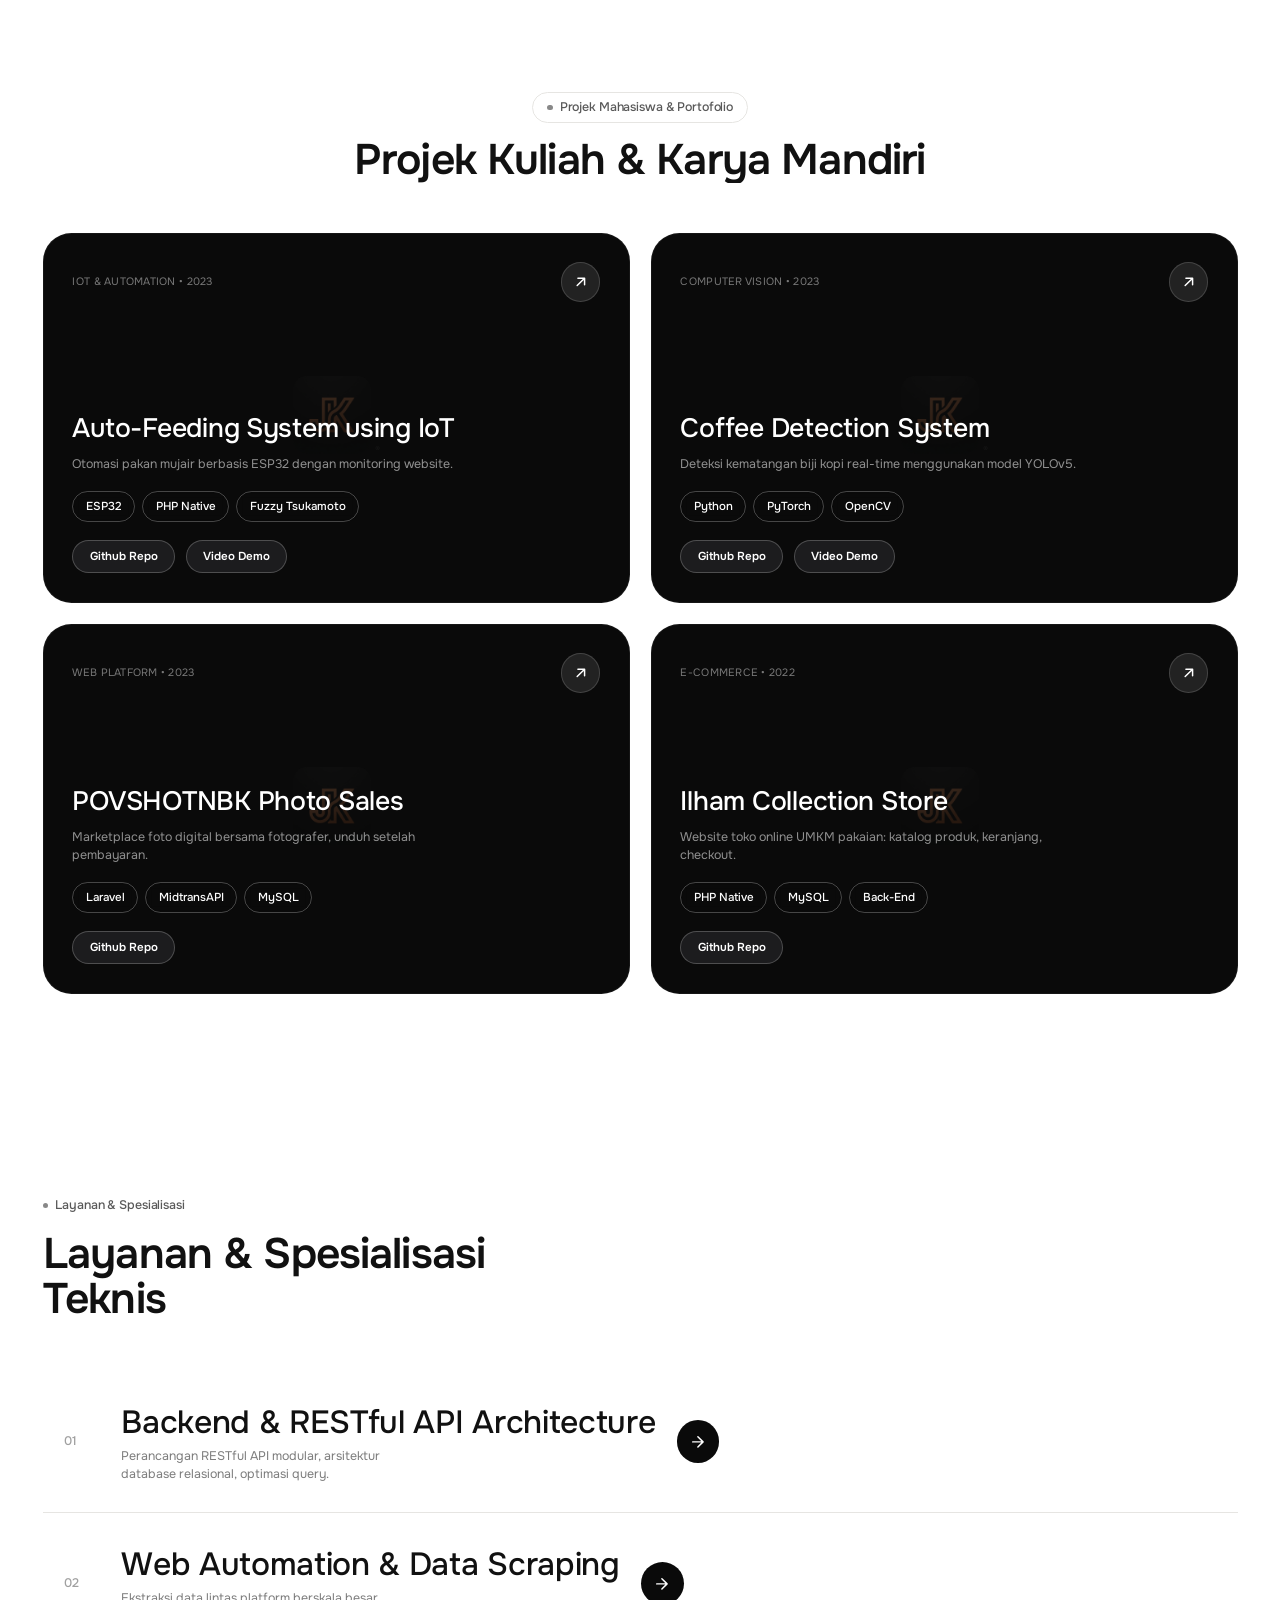
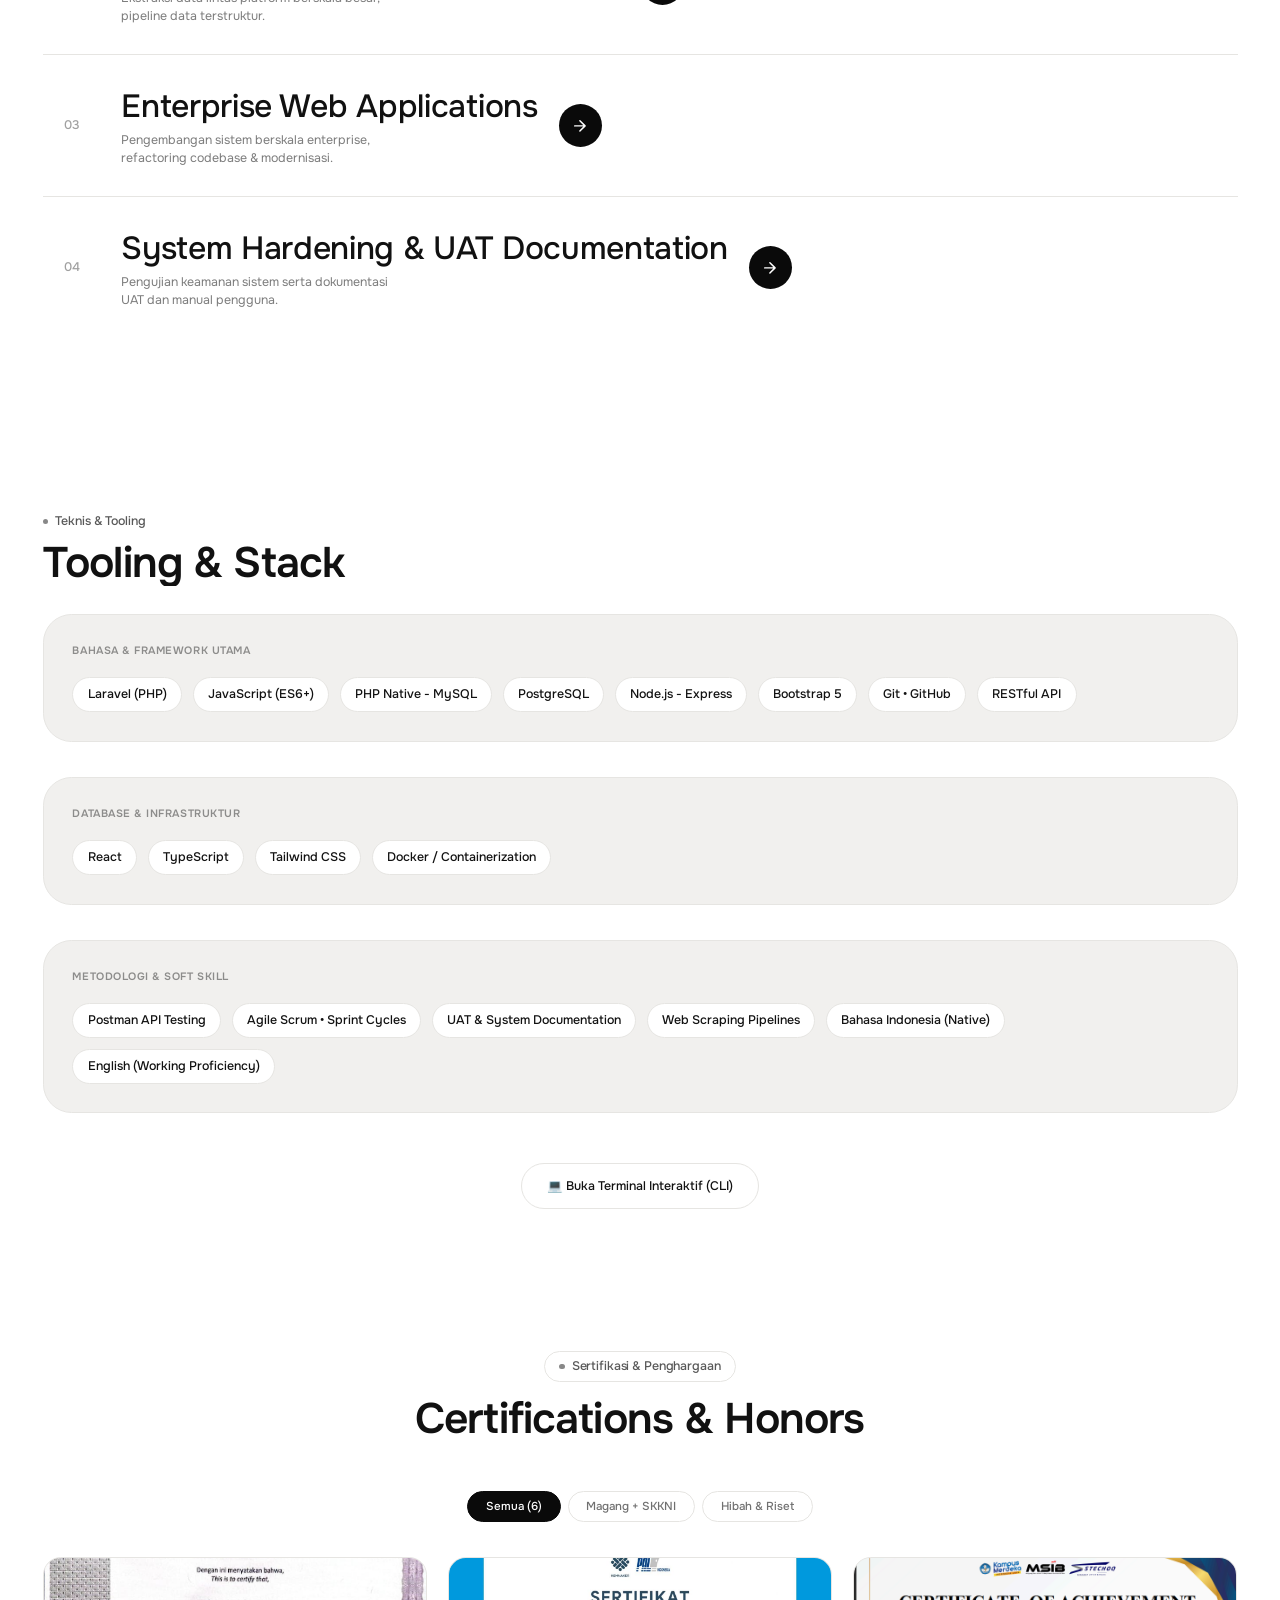
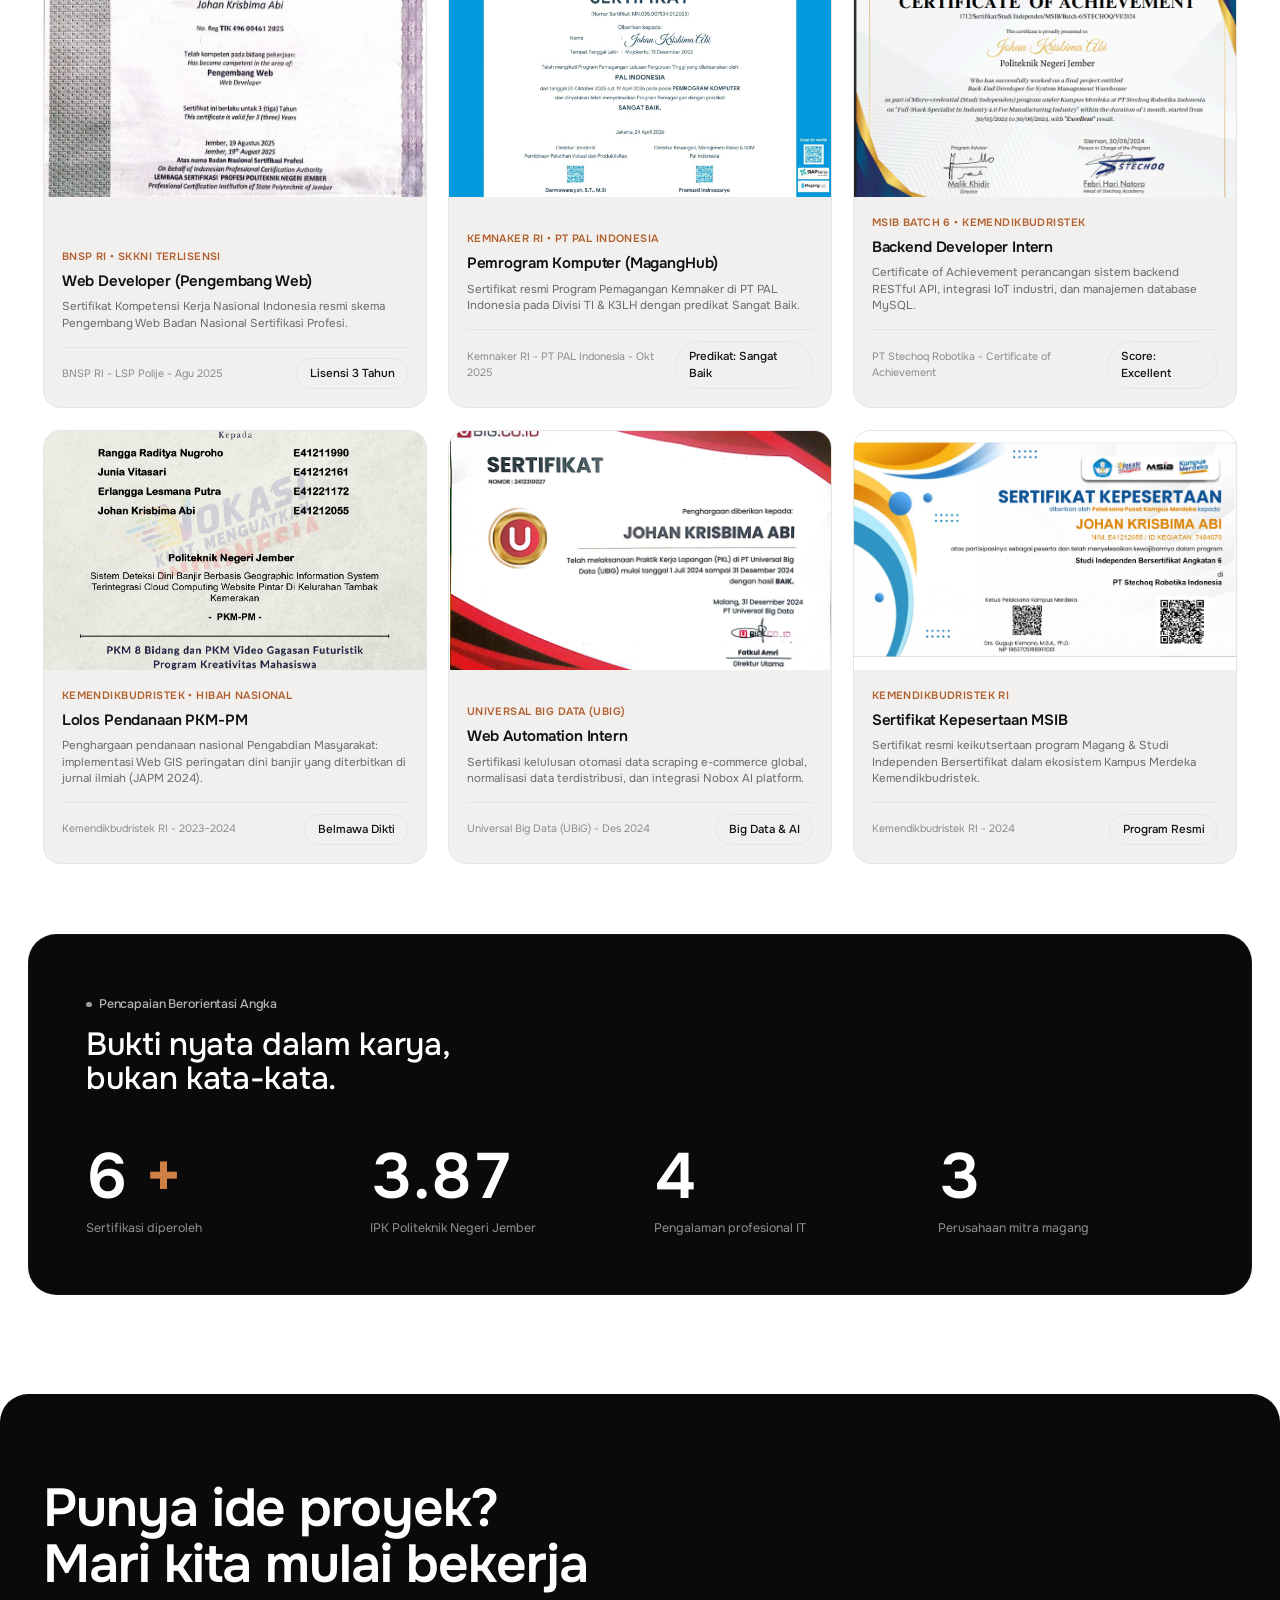
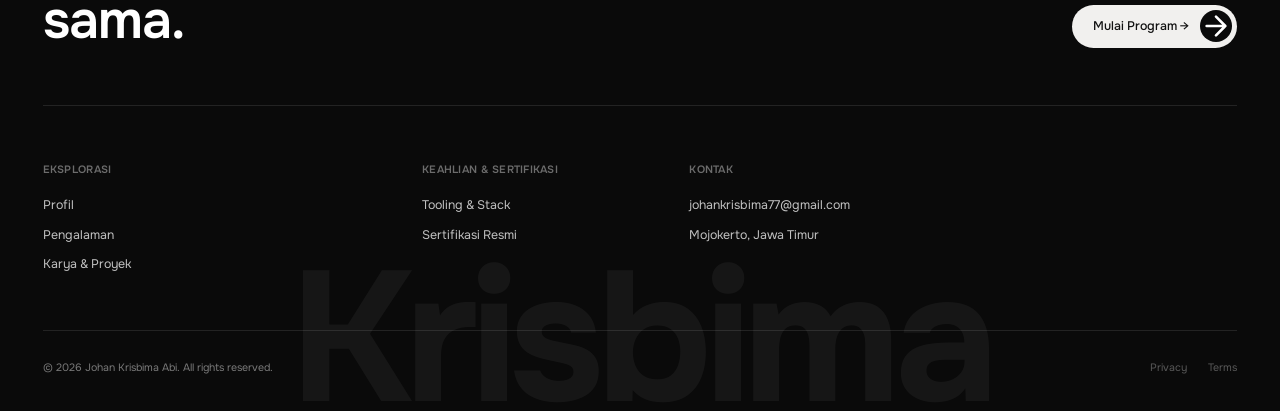
==== commit 47cd7e7e: "feat: add portfolio experience detail pages, custom stylesheets, and project assets" ====
--- a/index.html
+++ b/index.html
@@ -136,10 +136,10 @@
     <div id="pageLoader" role="status" aria-live="polite">
       <div class="loader-content">
         <div class="loader-brand">
-          <!-- LogoMark SVG -->
-          <svg viewBox="0 0 48 48" fill="currentColor">
-            <path d="M24 2c2.2 13.8 7.9 19.6 22 22-14.1 2.4-19.8 8.2-22 22-2.2-13.8-7.9-19.6-22-22 14.1-2.4 19.8-8.2 22-22Z" />
-          </svg>
+          <!-- LogoMark Image -->
+          <span class="brand-logo-frame loader-logo-frame">
+            <img src="assets/img/logo.png" alt="Logo Johan Krisbima Abi" class="brand-logo-img" />
+          </span>
           <span>Johan Krisbima Abi</span>
         </div>
         <p class="loader-tagline" id="loaderTagline">Bold ideas, shipped with quiet precision.</p>
@@ -180,9 +180,9 @@
         <div class="header-inner">
           <!-- Left: Brand -->
           <button type="button" class="brand-btn" id="headerBrandBtn" aria-label="Johan Krisbima - Scroll to top">
-            <svg viewBox="0 0 48 48" fill="currentColor">
-              <path d="M24 2c2.2 13.8 7.9 19.6 22 22-14.1 2.4-19.8 8.2-22 22-2.2-13.8-7.9-19.6-22-22 14.1-2.4 19.8-8.2 22-22Z" />
-            </svg>
+            <span class="brand-logo-frame">
+              <img src="assets/img/logo.png" alt="Logo Johan Krisbima Abi" class="brand-logo-img" />
+            </span>
             <span>Johan.dev</span>
           </button>
 
@@ -360,9 +360,9 @@
               <div class="hero-card reveal-fade-up" id="heroCarouselCard" style="transition-delay: 400ms">
                 <div class="hero-card-inner" id="heroCardInner">
                   <div class="hero-card-tile">
-                    <svg viewBox="0 0 48 48" fill="currentColor">
-                      <path d="M24 2c2.2 13.8 7.9 19.6 22 22-14.1 2.4-19.8 8.2-22 22-2.2-13.8-7.9-19.6-22-22 14.1-2.4 19.8-8.2 22-22Z" />
-                    </svg>
+                    <div class="hero-tile-logo-frame">
+                      <img src="assets/img/logo.png" alt="Logo Johan Krisbima Abi" class="hero-tile-logo-img" />
+                    </div>
                   </div>
                   <div class="hero-card-panel">
                     <div class="hero-card-slot" id="heroCardSlot">
@@ -494,8 +494,10 @@
 
               <!-- Detailed Bio Narrative -->
               <p style="font-size: 0.9375rem; color: rgba(17, 17, 17, 0.75); line-height: 1.68" id="aboutBioText">
-                Saya Johan Krisbima Abi, lulusan <strong>D4 Teknik Informatika Politeknik Negeri Jember (2025)</strong> dengan pengalaman profesional dalam pengembangan web application melalui program MagangHub yang dilanjutkan dengan kontrak internship di <strong>PT PAL Indonesia</strong>.<br /><br />
-                Memiliki pengalaman dalam mengembangkan dan memelihara aplikasi web, mulai dari analisis kebutuhan, perancangan, implementasi, hingga pengujian dan penyempurnaan sistem. Memiliki kemampuan teknis yang baik, manajemen waktu yang efektif, serta mampu bekerja secara kolaboratif dan adaptif dalam tim. Berorientasi pada solusi, pengembangan berkelanjutan, dan memberikan kontribusi nyata terhadap pencapaian tujuan perusahaan.
+                Saya Johan Krisbima Abi, lulusan <strong>D4 Teknik Informatika Politeknik Negeri Jember (2025)</strong> dengan pengalaman profesional dalam pengembangan web application melalui program MagangHub yang dilanjutkan dengan
+                kontrak internship di <strong>PT PAL Indonesia</strong>.<br /><br />
+                Memiliki pengalaman dalam mengembangkan dan memelihara aplikasi web, mulai dari analisis kebutuhan, perancangan, implementasi, hingga pengujian dan penyempurnaan sistem. Memiliki kemampuan teknis yang baik, manajemen waktu
+                yang efektif, serta mampu bekerja secara kolaboratif dan adaptif dalam tim. Berorientasi pada solusi, pengembangan berkelanjutan, dan memberikan kontribusi nyata terhadap pencapaian tujuan perusahaan.
               </p>
 
               <!-- 3 Pillars Grid -->
@@ -799,7 +801,9 @@
                 <!-- Watermark -->
                 <div class="port-watermark">
                   <div class="port-watermark-icon">
-                    <svg viewBox="0 0 48 48" fill="currentColor"><path d="M24 2c2.2 13.8 7.9 19.6 22 22-14.1 2.4-19.8 8.2-22 22-2.2-13.8-7.9-19.6-22-22 14.1-2.4 19.8-8.2 22-22Z" /></svg>
+                    <div class="port-watermark-logo-frame">
+                      <img src="assets/img/logo.png" alt="" class="port-watermark-img" />
+                    </div>
                     <span class="port-watermark-r">&reg;</span>
                   </div>
                 </div>
@@ -838,7 +842,9 @@
                 <!-- Watermark -->
                 <div class="port-watermark">
                   <div class="port-watermark-icon">
-                    <svg viewBox="0 0 48 48" fill="currentColor"><path d="M24 2c2.2 13.8 7.9 19.6 22 22-14.1 2.4-19.8 8.2-22 22-2.2-13.8-7.9-19.6-22-22 14.1-2.4 19.8-8.2 22-22Z" /></svg>
+                    <div class="port-watermark-logo-frame">
+                      <img src="assets/img/logo.png" alt="" class="port-watermark-img" />
+                    </div>
                     <span class="port-watermark-r">&reg;</span>
                   </div>
                 </div>
@@ -877,7 +883,9 @@
                 <!-- Watermark -->
                 <div class="port-watermark">
                   <div class="port-watermark-icon">
-                    <svg viewBox="0 0 48 48" fill="currentColor"><path d="M24 2c2.2 13.8 7.9 19.6 22 22-14.1 2.4-19.8 8.2-22 22-2.2-13.8-7.9-19.6-22-22 14.1-2.4 19.8-8.2 22-22Z" /></svg>
+                    <div class="port-watermark-logo-frame">
+                      <img src="assets/img/logo.png" alt="" class="port-watermark-img" />
+                    </div>
                     <span class="port-watermark-r">&reg;</span>
                   </div>
                 </div>
@@ -915,7 +923,9 @@
                 <!-- Watermark -->
                 <div class="port-watermark">
                   <div class="port-watermark-icon">
-                    <svg viewBox="0 0 48 48" fill="currentColor"><path d="M24 2c2.2 13.8 7.9 19.6 22 22-14.1 2.4-19.8 8.2-22 22-2.2-13.8-7.9-19.6-22-22 14.1-2.4 19.8-8.2 22-22Z" /></svg>
+                    <div class="port-watermark-logo-frame">
+                      <img src="assets/img/logo.png" alt="" class="port-watermark-img" />
+                    </div>
                     <span class="port-watermark-r">&reg;</span>
                   </div>
                 </div>
@@ -1379,7 +1389,7 @@
 
           <!-- Legal Bar -->
           <div class="footer-legal-bar">
-            <div>&copy; 2025 Johan Krisbima Abi. All rights reserved.</div>
+            <div>&copy; 2026 Johan Krisbima Abi. All rights reserved.</div>
             <div class="legal-links">
               <a href="#privacy" class="animated-link" style="opacity: 0.7"><span>Privacy</span></a>
               <a href="#terms" class="animated-link" style="opacity: 0.7"><span>Terms</span></a>
@@ -1400,9 +1410,9 @@
         <!-- Top bar -->
         <div class="nav-overlay-top">
           <div class="brand-btn" style="color: #fff">
-            <svg viewBox="0 0 48 48" fill="currentColor" style="color: var(--accent-from)">
-              <path d="M24 2c2.2 13.8 7.9 19.6 22 22-14.1 2.4-19.8 8.2-22 22-2.2-13.8-7.9-19.6-22-22 14.1-2.4 19.8-8.2 22-22Z" />
-            </svg>
+            <span class="brand-logo-frame">
+              <img src="assets/img/logo.png" alt="Logo Johan Krisbima Abi" class="brand-logo-img" />
+            </span>
             <span>Johan Krisbima</span>
           </div>
 
@@ -1530,9 +1540,9 @@
         <!-- Success State -->
         <div class="modal-success-state" id="modalSuccessContainer">
           <div class="modal-success-badge">
-            <svg viewBox="0 0 48 48" fill="currentColor">
-              <path d="M24 2c2.2 13.8 7.9 19.6 22 22-14.1 2.4-19.8 8.2-22 22-2.2-13.8-7.9-19.6-22-22 14.1-2.4 19.8-8.2 22-22Z" />
-            </svg>
+            <span class="brand-logo-frame modal-logo-frame">
+              <img src="assets/img/logo.png" alt="Logo Johan Krisbima Abi" class="brand-logo-img" />
+            </span>
           </div>
           <h2 class="modal-h2" id="successHeading">Pesan Terkirim</h2>
           <p style="font-size: 0.875rem; color: rgba(17, 17, 17, 0.6); max-width: 32ch" id="successMsg">Terima kasih telah menghubungi Johan. Saya akan merespon dalam 1 hari kerja.</p>
--- a/css/style.css
+++ b/css/style.css
@@ -424,6 +424,11 @@
   height: 1.875rem;
   color: var(--accent-from);
 }
+.loader-logo-frame {
+  width: 2.25rem;
+  height: 2.25rem;
+  border-radius: 0.5rem;
+}
 .loader-tagline {
   max-width: 26ch;
   font-size: 0.875rem;
@@ -514,6 +519,33 @@
   width: 1.25rem;
   height: 1.25rem;
   color: var(--accent);
+}
+/* Brand Logo Image Framing (1:1 Modern Tech Monogram Badge) */
+.brand-logo-frame {
+  width: 2rem;
+  height: 2rem;
+  display: inline-flex;
+  align-items: center;
+  justify-content: center;
+  overflow: hidden;
+  border-radius: 0.5rem;
+  border: 1px solid rgba(255, 255, 255, 0.1);
+  box-shadow: 0 2px 8px rgba(0, 0, 0, 0.18);
+  flex-shrink: 0;
+  vertical-align: middle;
+  transition: transform 0.3s var(--ease-spring-snappy), box-shadow 0.3s ease;
+}
+.brand-logo-img {
+  width: 100%;
+  height: 100%;
+  object-fit: cover;
+  transform: scale(1.38);
+  transform-origin: center center;
+  display: block;
+}
+.brand-btn:hover .brand-logo-frame {
+  transform: scale(1.08);
+  box-shadow: 0 4px 12px rgba(207, 128, 71, 0.25);
 }
 
 /* Primary Nav */
@@ -1102,6 +1134,25 @@
   height: 2.25rem;
   color: var(--accent-from);
 }
+.hero-tile-logo-frame {
+  width: 3.85rem;
+  height: 3.85rem;
+  display: flex;
+  align-items: center;
+  justify-content: center;
+  overflow: hidden;
+  border-radius: 0.75rem;
+  border: 1px solid rgba(207, 128, 71, 0.2);
+  box-shadow: 0 4px 16px rgba(0, 0, 0, 0.4);
+}
+.hero-tile-logo-img {
+  width: 100%;
+  height: 100%;
+  object-fit: cover;
+  transform: scale(1.38);
+  transform-origin: center center;
+  display: block;
+}
 .hero-card-panel {
   flex: 1;
   border-radius: var(--radius-control);
@@ -1843,6 +1894,26 @@
   width: 5rem;
   height: 5rem;
 }
+.port-watermark-logo-frame {
+  width: 5.5rem;
+  height: 5.5rem;
+  display: inline-flex;
+  align-items: center;
+  justify-content: center;
+  overflow: hidden;
+  border-radius: 1rem;
+  opacity: 0.22;
+  mix-blend-mode: screen;
+  transition: opacity 0.5s ease, transform 0.5s ease;
+}
+.port-watermark-img {
+  width: 100%;
+  height: 100%;
+  object-fit: cover;
+  transform: scale(1.35);
+  transform-origin: center center;
+  pointer-events: none;
+}
 .port-watermark-r {
   font-size: 0.75rem;
   color: rgba(255, 255, 255, 0.05);
@@ -1851,6 +1922,10 @@
 .portfolio-card:hover .port-watermark-icon {
   transform: scale(1.06);
   color: rgba(255, 255, 255, 0.12);
+}
+.portfolio-card:hover .port-watermark-logo-frame {
+  opacity: 0.22;
+  transform: scale(1.08);
 }
 
 .port-bottom-block {
@@ -3015,6 +3090,11 @@
   width: 1.75rem;
   height: 1.75rem;
 }
+.modal-logo-frame {
+  width: 2.25rem;
+  height: 2.25rem;
+  border-radius: 0.5rem;
+}
 
 /* ==========================================================================
    CERTIFICATE LIGHTBOX MODAL
@@ -3109,6 +3189,10 @@
   }
   .brand-btn svg {
     color: var(--accent-from, #cf8047);
+  }
+  .brand-btn .brand-logo-frame {
+    width: 1.7rem;
+    height: 1.7rem;
   }
   .header-right {
     display: flex;
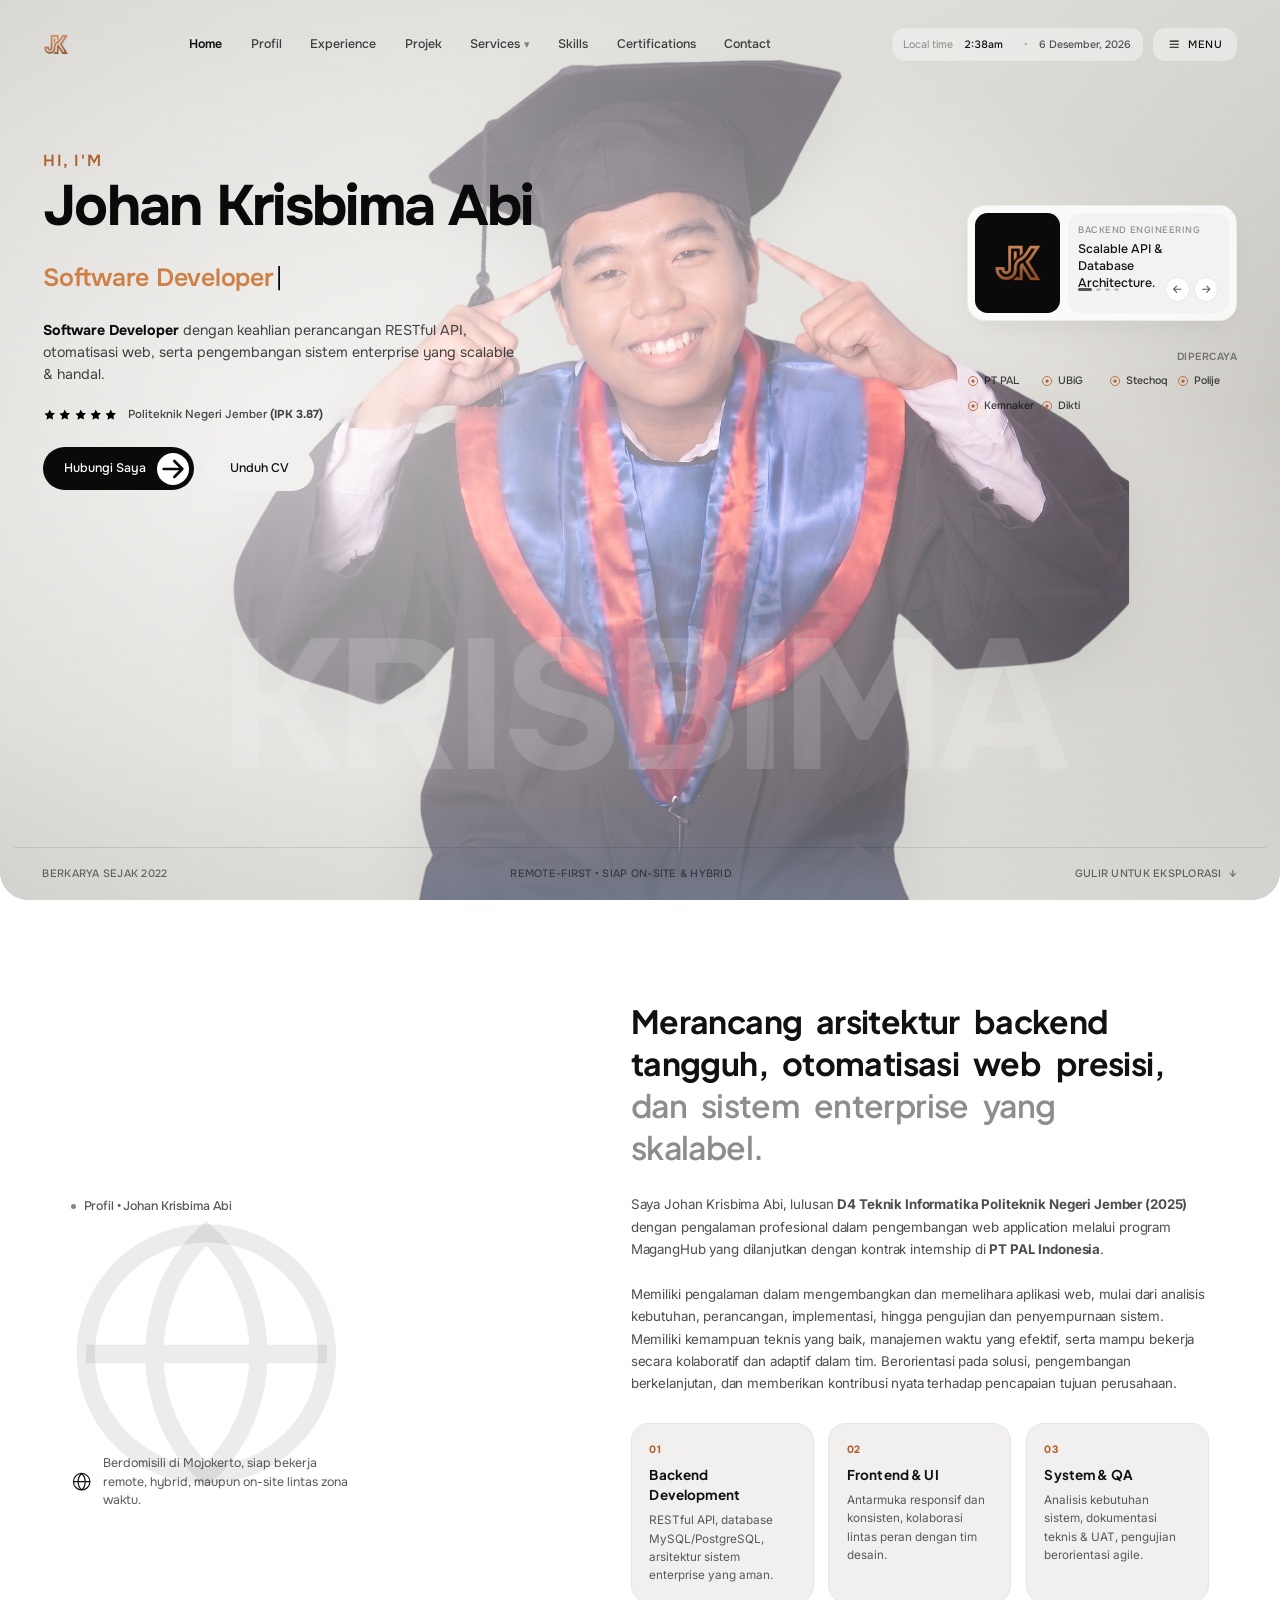
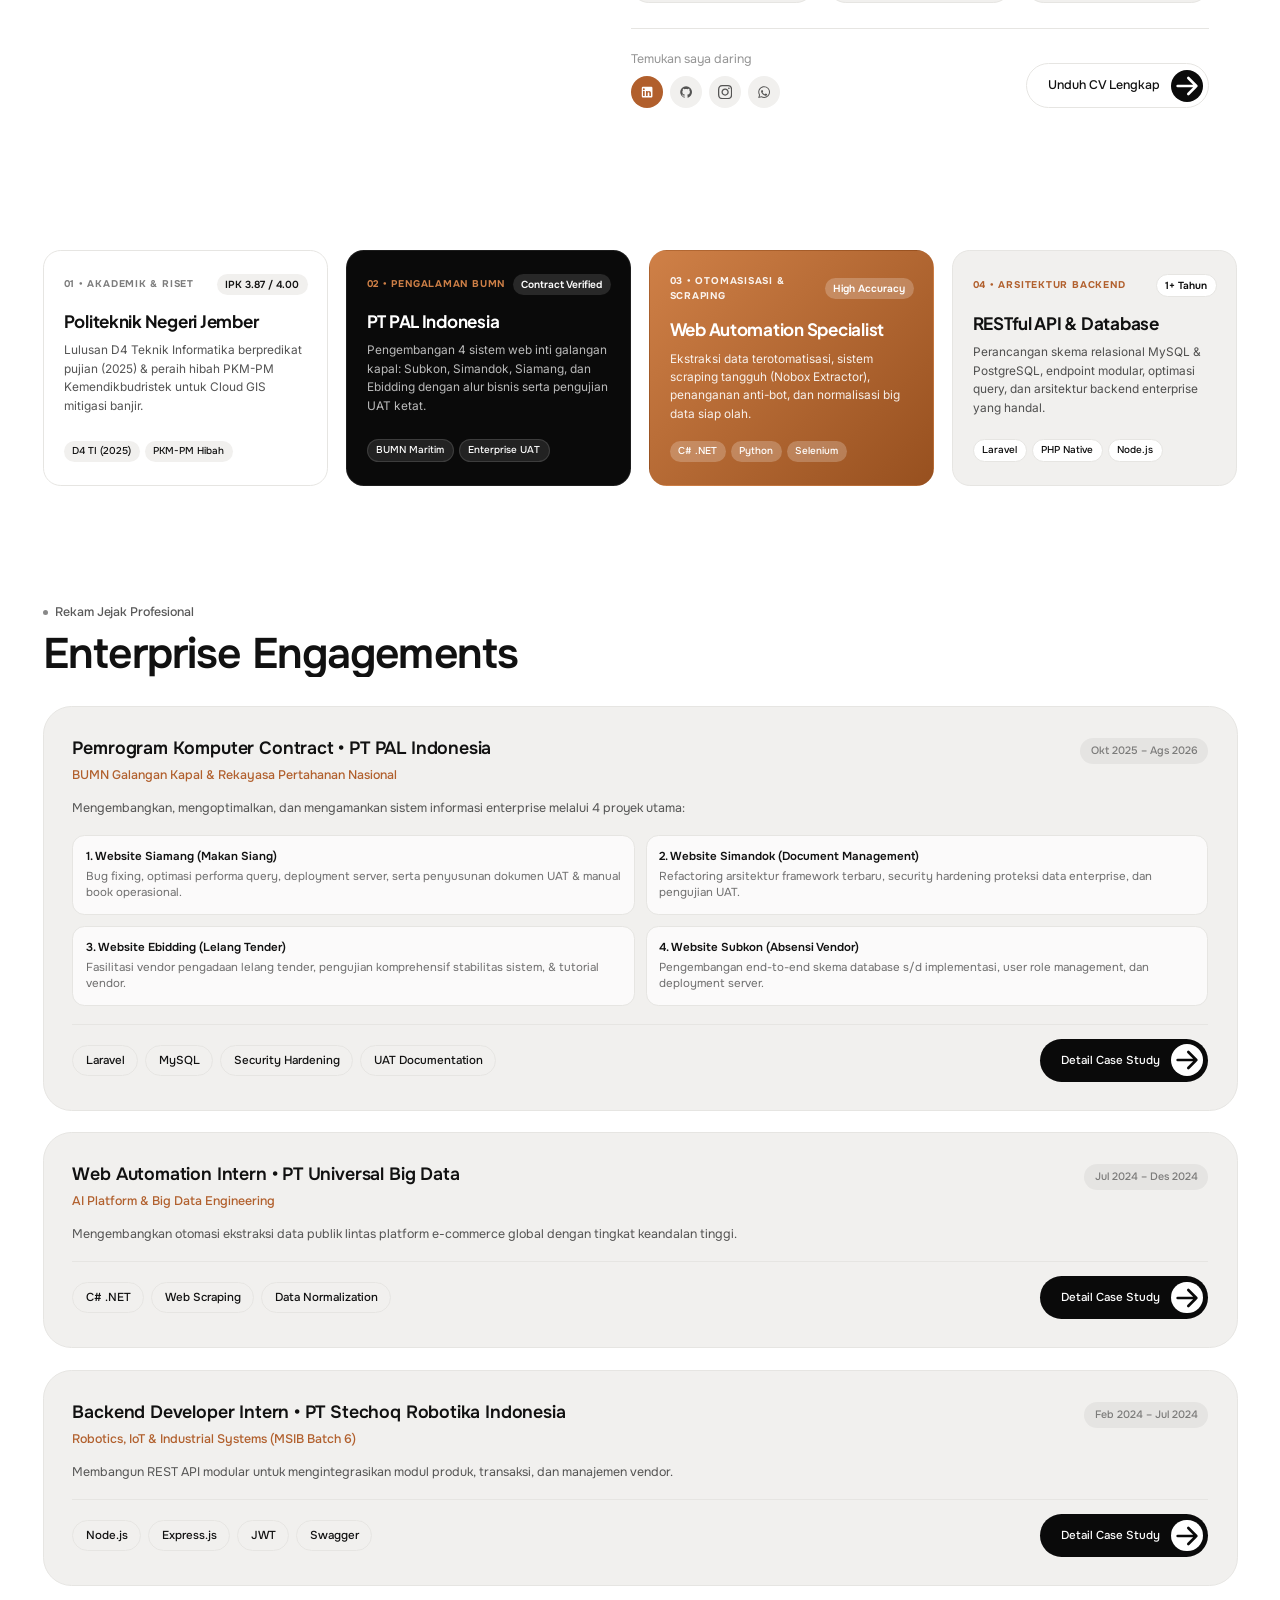
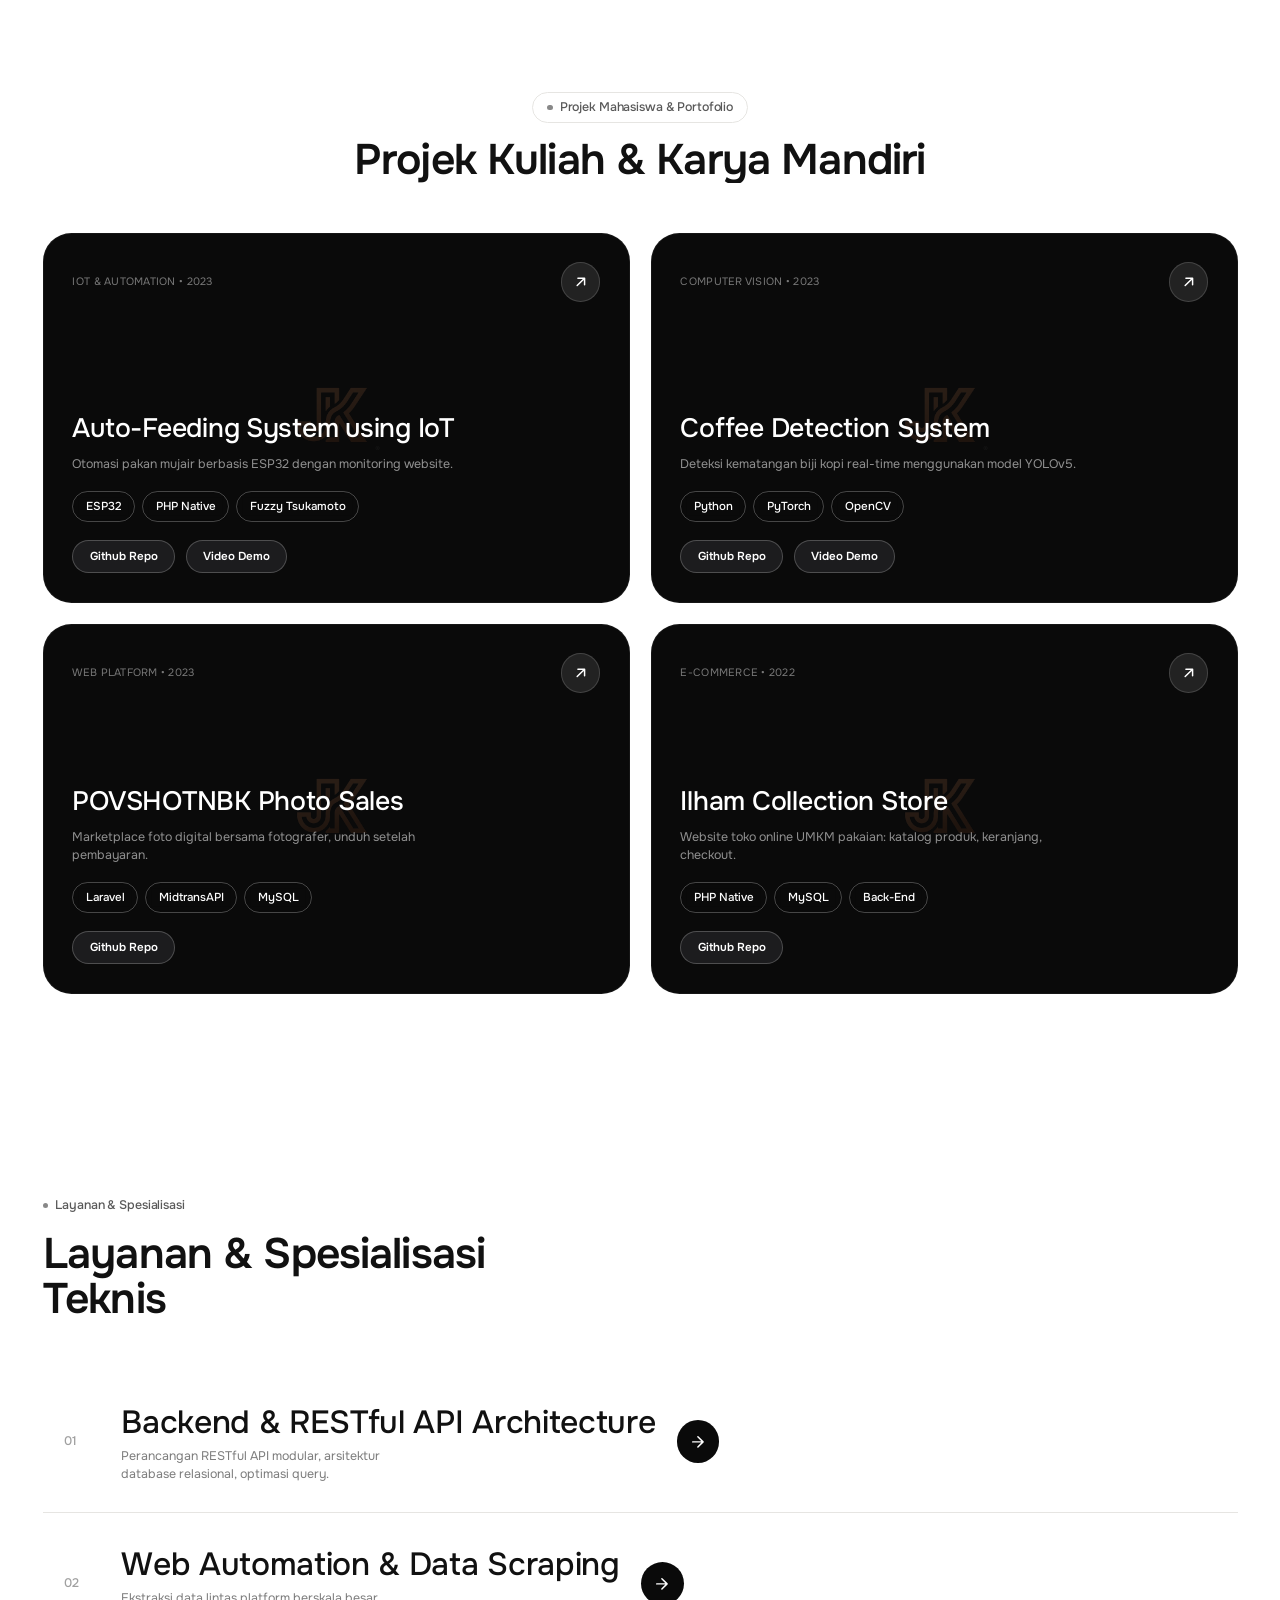
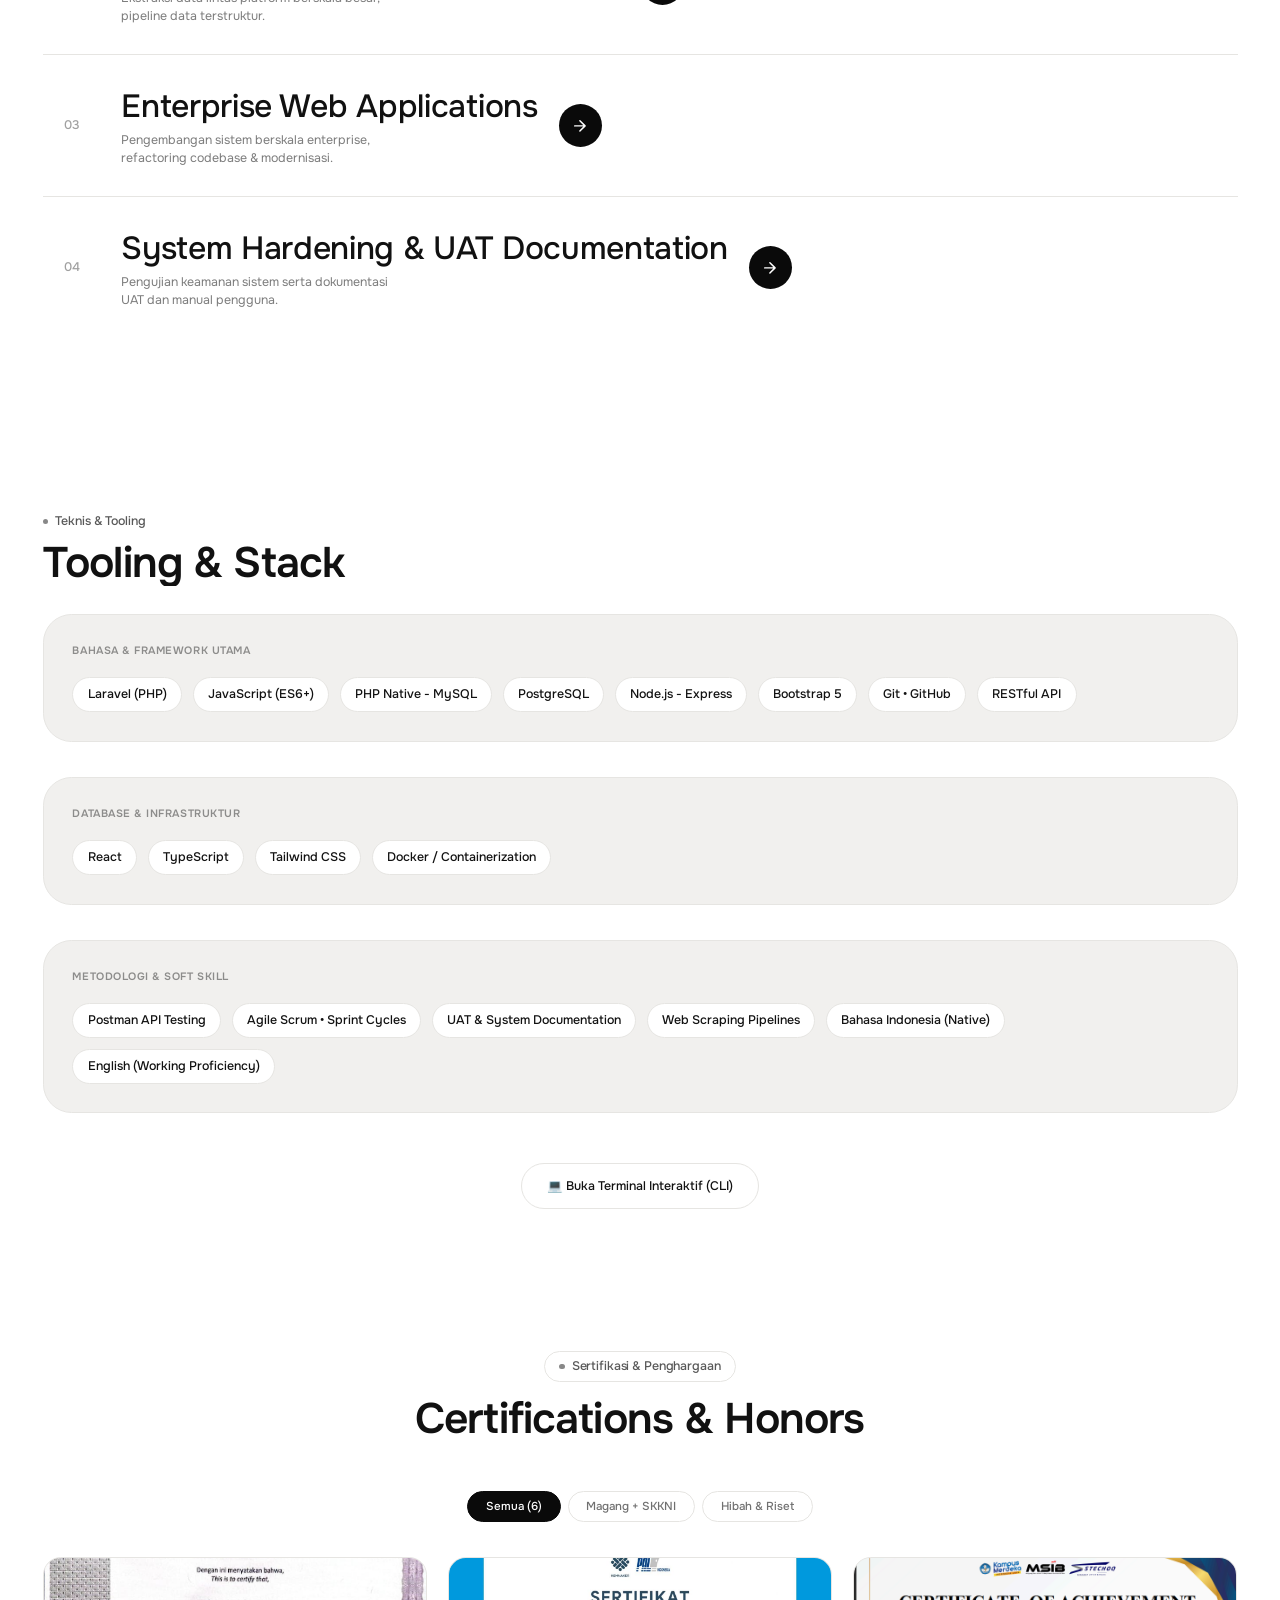
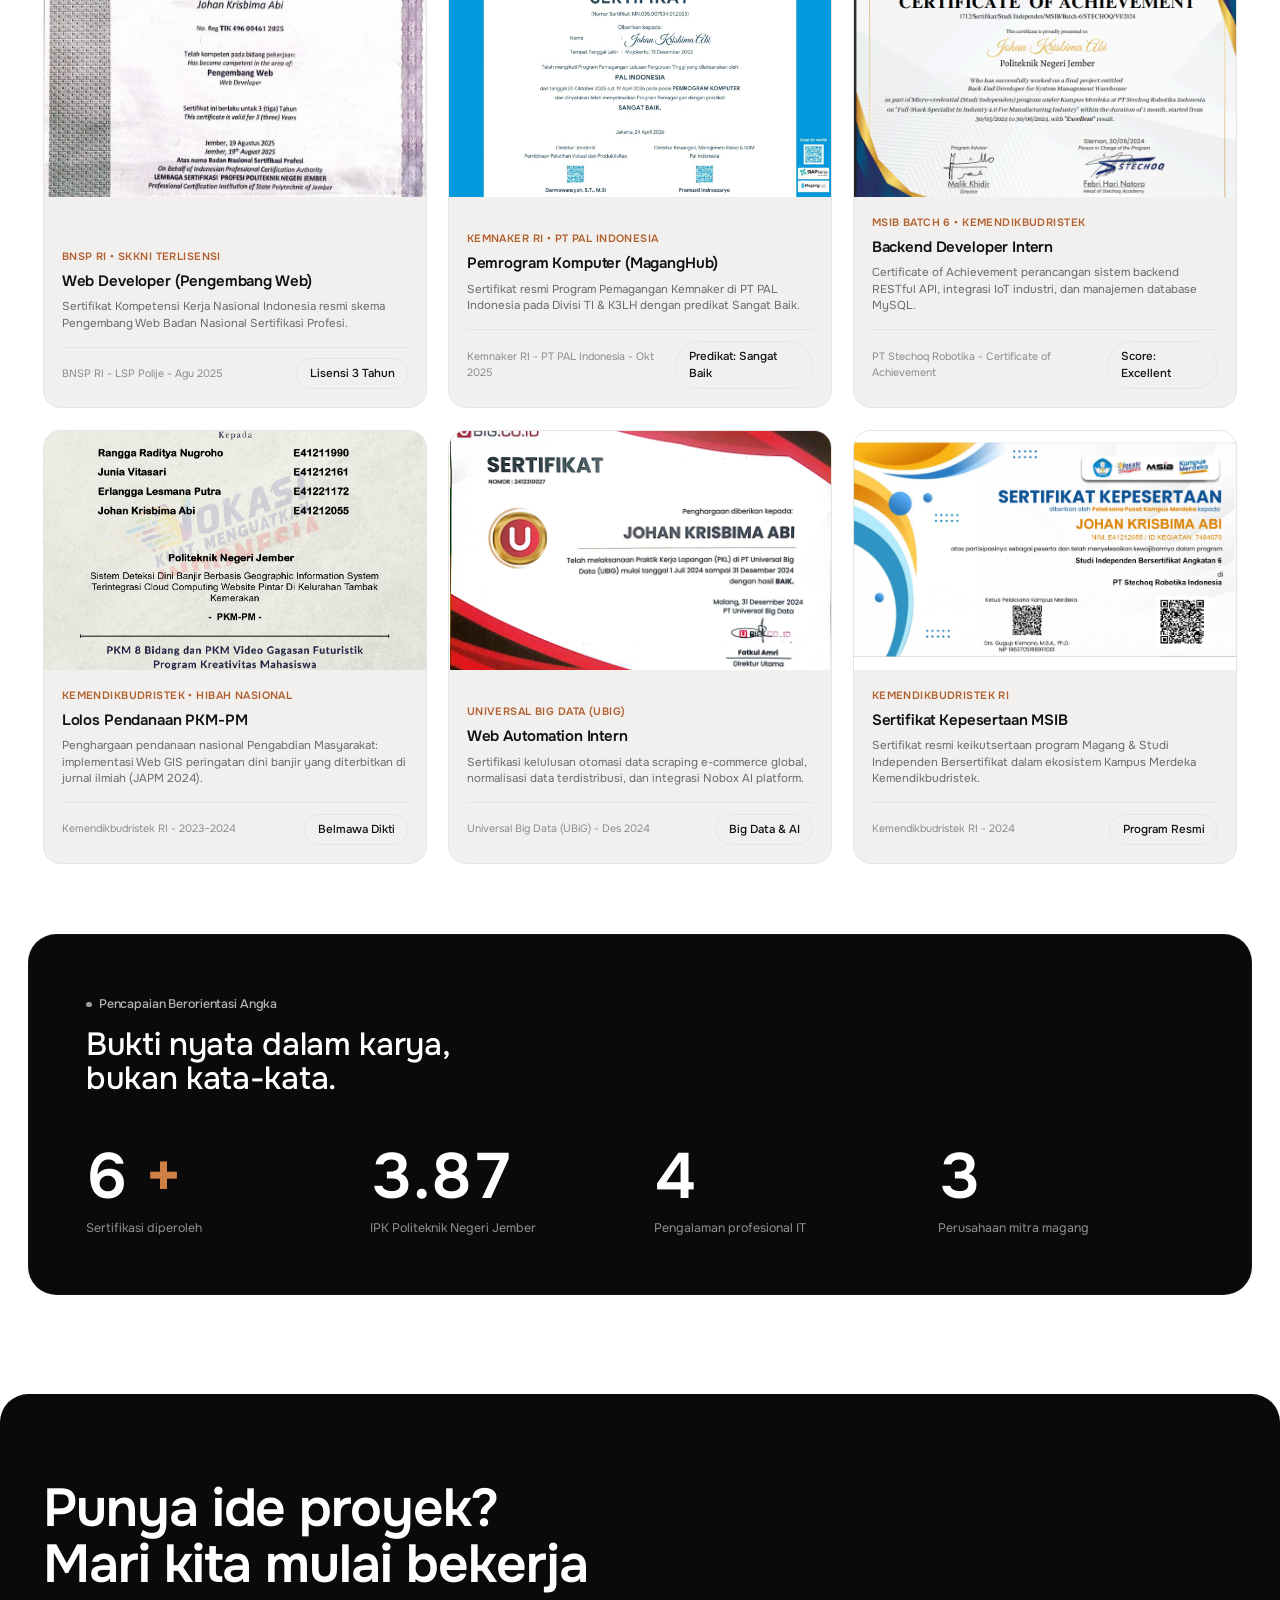
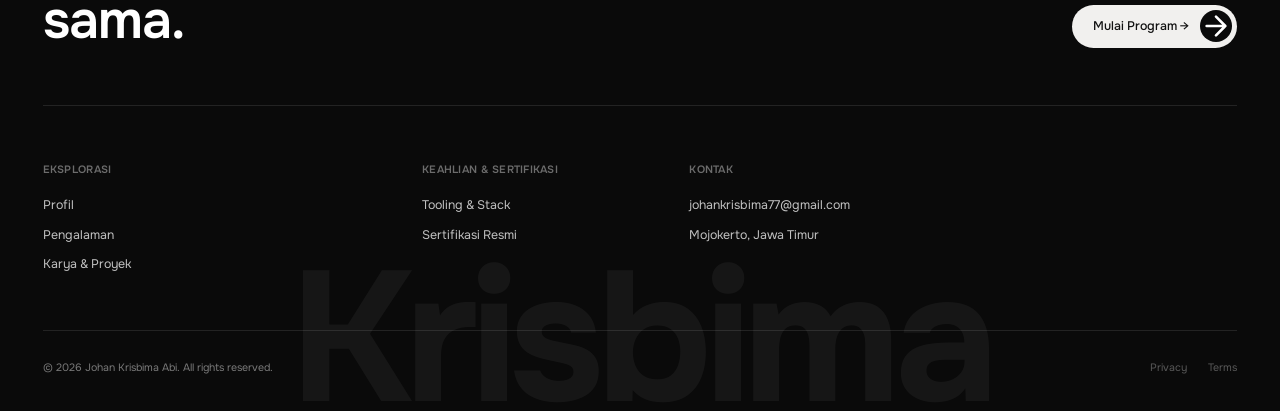
==== commit 0d738d11: "feat: add experience detail pages, stylesheets, and update portfolio index" ====
--- a/index.html
+++ b/index.html
@@ -183,7 +183,7 @@
             <span class="brand-logo-frame">
               <img src="assets/img/logo.png" alt="Logo Johan Krisbima Abi" class="brand-logo-img" />
             </span>
-            <span>Johan.dev</span>
+            <!-- <span>Johan.dev</span> -->
           </button>
 
           <!-- Center: Primary Nav -->
--- a/css/style.css
+++ b/css/style.css
@@ -520,32 +520,25 @@
   height: 1.25rem;
   color: var(--accent);
 }
-/* Brand Logo Image Framing (1:1 Modern Tech Monogram Badge) */
+/* Brand Logo Image Framing (Transparent Monogram Mark) */
 .brand-logo-frame {
-  width: 2rem;
-  height: 2rem;
+  width: 1.85rem;
+  height: 1.85rem;
   display: inline-flex;
   align-items: center;
   justify-content: center;
-  overflow: hidden;
-  border-radius: 0.5rem;
-  border: 1px solid rgba(255, 255, 255, 0.1);
-  box-shadow: 0 2px 8px rgba(0, 0, 0, 0.18);
   flex-shrink: 0;
   vertical-align: middle;
-  transition: transform 0.3s var(--ease-spring-snappy), box-shadow 0.3s ease;
+  transition: transform 0.3s var(--ease-spring-snappy);
 }
 .brand-logo-img {
   width: 100%;
   height: 100%;
-  object-fit: cover;
-  transform: scale(1.38);
-  transform-origin: center center;
+  object-fit: contain;
   display: block;
 }
 .brand-btn:hover .brand-logo-frame {
-  transform: scale(1.08);
-  box-shadow: 0 4px 12px rgba(207, 128, 71, 0.25);
+  transform: scale(1.08) rotate(3deg);
 }
 
 /* Primary Nav */
@@ -1135,22 +1128,16 @@
   color: var(--accent-from);
 }
 .hero-tile-logo-frame {
-  width: 3.85rem;
-  height: 3.85rem;
+  width: 3.5rem;
+  height: 3.5rem;
   display: flex;
   align-items: center;
   justify-content: center;
-  overflow: hidden;
-  border-radius: 0.75rem;
-  border: 1px solid rgba(207, 128, 71, 0.2);
-  box-shadow: 0 4px 16px rgba(0, 0, 0, 0.4);
 }
 .hero-tile-logo-img {
   width: 100%;
   height: 100%;
-  object-fit: cover;
-  transform: scale(1.38);
-  transform-origin: center center;
+  object-fit: contain;
   display: block;
 }
 .hero-card-panel {
@@ -1900,18 +1887,13 @@
   display: inline-flex;
   align-items: center;
   justify-content: center;
-  overflow: hidden;
-  border-radius: 1rem;
-  opacity: 0.22;
-  mix-blend-mode: screen;
+  opacity: 0.16;
   transition: opacity 0.5s ease, transform 0.5s ease;
 }
 .port-watermark-img {
   width: 100%;
   height: 100%;
-  object-fit: cover;
-  transform: scale(1.35);
-  transform-origin: center center;
+  object-fit: contain;
   pointer-events: none;
 }
 .port-watermark-r {
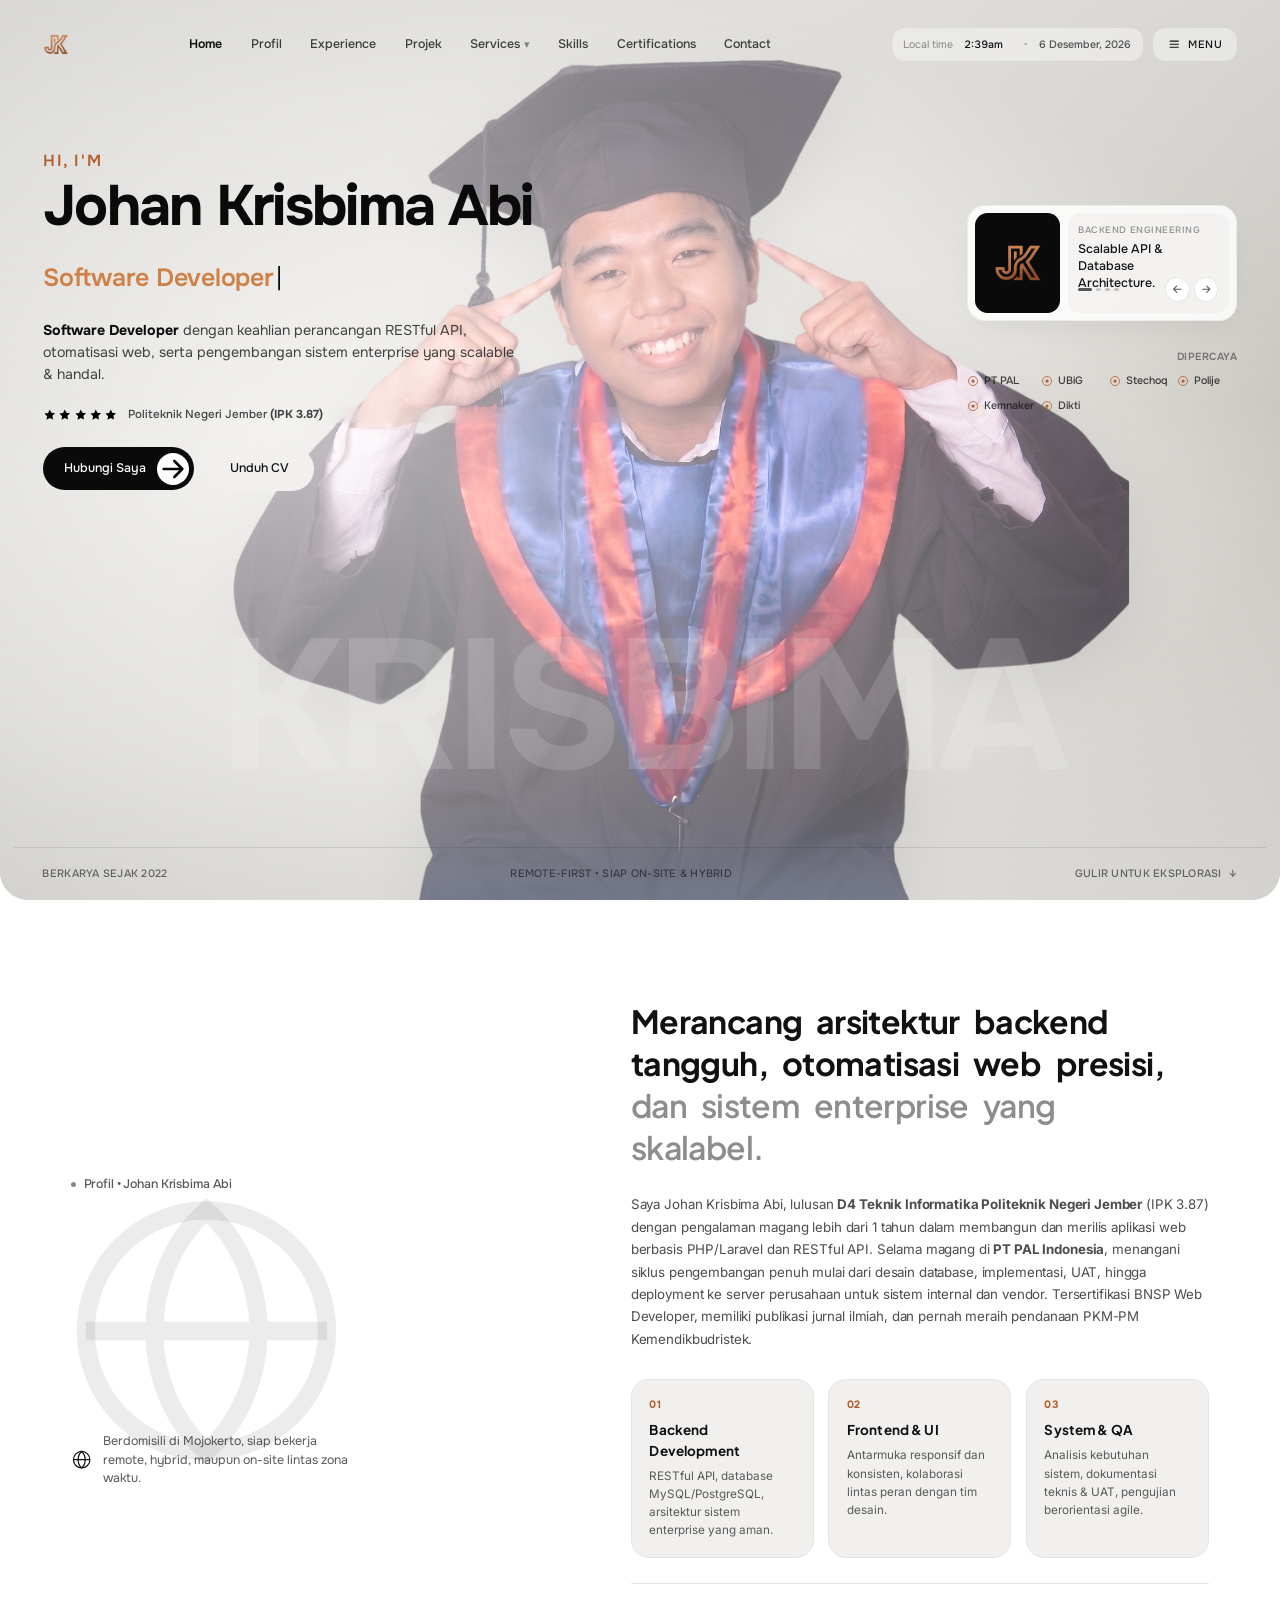
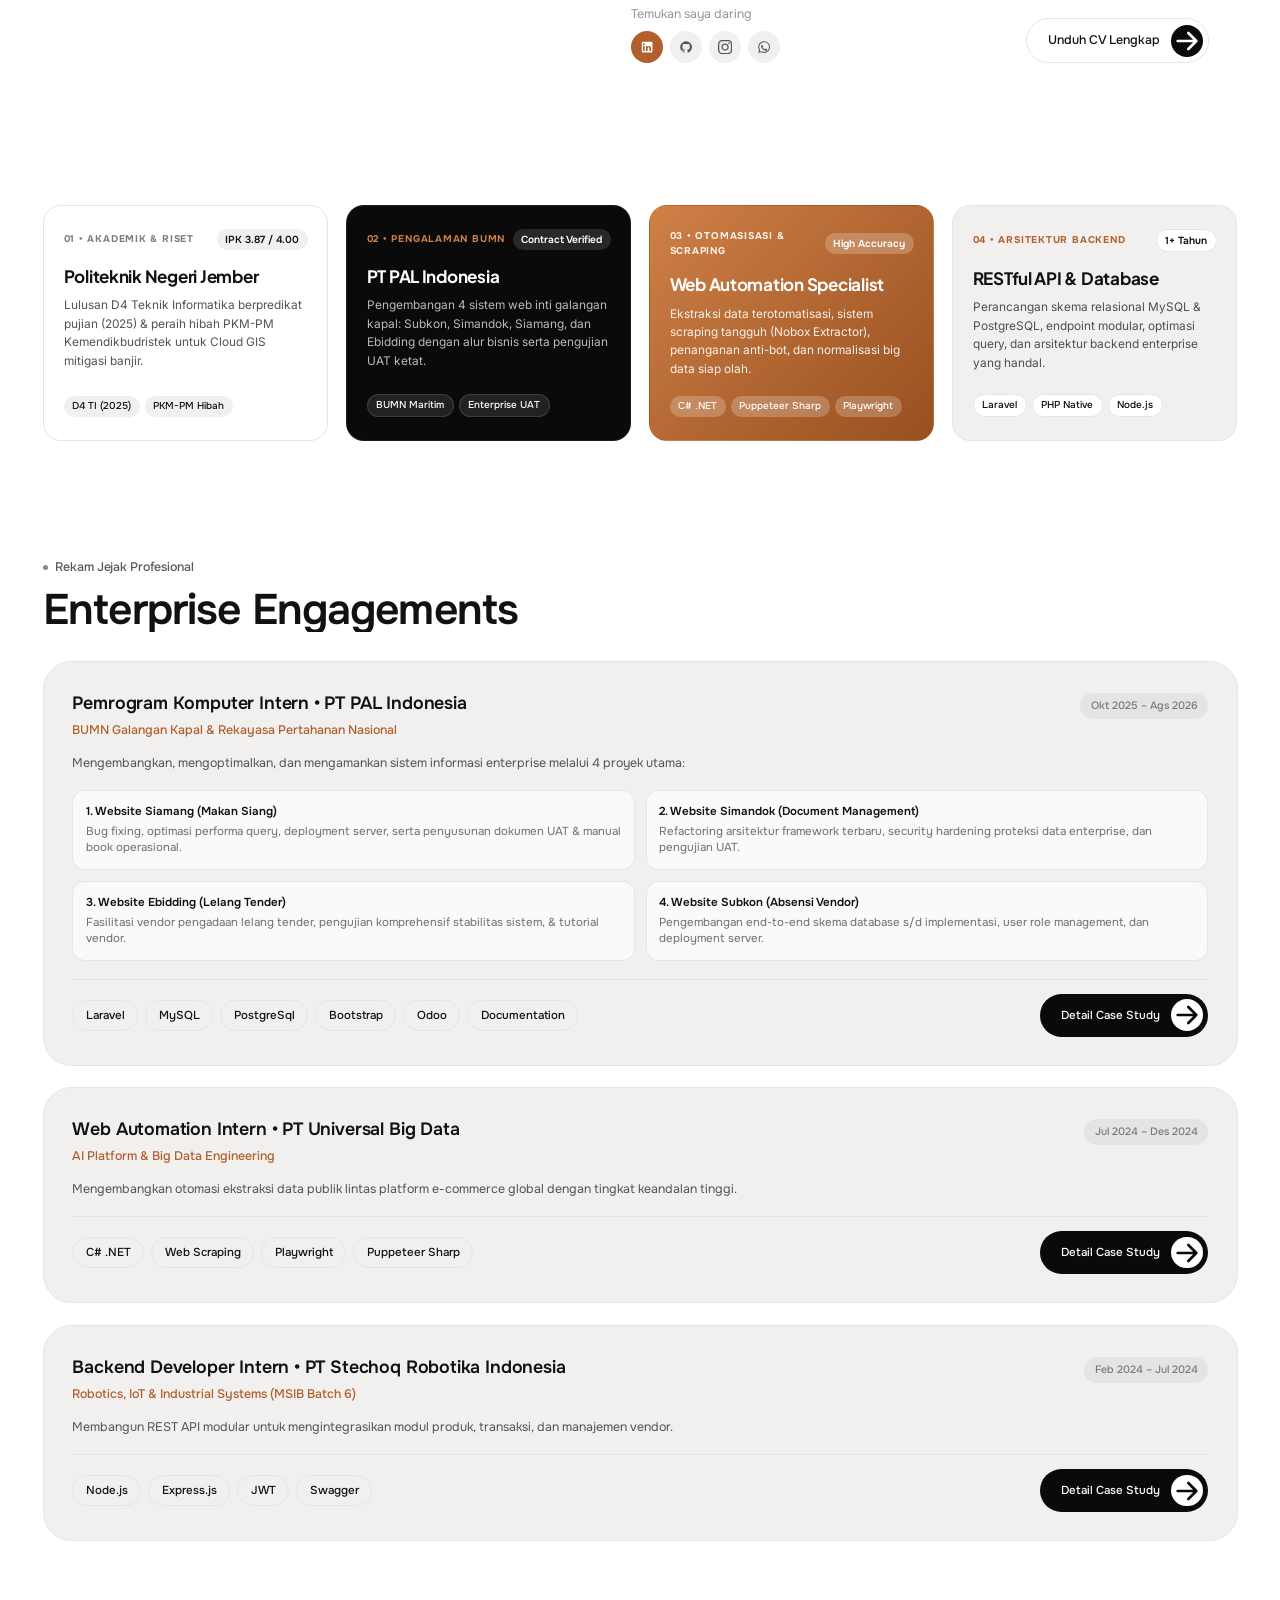
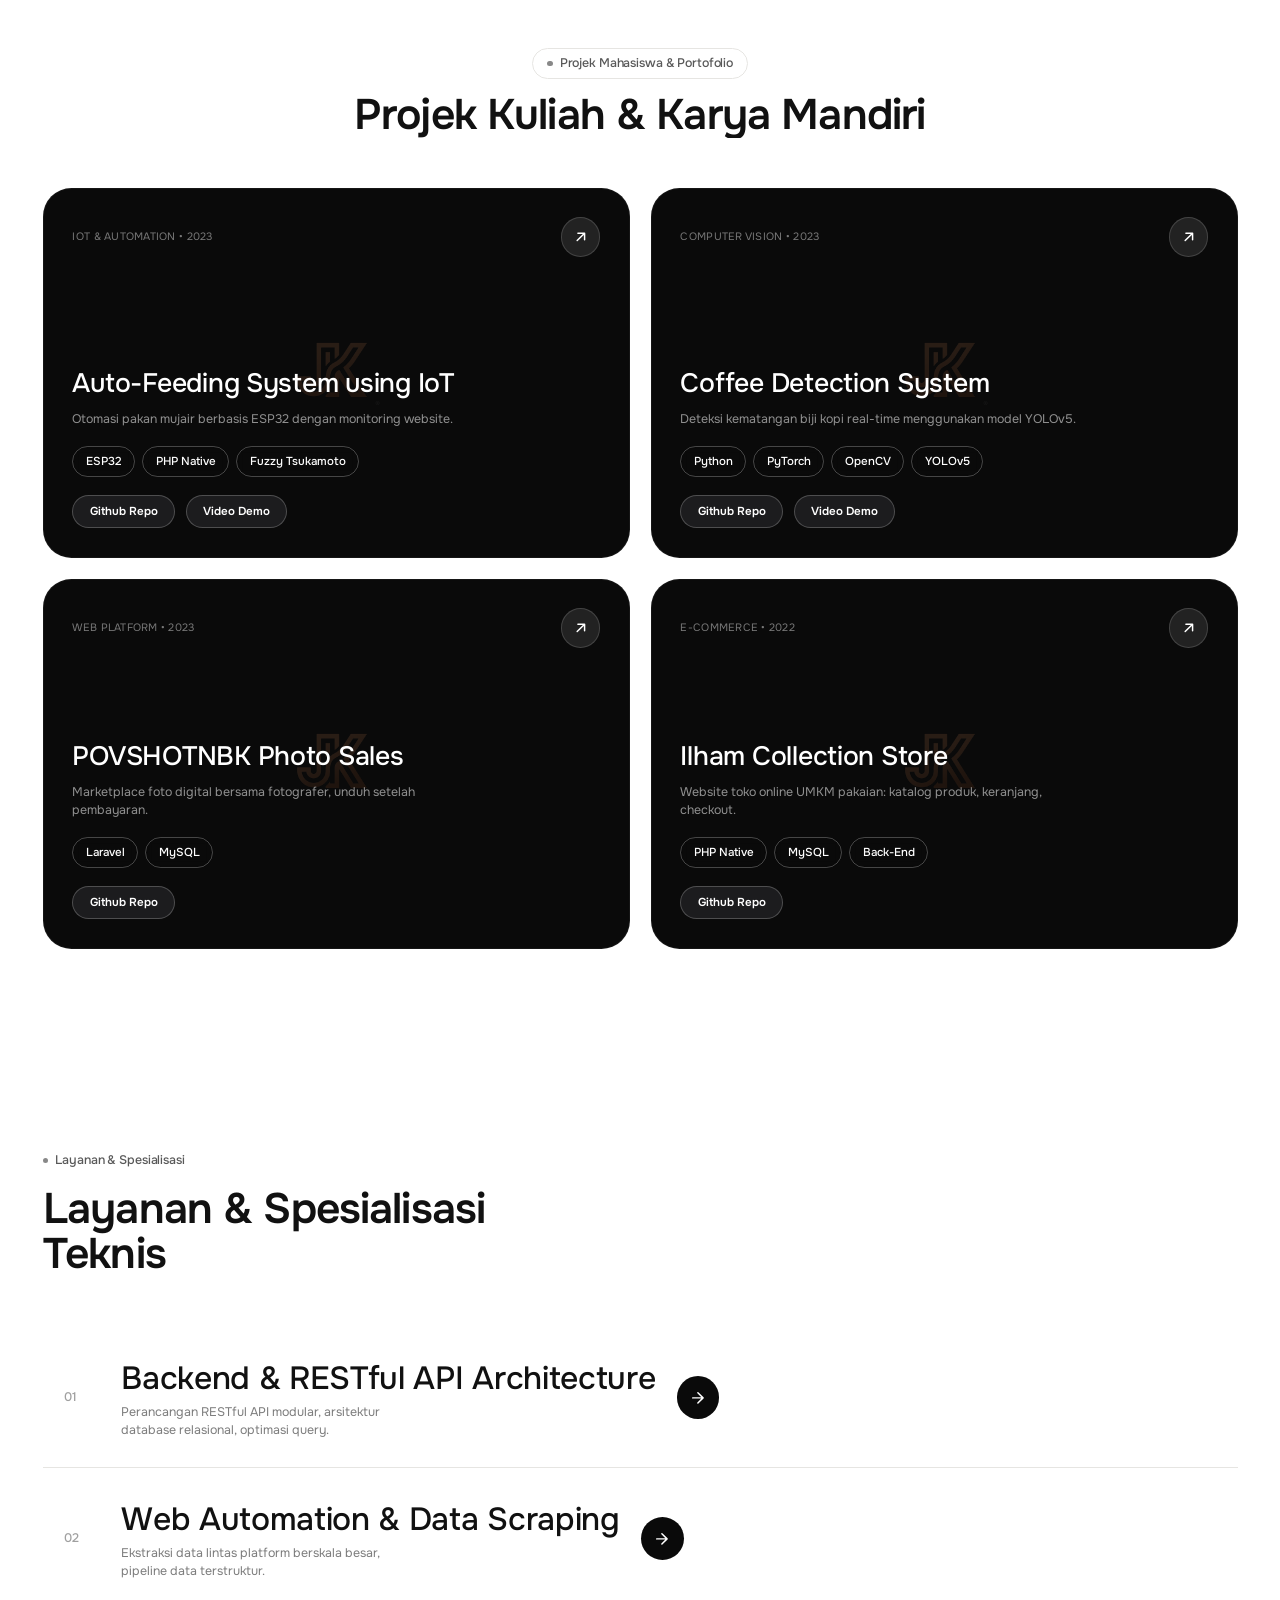
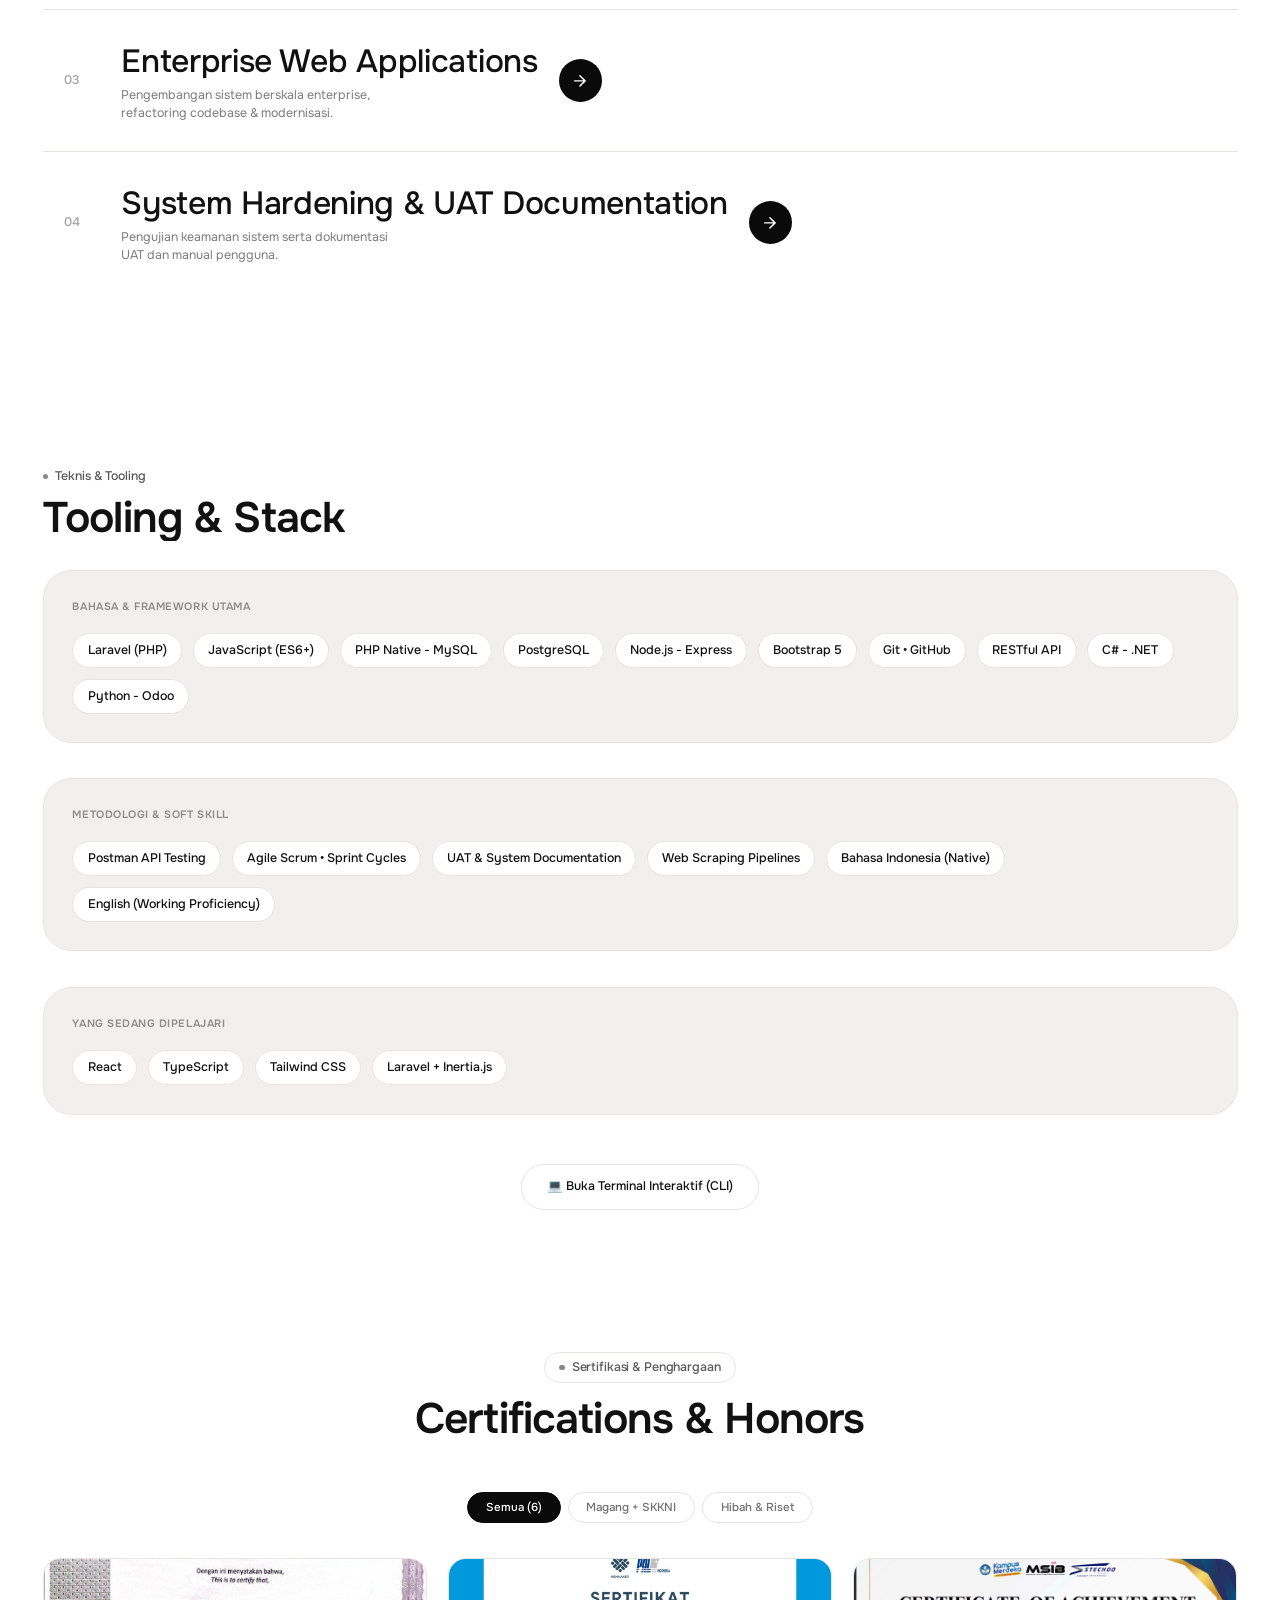
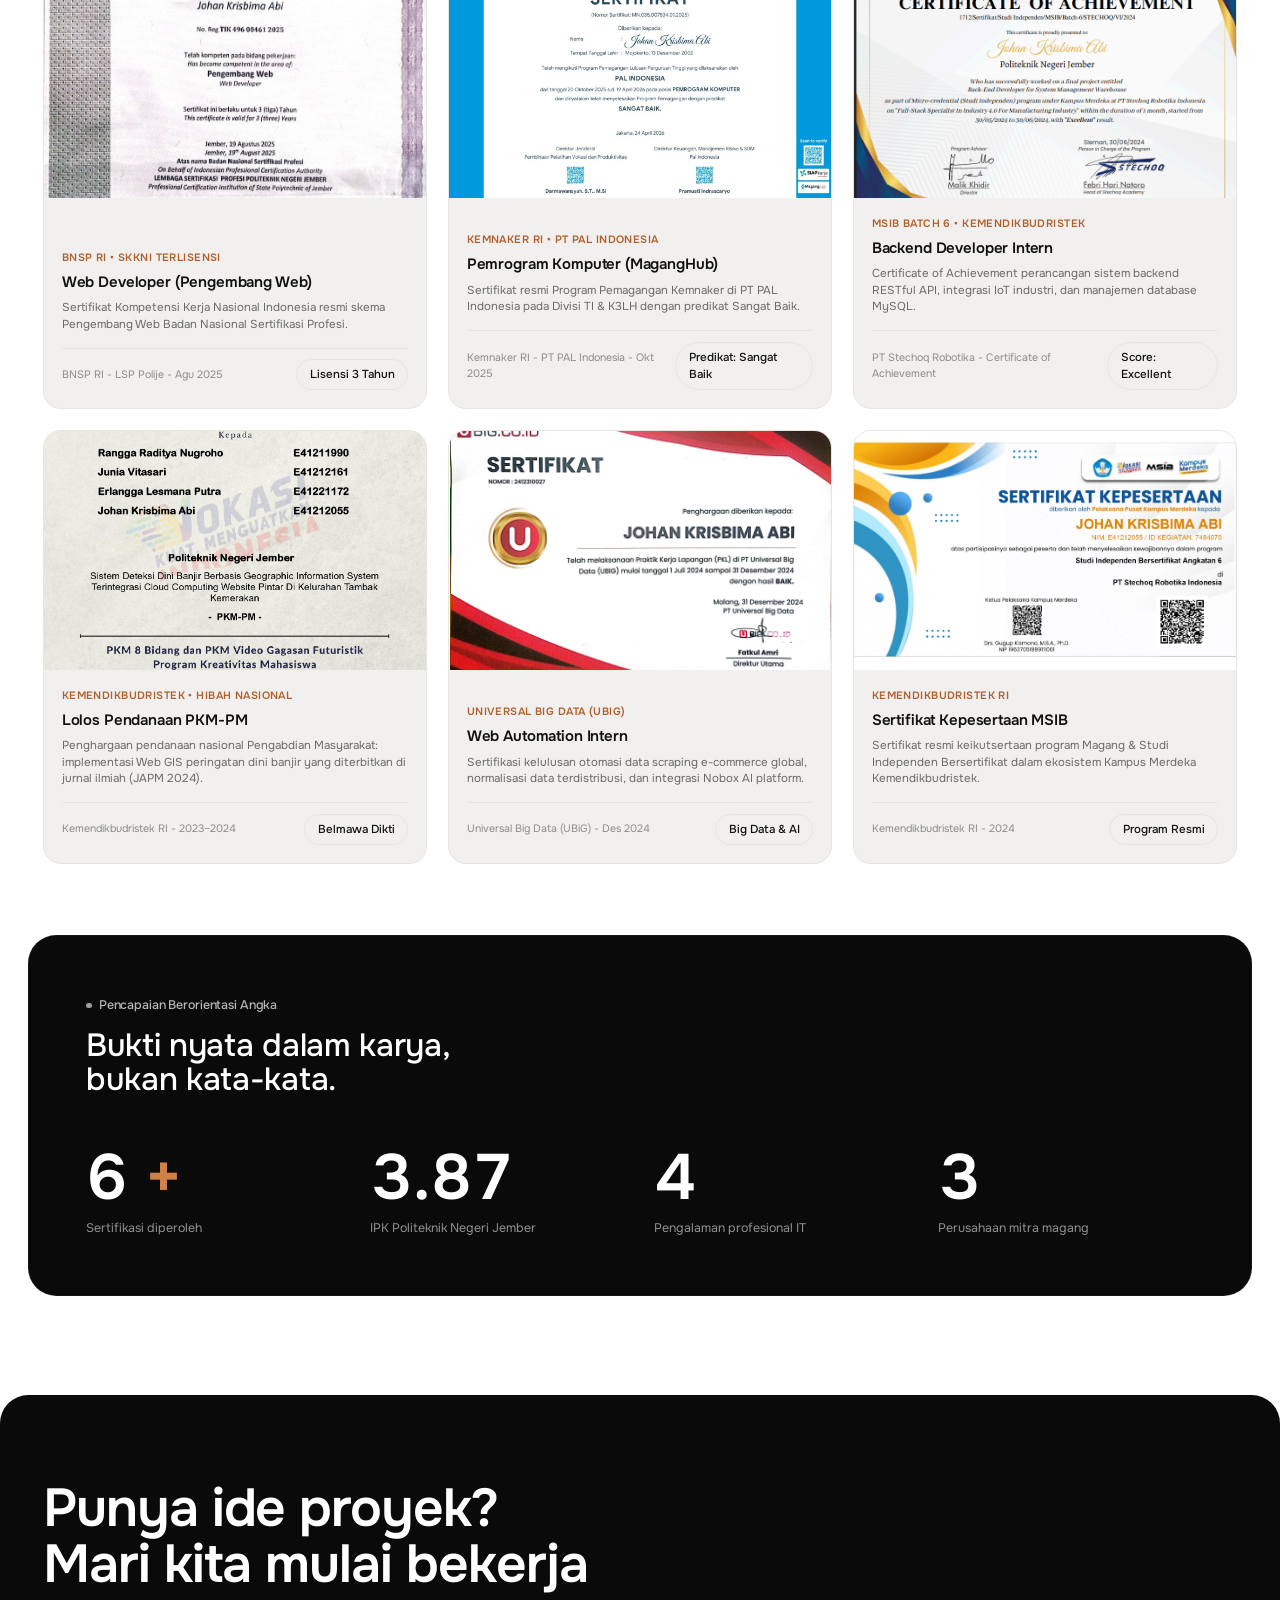
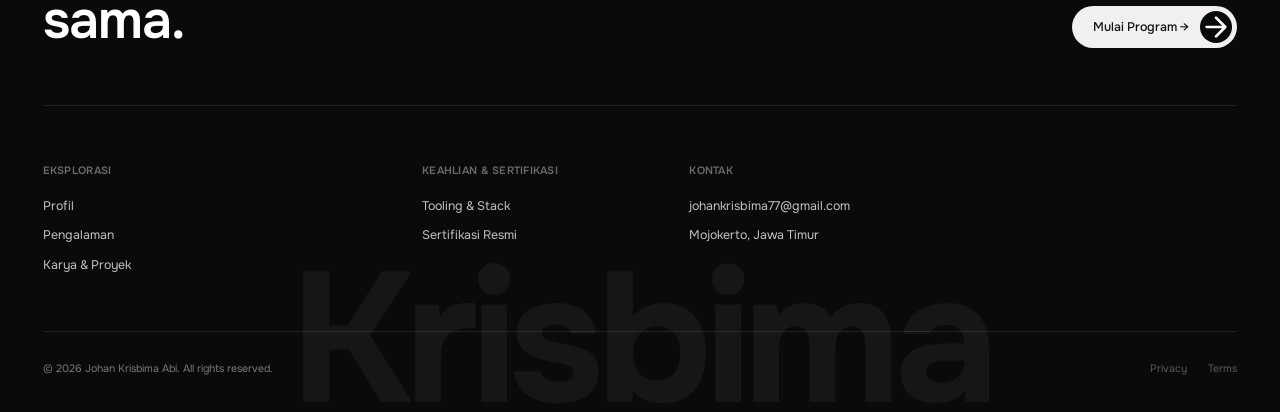
==== commit da34868c: "feat: update CV and portfolio details, including role changes and new skills" ====
--- a/index.html
+++ b/index.html
@@ -494,10 +494,9 @@
 
               <!-- Detailed Bio Narrative -->
               <p style="font-size: 0.9375rem; color: rgba(17, 17, 17, 0.75); line-height: 1.68" id="aboutBioText">
-                Saya Johan Krisbima Abi, lulusan <strong>D4 Teknik Informatika Politeknik Negeri Jember (2025)</strong> dengan pengalaman profesional dalam pengembangan web application melalui program MagangHub yang dilanjutkan dengan
-                kontrak internship di <strong>PT PAL Indonesia</strong>.<br /><br />
-                Memiliki pengalaman dalam mengembangkan dan memelihara aplikasi web, mulai dari analisis kebutuhan, perancangan, implementasi, hingga pengujian dan penyempurnaan sistem. Memiliki kemampuan teknis yang baik, manajemen waktu
-                yang efektif, serta mampu bekerja secara kolaboratif dan adaptif dalam tim. Berorientasi pada solusi, pengembangan berkelanjutan, dan memberikan kontribusi nyata terhadap pencapaian tujuan perusahaan.
+                Saya Johan Krisbima Abi, lulusan <strong>D4 Teknik Informatika Politeknik Negeri Jember</strong> (IPK 3.87) dengan pengalaman magang lebih dari 1 tahun dalam membangun dan merilis aplikasi web berbasis PHP/Laravel dan
+                RESTful API. Selama magang di <strong>PT PAL Indonesia</strong>, menangani siklus pengembangan penuh mulai dari desain database, implementasi, UAT, hingga deployment ke server perusahaan untuk sistem internal dan vendor.
+                Tersertifikasi BNSP Web Developer, memiliki publikasi jurnal ilmiah, dan pernah meraih pendanaan PKM-PM Kemendikbudristek.
               </p>
 
               <!-- 3 Pillars Grid -->
@@ -614,8 +613,8 @@
               <p class="comp-desc" id="band3Desc">Ekstraksi data terotomatisasi, sistem scraping tangguh (Nobox Extractor), penanganan anti-bot, dan normalisasi big data siap olah.</p>
               <div class="comp-tag-row">
                 <span class="comp-pill comp-pill-light">C# .NET</span>
-                <span class="comp-pill comp-pill-light">Python</span>
-                <span class="comp-pill comp-pill-light">Selenium</span>
+                <span class="comp-pill comp-pill-light">Puppeteer Sharp</span>
+                <span class="comp-pill comp-pill-light">Playwright</span>
               </div>
             </div>
 
@@ -657,7 +656,7 @@
             <div class="exp-item-card reveal-fade-up">
               <div class="exp-item-header">
                 <div class="exp-company-group">
-                  <h3 class="exp-role-title">Pemrogram Komputer Contract<span class="exp-desktop-only"> &bull; PT PAL Indonesia</span></h3>
+                  <h3 class="exp-role-title">Pemrogram Komputer Intern<span class="exp-desktop-only"> &bull; PT PAL Indonesia</span></h3>
                   <div class="exp-company-sub">PT PAL Indonesia</div>
                   <span class="exp-company-name">BUMN Galangan Kapal &amp; Rekayasa Pertahanan Nasional</span>
                 </div>
@@ -696,8 +695,10 @@
                 <div style="display: flex; flex-wrap: wrap; gap: 0.5rem">
                   <span class="tag-chip tag-chip-dark">Laravel</span>
                   <span class="tag-chip tag-chip-dark">MySQL</span>
-                  <span class="tag-chip tag-chip-dark">Security Hardening</span>
-                  <span class="tag-chip tag-chip-dark">UAT Documentation</span>
+                  <span class="tag-chip tag-chip-dark">PostgreSql</span>
+                  <span class="tag-chip tag-chip-dark">Bootstrap</span>
+                  <span class="tag-chip tag-chip-dark">Odoo</span>
+                  <span class="tag-chip tag-chip-dark">Documentation</span>
                 </div>
                 <a href="views/detail-pt-pal.html" class="pill-btn pill-dark with-arrow" style="font-size: 0.8125rem">
                   <span>Detail Case Study</span>
@@ -723,7 +724,8 @@
                 <div style="display: flex; flex-wrap: wrap; gap: 0.5rem">
                   <span class="tag-chip tag-chip-dark">C# .NET</span>
                   <span class="tag-chip tag-chip-dark">Web Scraping</span>
-                  <span class="tag-chip tag-chip-dark">Data Normalization</span>
+                  <span class="tag-chip tag-chip-dark">Playwright</span>
+                  <span class="tag-chip tag-chip-dark">Puppeteer Sharp</span>
                 </div>
                 <a href="views/detail-universal-big-data.html" class="pill-btn pill-dark with-arrow" style="font-size: 0.8125rem">
                   <span>Detail Case Study</span>
@@ -857,6 +859,7 @@
                     <span class="tag-chip">Python</span>
                     <span class="tag-chip">PyTorch</span>
                     <span class="tag-chip">OpenCV</span>
+                    <span class="tag-chip">YOLOv5</span>
                   </div>
                   <div class="port-actions-row">
                     <a href="https://github.com/JohanKrisbima/Training-Data-Detection-kopi-with-yolo5" target="_blank" rel="noopener" class="pill-btn no-arrow">Github Repo</a>
@@ -896,7 +899,6 @@
                   <p class="port-desc">Marketplace foto digital bersama fotografer, unduh setelah pembayaran.</p>
                   <div class="port-tags-row">
                     <span class="tag-chip">Laravel</span>
-                    <span class="tag-chip">MidtransAPI</span>
                     <span class="tag-chip">MySQL</span>
                   </div>
                   <div class="port-actions-row">
@@ -1060,17 +1062,8 @@
                 <span class="skill-tech-badge">Bootstrap 5</span>
                 <span class="skill-tech-badge">Git &bull; GitHub</span>
                 <span class="skill-tech-badge">RESTful API</span>
-              </div>
-            </div>
-
-            <!-- Database & Infrastruktur -->
-            <div class="skills-block reveal-fade-up">
-              <div class="skills-block-title" id="skillsLearningLabel">DATABASE &amp; INFRASTRUKTUR</div>
-              <div class="skills-badges-flow">
-                <span class="skill-tech-badge">React</span>
-                <span class="skill-tech-badge">TypeScript</span>
-                <span class="skill-tech-badge">Tailwind CSS</span>
-                <span class="skill-tech-badge">Docker / Containerization</span>
+                <span class="skill-tech-badge">C# - .NET</span>
+                <span class="skill-tech-badge">Python - Odoo</span>
               </div>
             </div>
 
@@ -1084,6 +1077,17 @@
                 <span class="skill-tech-badge">Web Scraping Pipelines</span>
                 <span class="skill-tech-badge">Bahasa Indonesia (Native)</span>
                 <span class="skill-tech-badge">English (Working Proficiency)</span>
+              </div>
+            </div>
+
+            <!-- Yang sedang dipelajari -->
+            <div class="skills-block reveal-fade-up">
+              <div class="skills-block-title" id="skillsLearningLabel">YANG SEDANG DIPELAJARI</div>
+              <div class="skills-badges-flow">
+                <span class="skill-tech-badge">React</span>
+                <span class="skill-tech-badge">TypeScript</span>
+                <span class="skill-tech-badge">Tailwind CSS</span>
+                <span class="skill-tech-badge">Laravel + Inertia.js</span>
               </div>
             </div>
 
--- a/css/style.css
+++ b/css/style.css
@@ -2289,6 +2289,12 @@
 }
 .term-dot-red {
   background: #ff5f56;
+  cursor: pointer;
+  transition: transform 0.2s ease, opacity 0.2s ease;
+}
+.term-dot-red:hover {
+  transform: scale(1.15);
+  opacity: 0.9;
 }
 .term-dot-yellow {
   background: #ffbd2e;
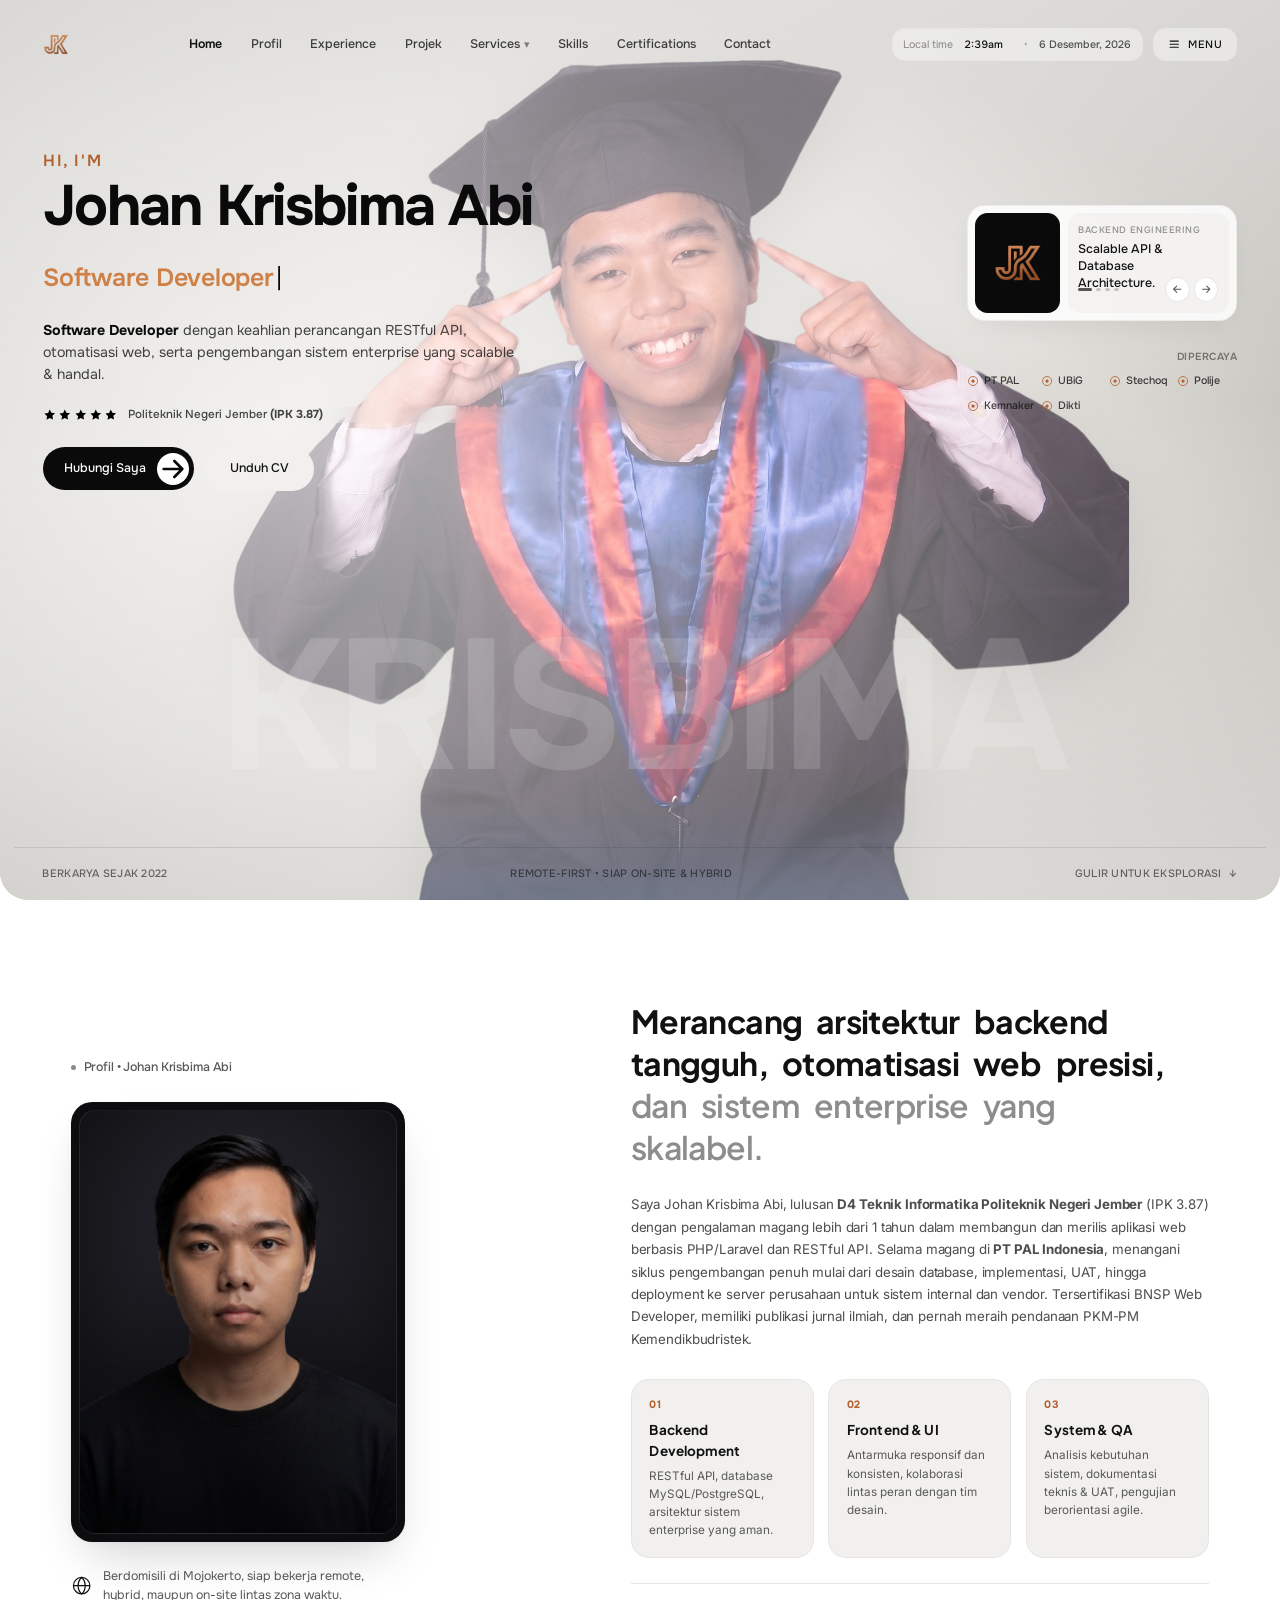
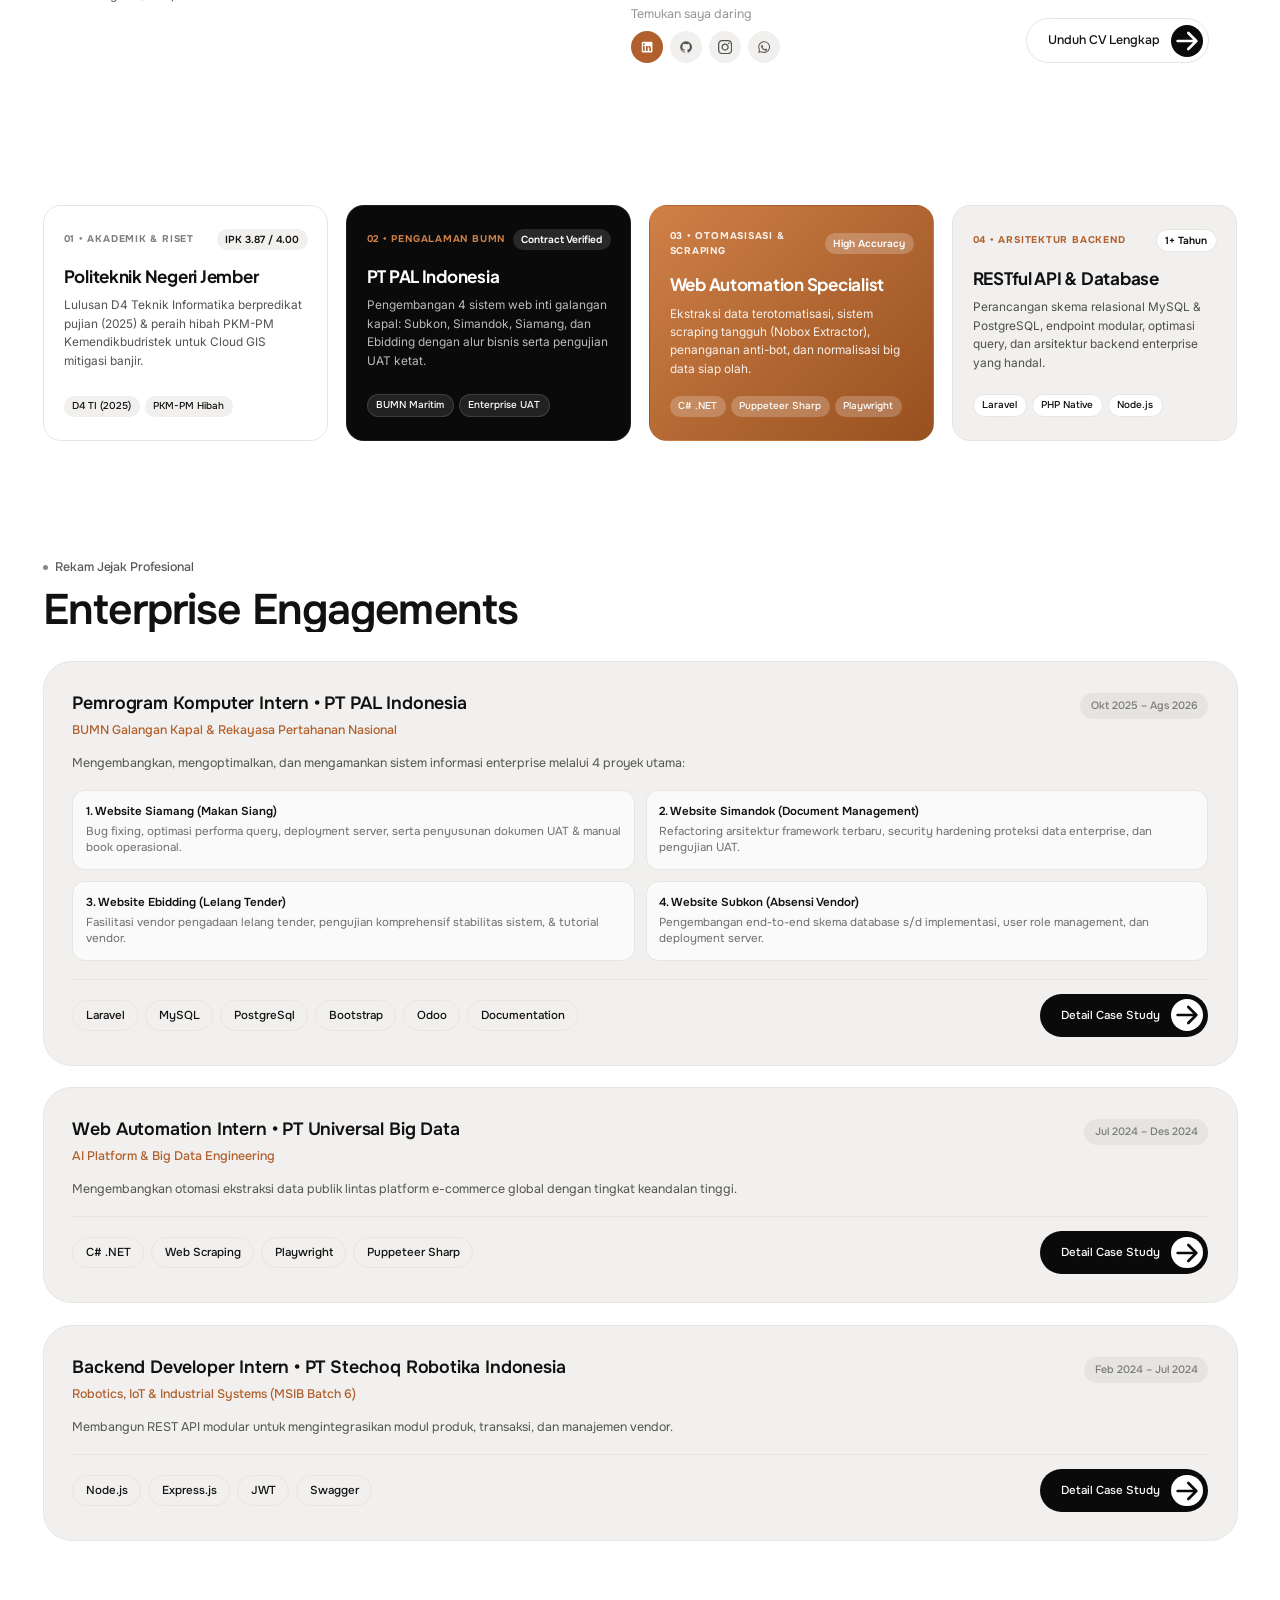
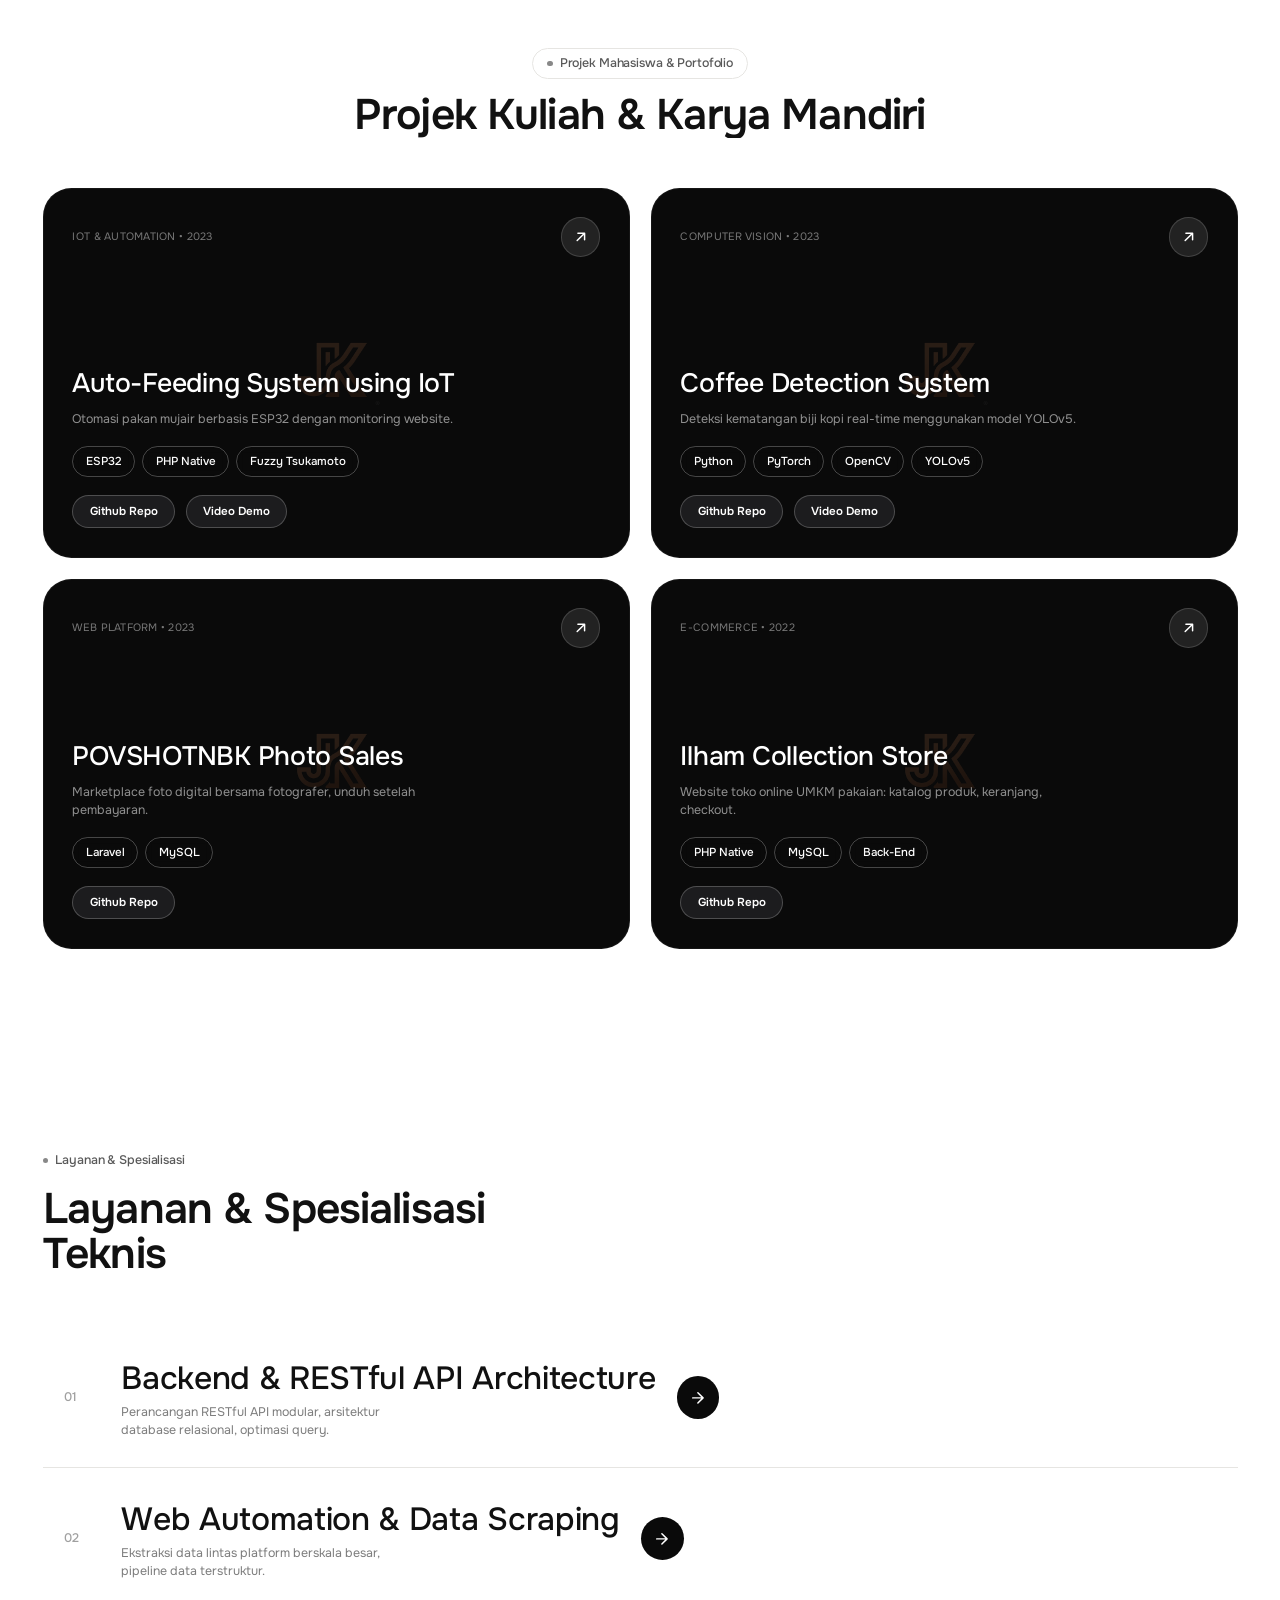
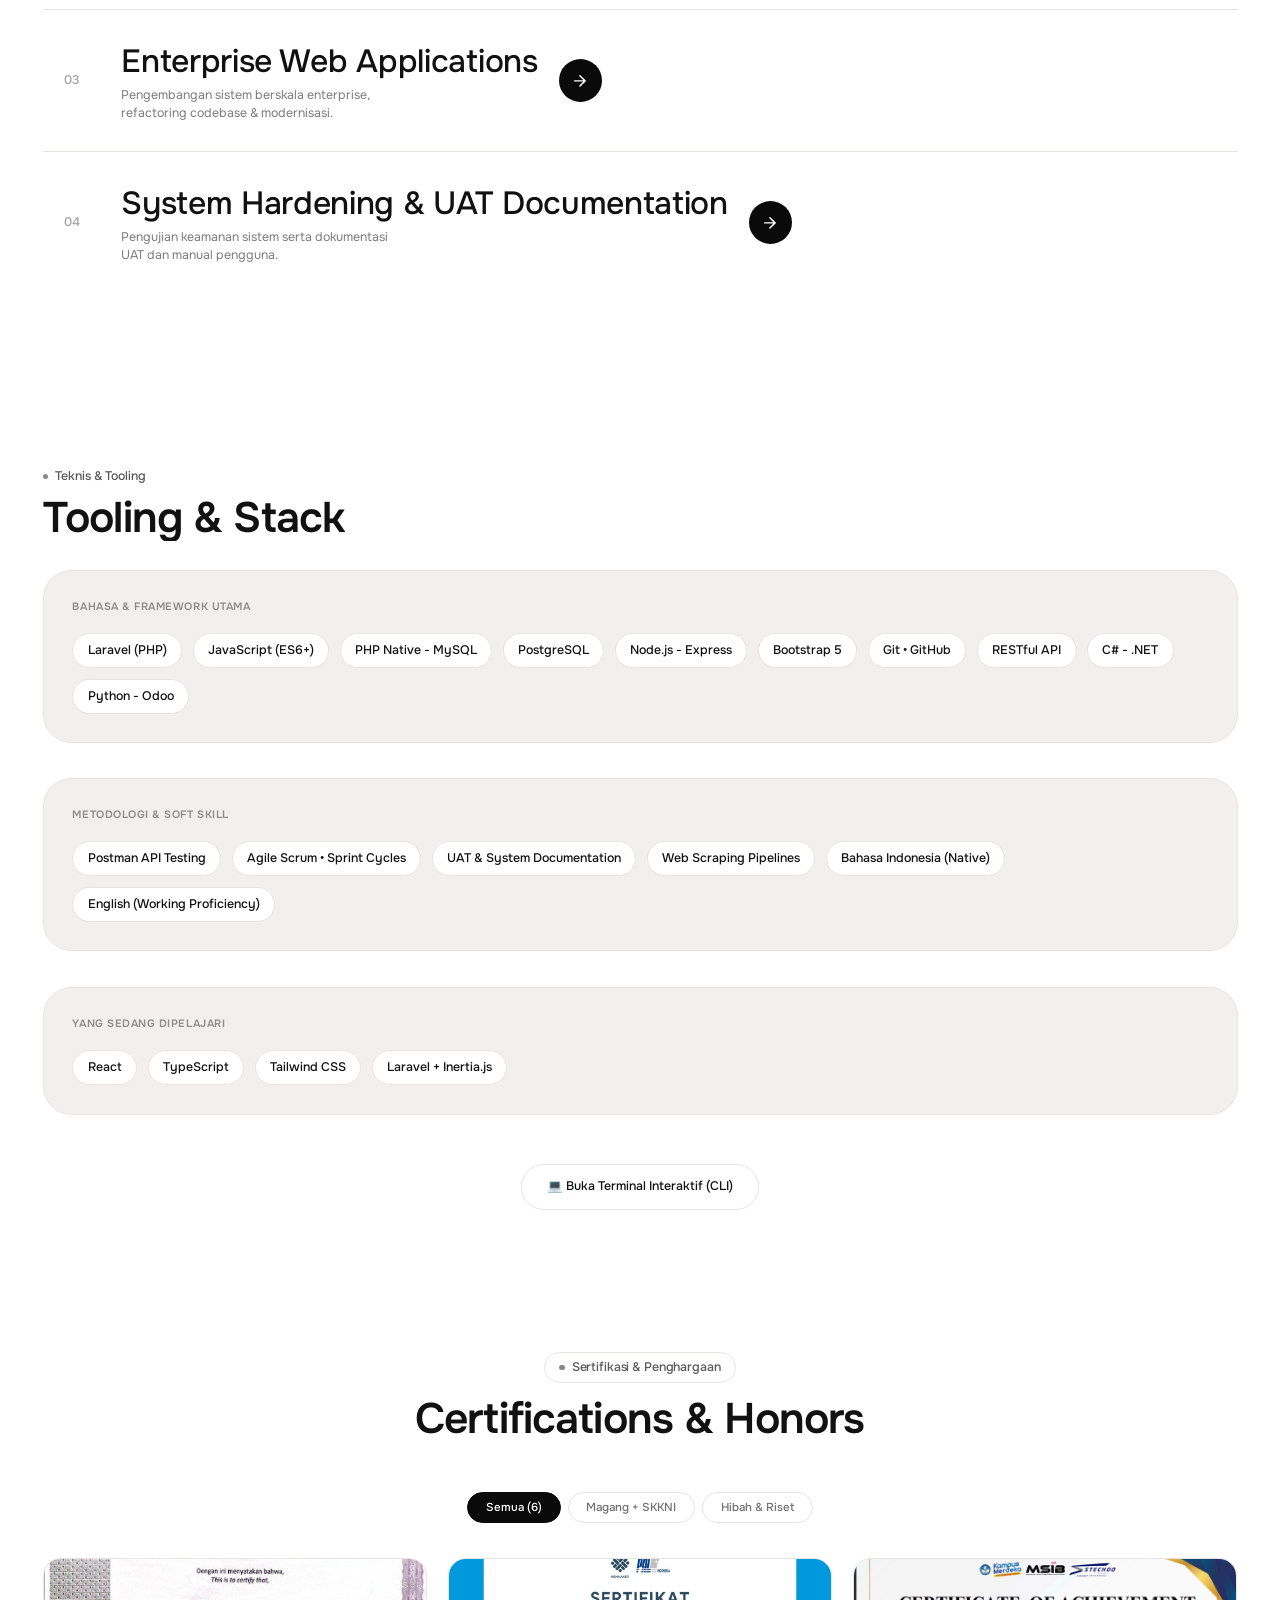
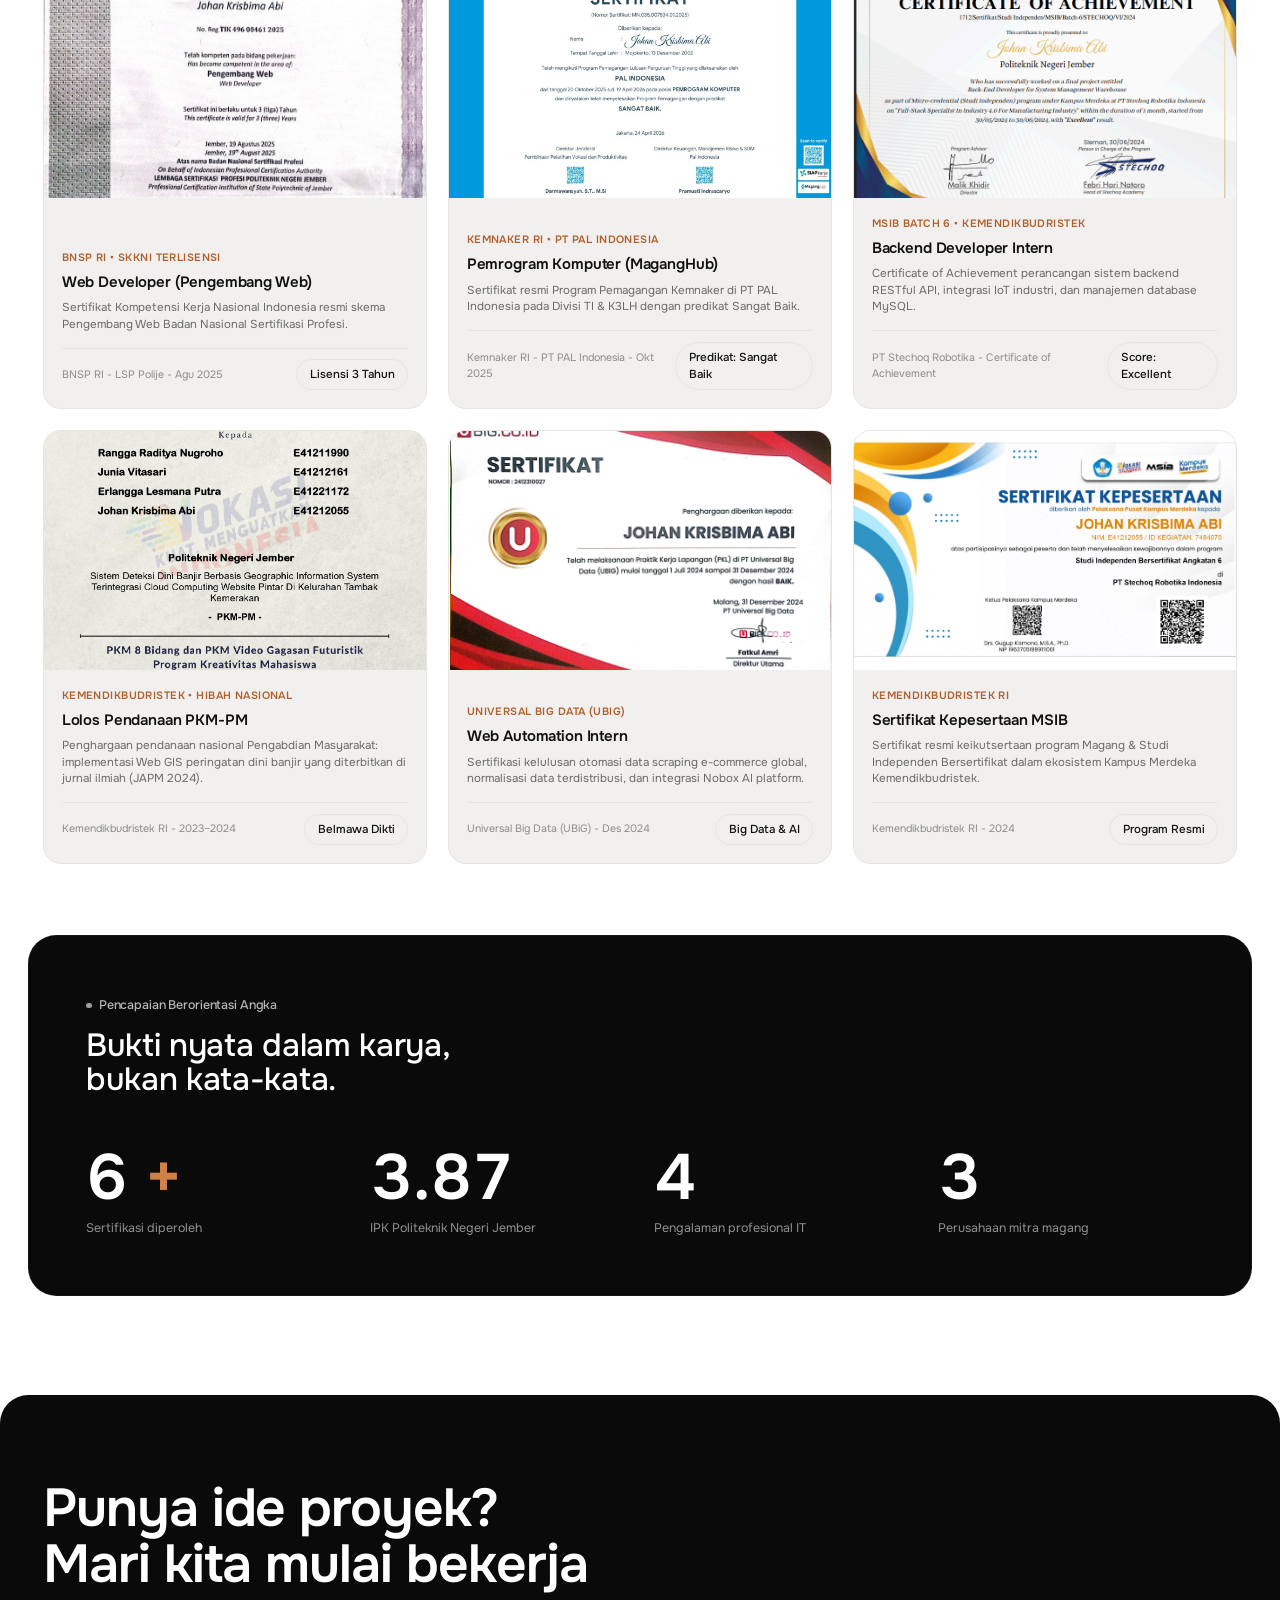
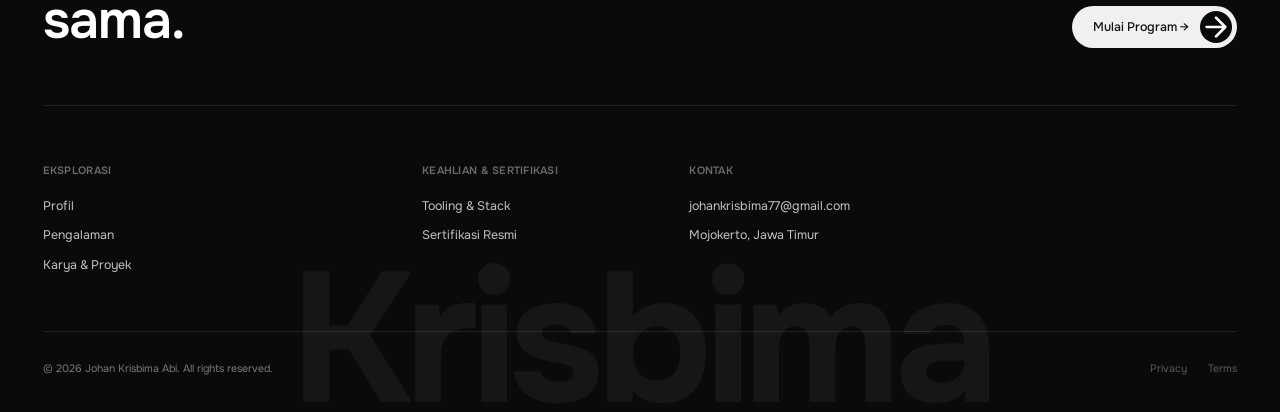
==== commit 219699df: "feat: add page loader, dynamic script, profile asset, and styling for portfolio website" ====
--- a/index.html
+++ b/index.html
@@ -134,24 +134,64 @@
        PAGE LOADER
        ========================================================================== -->
     <div id="pageLoader" role="status" aria-live="polite">
-      <div class="loader-content">
-        <div class="loader-brand">
-          <!-- LogoMark Image -->
+      <!-- Animated Background Ambient Glow Orbs -->
+      <div class="loader-ambient-bg" aria-hidden="true">
+        <div class="loader-glow-orb orb-1"></div>
+        <div class="loader-glow-orb orb-2"></div>
+        <div class="loader-glow-orb orb-3"></div>
+        <div class="loader-grid-overlay"></div>
+      </div>
+
+      <!-- Floating Sparkles / Particles for Meriah & Modern Vibe -->
+      <div class="loader-particles" aria-hidden="true">
+        <span class="particle p1">✦</span>
+        <span class="particle p2">◆</span>
+        <span class="particle p3">✦</span>
+        <span class="particle p4">★</span>
+        <span class="particle p5">◆</span>
+        <span class="particle p6">✦</span>
+      </div>
+
+      <!-- Glassmorphic Central Card -->
+      <div class="loader-card">
+        <!-- Logo with Animated Conic Gradient Ring & Pulse -->
+        <div class="loader-logo-wrapper">
+          <div class="loader-logo-ring"></div>
+          <div class="loader-logo-ring-pulse"></div>
           <span class="brand-logo-frame loader-logo-frame">
             <img src="assets/img/logo.png" alt="Logo Johan Krisbima Abi" class="brand-logo-img" />
           </span>
-          <span>Johan Krisbima Abi</span>
-        </div>
-        <p class="loader-tagline" id="loaderTagline">Bold ideas, shipped with quiet precision.</p>
-      </div>
-
-      <div class="loader-progress-box">
-        <div class="loader-track">
-          <div class="loader-fill" id="loaderFill"></div>
-        </div>
-        <div class="loader-meta-row">
-          <span>Loading</span>
-          <span class="loader-counter" id="loaderCounter">000</span>
+        </div>
+
+        <!-- Brand Name with Shimmer Gradient Text -->
+        <div class="loader-brand-text">
+          <h1 class="loader-title">Johan Krisbima Abi</h1>
+          <div class="loader-badge-pill">
+            <span class="loader-live-dot"></span>
+            <span id="loaderLiveStatus">SOFTWARE DEVELOPER &bull; PORTOFOLIO</span>
+          </div>
+        </div>
+
+        <p class="loader-tagline" id="loaderTagline">
+          Bold ideas, shipped with quiet precision.
+        </p>
+
+        <!-- Modern Glowing Progress Bar -->
+        <div class="loader-progress-box">
+          <div class="loader-track">
+            <div class="loader-fill" id="loaderFill">
+              <span class="loader-fill-glow"></span>
+            </div>
+          </div>
+
+          <div class="loader-meta-row">
+            <div class="loader-status-msg" id="loaderStatusMsg">
+              <span>Menginisialisasi sistem...</span>
+            </div>
+            <div class="loader-counter-wrap">
+              <span class="loader-counter" id="loaderCounter">0</span><span class="loader-percent">%</span>
+            </div>
+          </div>
         </div>
       </div>
     </div>
@@ -169,7 +209,7 @@
             document.documentElement.style.removeProperty("height");
           }, 700);
         }
-      }, 2000);
+      }, 2600);
     </script>
 
     <!-- ==========================================================================
@@ -462,18 +502,21 @@
       <section id="about" aria-label="About studio and developer">
         <div class="shell px-shell">
           <div class="about-grid">
-            <!-- Left: Globe Block -->
+            <!-- Left: Portrait Photo Card Block (Reflecting Image 1 Aesthetic) -->
             <div class="about-globe-block">
-              <!-- Background big Globe SVG -->
-              <svg class="bg-globe-icon" viewBox="0 0 24 24" fill="none" stroke="currentColor" stroke-width="1.4" aria-hidden="true">
-                <circle cx="12" cy="12" r="9.25" />
-                <path d="M12 2.75c2.6 2.3 4 5.8 4 9.25s-1.4 6.95-4 9.25c-2.6-2.3-4-5.8-4-9.25s1.4-6.95 4-9.25zM2.75 12h18.5" />
-              </svg>
-
               <!-- Eyebrow -->
               <div class="eyebrow eyebrow-dark">
                 <span class="eyebrow-dot"></span>
                 <span id="aboutEyebrow">Profil &bull; Johan Krisbima Abi</span>
+              </div>
+
+              <!-- Portrait Photo Card -->
+              <div class="about-portrait-card reveal-fade-up">
+                <div class="about-portrait-frame">
+                  <img src="assets/img/pasFoto_Kaos_Hitam.png" alt="Johan Krisbima Abi - Software Developer" class="about-portrait-img" loading="lazy" />
+                  <!-- Studio lighting subtle gradient overlay -->
+                  <div class="about-portrait-glow" aria-hidden="true"></div>
+                </div>
               </div>
 
               <!-- Bottom Note -->
@@ -482,7 +525,7 @@
                   <circle cx="12" cy="12" r="9.25" />
                   <path d="M12 2.75c2.6 2.3 4 5.8 4 9.25s-1.4 6.95-4 9.25c-2.6-2.3-4-5.8-4-9.25s1.4-6.95 4-9.25zM2.75 12h18.5" />
                 </svg>
-                <span id="aboutSubnote" style="max-width: 18rem">Berdomisili di Mojokerto, siap bekerja remote, hybrid, maupun on-site lintas zona waktu.</span>
+                <span id="aboutSubnote" style="max-width: 20rem">Berdomisili di Mojokerto, siap bekerja remote, hybrid, maupun on-site lintas zona waktu.</span>
               </div>
             </div>
 
--- a/css/style.css
+++ b/css/style.css
@@ -372,7 +372,7 @@
 }
 
 /* ==========================================================================
-   PAGE LOADER
+   PAGE LOADER (DYNAMIC ANIMATED CINEMATIC PRELOADER)
    ========================================================================== */
 #pageLoader {
   position: fixed;
@@ -382,71 +382,299 @@
   flex-direction: column;
   align-items: center;
   justify-content: center;
-  gap: 2rem;
-  background: var(--ink);
+  background: #09090c;
   color: #ffffff;
-  border-radius: 0 0 2rem 2rem;
-  transition: transform 0.75s var(--ease-spring-entrance);
+  overflow: hidden;
+  transition:
+    transform 0.85s cubic-bezier(0.77, 0, 0.175, 1),
+    border-radius 0.85s ease;
   will-change: transform;
 }
 #pageLoader.loader-exit {
   transform: translateY(-100%);
-}
-.loader-content {
+  border-radius: 0 0 3rem 3rem;
+}
+
+/* Ambient Animated Glow Orbs */
+.loader-ambient-bg {
+  position: absolute;
+  inset: 0;
+  overflow: hidden;
+  pointer-events: none;
+}
+.loader-glow-orb {
+  position: absolute;
+  border-radius: 50%;
+  filter: blur(80px);
+  opacity: 0.5;
+  animation: orbFloat 10s ease-in-out infinite alternate;
+}
+.orb-1 {
+  width: 26rem;
+  height: 26rem;
+  background: radial-gradient(circle, rgba(207, 128, 71, 0.65) 0%, rgba(177, 95, 44, 0) 70%);
+  top: 15%;
+  left: 20%;
+  animation-duration: 8s;
+}
+.orb-2 {
+  width: 24rem;
+  height: 24rem;
+  background: radial-gradient(circle, rgba(255, 175, 110, 0.45) 0%, rgba(207, 128, 71, 0) 70%);
+  bottom: 10%;
+  right: 18%;
+  animation-duration: 11s;
+  animation-delay: -3s;
+}
+.orb-3 {
+  width: 22rem;
+  height: 22rem;
+  background: radial-gradient(circle, rgba(140, 80, 220, 0.28) 0%, rgba(0, 0, 0, 0) 70%);
+  top: 45%;
+  right: 28%;
+  animation-duration: 9s;
+  animation-delay: -5s;
+}
+@keyframes orbFloat {
+  0% {
+    transform: translate(0, 0) scale(1);
+  }
+  50% {
+    transform: translate(32px, -24px) scale(1.12);
+  }
+  100% {
+    transform: translate(-28px, 20px) scale(0.94);
+  }
+}
+
+.loader-grid-overlay {
+  position: absolute;
+  inset: 0;
+  background-image: radial-gradient(rgba(255, 255, 255, 0.09) 1px, transparent 1px);
+  background-size: 28px 28px;
+  mask-image: radial-gradient(circle at 50% 50%, black 30%, transparent 80%);
+  -webkit-mask-image: radial-gradient(circle at 50% 50%, black 30%, transparent 80%);
+  opacity: 0.75;
+}
+
+/* Floating Sparkles & Particles ("Meriah" vibe) */
+.loader-particles {
+  position: absolute;
+  inset: 0;
+  pointer-events: none;
+}
+.particle {
+  position: absolute;
+  color: rgba(255, 210, 160, 0.65);
+  font-size: 0.95rem;
+  animation: sparkleDrift 6s infinite ease-in-out;
+  user-select: none;
+}
+.p1 { top: 22%; left: 26%; animation-delay: 0s; font-size: 1.15rem; }
+.p2 { top: 30%; right: 24%; animation-delay: 1.2s; font-size: 0.85rem; color: rgba(207, 128, 71, 0.8); }
+.p3 { bottom: 25%; left: 22%; animation-delay: 2.5s; font-size: 1.25rem; }
+.p4 { bottom: 32%; right: 20%; animation-delay: 3.8s; font-size: 0.8rem; color: #ffca85; }
+.p5 { top: 58%; left: 16%; animation-delay: 1.8s; font-size: 0.95rem; }
+.p6 { top: 16%; right: 32%; animation-delay: 4.5s; font-size: 1.05rem; color: rgba(255, 220, 180, 0.85); }
+
+@keyframes sparkleDrift {
+  0% {
+    opacity: 0;
+    transform: translateY(12px) scale(0.6) rotate(0deg);
+  }
+  30% {
+    opacity: 0.85;
+    transform: translateY(-8px) scale(1.2) rotate(45deg);
+  }
+  70% {
+    opacity: 0.95;
+    transform: translateY(-22px) scale(1) rotate(90deg);
+  }
+  100% {
+    opacity: 0;
+    transform: translateY(-36px) scale(0.6) rotate(135deg);
+  }
+}
+
+/* Loader Central Card Container */
+.loader-card {
+  position: relative;
+  z-index: 10;
   display: flex;
   flex-direction: column;
   align-items: center;
+  text-align: center;
   gap: 1.25rem;
-  text-align: center;
-  transition:
-    opacity 0.5s ease,
-    transform 0.5s ease;
-}
-.loader-exit .loader-content {
-  opacity: 0;
-  transform: translateY(-12px);
-}
-.loader-brand {
+  padding: 2.25rem 2rem;
+  border-radius: 2rem;
+  background: rgba(18, 18, 22, 0.65);
+  backdrop-filter: blur(24px);
+  -webkit-backdrop-filter: blur(24px);
+  border: 1px solid rgba(255, 255, 255, 0.1);
+  box-shadow:
+    0 24px 60px -12px rgba(0, 0, 0, 0.55),
+    0 0 45px rgba(207, 128, 71, 0.18);
+  animation: cardEntrance 0.8s var(--ease-spring-entrance) forwards;
+}
+@media (max-width: 640px) {
+  .loader-card {
+    padding: 1.75rem 1.25rem;
+    gap: 1rem;
+    margin-inline: 1rem;
+  }
+}
+@keyframes cardEntrance {
+  0% {
+    opacity: 0;
+    transform: translateY(24px) scale(0.95);
+  }
+  100% {
+    opacity: 1;
+    transform: translateY(0) scale(1);
+  }
+}
+
+/* Animated Logo Ring with Pulse */
+.loader-logo-wrapper {
+  position: relative;
+  width: 4.5rem;
+  height: 4.5rem;
+  display: grid;
+  place-items: center;
+  margin-bottom: 0.25rem;
+}
+.loader-logo-ring {
+  position: absolute;
+  inset: -4px;
+  border-radius: 50%;
+  background: conic-gradient(from 0deg, transparent, #cf8047, #ff9e58, transparent 75%);
+  animation: ringSpin 3s linear infinite;
+}
+@keyframes ringSpin {
+  100% {
+    transform: rotate(360deg);
+  }
+}
+.loader-logo-ring-pulse {
+  position: absolute;
+  inset: -12px;
+  border-radius: 50%;
+  border: 1px solid rgba(207, 128, 71, 0.45);
+  animation: ringPulse 2.2s ease-out infinite;
+}
+@keyframes ringPulse {
+  0% {
+    transform: scale(0.85);
+    opacity: 0.8;
+  }
+  100% {
+    transform: scale(1.38);
+    opacity: 0;
+  }
+}
+.loader-logo-frame {
+  position: relative;
+  z-index: 2;
+  width: 3.5rem;
+  height: 3.5rem;
+  border-radius: 1rem;
+  background: #0f0f13;
+  border: 1px solid rgba(255, 255, 255, 0.15);
+  display: flex;
+  align-items: center;
+  justify-content: center;
+  box-shadow: 0 8px 24px rgba(0, 0, 0, 0.4);
+  animation: logoFloat 4s ease-in-out infinite alternate;
+}
+@keyframes logoFloat {
+  0% {
+    transform: translateY(-2px);
+  }
+  100% {
+    transform: translateY(3px);
+  }
+}
+
+/* Shimmering Title & Pill Badge */
+.loader-brand-text {
+  display: flex;
+  flex-direction: column;
+  align-items: center;
+  gap: 0.5rem;
+}
+.loader-title {
+  font-size: 1.65rem;
+  font-weight: 700;
+  letter-spacing: -0.02em;
+  background: linear-gradient(90deg, #ffffff 0%, #ffcfab 35%, #ffffff 70%);
+  background-size: 200% auto;
+  -webkit-background-clip: text;
+  -webkit-text-fill-color: transparent;
+  animation: textShimmer 3.5s linear infinite;
+}
+@media (min-width: 640px) {
+  .loader-title {
+    font-size: 2rem;
+  }
+}
+@keyframes textShimmer {
+  to {
+    background-position: 200% center;
+  }
+}
+
+.loader-badge-pill {
   display: inline-flex;
   align-items: center;
-  gap: 0.625rem;
+  gap: 0.45rem;
+  background: rgba(255, 255, 255, 0.06);
+  border: 1px solid rgba(255, 255, 255, 0.12);
+  padding: 0.25rem 0.75rem;
+  border-radius: 9999px;
+  font-size: 0.6875rem;
   font-weight: 600;
-  font-size: 1.5rem;
-  letter-spacing: -0.01em;
-}
-@media (min-width: 640px) {
-  .loader-brand {
-    font-size: 1.875rem;
-  }
-}
-.loader-brand svg {
-  width: 1.875rem;
-  height: 1.875rem;
-  color: var(--accent-from);
-}
-.loader-logo-frame {
-  width: 2.25rem;
-  height: 2.25rem;
-  border-radius: 0.5rem;
-}
+  letter-spacing: 0.08em;
+  color: rgba(255, 255, 255, 0.8);
+  text-transform: uppercase;
+}
+.loader-live-dot {
+  width: 0.45rem;
+  height: 0.45rem;
+  border-radius: 50%;
+  background: #10b981;
+  box-shadow: 0 0 8px #10b981;
+  animation: liveDotBlink 1.5s infinite;
+}
+@keyframes liveDotBlink {
+  0%, 100% { opacity: 1; transform: scale(1); }
+  50% { opacity: 0.4; transform: scale(0.85); }
+}
+
 .loader-tagline {
-  max-width: 26ch;
+  max-width: 28ch;
   font-size: 0.875rem;
-  color: rgba(255, 255, 255, 0.55);
-  line-height: 1.4;
-}
+  color: rgba(255, 255, 255, 0.6);
+  line-height: 1.45;
+  margin-top: -0.25rem;
+}
+
+/* Modern Glowing Progress Bar */
 .loader-progress-box {
-  width: min(22rem, 72vw);
+  width: min(24rem, 80vw);
   display: flex;
   flex-direction: column;
-  gap: 0.75rem;
+  gap: 0.65rem;
+  margin-top: 0.5rem;
 }
 .loader-track {
   width: 100%;
-  height: 1px;
-  background: rgba(255, 255, 255, 0.15);
+  height: 6px;
+  background: rgba(255, 255, 255, 0.08);
+  border: 1px solid rgba(255, 255, 255, 0.12);
+  border-radius: 9999px;
   position: relative;
   overflow: hidden;
+  box-shadow: inset 0 1px 3px rgba(0, 0, 0, 0.3);
 }
 .loader-fill {
   position: absolute;
@@ -454,34 +682,73 @@
   left: 0;
   height: 100%;
   width: 0%;
-  background: var(--accent-from);
-  transition: width 0.08s ease-out;
-}
+  background: linear-gradient(90deg, #97501f 0%, #cf8047 50%, #ffbe7b 100%);
+  border-radius: 9999px;
+  transition: width 0.06s ease-out;
+  box-shadow: 0 0 14px rgba(207, 128, 71, 0.8);
+}
+.loader-fill-glow {
+  position: absolute;
+  right: 0;
+  top: 50%;
+  transform: translateY(-50%);
+  width: 10px;
+  height: 10px;
+  border-radius: 50%;
+  background: #ffffff;
+  box-shadow: 0 0 12px #ffbe7b, 0 0 20px #cf8047;
+}
+
 .loader-meta-row {
   display: flex;
   justify-content: space-between;
+  align-items: center;
   font-size: 0.75rem;
   font-weight: 500;
-  text-transform: uppercase;
-  letter-spacing: 0.05em;
-  color: rgba(255, 255, 255, 0.45);
+  color: rgba(255, 255, 255, 0.6);
+}
+.loader-status-msg {
+  font-size: 0.75rem;
+  color: rgba(255, 255, 255, 0.65);
+  font-weight: 400;
+  letter-spacing: 0.01em;
+  transition: opacity 0.25s ease;
+}
+.loader-counter-wrap {
+  display: inline-flex;
+  align-items: baseline;
+  gap: 1px;
+  font-family: inherit;
+  font-weight: 600;
+  color: #ffca9b;
+  font-variant-numeric: tabular-nums;
+  font-size: 0.875rem;
 }
 .loader-counter {
-  color: rgba(255, 255, 255, 0.85);
-  font-variant-numeric: tabular-nums;
+  font-size: 0.95rem;
+}
+.loader-percent {
+  font-size: 0.75rem;
+  opacity: 0.8;
 }
 
 /* ==========================================================================
    HEADER (FIXED OVERLAY)
    ========================================================================== */
 #siteHeader {
-  position: absolute;
+  position: fixed;
   inset-inline: 0;
   top: 0;
-  z-index: 50;
+  z-index: 100;
+  width: 100%;
   opacity: 0;
   transform: translateY(-14px);
   transition:
+    background 0.35s ease,
+    border-color 0.35s ease,
+    box-shadow 0.35s ease,
+    backdrop-filter 0.35s ease,
+    -webkit-backdrop-filter 0.35s ease,
     opacity 0.7s var(--ease-spring-entrance),
     transform 0.7s var(--ease-spring-entrance);
 }
@@ -489,17 +756,46 @@
   opacity: 1;
   transform: translateY(0);
 }
+
+/* Scrolled Floating State (Frosted Glass / Glassmorphism) */
+#siteHeader.header-scrolled {
+  background: rgba(255, 255, 255, 0.86);
+  backdrop-filter: blur(18px) saturate(180%);
+  -webkit-backdrop-filter: blur(18px) saturate(180%);
+  border-bottom: 1px solid rgba(230, 229, 226, 0.85);
+  box-shadow: 0 4px 24px -2px rgba(10, 10, 10, 0.06);
+}
+
 .header-inner {
   display: flex;
   align-items: center;
   justify-content: space-between;
   gap: 1.5rem;
   padding: 1.25rem 1.25rem;
+  transition: padding 0.3s ease;
 }
 @media (min-width: 640px) {
   .header-inner {
     padding: 2rem 2rem;
   }
+}
+#siteHeader.header-scrolled .header-inner {
+  padding: 0.875rem 1.25rem;
+}
+@media (min-width: 640px) {
+  #siteHeader.header-scrolled .header-inner {
+    padding: 1rem 2rem;
+  }
+}
+#siteHeader.header-scrolled .clock-chip,
+#siteHeader.header-scrolled .header-btn {
+  background: rgba(255, 255, 255, 0.7);
+  border-color: rgba(230, 229, 226, 0.95);
+}
+
+/* Section scroll offset for fixed header */
+section[id] {
+  scroll-margin-top: 5.5rem;
 }
 .brand-btn {
   display: inline-flex;
@@ -1377,40 +1673,122 @@
   }
 }
 
+/* ==========================================================================
+   ABOUT PORTRAIT CARD (MATCHING REFERENCE AESTHETIC)
+   ========================================================================== */
 .about-globe-block {
   position: relative;
-  min-height: 16rem;
   display: flex;
   flex-direction: column;
-  justify-content: space-between;
+  justify-content: flex-start;
+  align-items: flex-start;
+  gap: 1.5rem;
 }
 @media (min-width: 1024px) {
   .about-globe-block {
-    min-height: 22rem;
-  }
-}
-.bg-globe-icon {
+    gap: 1.75rem;
+  }
+}
+
+.about-portrait-card {
+  position: relative;
+  width: 100%;
+  max-width: 23.5rem;
+  border-radius: 1.5rem;
+  padding: 0.5rem;
+  background: #0d0d10;
+  border: 1px solid rgba(17, 17, 17, 0.12);
+  box-shadow:
+    0 24px 50px -16px rgba(10, 10, 12, 0.2),
+    0 2px 8px rgba(0, 0, 0, 0.04);
+  transition:
+    transform 0.45s var(--ease-spring-snappy),
+    box-shadow 0.45s ease;
+}
+.about-portrait-card:hover {
+  transform: translateY(-6px);
+  box-shadow:
+    0 32px 64px -18px rgba(10, 10, 12, 0.28),
+    0 4px 14px rgba(0, 0, 0, 0.08);
+}
+
+.about-portrait-frame {
+  position: relative;
+  width: 100%;
+  aspect-ratio: 3 / 4;
+  border-radius: 1.15rem;
+  overflow: hidden;
+  background: radial-gradient(circle at 50% 28%, #282830 0%, #131317 55%, #08080a 100%);
+  border: 1px solid rgba(255, 255, 255, 0.08);
+  display: flex;
+  align-items: flex-end;
+  justify-content: center;
+}
+
+.about-portrait-img {
+  width: 100%;
+  height: 100%;
+  object-fit: cover;
+  object-position: center 8%;
+  display: block;
+  filter: contrast(1.03) brightness(0.98);
+  transition:
+    transform 0.6s var(--ease-spring-gentle),
+    filter 0.4s ease;
+}
+.about-portrait-card:hover .about-portrait-img {
+  transform: scale(1.035);
+  filter: contrast(1.05) brightness(1.02);
+}
+
+.about-portrait-glow {
   position: absolute;
-  left: -1rem;
-  top: 50%;
-  transform: translateY(-50%);
-  font-size: 12rem;
-  width: 14rem;
-  height: 14rem;
-  color: rgba(17, 17, 17, 0.08);
+  inset: 0;
   pointer-events: none;
-}
-@media (min-width: 640px) {
-  .bg-globe-icon {
-    width: 18rem;
-    height: 18rem;
-  }
-}
-@media (min-width: 1024px) {
-  .bg-globe-icon {
-    left: -1.5rem;
-    width: 22rem;
-    height: 22rem;
+  background:
+    radial-gradient(ellipse at 50% 100%, rgba(0, 0, 0, 0.45) 0%, transparent 60%),
+    linear-gradient(to top, rgba(8, 8, 10, 0.35) 0%, transparent 40%);
+  border-radius: inherit;
+}
+
+.about-portrait-badge {
+  position: absolute;
+  bottom: 1rem;
+  left: 1rem;
+  display: inline-flex;
+  align-items: center;
+  gap: 0.5rem;
+  background: rgba(14, 14, 18, 0.85);
+  backdrop-filter: blur(12px) saturate(180%);
+  -webkit-backdrop-filter: blur(12px) saturate(180%);
+  color: #ffffff;
+  padding: 0.4rem 0.85rem;
+  border-radius: 9999px;
+  font-size: 0.75rem;
+  font-weight: 500;
+  letter-spacing: 0.015em;
+  border: 1px solid rgba(255, 255, 255, 0.15);
+  z-index: 2;
+  box-shadow: 0 4px 16px rgba(0, 0, 0, 0.35);
+}
+
+.status-pulse-dot {
+  width: 0.5rem;
+  height: 0.5rem;
+  border-radius: 50%;
+  background: #10b981;
+  box-shadow: 0 0 8px #10b981;
+  animation: pulseEmerald 2s infinite;
+}
+@keyframes pulseEmerald {
+  0% {
+    box-shadow: 0 0 0 0 rgba(16, 185, 129, 0.7);
+  }
+  70% {
+    box-shadow: 0 0 0 7px rgba(16, 185, 129, 0);
+  }
+  100% {
+    box-shadow: 0 0 0 0 rgba(16, 185, 129, 0);
   }
 }
 .about-bottom-note {
@@ -3158,17 +3536,29 @@
 
   /* 1. Header */
   #siteHeader {
-    position: absolute;
+    position: fixed;
     top: 0;
     left: 0;
     right: 0;
-    z-index: 50;
+    width: 100%;
+    z-index: 100;
+  }
+  #siteHeader.header-scrolled {
+    background: rgba(255, 255, 255, 0.92);
+    backdrop-filter: blur(18px) saturate(180%);
+    -webkit-backdrop-filter: blur(18px) saturate(180%);
+    border-bottom: 1px solid rgba(230, 229, 226, 0.9);
+    box-shadow: 0 4px 20px -2px rgba(0, 0, 0, 0.08);
   }
   .header-inner {
     padding: 1rem 1.25rem;
     display: flex;
     justify-content: space-between;
     align-items: center;
+    transition: padding 0.3s ease;
+  }
+  #siteHeader.header-scrolled .header-inner {
+    padding: 0.75rem 1.25rem;
   }
   .brand-btn {
     font-size: 1.15rem;
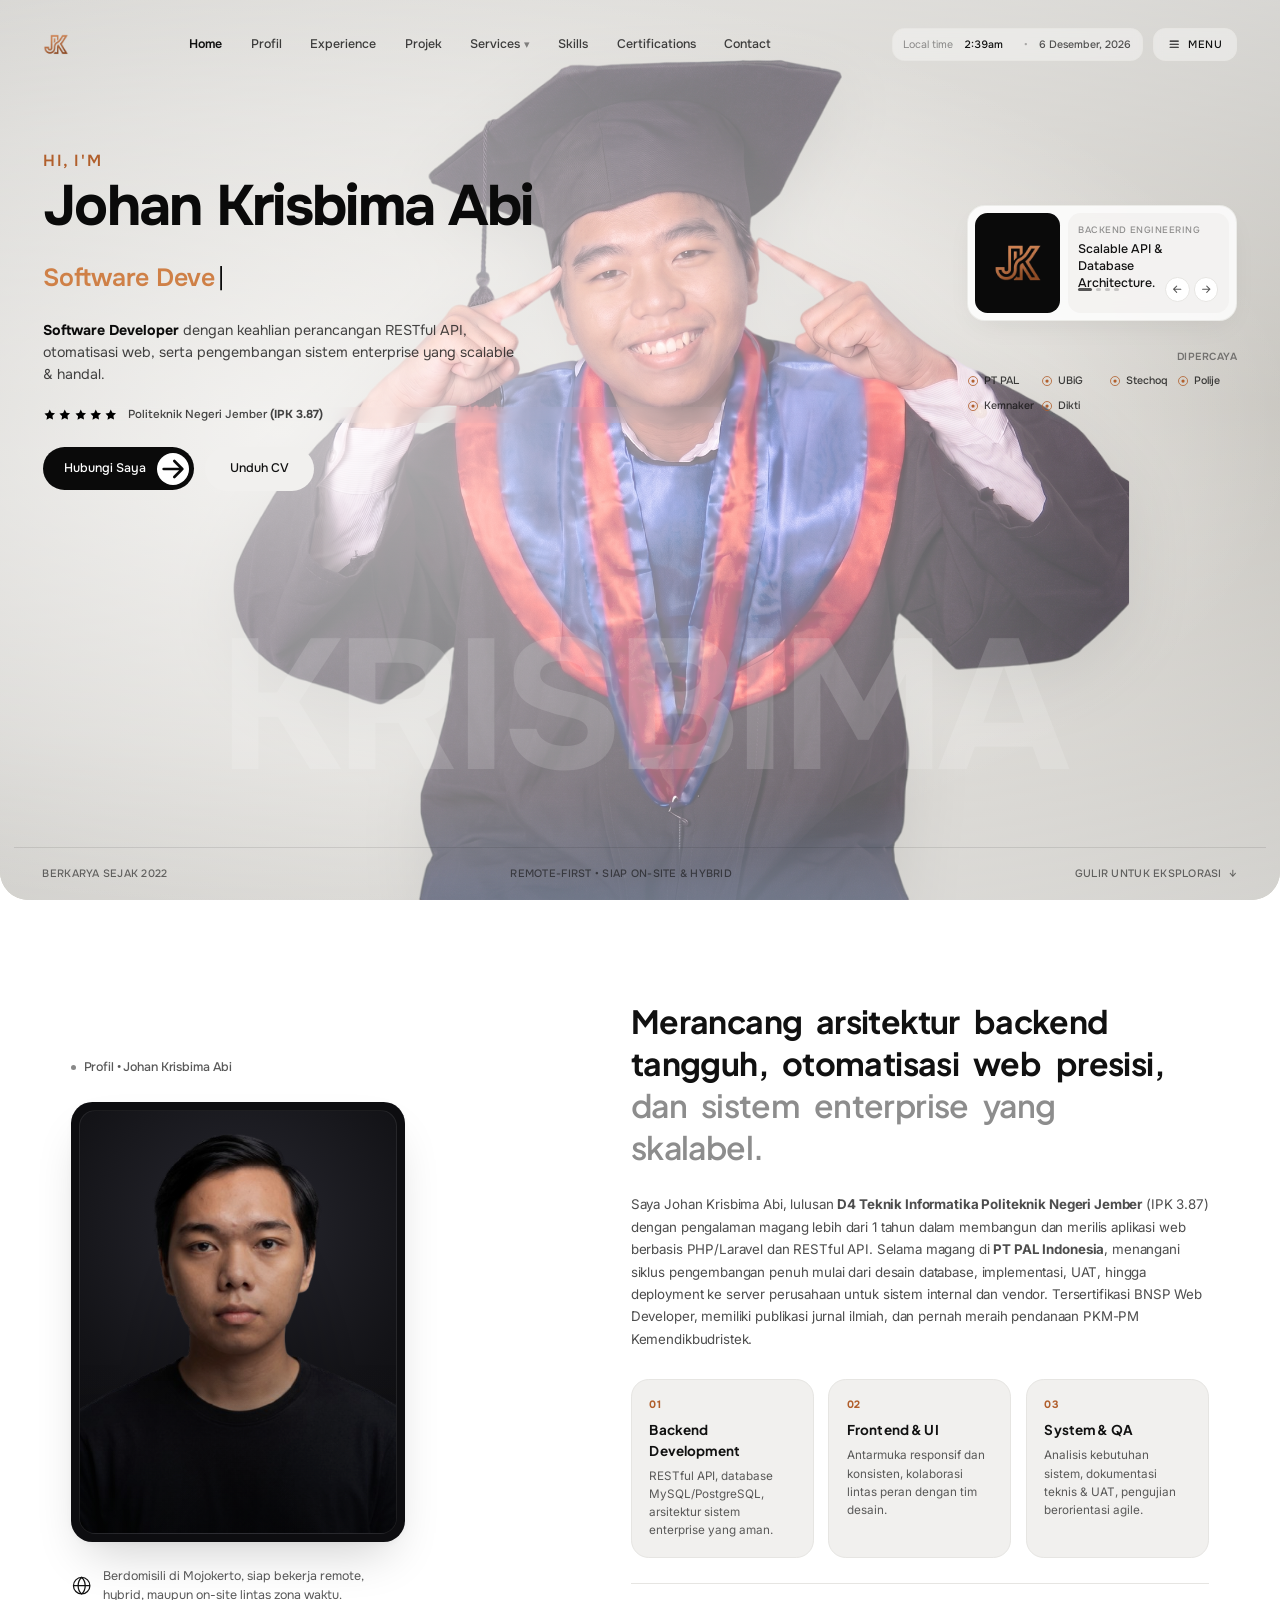
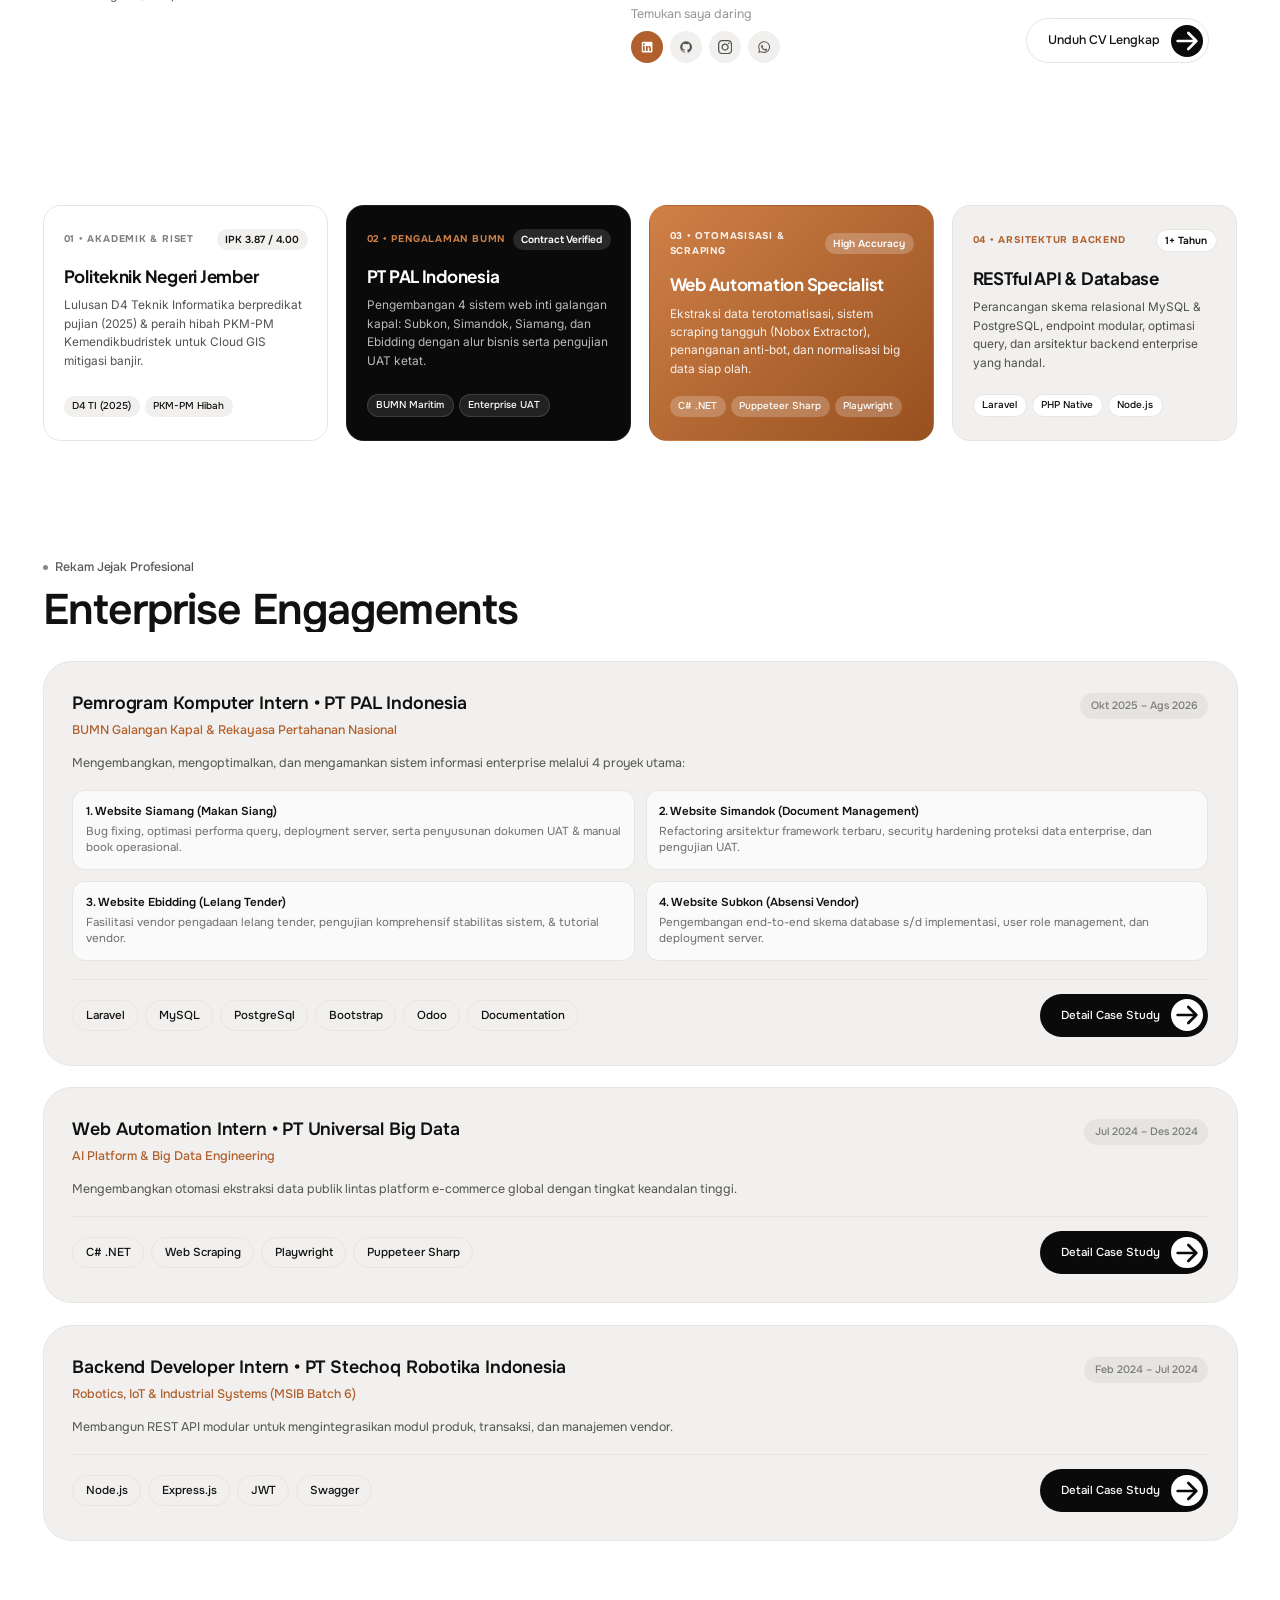
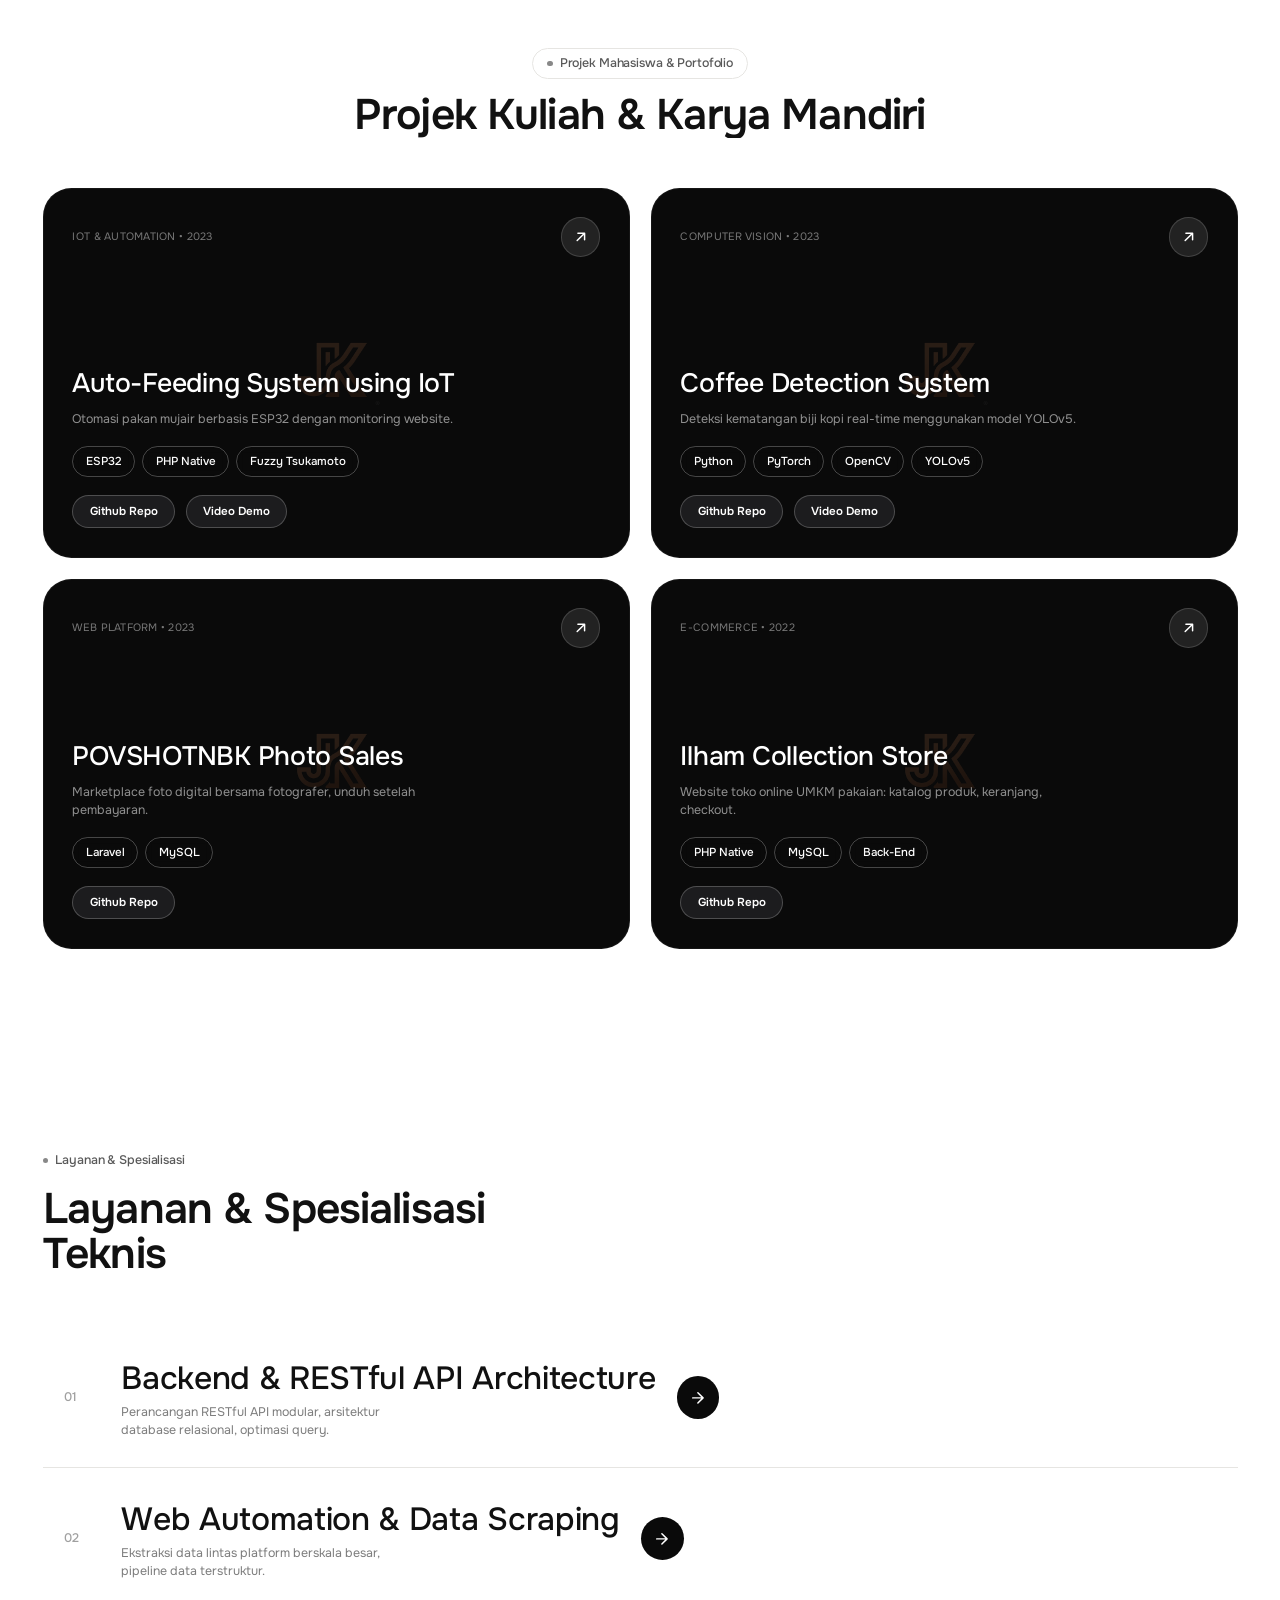
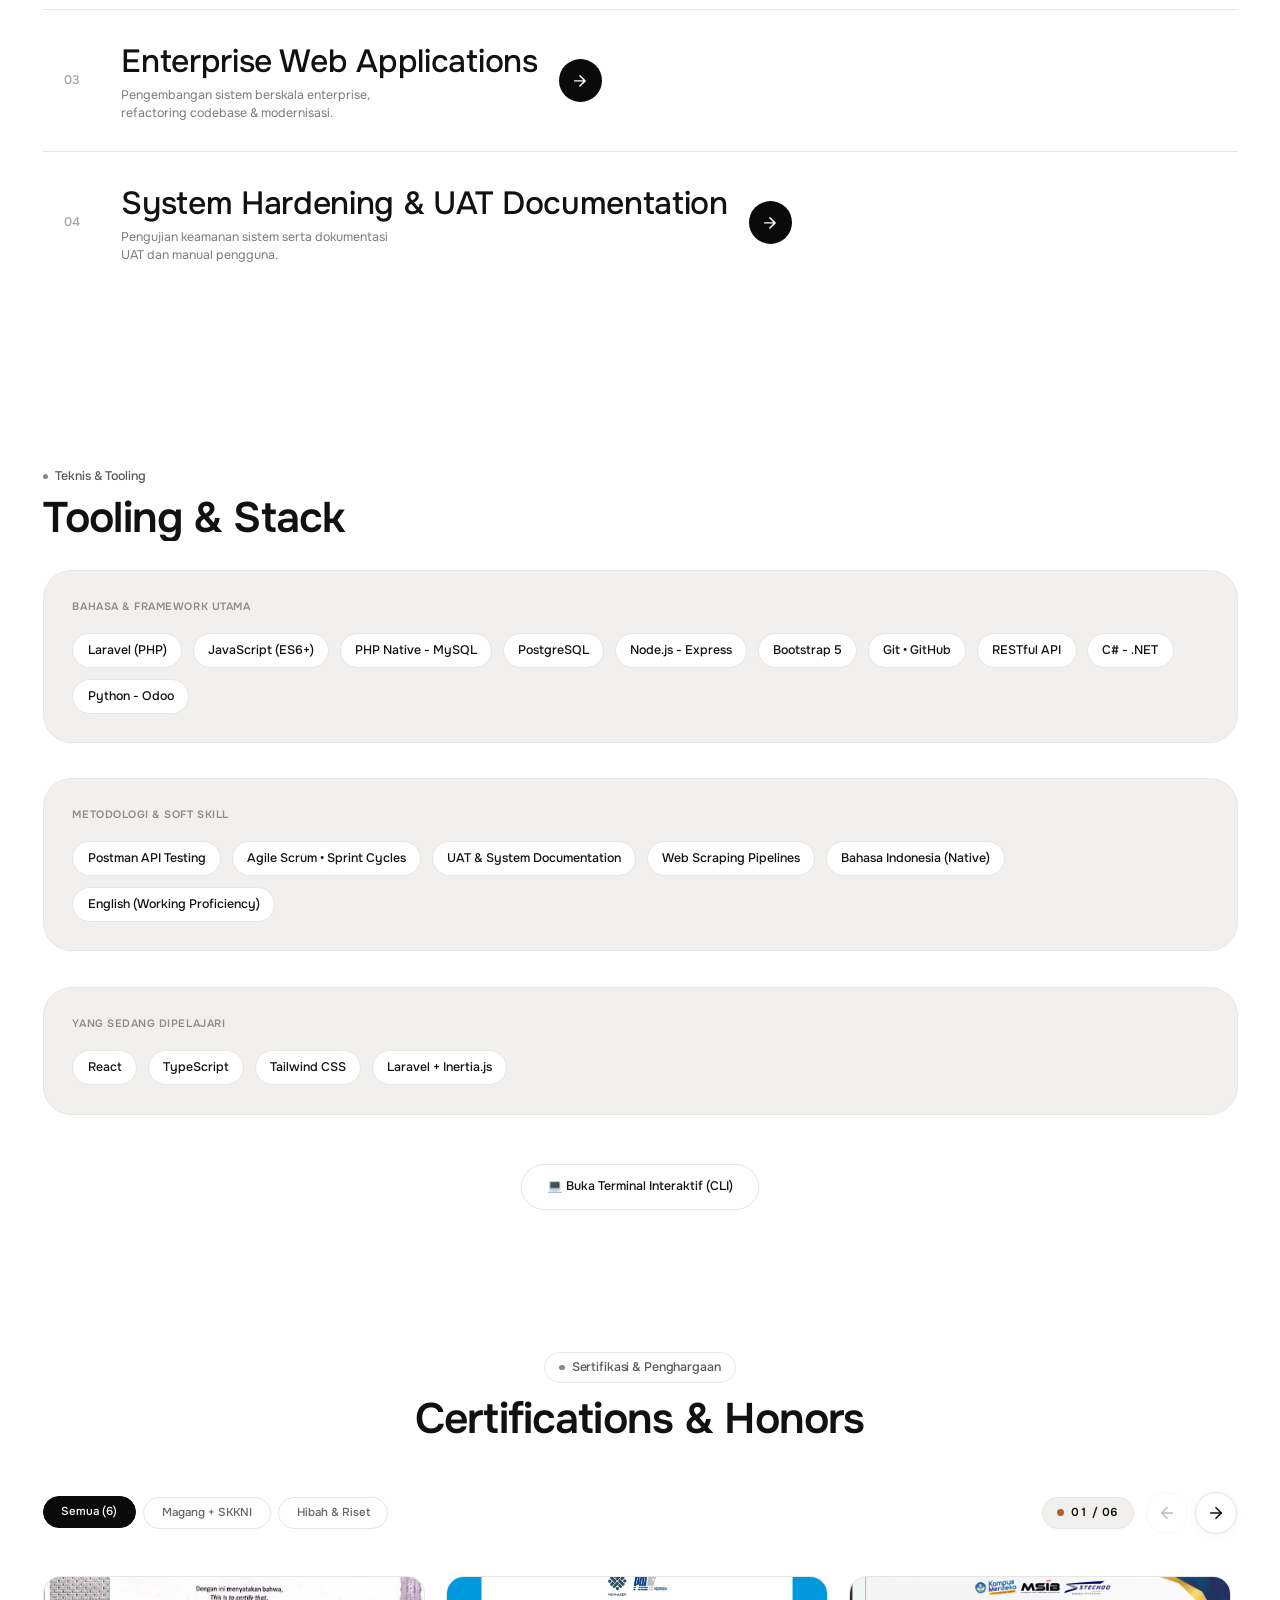
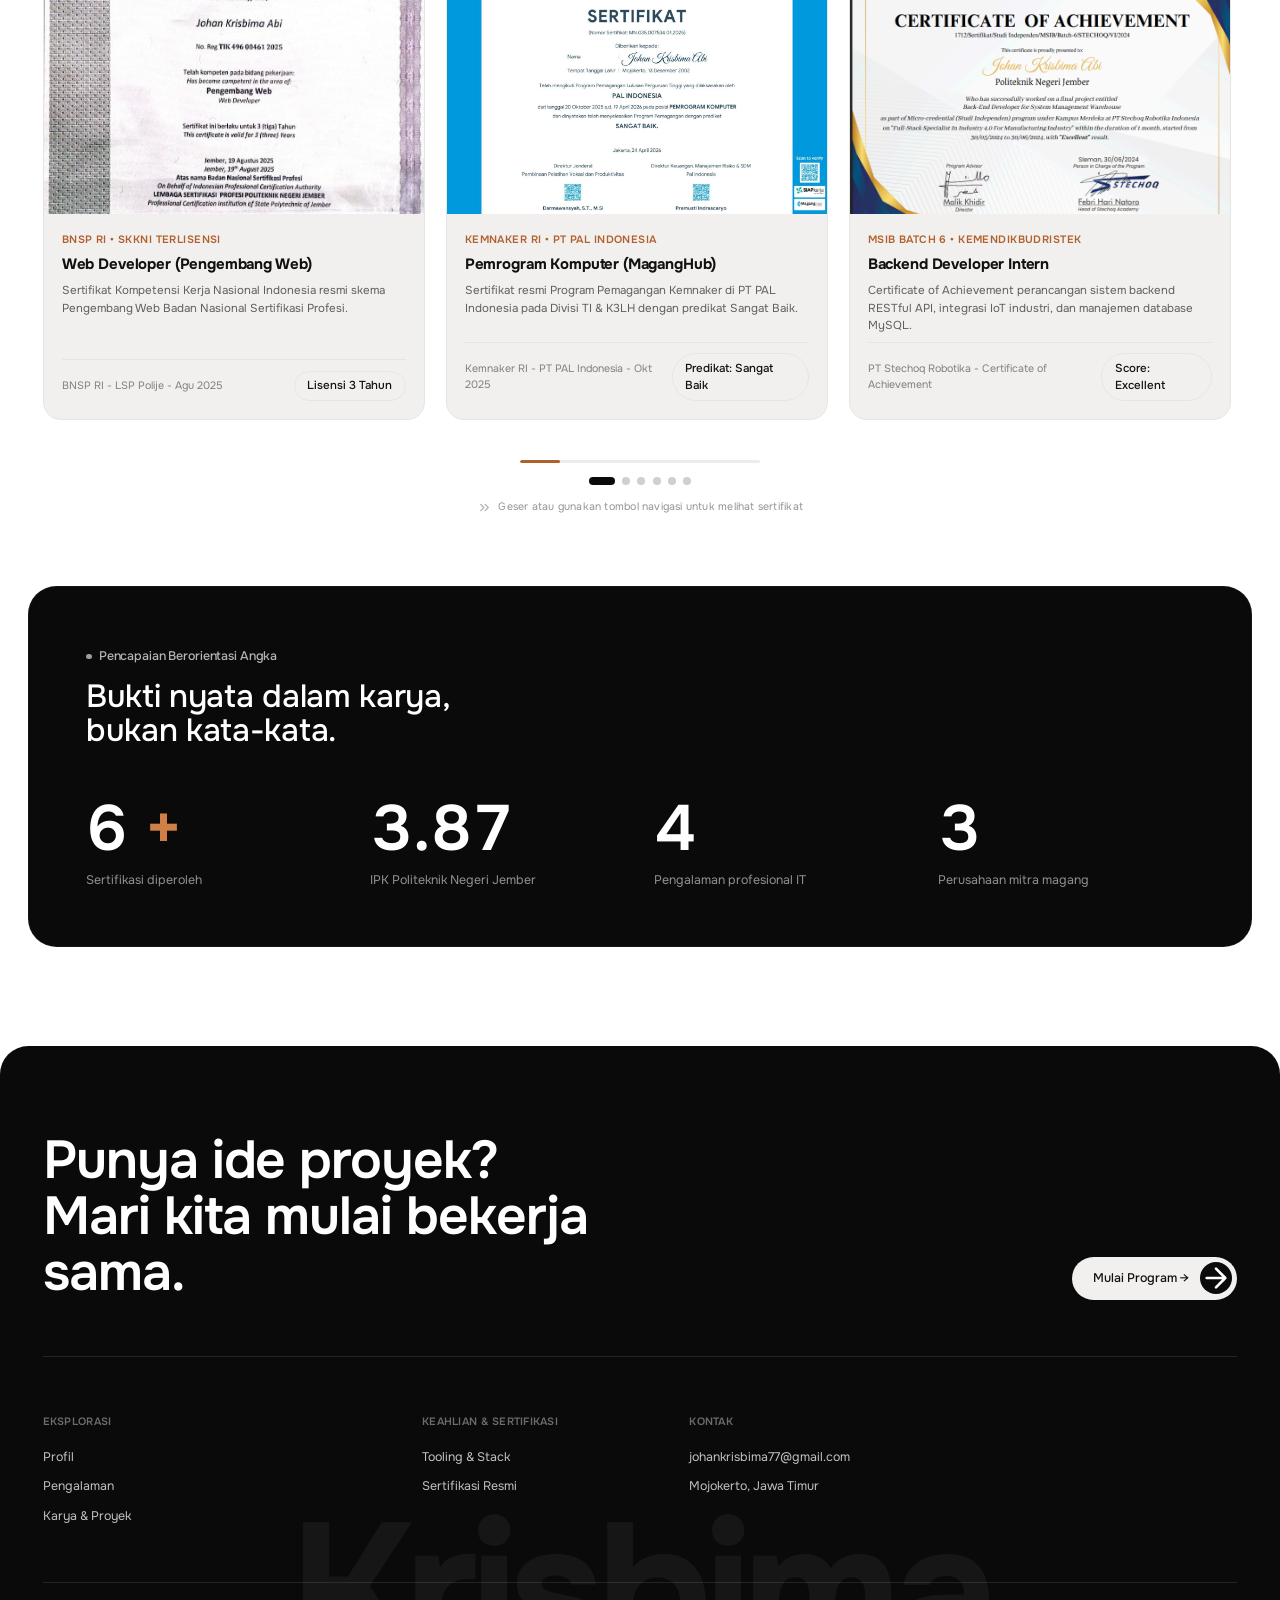
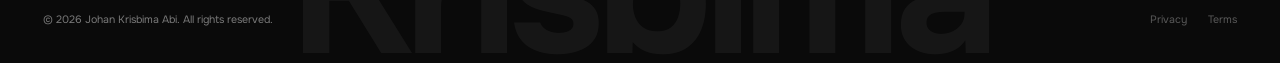
==== commit f7a2e833: "feat: add interactive slider navigation controls and styling for certificate cards" ====
--- a/index.html
+++ b/index.html
@@ -1193,115 +1193,156 @@
             </h2>
           </div>
 
-          <!-- Filter tabs -->
-          <div class="cert-filter-row">
-            <button type="button" class="cert-filter-btn active" data-filter="all">Semua (6)</button>
-            <button type="button" class="cert-filter-btn" data-filter="magang-skkni">Magang + SKKNI</button>
-            <button type="button" class="cert-filter-btn" data-filter="honors">Hibah &amp; Riset</button>
-          </div>
-
-          <!-- Grid of 6 Certificates -->
-          <div class="cert-grid" id="certCardsGrid">
-            <!-- Cert 1: BNSP Web Developer -->
-            <div class="cert-card reveal-fade-up" data-category="bnsp" data-img="assets/img/Web Developer.jpg" data-title="Sertifikat Kompetensi BNSP - Web Developer">
-              <div class="cert-thumb-wrap">
-                <img src="assets/img/Web Developer.jpg" alt="BNSP Web Developer Certificate" class="cert-thumb-img" loading="lazy" />
-                <div class="cert-overlay-view">Klik untuk pratinjau dokumen ↗</div>
-              </div>
-              <div class="cert-card-body">
-                <div class="cert-tag-line">BNSP RI &bull; SKKNI Terlisensi</div>
-                <h3 class="cert-card-title">Web Developer (Pengembang Web)</h3>
-                <p class="cert-card-desc">Sertifikat Kompetensi Kerja Nasional Indonesia resmi skema Pengembang Web Badan Nasional Sertifikasi Profesi.</p>
-                <div class="cert-card-footer">
-                  <span>BNSP RI - LSP Polije - Agu 2025</span>
-                  <span class="tag-chip tag-chip-dark">Lisensi 3 Tahun</span>
-                </div>
-              </div>
-            </div>
-
-            <!-- Cert 2: MagangHub Kemnaker PT PAL -->
-            <div class="cert-card reveal-fade-up" data-category="internship" data-img="assets/img/Sertif Maganghub.jpeg" data-title="Sertifikat Pemagangan Kemnaker - PT PAL Indonesia">
-              <div class="cert-thumb-wrap">
-                <img src="assets/img/Sertif Maganghub.jpeg" alt="MagangHub Kemnaker Certificate" class="cert-thumb-img" loading="lazy" />
-                <div class="cert-overlay-view">Klik untuk pratinjau dokumen ↗</div>
-              </div>
-              <div class="cert-card-body">
-                <div class="cert-tag-line">Kemnaker RI &bull; PT PAL Indonesia</div>
-                <h3 class="cert-card-title">Pemrogram Komputer (MagangHub)</h3>
-                <p class="cert-card-desc">Sertifikat resmi Program Pemagangan Kemnaker di PT PAL Indonesia pada Divisi TI &amp; K3LH dengan predikat Sangat Baik.</p>
-                <div class="cert-card-footer">
-                  <span>Kemnaker RI - PT PAL Indonesia - Okt 2025</span>
-                  <span class="tag-chip tag-chip-dark">Predikat: Sangat Baik</span>
-                </div>
-              </div>
-            </div>
-
-            <!-- Cert 3: PT Stechoq MSIB -->
-            <div class="cert-card reveal-fade-up" data-category="internship" data-img="assets/img/sertifMsib1.png" data-title="Backend Developer Intern - PT Stechoq Robotika Indonesia (MSIB)">
-              <div class="cert-thumb-wrap">
-                <img src="assets/img/sertifMsib1.png" alt="Stechoq MSIB Certificate" class="cert-thumb-img" loading="lazy" />
-                <div class="cert-overlay-view">Klik untuk pratinjau dokumen ↗</div>
-              </div>
-              <div class="cert-card-body">
-                <div class="cert-tag-line">MSIB Batch 6 &bull; Kemendikbudristek</div>
-                <h3 class="cert-card-title">Backend Developer Intern</h3>
-                <p class="cert-card-desc">Certificate of Achievement perancangan sistem backend RESTful API, integrasi IoT industri, dan manajemen database MySQL.</p>
-                <div class="cert-card-footer">
-                  <span>PT Stechoq Robotika - Certificate of Achievement</span>
-                  <span class="tag-chip tag-chip-dark">Score: Excellent</span>
-                </div>
-              </div>
-            </div>
-
-            <!-- Cert 4: Pendanaan PKM-PM Kemdikbudristek -->
-            <div class="cert-card reveal-fade-up" data-category="honors" data-img="assets/img/sertifPKM.jpg" data-title="Penghargaan Pendanaan Nasional PKM-PM Kemendikbudristek">
-              <div class="cert-thumb-wrap">
-                <img src="assets/img/sertifPKM.jpg" alt="PKM-PM Kemendikbudristek" class="cert-thumb-img" loading="lazy" />
-                <div class="cert-overlay-view">Klik untuk pratinjau dokumen ↗</div>
-              </div>
-              <div class="cert-card-body">
-                <div class="cert-tag-line">Kemendikbudristek &bull; Hibah Nasional</div>
-                <h3 class="cert-card-title">Lolos Pendanaan PKM-PM</h3>
-                <p class="cert-card-desc">Penghargaan pendanaan nasional Pengabdian Masyarakat: implementasi Web GIS peringatan dini banjir yang diterbitkan di jurnal ilmiah (JAPM 2024).</p>
-                <div class="cert-card-footer">
-                  <span>Kemendikbudristek RI - 2023–2024</span>
-                  <span class="tag-chip tag-chip-dark">Belmawa Dikti</span>
-                </div>
-              </div>
-            </div>
-
-            <!-- Cert 5: Universal Big Data (UBiG) -->
-            <div class="cert-card reveal-fade-up" data-category="internship" data-img="assets/img/ubig.png" data-title="Universal Big Data Completion Certificate">
-              <div class="cert-thumb-wrap">
-                <img src="assets/img/ubig.png" alt="UBiG Certificate" class="cert-thumb-img" loading="lazy" />
-                <div class="cert-overlay-view">Klik untuk pratinjau dokumen ↗</div>
-              </div>
-              <div class="cert-card-body">
-                <div class="cert-tag-line">Universal Big Data (UBiG)</div>
-                <h3 class="cert-card-title">Web Automation Intern</h3>
-                <p class="cert-card-desc">Sertifikasi kelulusan otomasi data scraping e-commerce global, normalisasi data terdistribusi, dan integrasi Nobox AI platform.</p>
-                <div class="cert-card-footer">
-                  <span>Universal Big Data (UBiG) - Des 2024</span>
-                  <span class="tag-chip tag-chip-dark">Big Data &amp; AI</span>
-                </div>
-              </div>
-            </div>
-
-            <!-- Cert 6: Kepesertaan MSIB Kemendikbudristek -->
-            <div class="cert-card reveal-fade-up" data-category="internship" data-img="assets/img/sertifikat_Kepesertaan_MSIB.jpg" data-title="Sertifikat Kepesertaan Resmi MSIB Kemendikbudristek">
-              <div class="cert-thumb-wrap">
-                <img src="assets/img/sertifikat_Kepesertaan_MSIB.jpg" alt="Kepesertaan MSIB Certificate" class="cert-thumb-img" loading="lazy" />
-                <div class="cert-overlay-view">Klik untuk pratinjau dokumen ↗</div>
-              </div>
-              <div class="cert-card-body">
-                <div class="cert-tag-line">Kemendikbudristek RI</div>
-                <h3 class="cert-card-title">Sertifikat Kepesertaan MSIB</h3>
-                <p class="cert-card-desc">Sertifikat resmi keikutsertaan program Magang &amp; Studi Independen Bersertifikat dalam ekosistem Kampus Merdeka Kemendikbudristek.</p>
-                <div class="cert-card-footer">
-                  <span>Kemendikbudristek RI - 2024</span>
-                  <span class="tag-chip tag-chip-dark">Program Resmi</span>
-                </div>
-              </div>
+          <!-- Filter tabs & Slider Navigation Toolbar -->
+          <div class="cert-toolbar">
+            <div class="cert-filter-row">
+              <button type="button" class="cert-filter-btn active" data-filter="all">Semua (6)</button>
+              <button type="button" class="cert-filter-btn" data-filter="magang-skkni">Magang + SKKNI</button>
+              <button type="button" class="cert-filter-btn" data-filter="honors">Hibah &amp; Riset</button>
+            </div>
+
+            <!-- Slide Navigation Controls -->
+            <div class="cert-slider-controls">
+              <div class="cert-counter-pill" id="certCounterPill" aria-label="Status slide">
+                <span class="cert-counter-pulse"></span>
+                <span class="cert-counter-text" id="certCounter">01 / 06</span>
+              </div>
+              <div class="cert-nav-group">
+                <button type="button" class="cert-nav-btn cert-nav-prev" id="certPrevBtn" aria-label="Sertifikat Sebelumnya" disabled>
+                  <svg width="18" height="18" viewBox="0 0 24 24" fill="none" stroke="currentColor" stroke-width="2.2" stroke-linecap="round" stroke-linejoin="round">
+                    <line x1="19" y1="12" x2="5" y2="12"></line>
+                    <polyline points="12 19 5 12 12 5"></polyline>
+                  </svg>
+                </button>
+                <button type="button" class="cert-nav-btn cert-nav-next" id="certNextBtn" aria-label="Sertifikat Berikutnya">
+                  <svg width="18" height="18" viewBox="0 0 24 24" fill="none" stroke="currentColor" stroke-width="2.2" stroke-linecap="round" stroke-linejoin="round">
+                    <line x1="5" y1="12" x2="19" y2="12"></line>
+                    <polyline points="12 5 19 12 12 19"></polyline>
+                  </svg>
+                </button>
+              </div>
+            </div>
+          </div>
+
+          <!-- Slider Track Viewport -->
+          <div class="cert-slider-wrapper">
+            <div class="cert-slider-track" id="certSliderTrack" tabindex="0" role="region" aria-label="Koleksi Sertifikat">
+              <!-- Cert 1: BNSP Web Developer -->
+              <div class="cert-card reveal-fade-up" data-category="bnsp" data-img="assets/img/Web Developer.jpg" data-title="Sertifikat Kompetensi BNSP - Web Developer">
+                <div class="cert-thumb-wrap">
+                  <img src="assets/img/Web Developer.jpg" alt="BNSP Web Developer Certificate" class="cert-thumb-img" loading="lazy" />
+                  <div class="cert-overlay-view">Klik untuk pratinjau dokumen ↗</div>
+                </div>
+                <div class="cert-card-body">
+                  <div class="cert-tag-line">BNSP RI &bull; SKKNI Terlisensi</div>
+                  <h3 class="cert-card-title">Web Developer (Pengembang Web)</h3>
+                  <p class="cert-card-desc">Sertifikat Kompetensi Kerja Nasional Indonesia resmi skema Pengembang Web Badan Nasional Sertifikasi Profesi.</p>
+                  <div class="cert-card-footer">
+                    <span>BNSP RI - LSP Polije - Agu 2025</span>
+                    <span class="tag-chip tag-chip-dark">Lisensi 3 Tahun</span>
+                  </div>
+                </div>
+              </div>
+
+              <!-- Cert 2: MagangHub Kemnaker PT PAL -->
+              <div class="cert-card reveal-fade-up" data-category="internship" data-img="assets/img/Sertif Maganghub.jpeg" data-title="Sertifikat Pemagangan Kemnaker - PT PAL Indonesia">
+                <div class="cert-thumb-wrap">
+                  <img src="assets/img/Sertif Maganghub.jpeg" alt="MagangHub Kemnaker Certificate" class="cert-thumb-img" loading="lazy" />
+                  <div class="cert-overlay-view">Klik untuk pratinjau dokumen ↗</div>
+                </div>
+                <div class="cert-card-body">
+                  <div class="cert-tag-line">Kemnaker RI &bull; PT PAL Indonesia</div>
+                  <h3 class="cert-card-title">Pemrogram Komputer (MagangHub)</h3>
+                  <p class="cert-card-desc">Sertifikat resmi Program Pemagangan Kemnaker di PT PAL Indonesia pada Divisi TI &amp; K3LH dengan predikat Sangat Baik.</p>
+                  <div class="cert-card-footer">
+                    <span>Kemnaker RI - PT PAL Indonesia - Okt 2025</span>
+                    <span class="tag-chip tag-chip-dark">Predikat: Sangat Baik</span>
+                  </div>
+                </div>
+              </div>
+
+              <!-- Cert 3: PT Stechoq MSIB -->
+              <div class="cert-card reveal-fade-up" data-category="internship" data-img="assets/img/sertifMsib1.png" data-title="Backend Developer Intern - PT Stechoq Robotika Indonesia (MSIB)">
+                <div class="cert-thumb-wrap">
+                  <img src="assets/img/sertifMsib1.png" alt="Stechoq MSIB Certificate" class="cert-thumb-img" loading="lazy" />
+                  <div class="cert-overlay-view">Klik untuk pratinjau dokumen ↗</div>
+                </div>
+                <div class="cert-card-body">
+                  <div class="cert-tag-line">MSIB Batch 6 &bull; Kemendikbudristek</div>
+                  <h3 class="cert-card-title">Backend Developer Intern</h3>
+                  <p class="cert-card-desc">Certificate of Achievement perancangan sistem backend RESTful API, integrasi IoT industri, dan manajemen database MySQL.</p>
+                  <div class="cert-card-footer">
+                    <span>PT Stechoq Robotika - Certificate of Achievement</span>
+                    <span class="tag-chip tag-chip-dark">Score: Excellent</span>
+                  </div>
+                </div>
+              </div>
+
+              <!-- Cert 4: Pendanaan PKM-PM Kemdikbudristek -->
+              <div class="cert-card reveal-fade-up" data-category="honors" data-img="assets/img/sertifPKM.jpg" data-title="Penghargaan Pendanaan Nasional PKM-PM Kemendikbudristek">
+                <div class="cert-thumb-wrap">
+                  <img src="assets/img/sertifPKM.jpg" alt="PKM-PM Kemendikbudristek" class="cert-thumb-img" loading="lazy" />
+                  <div class="cert-overlay-view">Klik untuk pratinjau dokumen ↗</div>
+                </div>
+                <div class="cert-card-body">
+                  <div class="cert-tag-line">Kemendikbudristek &bull; Hibah Nasional</div>
+                  <h3 class="cert-card-title">Lolos Pendanaan PKM-PM</h3>
+                  <p class="cert-card-desc">Penghargaan pendanaan nasional Pengabdian Masyarakat: implementasi Web GIS peringatan dini banjir yang diterbitkan di jurnal ilmiah (JAPM 2024).</p>
+                  <div class="cert-card-footer">
+                    <span>Kemendikbudristek RI - 2023–2024</span>
+                    <span class="tag-chip tag-chip-dark">Belmawa Dikti</span>
+                  </div>
+                </div>
+              </div>
+
+              <!-- Cert 5: Universal Big Data (UBiG) -->
+              <div class="cert-card reveal-fade-up" data-category="internship" data-img="assets/img/ubig.png" data-title="Universal Big Data Completion Certificate">
+                <div class="cert-thumb-wrap">
+                  <img src="assets/img/ubig.png" alt="UBiG Certificate" class="cert-thumb-img" loading="lazy" />
+                  <div class="cert-overlay-view">Klik untuk pratinjau dokumen ↗</div>
+                </div>
+                <div class="cert-card-body">
+                  <div class="cert-tag-line">Universal Big Data (UBiG)</div>
+                  <h3 class="cert-card-title">Web Automation Intern</h3>
+                  <p class="cert-card-desc">Sertifikasi kelulusan otomasi data scraping e-commerce global, normalisasi data terdistribusi, dan integrasi Nobox AI platform.</p>
+                  <div class="cert-card-footer">
+                    <span>Universal Big Data (UBiG) - Des 2024</span>
+                    <span class="tag-chip tag-chip-dark">Big Data &amp; AI</span>
+                  </div>
+                </div>
+              </div>
+
+              <!-- Cert 6: Kepesertaan MSIB Kemendikbudristek -->
+              <div class="cert-card reveal-fade-up" data-category="internship" data-img="assets/img/sertifikat_Kepesertaan_MSIB.jpg" data-title="Sertifikat Kepesertaan Resmi MSIB Kemendikbudristek">
+                <div class="cert-thumb-wrap">
+                  <img src="assets/img/sertifikat_Kepesertaan_MSIB.jpg" alt="Kepesertaan MSIB Certificate" class="cert-thumb-img" loading="lazy" />
+                  <div class="cert-overlay-view">Klik untuk pratinjau dokumen ↗</div>
+                </div>
+                <div class="cert-card-body">
+                  <div class="cert-tag-line">Kemendikbudristek RI</div>
+                  <h3 class="cert-card-title">Sertifikat Kepesertaan MSIB</h3>
+                  <p class="cert-card-desc">Sertifikat resmi keikutsertaan program Magang &amp; Studi Independen Bersertifikat dalam ekosistem Kampus Merdeka Kemendikbudristek.</p>
+                  <div class="cert-card-footer">
+                    <span>Kemendikbudristek RI - 2024</span>
+                    <span class="tag-chip tag-chip-dark">Program Resmi</span>
+                  </div>
+                </div>
+              </div>
+            </div>
+          </div>
+
+          <!-- Slider Bottom: Progress Bar & Dots -->
+          <div class="cert-slider-footer">
+            <div class="cert-progress-track" aria-hidden="true">
+              <div class="cert-progress-fill" id="certProgressFill"></div>
+            </div>
+            <div class="cert-dots-wrapper" id="certDotsWrapper" role="tablist" aria-label="Indikator slide sertifikat"></div>
+            <div class="cert-swipe-hint">
+              <svg width="15" height="15" viewBox="0 0 24 24" fill="none" stroke="currentColor" stroke-width="2.2" stroke-linecap="round" stroke-linejoin="round">
+                <polyline points="7 13 12 18 17 13"></polyline>
+                <polyline points="7 6 12 11 17 6"></polyline>
+              </svg>
+              <span>Geser atau gunakan tombol navigasi untuk melihat sertifikat</span>
             </div>
           </div>
         </div>
--- a/css/style.css
+++ b/css/style.css
@@ -2728,53 +2728,178 @@
 }
 
 /* ==========================================================================
-   CERTIFICATIONS & HONORS (#sertifikat)
+   CERTIFICATIONS & HONORS (#sertifikat) - SLIDER SHOWCASE
    ========================================================================== */
 #sertifikat {
   background: var(--background);
   padding: 5rem 0;
-}
+  overflow: hidden;
+}
+
+/* Toolbar: Filter tabs + Slider Navigation */
+.cert-toolbar {
+  display: flex;
+  justify-content: space-between;
+  align-items: center;
+  flex-wrap: wrap;
+  gap: 1.25rem;
+  margin-bottom: 2.25rem;
+}
+
 .cert-filter-row {
   display: flex;
-  justify-content: center;
+  align-items: center;
   flex-wrap: wrap;
   gap: 0.5rem;
-  margin-bottom: 2.5rem;
-}
+}
+
 .cert-filter-btn {
-  padding: 0.4rem 1.25rem;
+  padding: 0.45rem 1.25rem;
   border-radius: var(--radius-pill);
   font-size: 0.8125rem;
   font-weight: 500;
   border: 1px solid var(--line);
   background: transparent;
-  color: rgba(17, 17, 17, 0.6);
-  transition: all 0.25s ease;
+  color: rgba(17, 17, 17, 0.65);
+  transition: all 0.25s var(--ease-spring-snappy);
   cursor: pointer;
-}
+  white-space: nowrap;
+}
+
 .cert-filter-btn.active,
 .cert-filter-btn:hover {
   background: var(--ink);
   color: #ffffff;
   border-color: var(--ink);
-}
-
-.cert-grid {
-  display: grid;
-  grid-template-columns: 1fr;
+  transform: translateY(-1px);
+}
+
+/* Slider Controls: Status Pill + Nav Buttons */
+.cert-slider-controls {
+  display: flex;
+  align-items: center;
+  gap: 0.875rem;
+}
+
+.cert-counter-pill {
+  display: inline-flex;
+  align-items: center;
+  gap: 0.5rem;
+  padding: 0.45rem 1rem;
+  background: var(--surface);
+  border: 1px solid var(--line);
+  border-radius: var(--radius-pill);
+  font-size: 0.8125rem;
+  font-weight: 600;
+  color: var(--foreground);
+  font-variant-numeric: tabular-nums;
+  letter-spacing: 0.04em;
+  user-select: none;
+}
+
+.cert-counter-pulse {
+  width: 7px;
+  height: 7px;
+  border-radius: 50%;
+  background: var(--accent);
+  box-shadow: 0 0 0 0 rgba(177, 95, 44, 0.4);
+  animation: certPulse 2s infinite ease-in-out;
+}
+
+@keyframes certPulse {
+  0% {
+    box-shadow: 0 0 0 0 rgba(177, 95, 44, 0.55);
+  }
+  70% {
+    box-shadow: 0 0 0 6px rgba(177, 95, 44, 0);
+  }
+  100% {
+    box-shadow: 0 0 0 0 rgba(177, 95, 44, 0);
+  }
+}
+
+.cert-nav-group {
+  display: flex;
+  align-items: center;
+  gap: 0.5rem;
+}
+
+.cert-nav-btn {
+  width: 42px;
+  height: 42px;
+  border-radius: 50%;
+  border: 1px solid var(--line);
+  background: #ffffff;
+  color: var(--foreground);
+  display: inline-flex;
+  align-items: center;
+  justify-content: center;
+  cursor: pointer;
+  transition:
+    transform 0.3s var(--ease-spring-snappy),
+    background-color 0.25s ease,
+    border-color 0.25s ease,
+    color 0.25s ease,
+    box-shadow 0.25s ease,
+    opacity 0.25s ease;
+  box-shadow: 0 2px 8px rgba(0, 0, 0, 0.04);
+}
+
+.cert-nav-btn:hover:not(:disabled) {
+  background: var(--ink);
+  color: #ffffff;
+  border-color: var(--ink);
+  transform: translateY(-2px) scale(1.05);
+  box-shadow: 0 8px 18px -4px rgba(0, 0, 0, 0.16);
+}
+
+.cert-nav-btn:active:not(:disabled) {
+  transform: scale(0.95);
+}
+
+.cert-nav-btn:disabled,
+.cert-nav-btn.disabled {
+  opacity: 0.28;
+  cursor: not-allowed;
+  pointer-events: none;
+  transform: none;
+  box-shadow: none;
+}
+
+/* Slider Track Viewport */
+.cert-slider-wrapper {
+  position: relative;
+  width: 100%;
+}
+
+.cert-slider-track {
+  display: flex;
   gap: 1.5rem;
-}
-@media (min-width: 640px) {
-  .cert-grid {
-    grid-template-columns: repeat(2, 1fr);
-  }
-}
-@media (min-width: 1024px) {
-  .cert-grid {
-    grid-template-columns: repeat(3, 1fr);
-  }
-}
+  overflow-x: auto;
+  scroll-snap-type: x mandatory;
+  scroll-behavior: smooth;
+  -webkit-overflow-scrolling: touch;
+  scrollbar-width: none;
+  padding: 0.75rem 0.25rem 1.5rem;
+  cursor: grab;
+  outline: none;
+}
+
+.cert-slider-track::-webkit-scrollbar {
+  display: none;
+}
+
+.cert-slider-track.is-dragging {
+  cursor: grabbing;
+  scroll-behavior: auto !important;
+  scroll-snap-type: none !important;
+  user-select: none;
+}
+
+/* Slide Cards */
 .cert-card {
+  flex: 0 0 calc((100% - 2 * 1.5rem) / 3);
+  min-width: 0;
   background: var(--surface);
   border: 1px solid var(--line);
   border-radius: var(--radius-card-sm);
@@ -2782,52 +2907,69 @@
   display: flex;
   flex-direction: column;
   justify-content: space-between;
+  scroll-snap-align: start;
+  scroll-snap-stop: normal;
   transition:
-    transform 0.35s var(--ease-spring-snappy),
-    box-shadow 0.3s ease;
+    transform 0.4s var(--ease-spring-snappy),
+    box-shadow 0.35s ease,
+    border-color 0.3s ease;
   cursor: pointer;
-}
+  box-sizing: border-box;
+}
+
 .cert-card:hover {
-  transform: translateY(-6px);
-  box-shadow: 0 16px 32px -10px rgba(0, 0, 0, 0.08);
-  border-color: rgba(17, 17, 17, 0.2);
-}
+  transform: translateY(-8px);
+  box-shadow: 0 20px 36px -10px rgba(0, 0, 0, 0.09);
+  border-color: rgba(17, 17, 17, 0.22);
+}
+
 .cert-thumb-wrap {
   position: relative;
   aspect-ratio: 16/10;
   overflow: hidden;
   background: #e3e2df;
 }
+
 .cert-thumb-img {
   width: 100%;
   height: 100%;
   object-fit: cover;
-  transition: transform 0.5s ease;
-}
+  transition: transform 0.6s var(--ease-spring-gentle);
+  pointer-events: none;
+}
+
 .cert-card:hover .cert-thumb-img {
-  transform: scale(1.04);
-}
+  transform: scale(1.05);
+}
+
 .cert-overlay-view {
   position: absolute;
   inset: 0;
-  background: rgba(10, 10, 10, 0.4);
+  background: rgba(10, 10, 10, 0.45);
+  backdrop-filter: blur(2px);
+  -webkit-backdrop-filter: blur(2px);
   display: grid;
   place-items: center;
   opacity: 0;
   transition: opacity 0.3s ease;
   color: #ffffff;
   font-size: 0.8125rem;
-  font-weight: 500;
-}
+  font-weight: 600;
+  letter-spacing: 0.01em;
+}
+
 .cert-card:hover .cert-overlay-view {
   opacity: 1;
 }
+
 .cert-card-body {
   padding: 1.25rem;
   display: flex;
   flex-direction: column;
   gap: 0.5rem;
-}
+  flex-grow: 1;
+}
+
 .cert-tag-line {
   font-size: 0.75rem;
   font-weight: 600;
@@ -2835,26 +2977,115 @@
   letter-spacing: 0.04em;
   color: var(--accent);
 }
+
 .cert-card-title {
   font-size: 1.05rem;
-  font-weight: 600;
+  font-weight: 700;
   line-height: 1.35;
   letter-spacing: -0.01em;
-}
+  color: var(--foreground);
+}
+
 .cert-card-desc {
   font-size: 0.8125rem;
-  color: rgba(17, 17, 17, 0.6);
-  line-height: 1.45;
-}
+  color: rgba(17, 17, 17, 0.65);
+  line-height: 1.5;
+  display: -webkit-box;
+  -webkit-line-clamp: 3;
+  -webkit-box-orient: vertical;
+  overflow: hidden;
+}
+
 .cert-card-footer {
   display: flex;
   justify-content: space-between;
   align-items: center;
+  font-size: 0.75rem;
+  color: rgba(17, 17, 17, 0.5);
+  border-top: 1px solid var(--line);
+  padding-top: 0.75rem;
+  margin-top: auto;
+}
+
+/* Slider Footer: Progress Bar, Pagination Dots, Swipe Hint */
+.cert-slider-footer {
+  display: flex;
+  flex-direction: column;
+  align-items: center;
+  gap: 1rem;
+  margin-top: 1.25rem;
+}
+
+.cert-progress-track {
+  width: 100%;
+  max-width: 240px;
+  height: 3px;
+  background: rgba(17, 17, 17, 0.08);
+  border-radius: var(--radius-pill);
+  overflow: hidden;
+  position: relative;
+}
+
+.cert-progress-fill {
+  height: 100%;
+  width: 16.66%;
+  background: var(--accent);
+  border-radius: var(--radius-pill);
+  transition: width 0.4s var(--ease-spring-gentle);
+}
+
+.cert-dots-wrapper {
+  display: flex;
+  align-items: center;
+  justify-content: center;
+  gap: 0.5rem;
+}
+
+.cert-dot-btn {
+  width: 8px;
+  height: 8px;
+  border-radius: var(--radius-pill);
+  background: rgba(17, 17, 17, 0.2);
+  border: none;
+  padding: 0;
+  cursor: pointer;
+  transition:
+    width 0.35s var(--ease-spring-snappy),
+    background-color 0.25s ease,
+    transform 0.25s ease;
+}
+
+.cert-dot-btn:hover {
+  background: rgba(17, 17, 17, 0.5);
+}
+
+.cert-dot-btn.active {
+  width: 26px;
+  background: var(--ink);
+}
+
+.cert-swipe-hint {
+  display: flex;
+  align-items: center;
+  gap: 0.45rem;
   font-size: 0.75rem;
   color: rgba(17, 17, 17, 0.45);
-  border-top: 1px solid var(--line);
-  padding-top: 0.75rem;
-  margin-top: 0.5rem;
+  letter-spacing: 0.02em;
+}
+
+.cert-swipe-hint svg {
+  transform: rotate(-90deg);
+  opacity: 0.7;
+}
+
+/* Responsive Breakpoints for Slider */
+@media (max-width: 1023px) {
+  .cert-card {
+    flex: 0 0 calc((100% - 1.25rem) / 2);
+  }
+  .cert-slider-track {
+    gap: 1.25rem;
+  }
 }
 
 /* ==========================================================================
@@ -4484,26 +4715,46 @@
     color: #111111 !important;
     margin-top: 0.35rem !important;
   }
+  .cert-toolbar {
+    flex-direction: column !important;
+    align-items: stretch !important;
+    gap: 1rem !important;
+    margin-bottom: 1.25rem !important;
+  }
   .cert-filter-row {
     justify-content: flex-start !important;
     gap: 0.45rem !important;
-    margin-bottom: 1.25rem !important;
+    margin-bottom: 0 !important;
+    overflow-x: auto !important;
+    flex-wrap: nowrap !important;
+    padding-bottom: 0.25rem !important;
+    scrollbar-width: none !important;
+  }
+  .cert-filter-row::-webkit-scrollbar {
+    display: none !important;
   }
   .cert-filter-btn {
     padding: 0.35rem 0.95rem !important;
     font-size: 0.75rem !important;
     border-radius: 9999px !important;
-  }
-  .cert-grid {
-    display: grid !important;
-    grid-template-columns: repeat(2, 1fr) !important;
-    gap: 0.65rem !important;
+    flex-shrink: 0 !important;
+  }
+  .cert-slider-controls {
+    display: flex !important;
+    justify-content: space-between !important;
+    align-items: center !important;
+    width: 100% !important;
+  }
+  .cert-slider-track {
+    gap: 0.85rem !important;
+    padding: 0.25rem 0 1rem !important;
   }
   .cert-card {
-    border-radius: 0.875rem !important;
+    flex: 0 0 86% !important;
+    border-radius: 1.125rem !important;
     background: #ffffff !important;
     border: 1px solid var(--line) !important;
-    box-shadow: none !important;
+    box-shadow: 0 4px 16px rgba(0, 0, 0, 0.04) !important;
   }
   .cert-thumb-wrap {
     aspect-ratio: 16/10 !important;
@@ -4512,33 +4763,45 @@
     display: none !important;
   }
   .cert-card-body {
-    padding: 0.65rem 0.65rem 0.75rem !important;
-    gap: 0.2rem !important;
+    padding: 1rem !important;
+    gap: 0.35rem !important;
   }
   .cert-tag-line {
-    display: none !important;
+    font-size: 0.7rem !important;
+    display: block !important;
   }
   .cert-card-title {
-    font-size: 0.75rem !important;
+    font-size: 0.95rem !important;
     font-weight: 700 !important;
     color: #111111 !important;
-    line-height: 1.25 !important;
+    line-height: 1.3 !important;
   }
   .cert-card-desc {
-    display: none !important;
+    display: -webkit-box !important;
+    -webkit-line-clamp: 2 !important;
+    -webkit-box-orient: vertical !important;
+    overflow: hidden !important;
+    font-size: 0.78rem !important;
+    line-height: 1.4 !important;
   }
   .cert-card-footer {
-    border-top: none !important;
-    padding-top: 0 !important;
-    margin-top: 0.15rem !important;
-    font-size: 0.6875rem !important;
+    border-top: 1px solid var(--line) !important;
+    padding-top: 0.65rem !important;
+    margin-top: 0.5rem !important;
+    font-size: 0.7rem !important;
     color: #777777 !important;
-    line-height: 1.2 !important;
-    flex-direction: column !important;
-    align-items: flex-start !important;
+    flex-direction: row !important;
+    align-items: center !important;
+    justify-content: space-between !important;
   }
   .cert-card-footer .tag-chip {
-    display: none !important;
+    display: inline-flex !important;
+    font-size: 0.65rem !important;
+    padding: 0.2rem 0.6rem !important;
+  }
+  .cert-swipe-hint {
+    font-size: 0.72rem !important;
+    text-align: center !important;
   }
 
   /* 9. Stats Section */
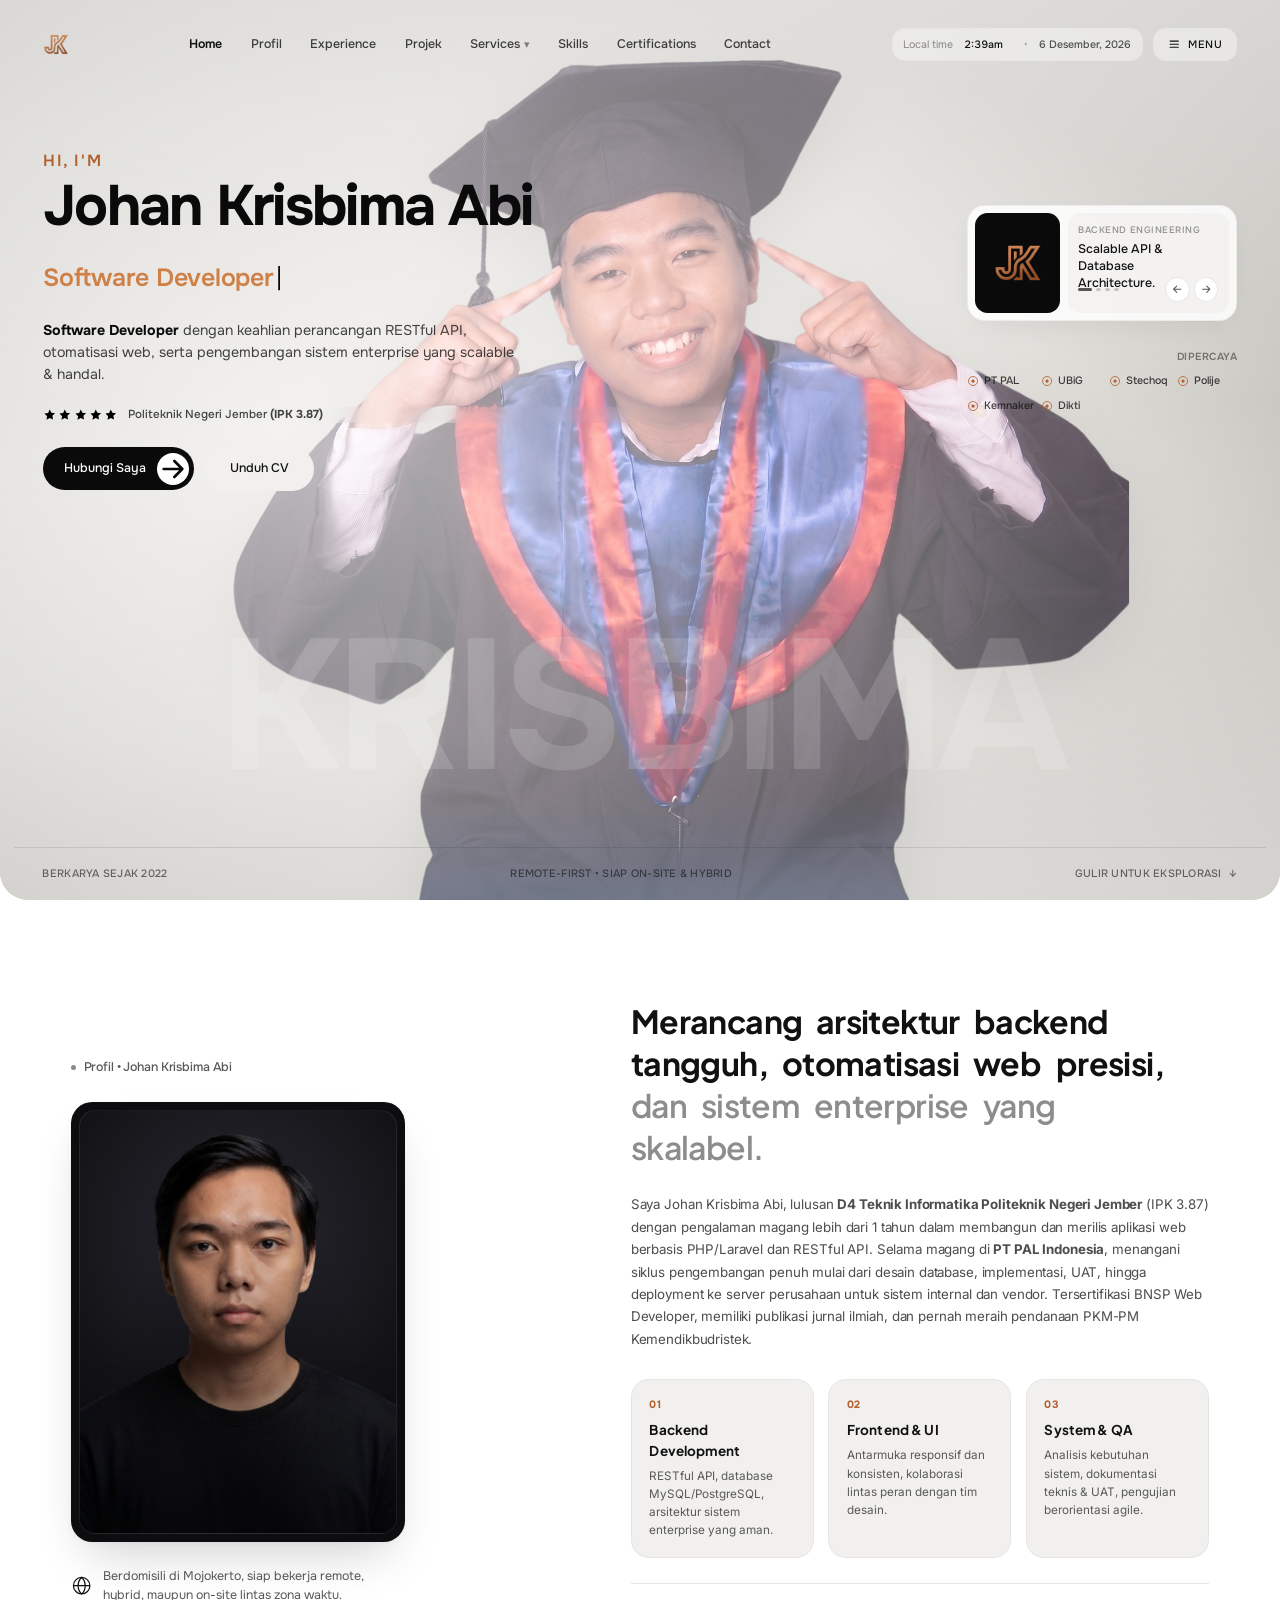
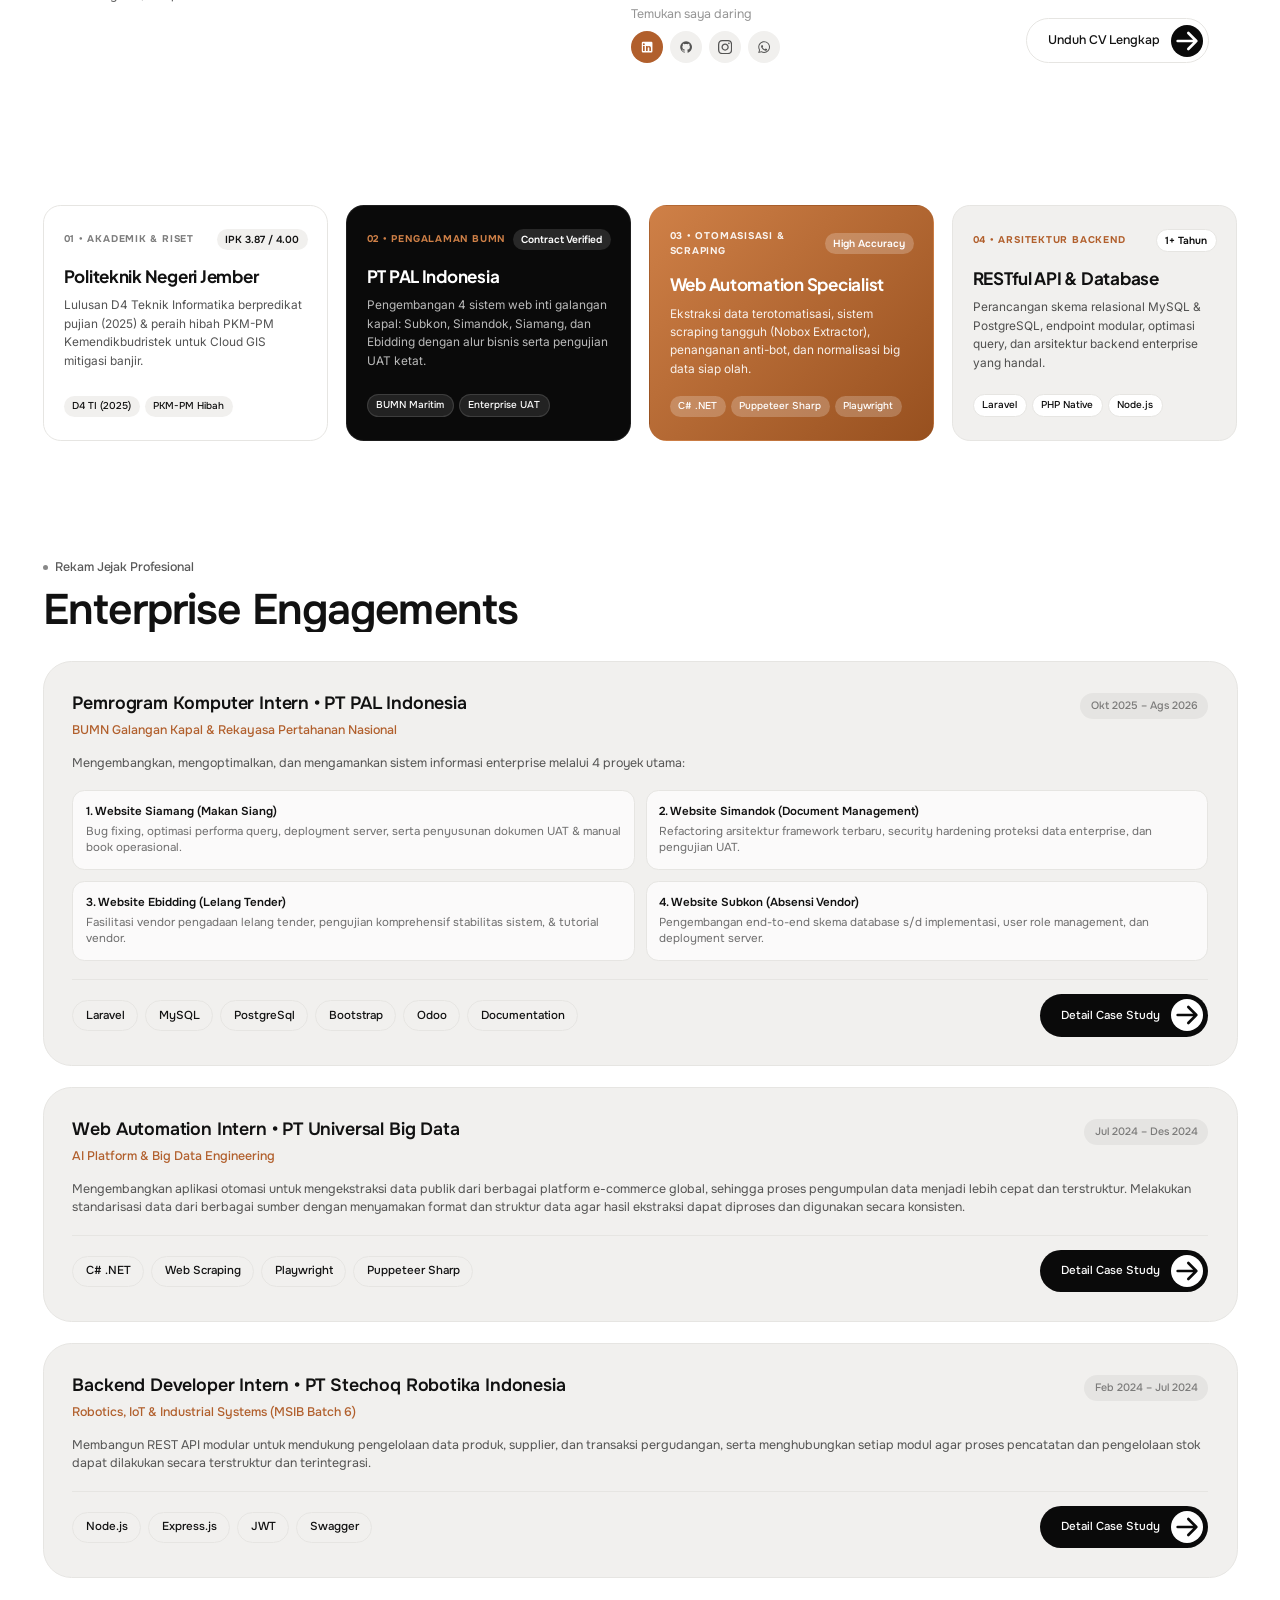
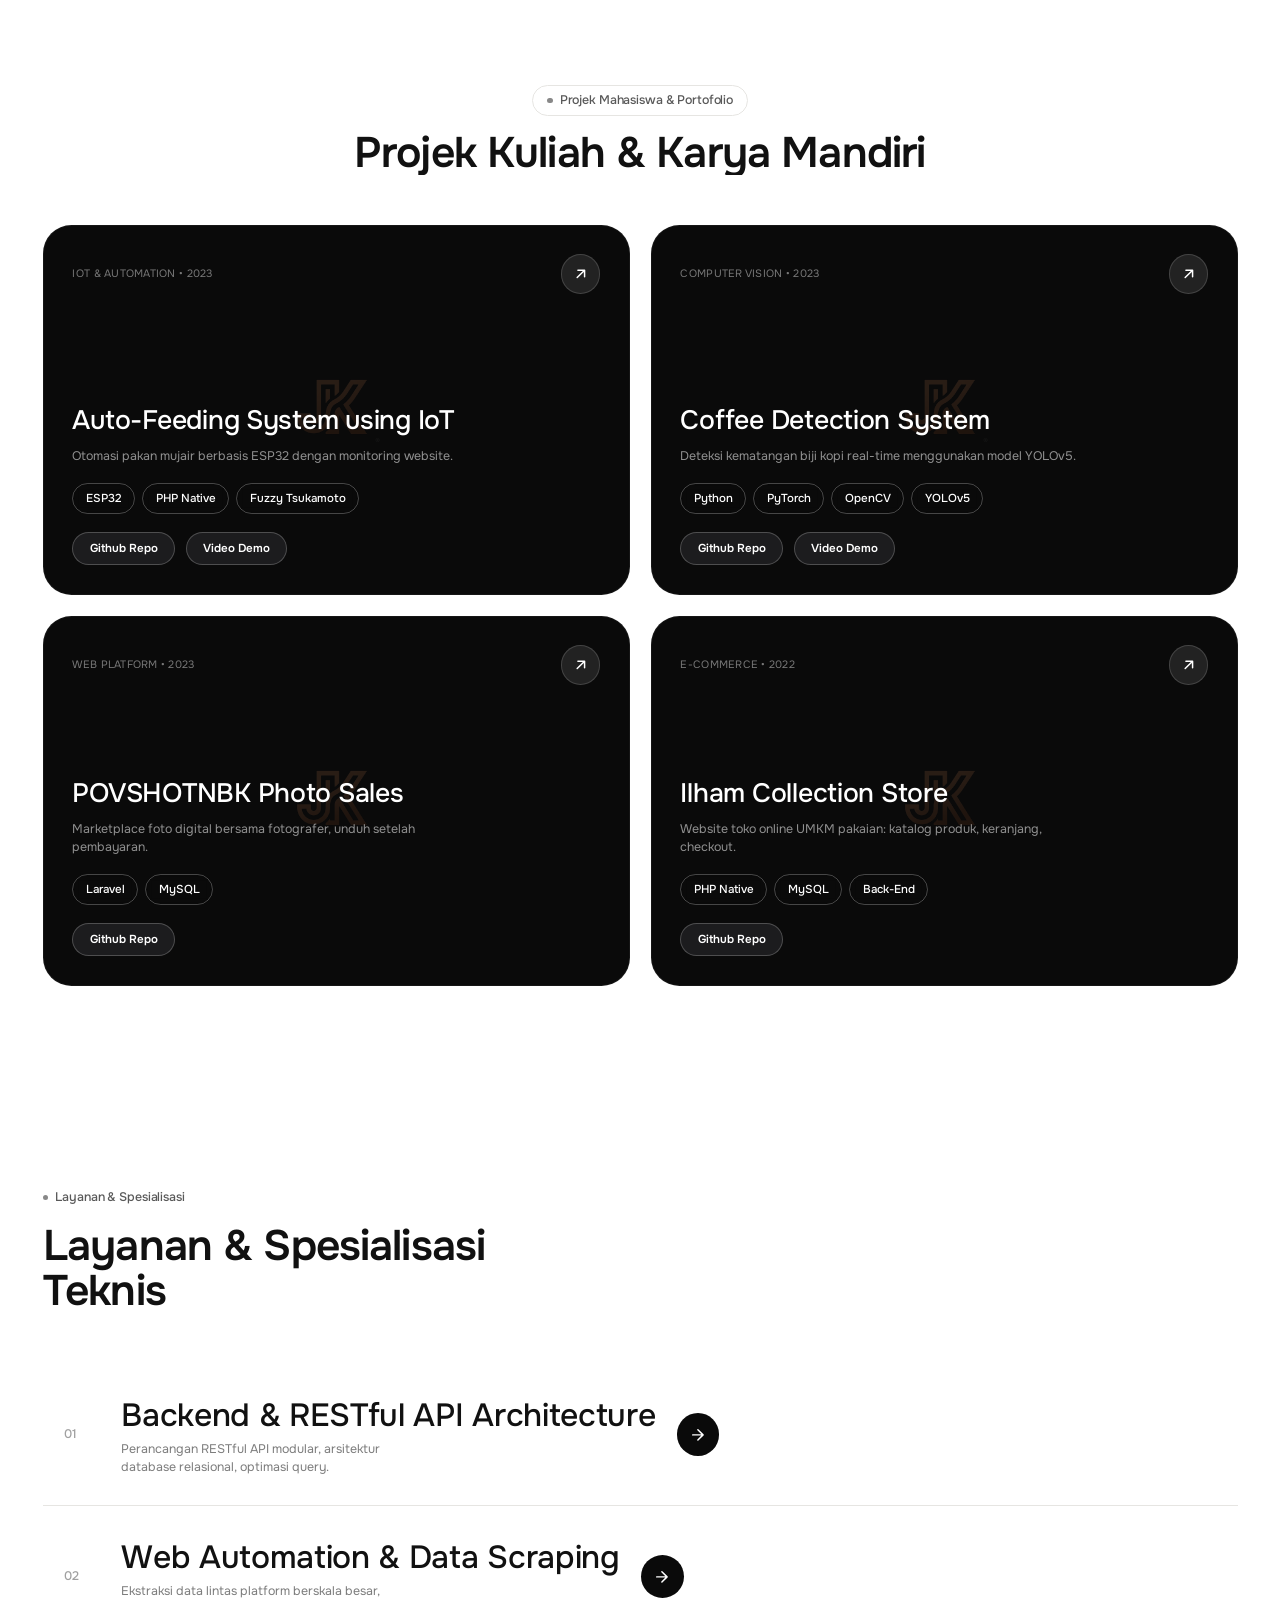
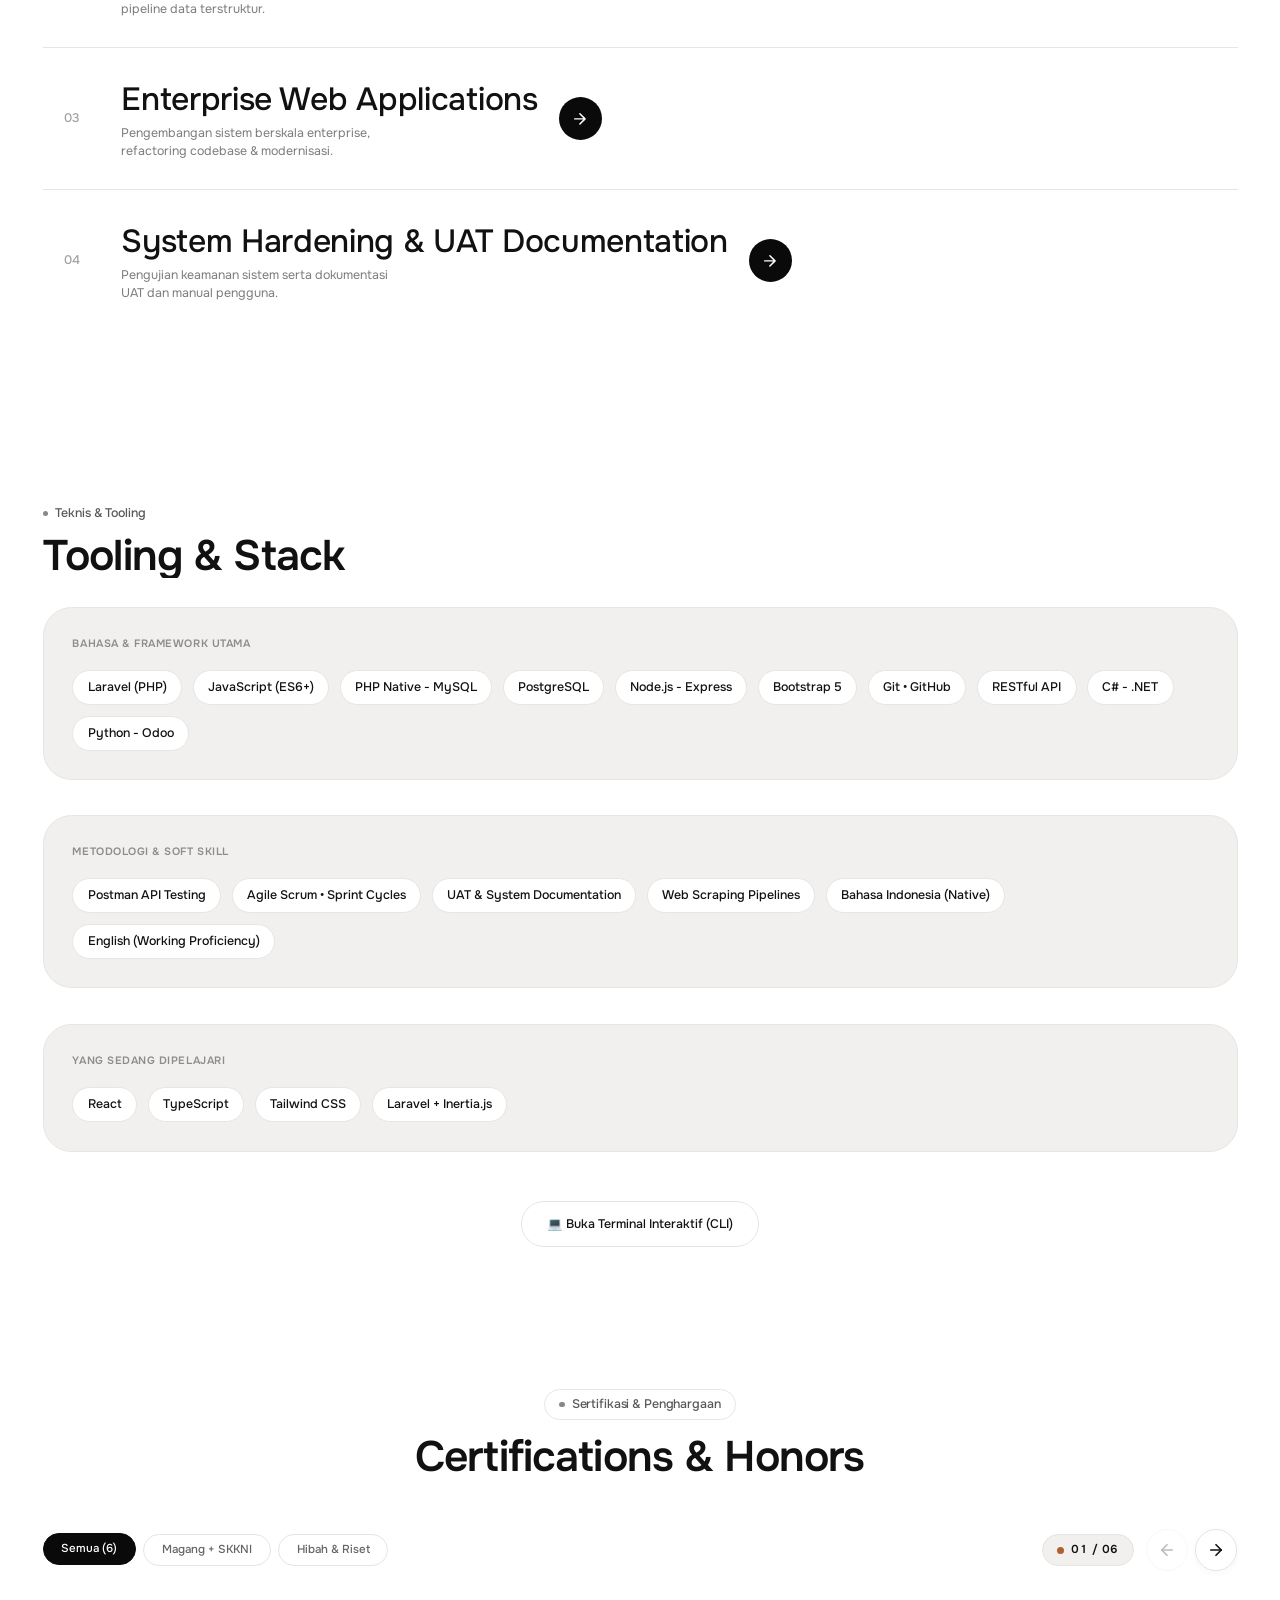
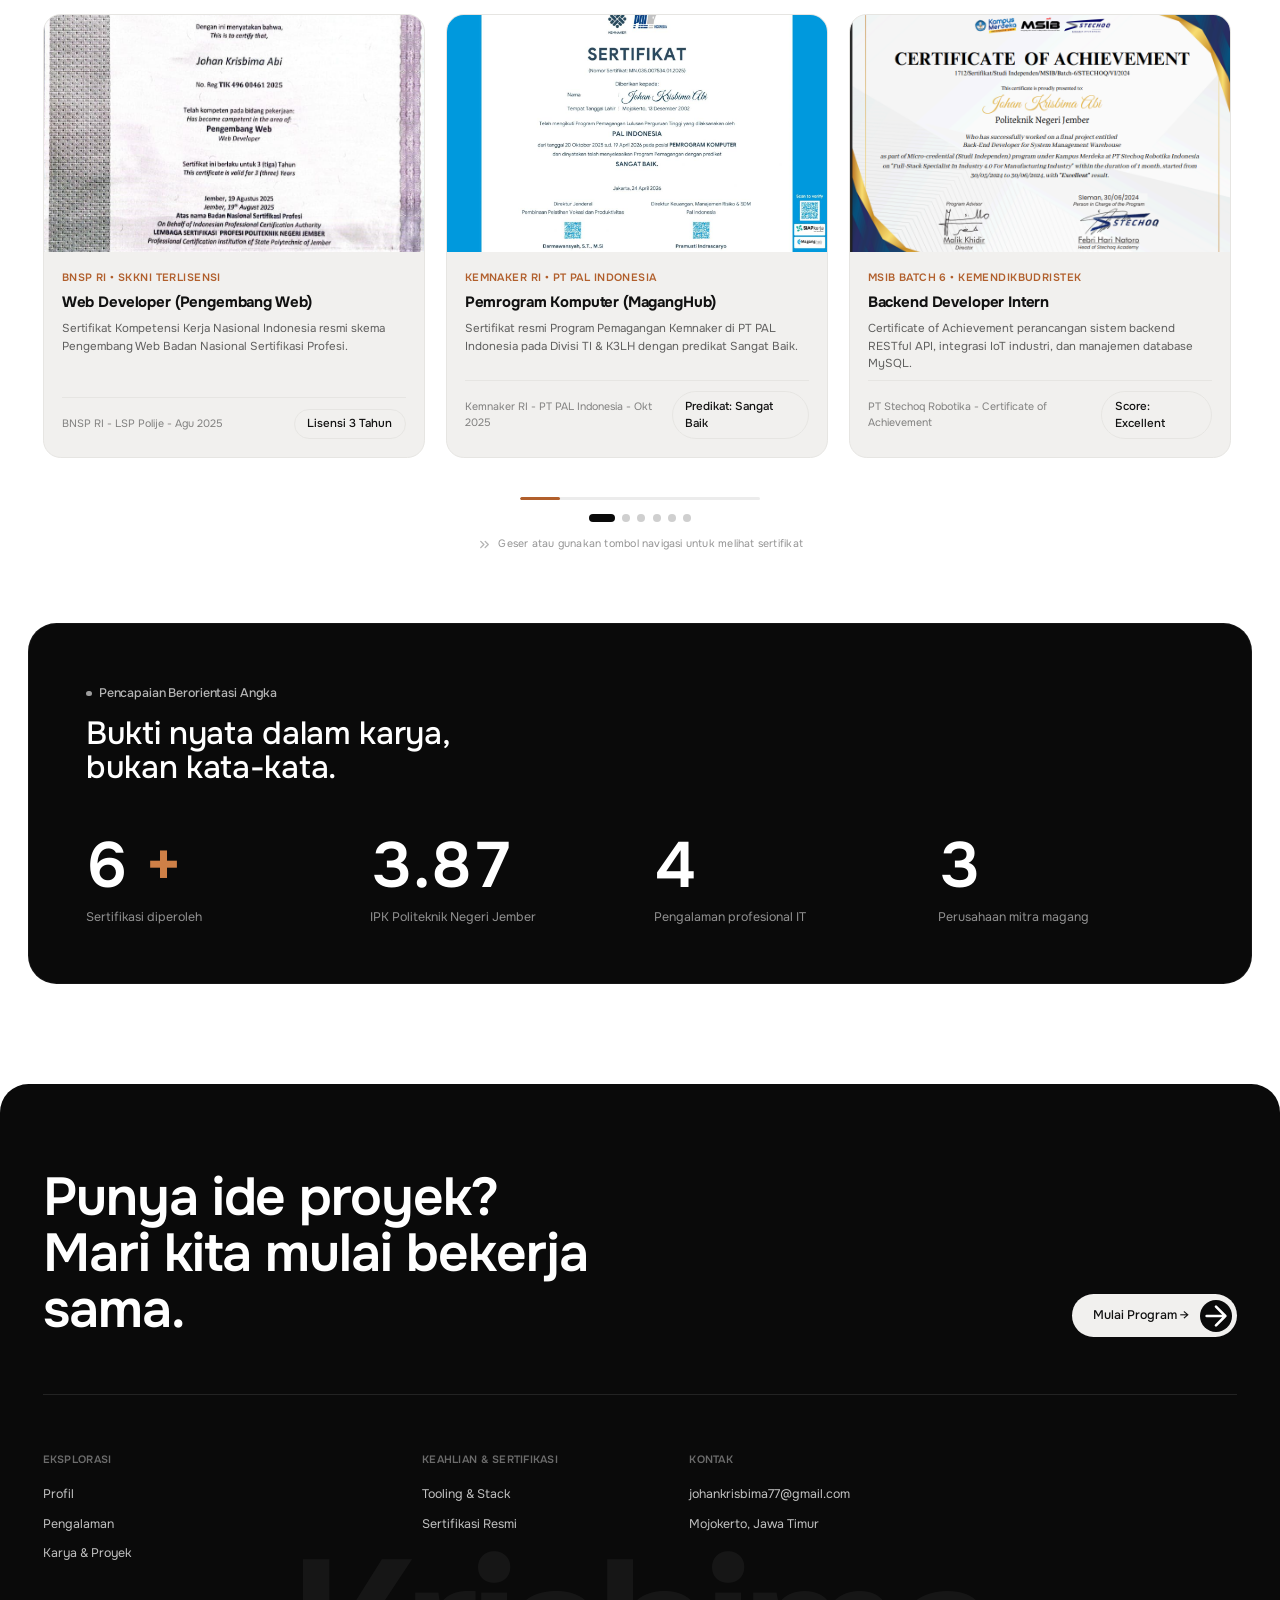
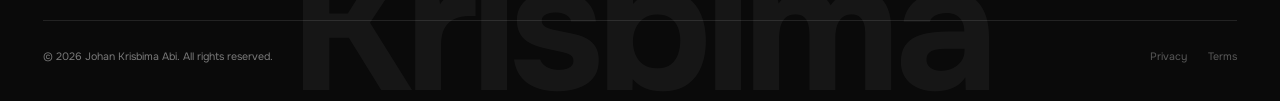
==== commit 66d477ab: "feat: refine loader tagline and enhance CV experience descriptions for clarity" ====
--- a/index.html
+++ b/index.html
@@ -172,9 +172,7 @@
           </div>
         </div>
 
-        <p class="loader-tagline" id="loaderTagline">
-          Bold ideas, shipped with quiet precision.
-        </p>
+        <p class="loader-tagline" id="loaderTagline">Bold ideas, shipped with quiet precision.</p>
 
         <!-- Modern Glowing Progress Bar -->
         <div class="loader-progress-box">
@@ -188,9 +186,7 @@
             <div class="loader-status-msg" id="loaderStatusMsg">
               <span>Menginisialisasi sistem...</span>
             </div>
-            <div class="loader-counter-wrap">
-              <span class="loader-counter" id="loaderCounter">0</span><span class="loader-percent">%</span>
-            </div>
+            <div class="loader-counter-wrap"><span class="loader-counter" id="loaderCounter">0</span><span class="loader-percent">%</span></div>
           </div>
         </div>
       </div>
@@ -762,7 +758,10 @@
                 </div>
                 <span class="exp-period-pill">Jul 2024 – Des 2024</span>
               </div>
-              <p class="exp-desc-text">Mengembangkan otomasi ekstraksi data publik lintas platform e-commerce global dengan tingkat keandalan tinggi.</p>
+              <p class="exp-desc-text">
+                Mengembangkan aplikasi otomasi untuk mengekstraksi data publik dari berbagai platform e-commerce global, sehingga proses pengumpulan data menjadi lebih cepat dan terstruktur. Melakukan standarisasi data dari berbagai sumber
+                dengan menyamakan format dan struktur data agar hasil ekstraksi dapat diproses dan digunakan secara konsisten.
+              </p>
               <div class="exp-footer-bar">
                 <div style="display: flex; flex-wrap: wrap; gap: 0.5rem">
                   <span class="tag-chip tag-chip-dark">C# .NET</span>
@@ -789,7 +788,10 @@
                 </div>
                 <span class="exp-period-pill">Feb 2024 – Jul 2024</span>
               </div>
-              <p class="exp-desc-text">Membangun REST API modular untuk mengintegrasikan modul produk, transaksi, dan manajemen vendor.</p>
+              <p class="exp-desc-text">
+                Membangun REST API modular untuk mendukung pengelolaan data produk, supplier, dan transaksi pergudangan, serta menghubungkan setiap modul agar proses pencatatan dan pengelolaan stok dapat dilakukan secara terstruktur dan
+                terintegrasi.
+              </p>
               <div class="exp-footer-bar">
                 <div style="display: flex; flex-wrap: wrap; gap: 0.5rem">
                   <span class="tag-chip tag-chip-dark">Node.js</span>
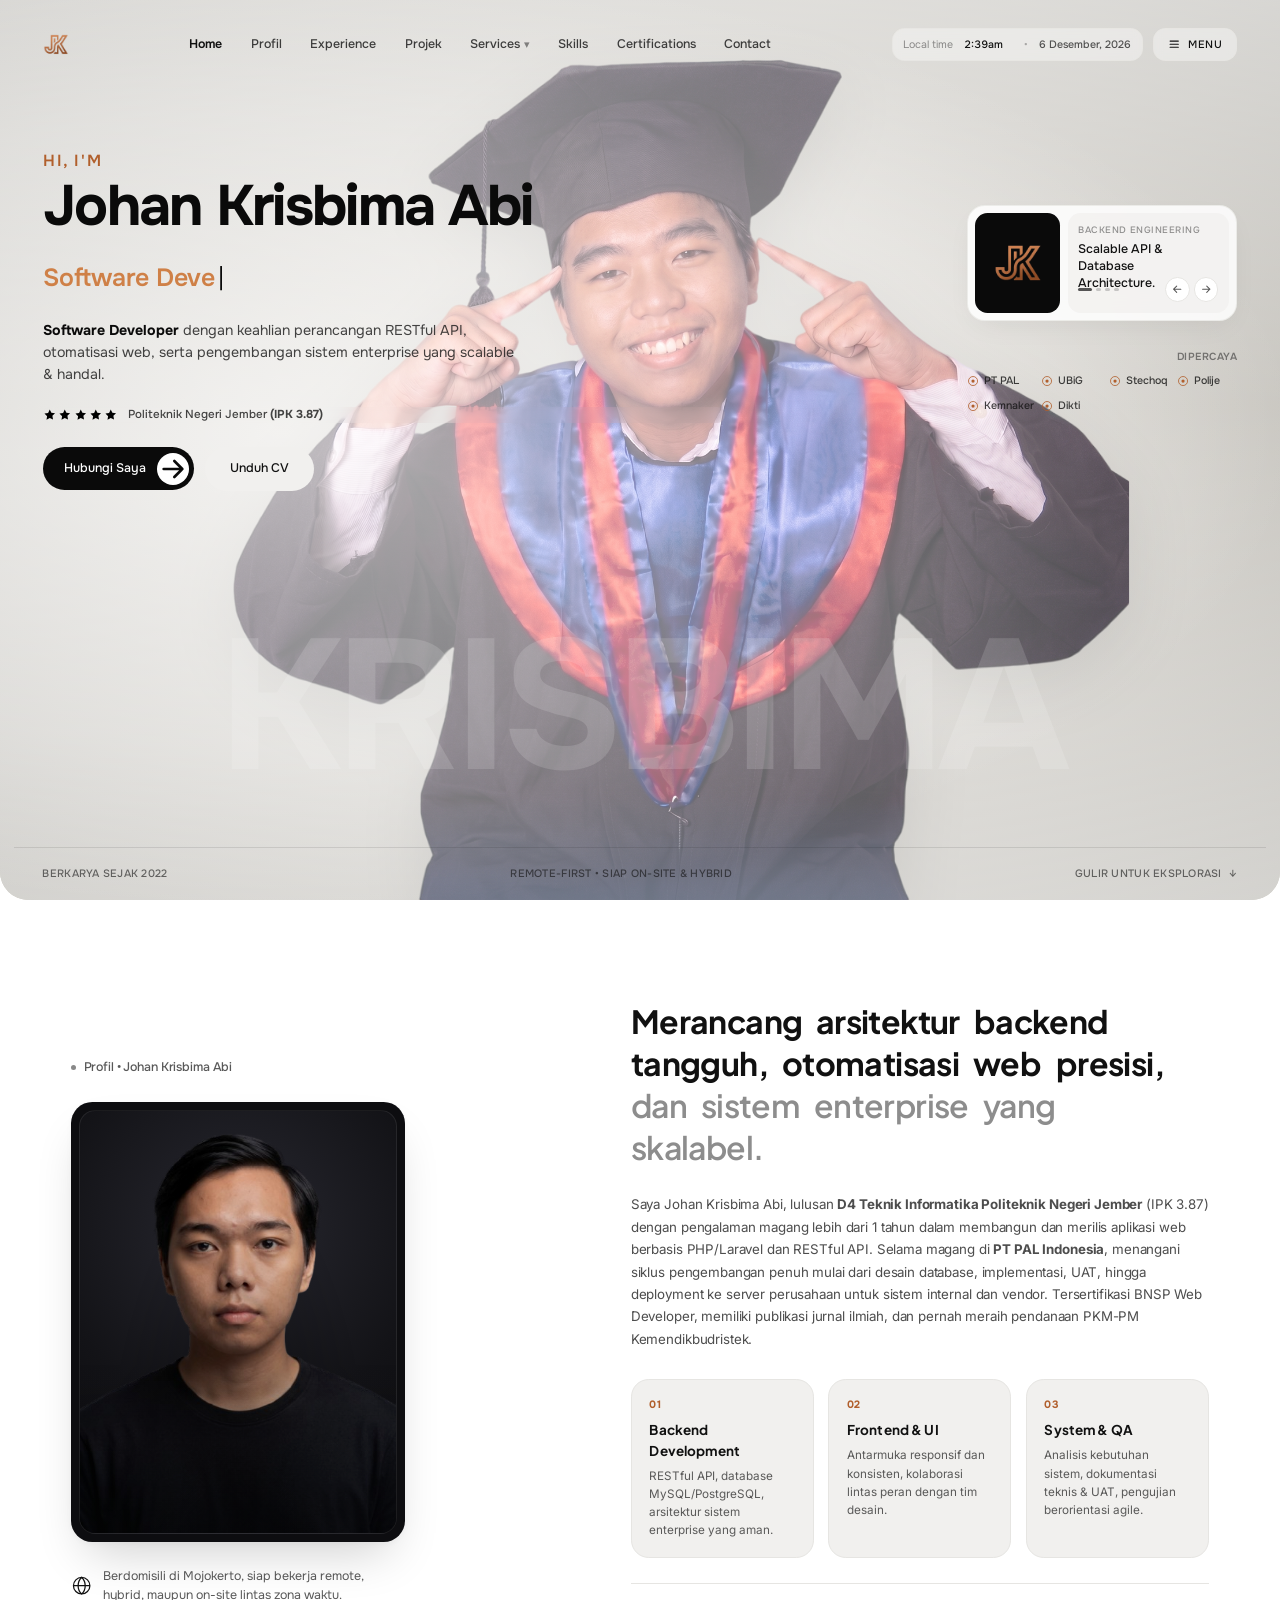
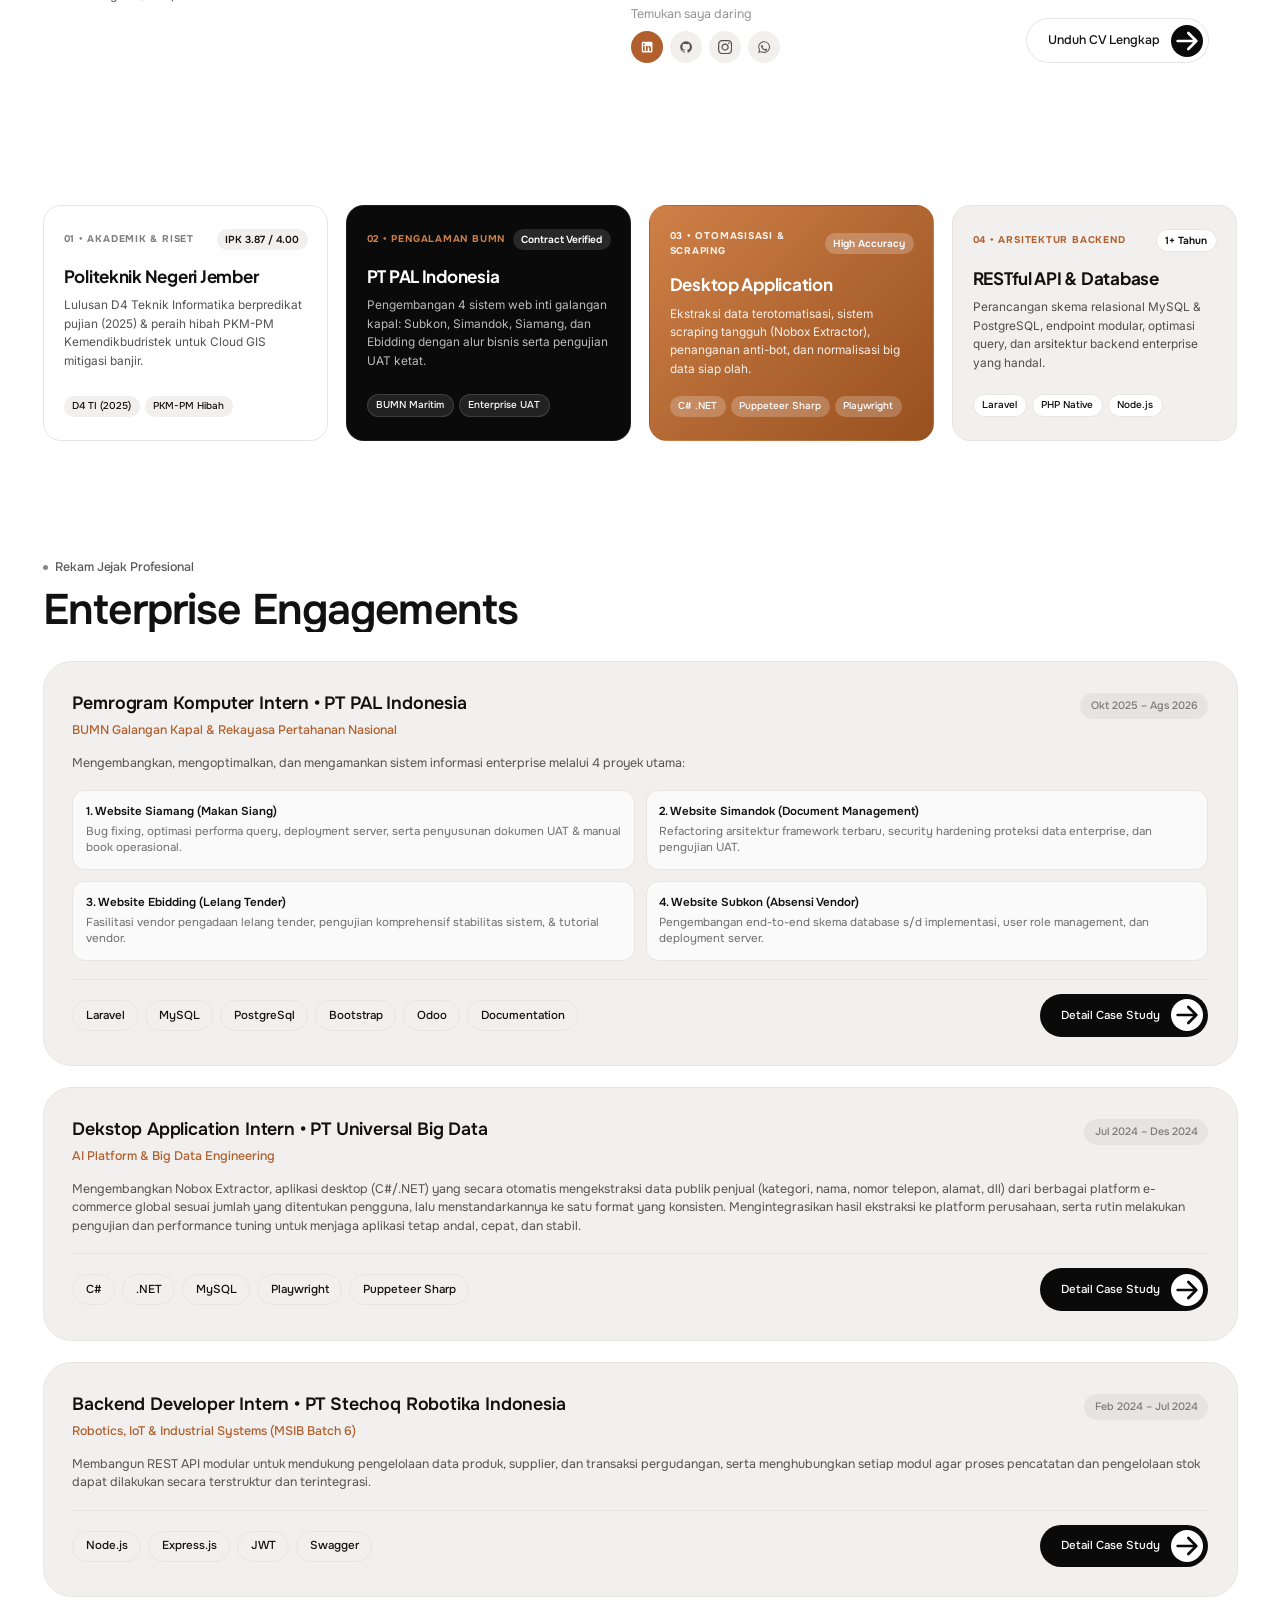
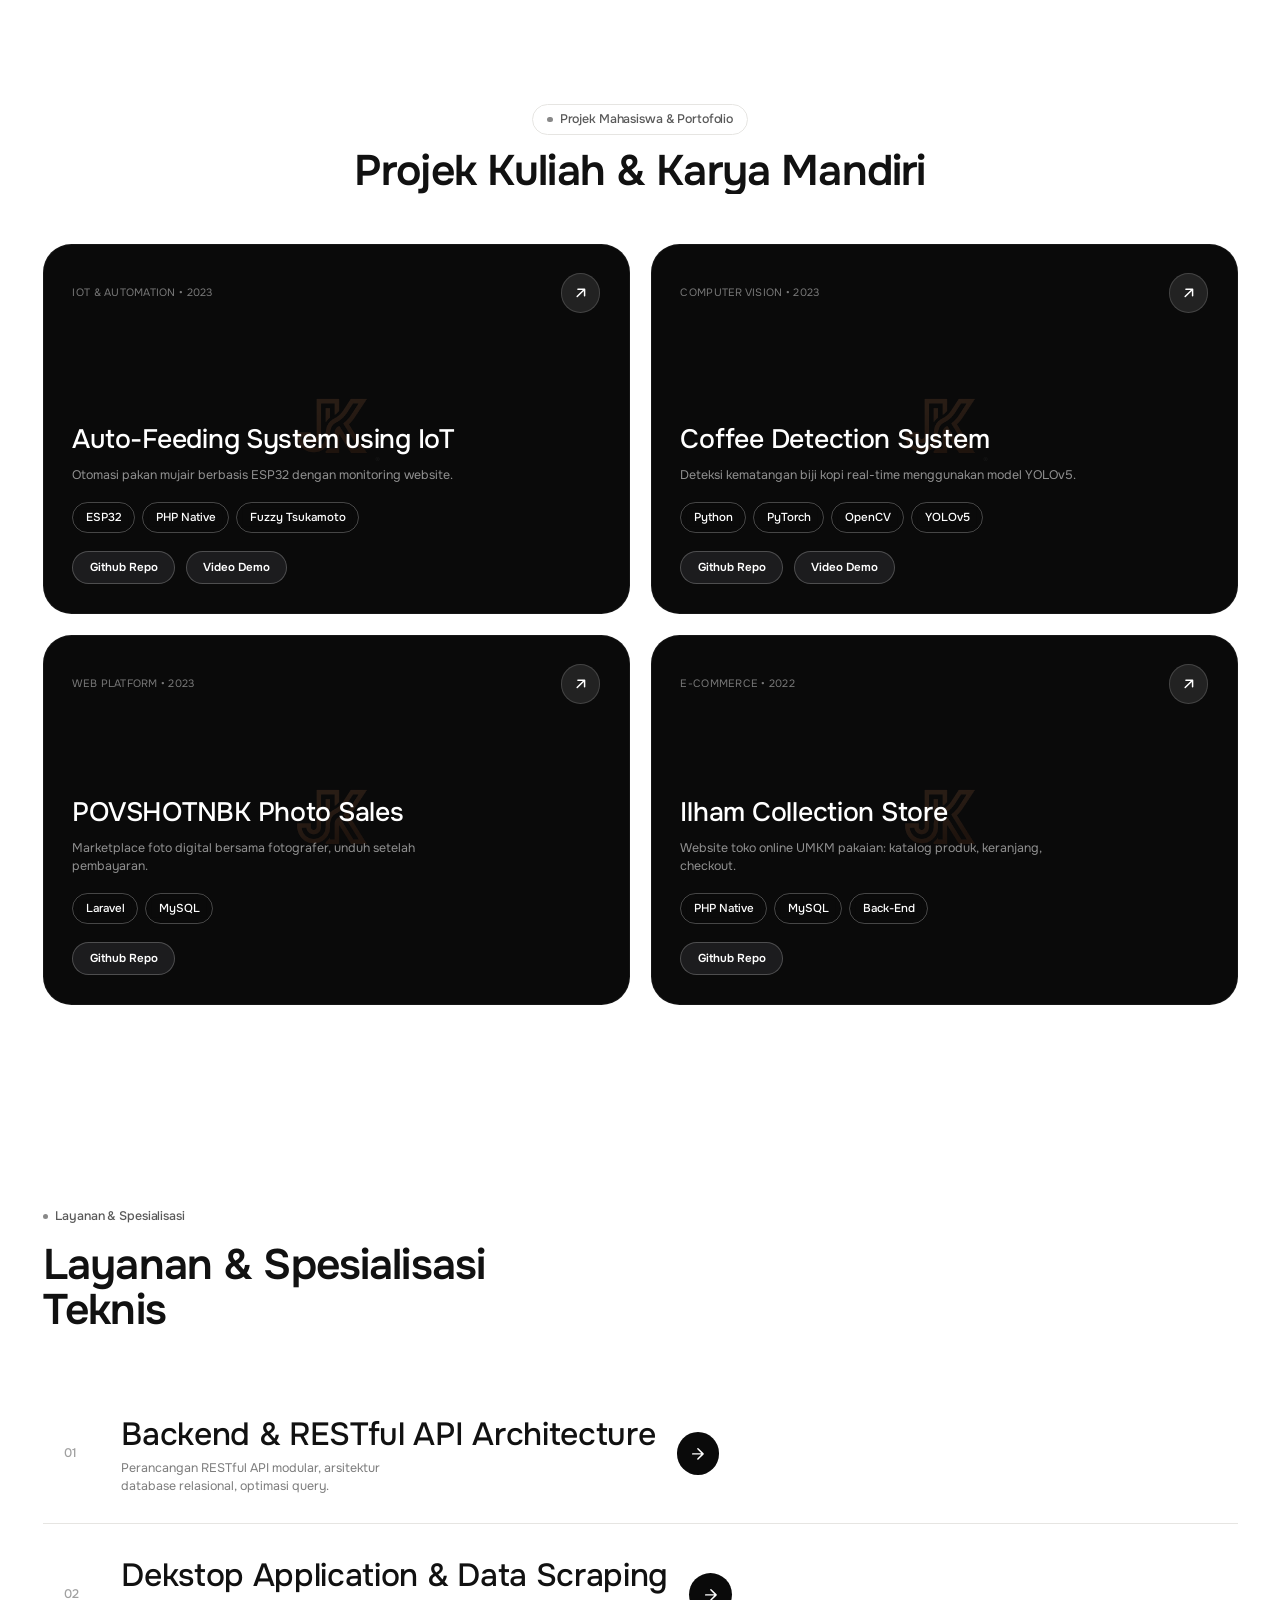
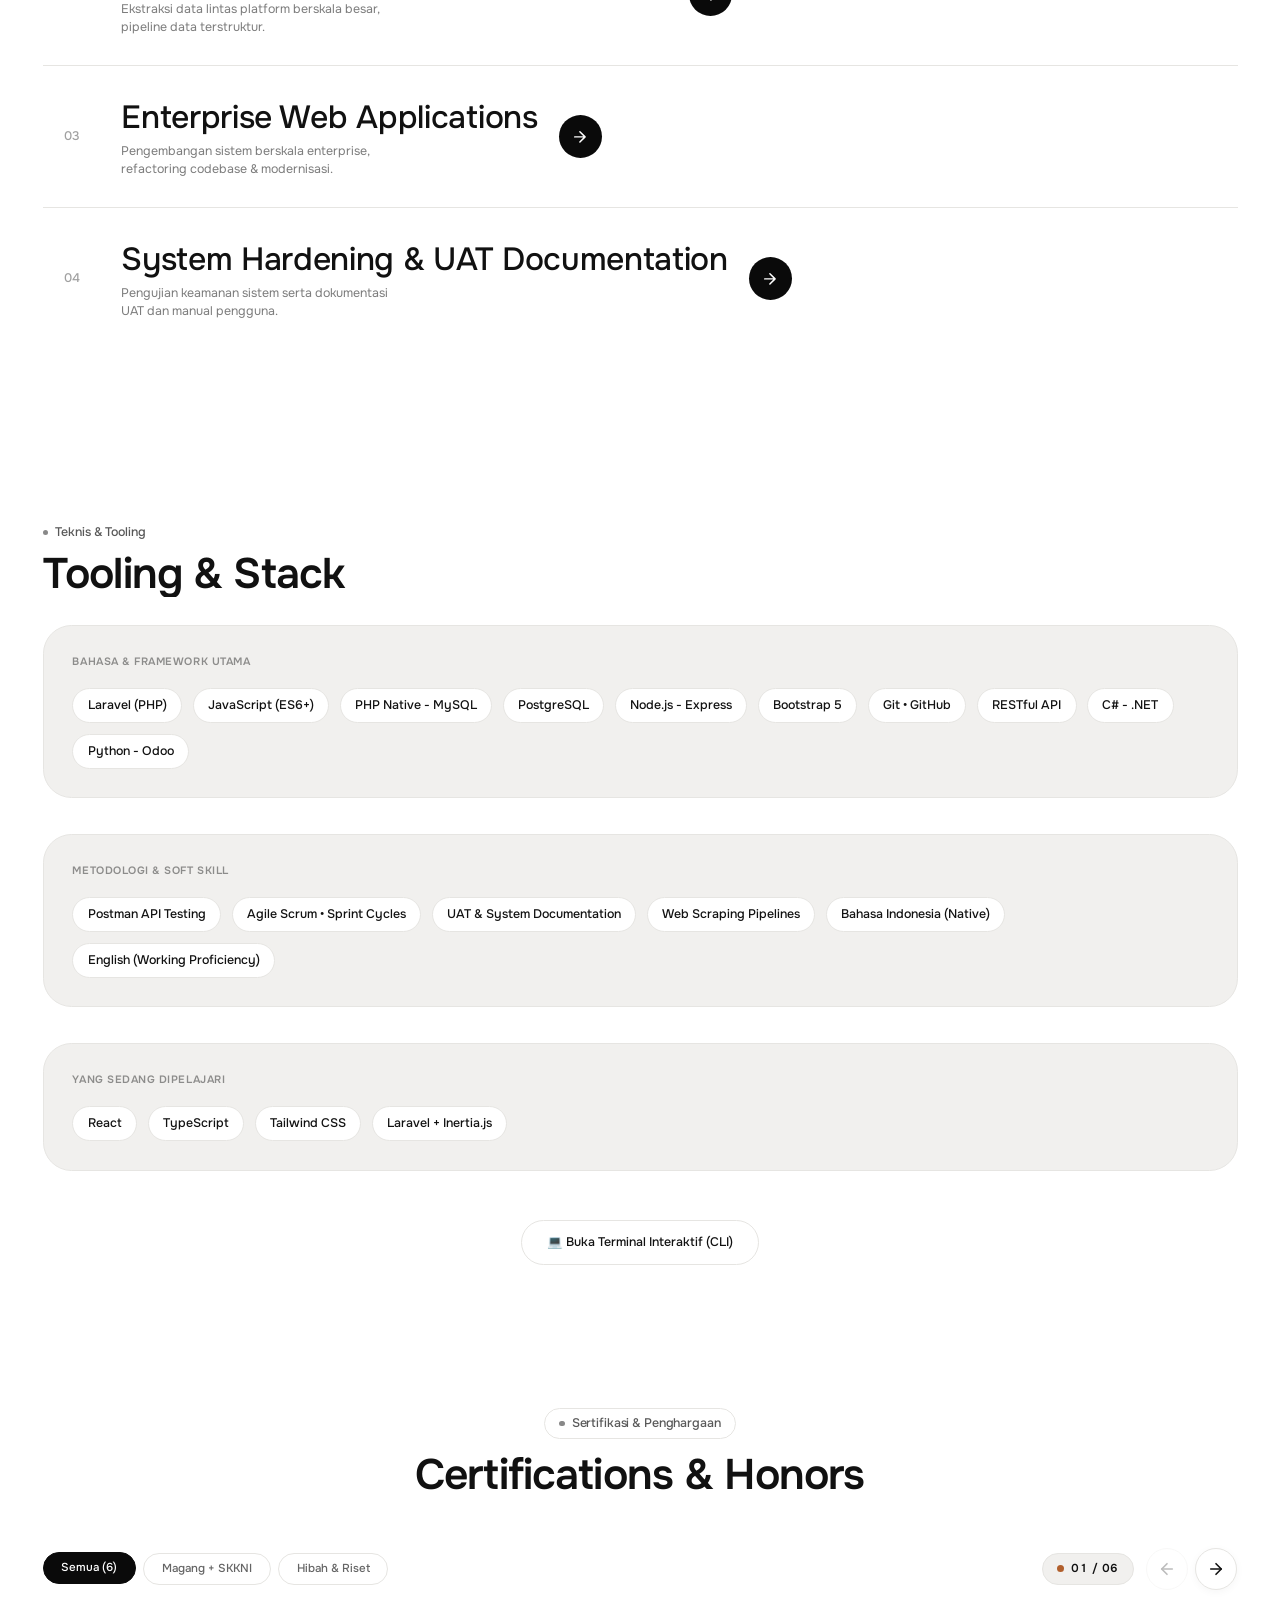
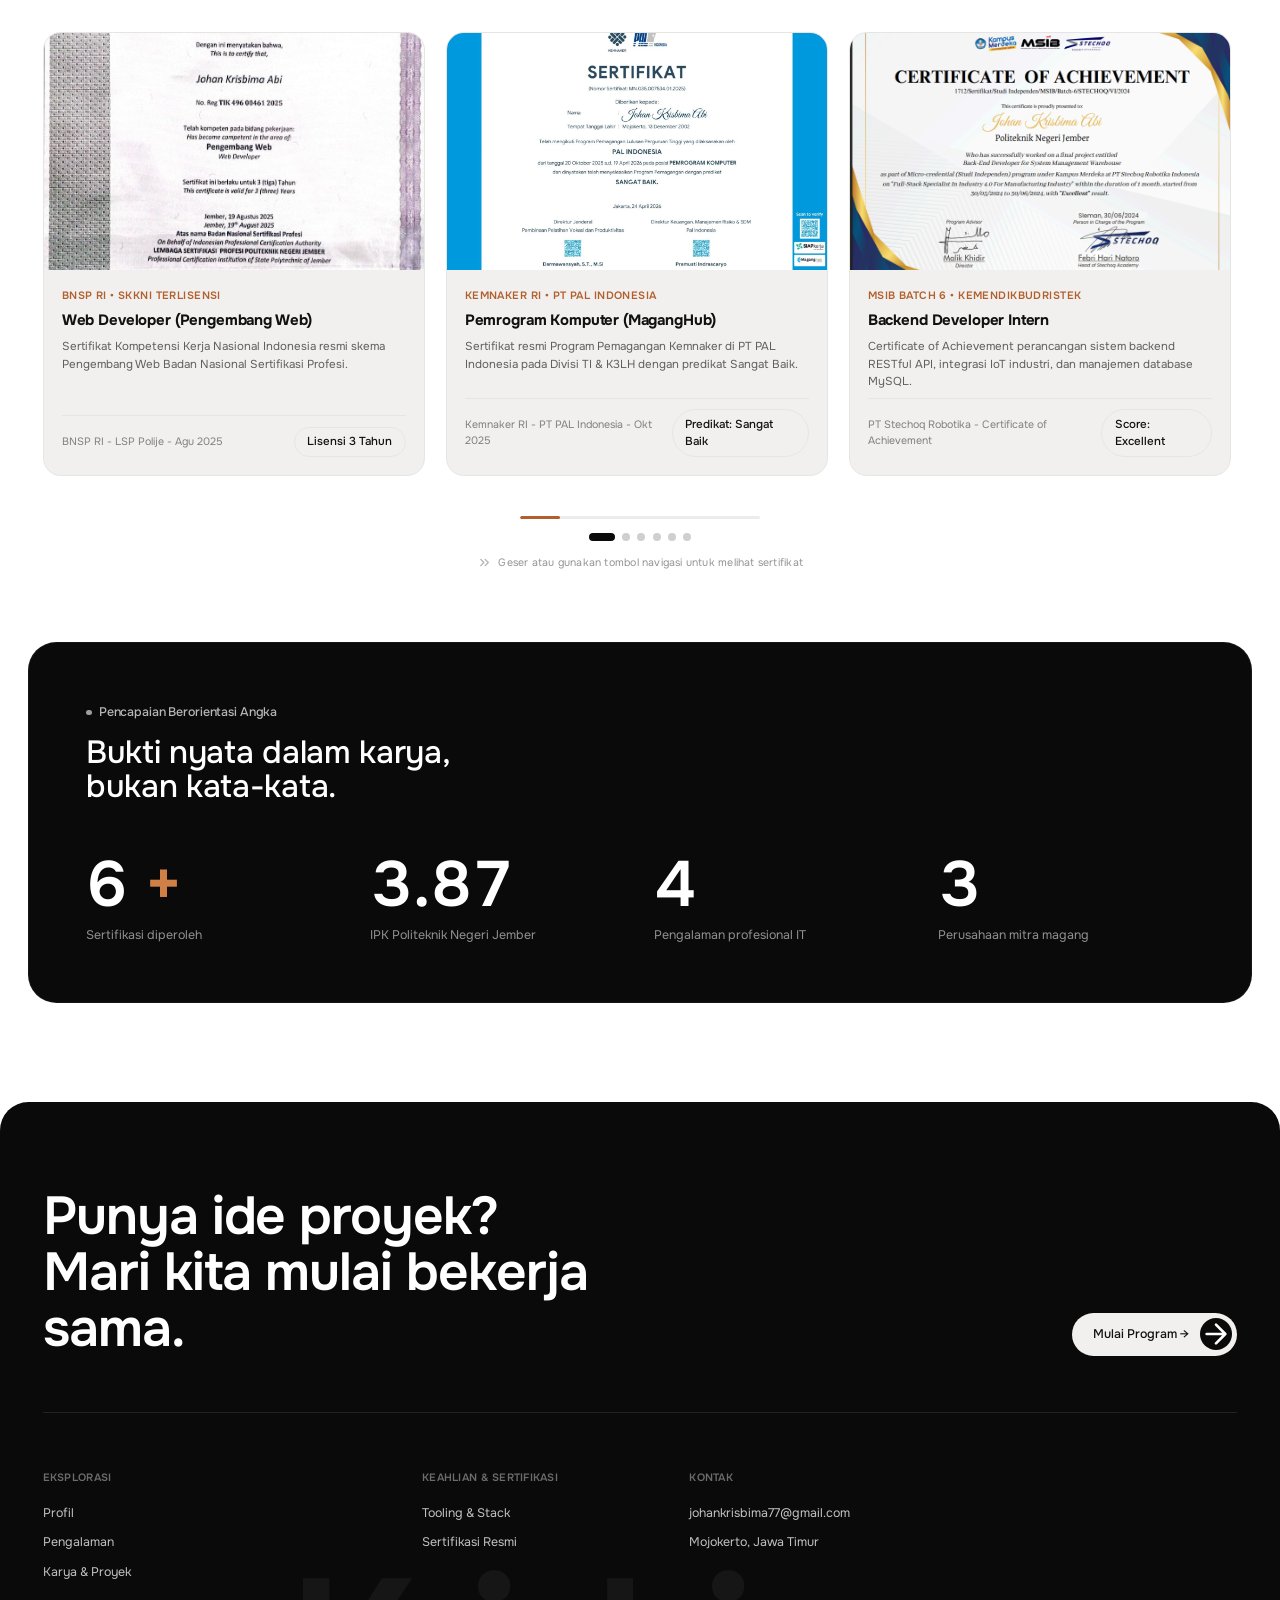
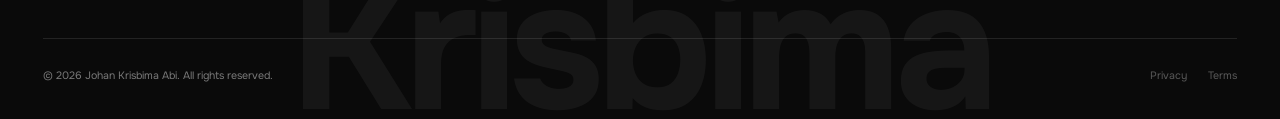
==== commit 6ff23f41: "feat: add project detail pages, resume PDF, and interactive scripts for the portfolio website" ====
--- a/index.html
+++ b/index.html
@@ -377,7 +377,7 @@
                   <!-- 03. Web Automation -->
                   <div class="mobile-comp-card comp-card-accent">
                     <span class="mobile-comp-badge">03 &bull; OTOMASI</span>
-                    <h4 class="mobile-comp-title">Web Automation Specialist</h4>
+                    <h4 class="mobile-comp-title">Dekstop Application</h4>
                     <p class="mobile-comp-desc">Web scraping berskala besar &amp; data pipeline terstruktur.</p>
                   </div>
                   <!-- 04. Backend -->
@@ -648,7 +648,7 @@
                 <span class="comp-badge" id="band3Badge">03 &bull; OTOMASISASI &amp; SCRAPING</span>
                 <span class="comp-metric" id="band3Metric">High Accuracy</span>
               </div>
-              <h3 class="comp-title" id="band3Title">Web Automation Specialist</h3>
+              <h3 class="comp-title" id="band3Title">Desktop Application</h3>
               <p class="comp-desc" id="band3Desc">Ekstraksi data terotomatisasi, sistem scraping tangguh (Nobox Extractor), penanganan anti-bot, dan normalisasi big data siap olah.</p>
               <div class="comp-tag-row">
                 <span class="comp-pill comp-pill-light">C# .NET</span>
@@ -752,20 +752,22 @@
             <div class="exp-item-card reveal-fade-up">
               <div class="exp-item-header">
                 <div class="exp-company-group">
-                  <h3 class="exp-role-title">Web Automation Intern<span class="exp-desktop-only"> &bull; PT Universal Big Data</span></h3>
+                  <h3 class="exp-role-title">Dekstop Application Intern<span class="exp-desktop-only"> &bull; PT Universal Big Data</span></h3>
                   <div class="exp-company-sub">PT Universal Big Data</div>
                   <span class="exp-company-name">AI Platform &amp; Big Data Engineering</span>
                 </div>
                 <span class="exp-period-pill">Jul 2024 – Des 2024</span>
               </div>
               <p class="exp-desc-text">
-                Mengembangkan aplikasi otomasi untuk mengekstraksi data publik dari berbagai platform e-commerce global, sehingga proses pengumpulan data menjadi lebih cepat dan terstruktur. Melakukan standarisasi data dari berbagai sumber
-                dengan menyamakan format dan struktur data agar hasil ekstraksi dapat diproses dan digunakan secara konsisten.
+                Mengembangkan Nobox Extractor, aplikasi desktop (C#/.NET) yang secara otomatis mengekstraksi data publik penjual (kategori, nama, nomor telepon, alamat, dll) dari berbagai platform e-commerce global sesuai jumlah yang
+                ditentukan pengguna, lalu menstandarkannya ke satu format yang konsisten. Mengintegrasikan hasil ekstraksi ke platform perusahaan, serta rutin melakukan pengujian dan performance tuning untuk menjaga aplikasi tetap andal,
+                cepat, dan stabil.
               </p>
               <div class="exp-footer-bar">
                 <div style="display: flex; flex-wrap: wrap; gap: 0.5rem">
-                  <span class="tag-chip tag-chip-dark">C# .NET</span>
-                  <span class="tag-chip tag-chip-dark">Web Scraping</span>
+                  <span class="tag-chip tag-chip-dark">C#</span>
+                  <span class="tag-chip tag-chip-dark">.NET</span>
+                  <span class="tag-chip tag-chip-dark">MySQL</span>
                   <span class="tag-chip tag-chip-dark">Playwright</span>
                   <span class="tag-chip tag-chip-dark">Puppeteer Sharp</span>
                 </div>
@@ -1033,7 +1035,7 @@
               <div class="service-row-link" data-open-modal="true">
                 <span class="service-index">02</span>
                 <div class="service-text-group">
-                  <h3 class="service-title" id="service2Title">Web Automation &amp; Data Scraping</h3>
+                  <h3 class="service-title" id="service2Title">Dekstop Application &amp; Data Scraping</h3>
                   <p class="service-desc" id="service2Desc">Ekstraksi data lintas platform berskala besar, pipeline data terstruktur.</p>
                 </div>
                 <div class="service-badge">
@@ -1156,6 +1158,7 @@
                 <div class="terminal-chips">
                   <span style="color: rgba(255, 255, 255, 0.4); font-size: 0.75rem; align-self: center">Perintah cepat:</span>
                   <button type="button" class="term-chip" data-cmd="whoami">whoami</button>
+                  <button type="button" class="term-chip" data-cmd="experience">experience</button>
                   <button type="button" class="term-chip" data-cmd="skills">skills</button>
                   <button type="button" class="term-chip" data-cmd="projects">projects</button>
                   <button type="button" class="term-chip" data-cmd="cert">Certifications</button>
@@ -1170,7 +1173,7 @@
 
                 <div class="term-input-row">
                   <span class="term-prompt">johan@porto:~$</span>
-                  <input type="text" class="term-input" id="terminalInput" placeholder="ketik 'skills' atau 'whoami'..." autocomplete="off" spellcheck="false" />
+                  <input type="text" class="term-input" id="terminalInput" placeholder="ketik 'experience', 'skills', atau 'whoami'..." autocomplete="off" spellcheck="false" />
                 </div>
               </div>
             </div>
@@ -1305,8 +1308,8 @@
                 </div>
                 <div class="cert-card-body">
                   <div class="cert-tag-line">Universal Big Data (UBiG)</div>
-                  <h3 class="cert-card-title">Web Automation Intern</h3>
-                  <p class="cert-card-desc">Sertifikasi kelulusan otomasi data scraping e-commerce global, normalisasi data terdistribusi, dan integrasi Nobox AI platform.</p>
+                  <h3 class="cert-card-title">Dekstop Application Intern</h3>
+                  <p class="cert-card-desc">Sertifikasi kelulusan magang di PT Universal Big Data dalam pengembangan aplikasi desktop dan otomasi ekstraksi data.</p>
                   <div class="cert-card-footer">
                     <span>Universal Big Data (UBiG) - Des 2024</span>
                     <span class="tag-chip tag-chip-dark">Big Data &amp; AI</span>
